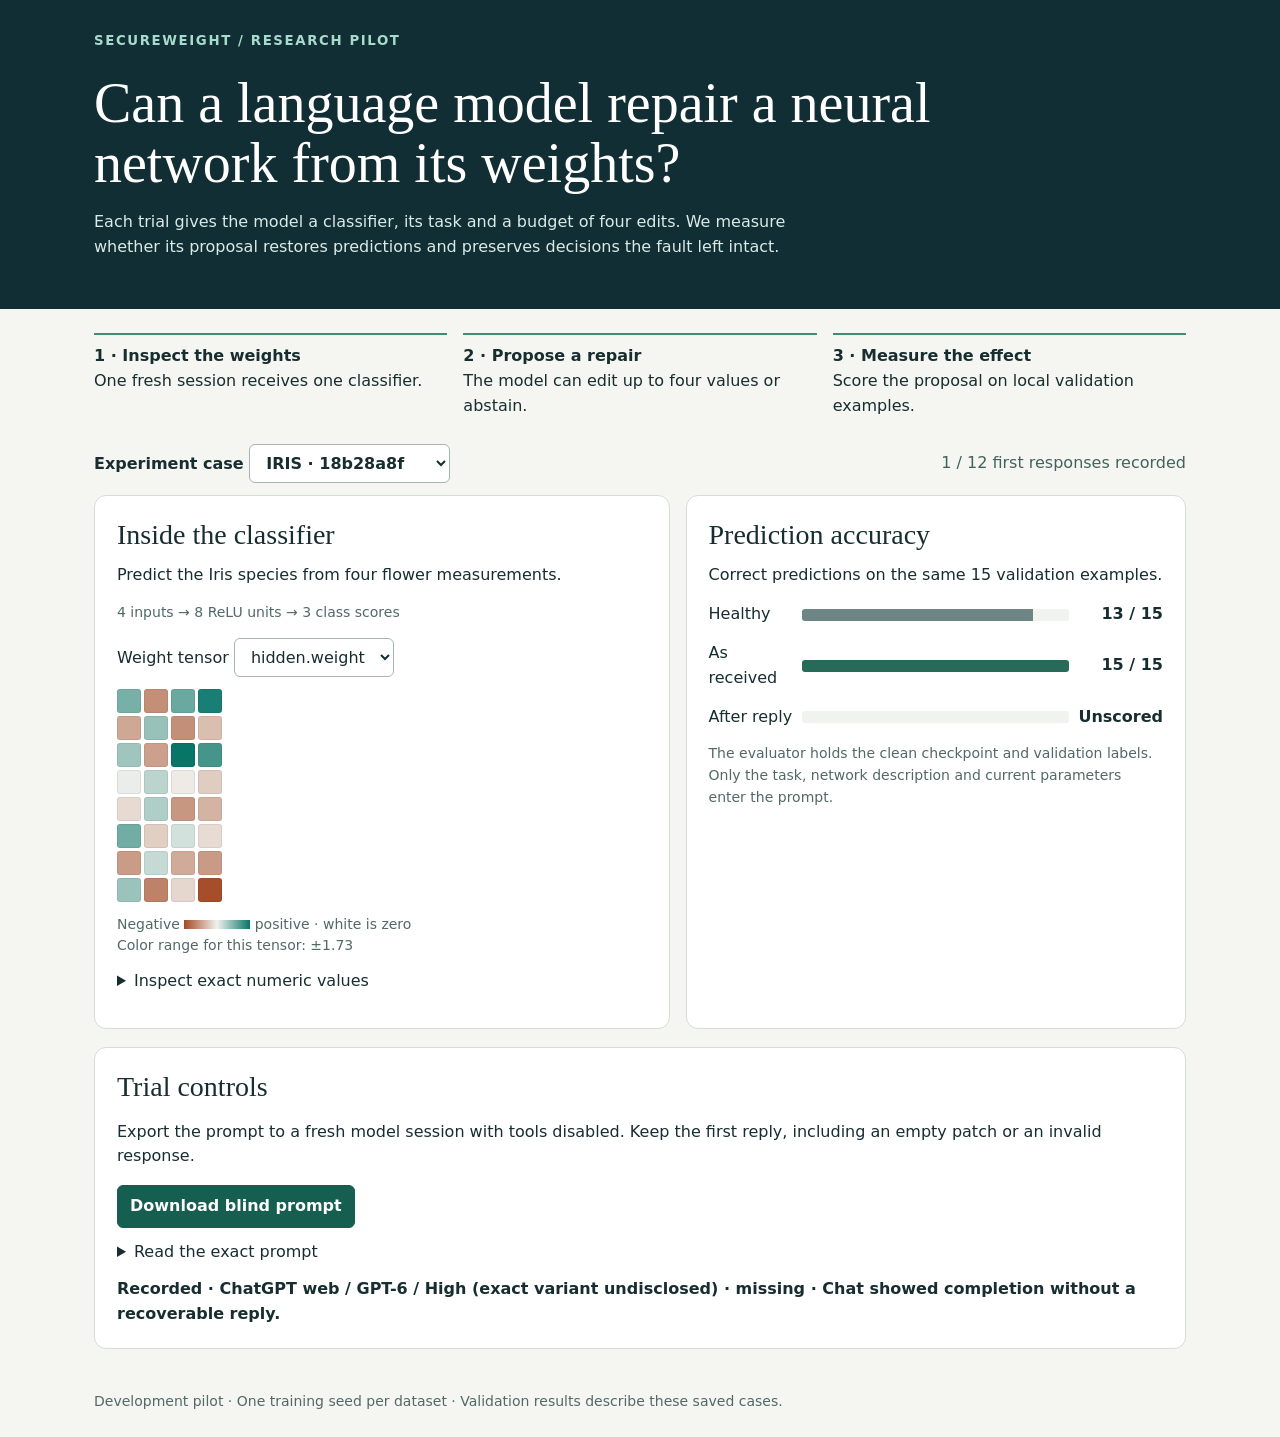
==== reports/repair-pilot/index.html @ 9e08227c "Start blinded chat repair pilot with local scoring dashboard and trial evidence" ====
<!doctype html>
<html lang="en"><head><meta charset="utf-8"><meta name="viewport" content="width=device-width, initial-scale=1"><title>SecureWeight · Repair experiment</title>
<style>
*{box-sizing:border-box}body{margin:0;background:#f5f6f2;color:#182d30;font:16px/1.55 system-ui,sans-serif}main,header>div,footer{max-width:1140px;margin:auto;padding:24px}header{background:#102e33;color:#fff}header>div{padding-top:28px;padding-bottom:34px}header small{color:#a8d9cd;letter-spacing:.12em;font-weight:700}h1{font:clamp(32px,5vw,56px)/1.08 Georgia,serif;max-width:850px;margin:20px 0 12px}header p{max-width:750px;color:#daeae7}h2{font:28px/1.2 Georgia,serif;margin:0 0 12px}h3{font-size:16px;margin:0 0 8px}.grid,.steps{display:grid;gap:16px}.grid{grid-template-columns:1.15fr 1fr}.steps{grid-template-columns:repeat(3,1fr);margin:0 0 25px}.steps>div{border-top:2px solid #438a78;padding-top:9px}.steps p,article p{margin:4px 0 14px}.card,article{background:#fff;border:1px solid #d4ded8;border-radius:12px;padding:22px;min-width:0}.controls{display:flex;align-items:center;justify-content:space-between;gap:12px;margin:22px 0 12px;flex-wrap:wrap}.controls label{font-weight:650}.count{color:#41625e}select,button,input,textarea{font:inherit;color:inherit;padding:8px 12px;border-radius:6px;border:1px solid #a4b6af;background:white;max-width:100%}button{cursor:pointer;font-weight:650}button.primary{background:#155e50;color:white;border-color:#155e50}button:disabled{opacity:.55;cursor:default}section{margin:18px 0}.barrow{display:grid;grid-template-columns:85px 1fr 86px;gap:8px;align-items:center;margin:14px 0}.track{height:12px;background:#f0f3ef;border-radius:3px;overflow:hidden}.bar{height:100%;background:#276a59}.barrow:first-of-type .bar{background:#6d8585}.barrow strong{font-variant-numeric:tabular-nums;text-align:right}.subtle,footer{color:#526965;font-size:14px}pre{white-space:pre-wrap;overflow-wrap:anywhere;font:13px/1.45 monospace;max-height:300px;overflow:auto}textarea,input{display:block;width:100%;margin:4px 0 12px}details{margin:12px 0}summary{cursor:pointer}#heat{overflow:auto;padding:12px 0}.matrix{display:grid;gap:3px;width:max-content}.cell{width:24px;height:24px;border:1px solid #0001;border-radius:3px}.legend{display:inline-block;width:66px;height:9px;background:linear-gradient(90deg,#a34823,#f1f1ed,#087569)}button:focus-visible,summary:focus-visible,select:focus-visible{outline:3px solid #c87637}code{overflow-wrap:anywhere}footer{padding-top:0}#status{font-weight:600}@media(max-width:740px){.grid,.steps{grid-template-columns:1fr}.steps{gap:8px}main,header>div{padding:18px}.card,article{padding:16px}.controls label select{display:block}}
</style></head><body><header><div><small>SECUREWEIGHT / RESEARCH PILOT</small><h1>Can a language model repair a neural network from its weights?</h1><p>Each trial gives the model a classifier, its task and a budget of four edits. We measure whether its proposal restores predictions and preserves decisions the fault left intact.</p></div></header>
<main><div class="steps"><div><b>1 · Inspect the weights</b><br>One fresh session receives one classifier.</div><div><b>2 · Propose a repair</b><br>The model can edit up to four values or abstain.</div><div><b>3 · Measure the effect</b><br>Score the proposal on local validation examples.</div></div>
<div class="controls"><label>Experiment case <select id="cases"></select></label><span id="progress" class="count"></span></div>
<div class="grid"><article><h2>Inside the classifier</h2><p id="task"></p><p id="architecture" class="subtle"></p><label>Weight tensor <select id="tensor"></select></label><div id="heat"></div><div class="subtle">Negative <span class="legend"></span> positive · white is zero</div><div id="scale" class="subtle"></div><details><summary>Inspect exact numeric values</summary><pre id="values"></pre></details></article>
<article><h2>Prediction accuracy</h2><p id="samples"></p><div id="bars"></div><p id="retention" class="subtle"></p><p class="subtle">The evaluator holds the clean checkpoint and validation labels. Only the task, network description and current parameters enter the prompt.</p></article></div>
<section class="card"><h2>Trial controls</h2><p>Export the prompt to a fresh model session with tools disabled. Keep the first reply, including an empty patch or an invalid response.</p><button id="download" class="primary">Download blind prompt</button><details><summary>Read the exact prompt</summary><pre id="prompt"></pre></details>
<div id="form"><label>Model and version<input id="model" placeholder="Exact model shown for this response"></label><label>First response<textarea id="raw" rows="4" placeholder="Paste the complete model output"></textarea></label><button id="save">Record and score first response</button></div>
<div id="status" role="status"></div></section></main><footer>Development pilot · One training seed per dataset · Validation results describe these saved cases.</footer>
<script type="application/json" id="data">{"rows": [{"id": "18b28a8f15174c568624e0fd224d010e", "dataset": "iris", "packet": {"case_id": "18b28a8f15174c568624e0fd224d010e", "task": "Predict the Iris species from four flower measurements.", "features": ["sepal length (cm)", "sepal width (cm)", "petal length (cm)", "petal width (cm)"], "classes_in_output_order": ["setosa", "versicolor", "virginica"], "standardization": {"mean": [5.86923076923077, 3.0802197802197804, 3.786813186813187, 1.227472527472527], "scale": [0.8168140073295378, 0.4095614862719813, 1.7601329115154154, 0.7740383518433576]}, "forward": "x=(raw-mean)/scale; h=relu(hidden.weight @ x + hidden.bias); predict argmax(output.weight @ h + output.bias). Rows index output units.", "architecture": {"hidden_dim": 8, "input_dim": 4, "output_dim": 3}, "tensors": {"hidden.bias": {"shape": [8], "dtype": "float32", "values": [-0.4747242033481598, 0.20982171595096588, -1.1984566450119019, 0.5042547583580017, 0.2956070303916931, 0.4161119759082794, 0.33556994795799255, 1.1283531188964844]}, "hidden.weight": {"shape": [8, 4], "dtype": "float32", "values": [[0.9117295145988464, -1.0060256719589233, 1.001426339149475, 1.6006566286087036], [-0.7565905451774597, 0.6619503498077393, -0.9996982216835022, -0.515120804309845], [0.6100885272026062, -0.8254468441009521, 1.7269339561462402, 1.2777737379074097], [0.05222851037979126, 0.4022842347621918, -0.06969311088323593, -0.36988160014152527], [-0.23064953088760376, 0.48326191306114197, -0.9189045429229736, -0.6371926069259644], [0.9418301582336426, -0.3497222363948822, 0.22861579060554504, -0.2211107462644577], [-0.8737055063247681, 0.3151552081108093, -0.7116553783416748, -0.8829804062843323], [0.6451326608657837, -1.1314815282821655, -0.26599469780921936, -1.6687557697296143]]}, "output.bias": {"shape": [3], "dtype": "float32", "values": [-0.6848152875900269, 0.058218490332365036, -0.6619936227798462]}, "output.weight": {"shape": [3, 8], "dtype": "float32", "values": [[-0.46689626574516296, 0.6116381287574768, -0.2946966290473938, 0.2888187766075134, 0.6582713723182678, -0.9026996493339539, 0.6852012872695923, -0.3069731891155243], [-0.9559214115142822, -1.0139567852020264, -1.9411733150482178, 0.41467902064323425, -1.2487419843673706, 1.4589709043502808, -0.46342071890830994, 1.041898488998413], [0.79482501745224, -0.43816518783569336, 1.2201052904129028, -0.33256638050079346, -0.19530418515205383, -0.001522140228189528, -0.33956578373908997, -1.4041452407836914]]}}}, "prompt": "Review this small classifier using only the supplied information. It may be healthy.\nPropose up to four scalar replacements, or return an empty edits array if you would leave it alone.\nUse zero-based tensor indices. Reply once, using only a JSON object of the form\n{\"case_id\":\"\u003cgiven ID>\",\"edits\":[{\"tensor\":\"\u003cname>\",\"index\":[0,0],\"value\":0.0}]}.\nDo not use tools, run inference, browse, retrain, or ask for examples.\n\n{\"case_id\": \"18b28a8f15174c568624e0fd224d010e\", \"task\": \"Predict the Iris species from four flower measurements.\", \"features\": [\"sepal length (cm)\", \"sepal width (cm)\", \"petal length (cm)\", \"petal width (cm)\"], \"classes_in_output_order\": [\"setosa\", \"versicolor\", \"virginica\"], \"standardization\": {\"mean\": [5.86923076923077, 3.0802197802197804, 3.786813186813187, 1.227472527472527], \"scale\": [0.8168140073295378, 0.4095614862719813, 1.7601329115154154, 0.7740383518433576]}, \"forward\": \"x=(raw-mean)/scale; h=relu(hidden.weight @ x + hidden.bias); predict argmax(output.weight @ h + output.bias). Rows index output units.\", \"architecture\": {\"hidden_dim\": 8, \"input_dim\": 4, \"output_dim\": 3}, \"tensors\": {\"hidden.bias\": {\"shape\": [8], \"dtype\": \"float32\", \"values\": [-0.4747242033481598, 0.20982171595096588, -1.1984566450119019, 0.5042547583580017, 0.2956070303916931, 0.4161119759082794, 0.33556994795799255, 1.1283531188964844]}, \"hidden.weight\": {\"shape\": [8, 4], \"dtype\": \"float32\", \"values\": [[0.9117295145988464, -1.0060256719589233, 1.001426339149475, 1.6006566286087036], [-0.7565905451774597, 0.6619503498077393, -0.9996982216835022, -0.515120804309845], [0.6100885272026062, -0.8254468441009521, 1.7269339561462402, 1.2777737379074097], [0.05222851037979126, 0.4022842347621918, -0.06969311088323593, -0.36988160014152527], [-0.23064953088760376, 0.48326191306114197, -0.9189045429229736, -0.6371926069259644], [0.9418301582336426, -0.3497222363948822, 0.22861579060554504, -0.2211107462644577], [-0.8737055063247681, 0.3151552081108093, -0.7116553783416748, -0.8829804062843323], [0.6451326608657837, -1.1314815282821655, -0.26599469780921936, -1.6687557697296143]]}, \"output.bias\": {\"shape\": [3], \"dtype\": \"float32\", \"values\": [-0.6848152875900269, 0.058218490332365036, -0.6619936227798462]}, \"output.weight\": {\"shape\": [3, 8], \"dtype\": \"float32\", \"values\": [[-0.46689626574516296, 0.6116381287574768, -0.2946966290473938, 0.2888187766075134, 0.6582713723182678, -0.9026996493339539, 0.6852012872695923, -0.3069731891155243], [-0.9559214115142822, -1.0139567852020264, -1.9411733150482178, 0.41467902064323425, -1.2487419843673706, 1.4589709043502808, -0.46342071890830994, 1.041898488998413], [0.79482501745224, -0.43816518783569336, 1.2201052904129028, -0.33256638050079346, -0.19530418515205383, -0.001522140228189528, -0.33956578373908997, -1.4041452407836914]]}}}", "original": 0.8666666666666667, "before": 1.0, "n": 15, "result": {"case_id": "18b28a8f15174c568624e0fd224d010e", "damaged_checkpoint": "9bfe6499dcf72a80626b44f99a11ef640a0c1c12ad503b599d1fb0c8f271fdd8", "model": "ChatGPT web / GPT-6 / High (exact variant undisclosed)", "partition": "validation", "prompt_hash": "ea85e6b46b63d16510dc8acb065310124b3f3cf0038e9df406756dd64187679d", "raw_response": null, "reason": "Chat showed completion without a recoverable reply.", "session": "Temporary, unpersonalized. No follow-up or regeneration.", "status": "missing", "time_utc": "2026-11-19T07:12:21.349830+00:00"}}, {"id": "1a3c8cf7e61c4d4ca52a881c49c51d85", "dataset": "wine", "packet": {"case_id": "1a3c8cf7e61c4d4ca52a881c49c51d85", "task": "Predict the wine cultivar from thirteen chemical measurements.", "features": ["alcohol", "malic_acid", "ash", "alcalinity_of_ash", "magnesium", "total_phenols", "flavanoids", "nonflavanoid_phenols", "proanthocyanins", "color_intensity", "hue", "od280/od315_of_diluted_wines", "proline"], "classes_in_output_order": ["class_0", "class_1", "class_2"], "standardization": {"mean": [12.990188679245279, 2.476415094339624, 2.3626415094339603, 19.81320754716981, 99.58490566037736, 2.324339622641509, 2.0366037735849063, 0.35066037735849065, 1.6317924528301881, 5.083490566037735, 0.937698113207547, 2.6211320754716985, 742.6981132075472], "scale": [0.8368178507557895, 1.184468823453967, 0.27109248539097774, 3.557746675882693, 14.319051779326193, 0.6470003628763447, 0.9952584634366913, 0.11833171210805508, 0.5644379357726292, 2.422443037261955, 0.2319908574081494, 0.7301722732299589, 306.3082110964695]}, "forward": "x=(raw-mean)/scale; h=relu(hidden.weight @ x + hidden.bias); predict argmax(output.weight @ h + output.bias). Rows index output units.", "architecture": {"hidden_dim": 8, "input_dim": 13, "output_dim": 3}, "tensors": {"hidden.bias": {"shape": [8], "dtype": "float32", "values": [0.26989150047302246, 0.38013261556625366, -0.3744531273841858, -0.08943280577659607, 0.17733663320541382, -0.252750426530838, 0.7139668464660645, 0.2702844738960266]}, "hidden.weight": {"shape": [8, 13], "dtype": "float32", "values": [[0.7441122531890869, 0.3586820363998413, 0.1889622062444687, -0.37839555740356445, -0.20803427696228027, 0.24983614683151245, 0.04974972829222679, -0.12668122351169586, 0.11733665317296982, 0.12622682750225067, 0.07905212044715881, 0.22888079285621643, 0.7646770477294922], [-0.5467712879180908, -0.11451498419046402, 0.305376797914505, 0.7770983576774597, 0.1315411627292633, -0.1848105639219284, 0.11447302997112274, 0.020588018000125885, -0.06436192244291306, -0.4669874608516693, 0.42762991786003113, -0.12539692223072052, -0.665980339050293], [-0.16570478677749634, 0.07085904479026794, 0.1827336698770523, -0.08076296746730804, 0.15517178177833557, -0.37843966484069824, 0.031108450144529343, 0.14691127836704254, -0.28736257553100586, 0.4289878308773041, -0.2381877601146698, 0.016833471134305, -0.08124154061079025], [0.31558018922805786, 0.4484117925167084, 0.34408578276634216, 0.45526760816574097, 0.29837459325790405, -0.028086045756936073, -0.46688327193260193, -0.06491103768348694, -0.21734370291233063, 0.5725930333137512, -0.55657559633255, -0.6026912927627563, 0.01191165205091238], [0.2817874550819397, 0.12821123003959656, 0.3750667870044708, -0.40223151445388794, 0.30642110109329224, 0.3413528501987457, 0.6145721077919006, -0.5922173261642456, 0.17200018465518951, 0.3421010971069336, 0.3615420460700989, 0.3230144679546356, 0.544666588306427], [0.0355076864361763, 0.39536184072494507, 0.1210641860961914, 0.1479765921831131, 0.14386345446109772, -0.056357357650995255, -0.2512078881263733, 0.32305073738098145, -0.4706944525241852, 0.09152994304895401, -0.5411750078201294, -0.5190389156341553, -0.1981227695941925], [-0.4794554114341736, -0.21053682267665863, -0.6531296372413635, 0.13950613141059875, -0.30106523633003235, -0.38725200295448303, 0.06588206440210342, -0.03940463811159134, 0.6183397173881531, -0.7433398365974426, 0.30090925097465515, 0.3142242729663849, -0.5026745796203613], [-0.284728467464447, 0.052848298102617264, -0.04347296804189682, 0.07683055102825165, -0.3687804341316223, -0.18761879205703735, -0.46364885568618774, 0.28917068243026733, -0.7330766320228577, -0.27452877163887024, 0.03798452392220497, -0.2605600357055664, -0.5093454718589783]]}, "output.bias": {"shape": [3], "dtype": "float32", "values": [0.9575002789497375, 1.0709894895553589, 0.7194291353225708]}, "output.weight": {"shape": [3, 8], "dtype": "float32", "values": [[0.6969240307807922, -0.8505115509033203, -0.1673048585653305, -0.4220399856567383, 0.4065869152545929, -0.64872807264328, -0.3321669101715088, -0.6882236003875732], [-0.36377158761024475, 0.42739659547805786, -0.2557225525379181, -0.721785843372345, -0.2274467945098877, -0.06443159282207489, 0.43565964698791504, 0.0804569199681282], [-0.024354686960577965, -0.19785870611667633, 0.3088810443878174, 0.5043748617172241, -0.7619287967681885, 0.5723556280136108, -0.5702350735664368, -0.2509337067604065]]}}}, "prompt": "Review this small classifier using only the supplied information. It may be healthy.\nPropose up to four scalar replacements, or return an empty edits array if you would leave it alone.\nUse zero-based tensor indices. Reply once, using only a JSON object of the form\n{\"case_id\":\"\u003cgiven ID>\",\"edits\":[{\"tensor\":\"\u003cname>\",\"index\":[0,0],\"value\":0.0}]}.\nDo not use tools, run inference, browse, retrain, or ask for examples.\n\n{\"case_id\": \"1a3c8cf7e61c4d4ca52a881c49c51d85\", \"task\": \"Predict the wine cultivar from thirteen chemical measurements.\", \"features\": [\"alcohol\", \"malic_acid\", \"ash\", \"alcalinity_of_ash\", \"magnesium\", \"total_phenols\", \"flavanoids\", \"nonflavanoid_phenols\", \"proanthocyanins\", \"color_intensity\", \"hue\", \"od280/od315_of_diluted_wines\", \"proline\"], \"classes_in_output_order\": [\"class_0\", \"class_1\", \"class_2\"], \"standardization\": {\"mean\": [12.990188679245279, 2.476415094339624, 2.3626415094339603, 19.81320754716981, 99.58490566037736, 2.324339622641509, 2.0366037735849063, 0.35066037735849065, 1.6317924528301881, 5.083490566037735, 0.937698113207547, 2.6211320754716985, 742.6981132075472], \"scale\": [0.8368178507557895, 1.184468823453967, 0.27109248539097774, 3.557746675882693, 14.319051779326193, 0.6470003628763447, 0.9952584634366913, 0.11833171210805508, 0.5644379357726292, 2.422443037261955, 0.2319908574081494, 0.7301722732299589, 306.3082110964695]}, \"forward\": \"x=(raw-mean)/scale; h=relu(hidden.weight @ x + hidden.bias); predict argmax(output.weight @ h + output.bias). Rows index output units.\", \"architecture\": {\"hidden_dim\": 8, \"input_dim\": 13, \"output_dim\": 3}, \"tensors\": {\"hidden.bias\": {\"shape\": [8], \"dtype\": \"float32\", \"values\": [0.26989150047302246, 0.38013261556625366, -0.3744531273841858, -0.08943280577659607, 0.17733663320541382, -0.252750426530838, 0.7139668464660645, 0.2702844738960266]}, \"hidden.weight\": {\"shape\": [8, 13], \"dtype\": \"float32\", \"values\": [[0.7441122531890869, 0.3586820363998413, 0.1889622062444687, -0.37839555740356445, -0.20803427696228027, 0.24983614683151245, 0.04974972829222679, -0.12668122351169586, 0.11733665317296982, 0.12622682750225067, 0.07905212044715881, 0.22888079285621643, 0.7646770477294922], [-0.5467712879180908, -0.11451498419046402, 0.305376797914505, 0.7770983576774597, 0.1315411627292633, -0.1848105639219284, 0.11447302997112274, 0.020588018000125885, -0.06436192244291306, -0.4669874608516693, 0.42762991786003113, -0.12539692223072052, -0.665980339050293], [-0.16570478677749634, 0.07085904479026794, 0.1827336698770523, -0.08076296746730804, 0.15517178177833557, -0.37843966484069824, 0.031108450144529343, 0.14691127836704254, -0.28736257553100586, 0.4289878308773041, -0.2381877601146698, 0.016833471134305, -0.08124154061079025], [0.31558018922805786, 0.4484117925167084, 0.34408578276634216, 0.45526760816574097, 0.29837459325790405, -0.028086045756936073, -0.46688327193260193, -0.06491103768348694, -0.21734370291233063, 0.5725930333137512, -0.55657559633255, -0.6026912927627563, 0.01191165205091238], [0.2817874550819397, 0.12821123003959656, 0.3750667870044708, -0.40223151445388794, 0.30642110109329224, 0.3413528501987457, 0.6145721077919006, -0.5922173261642456, 0.17200018465518951, 0.3421010971069336, 0.3615420460700989, 0.3230144679546356, 0.544666588306427], [0.0355076864361763, 0.39536184072494507, 0.1210641860961914, 0.1479765921831131, 0.14386345446109772, -0.056357357650995255, -0.2512078881263733, 0.32305073738098145, -0.4706944525241852, 0.09152994304895401, -0.5411750078201294, -0.5190389156341553, -0.1981227695941925], [-0.4794554114341736, -0.21053682267665863, -0.6531296372413635, 0.13950613141059875, -0.30106523633003235, -0.38725200295448303, 0.06588206440210342, -0.03940463811159134, 0.6183397173881531, -0.7433398365974426, 0.30090925097465515, 0.3142242729663849, -0.5026745796203613], [-0.284728467464447, 0.052848298102617264, -0.04347296804189682, 0.07683055102825165, -0.3687804341316223, -0.18761879205703735, -0.46364885568618774, 0.28917068243026733, -0.7330766320228577, -0.27452877163887024, 0.03798452392220497, -0.2605600357055664, -0.5093454718589783]]}, \"output.bias\": {\"shape\": [3], \"dtype\": \"float32\", \"values\": [0.9575002789497375, 1.0709894895553589, 0.7194291353225708]}, \"output.weight\": {\"shape\": [3, 8], \"dtype\": \"float32\", \"values\": [[0.6969240307807922, -0.8505115509033203, -0.1673048585653305, -0.4220399856567383, 0.4065869152545929, -0.64872807264328, -0.3321669101715088, -0.6882236003875732], [-0.36377158761024475, 0.42739659547805786, -0.2557225525379181, -0.721785843372345, -0.2274467945098877, -0.06443159282207489, 0.43565964698791504, 0.0804569199681282], [-0.024354686960577965, -0.19785870611667633, 0.3088810443878174, 0.5043748617172241, -0.7619287967681885, 0.5723556280136108, -0.5702350735664368, -0.2509337067604065]]}}}", "original": 1.0, "before": 1.0, "n": 18, "result": null}, {"id": "327f2f2e2e394f089f170132198230e5", "dataset": "wine", "packet": {"case_id": "327f2f2e2e394f089f170132198230e5", "task": "Predict the wine cultivar from thirteen chemical measurements.", "features": ["alcohol", "malic_acid", "ash", "alcalinity_of_ash", "magnesium", "total_phenols", "flavanoids", "nonflavanoid_phenols", "proanthocyanins", "color_intensity", "hue", "od280/od315_of_diluted_wines", "proline"], "classes_in_output_order": ["class_0", "class_1", "class_2"], "standardization": {"mean": [12.990188679245279, 2.476415094339624, 2.3626415094339603, 19.81320754716981, 99.58490566037736, 2.324339622641509, 2.0366037735849063, 0.35066037735849065, 1.6317924528301881, 5.083490566037735, 0.937698113207547, 2.6211320754716985, 742.6981132075472], "scale": [0.8368178507557895, 1.184468823453967, 0.27109248539097774, 3.557746675882693, 14.319051779326193, 0.6470003628763447, 0.9952584634366913, 0.11833171210805508, 0.5644379357726292, 2.422443037261955, 0.2319908574081494, 0.7301722732299589, 306.3082110964695]}, "forward": "x=(raw-mean)/scale; h=relu(hidden.weight @ x + hidden.bias); predict argmax(output.weight @ h + output.bias). Rows index output units.", "architecture": {"hidden_dim": 8, "input_dim": 13, "output_dim": 3}, "tensors": {"hidden.bias": {"shape": [8], "dtype": "float32", "values": [0.26989150047302246, 0.38013261556625366, -0.3744531273841858, -0.08943280577659607, 0.17733663320541382, -0.252750426530838, 0.7139668464660645, 0.2702844738960266]}, "hidden.weight": {"shape": [8, 13], "dtype": "float32", "values": [[0.7441122531890869, 0.3586820363998413, 0.1889622062444687, -0.37839555740356445, -0.20803427696228027, 0.24983614683151245, 0.04974972829222679, -0.12668122351169586, 0.11733665317296982, 0.12622682750225067, 0.07905212044715881, 0.22888079285621643, 0.7646770477294922], [-0.5467712879180908, -0.11451498419046402, 0.305376797914505, 0.7770983576774597, 0.1315411627292633, -0.1848105639219284, 0.11447302997112274, 0.020588018000125885, -0.06436192244291306, -0.4669874608516693, 0.42762991786003113, -0.12539692223072052, -0.665980339050293], [-0.16570478677749634, 0.07085904479026794, 0.1827336698770523, -0.08076296746730804, 0.15517178177833557, -0.37843966484069824, 0.031108450144529343, 0.14691127836704254, -0.28736257553100586, 0.4289878308773041, -0.2381877601146698, 0.016833471134305, -0.08124154061079025], [0.31558018922805786, 0.4484117925167084, 0.34408578276634216, 0.45526760816574097, 0.29837459325790405, -0.028086045756936073, -0.46688327193260193, -0.06491103768348694, -0.21734370291233063, 0.5725930333137512, -0.55657559633255, -0.6026912927627563, 0.01191165205091238], [0.2817874550819397, 0.12821123003959656, 0.3750667870044708, -0.40223151445388794, 0.30642110109329224, 0.3413528501987457, 0.6145721077919006, -0.5922173261642456, 0.17200018465518951, 0.3421010971069336, 0.3615420460700989, 0.3230144679546356, 0.544666588306427], [0.0355076864361763, 0.39536184072494507, 0.1210641860961914, 0.1479765921831131, 0.14386345446109772, -0.056357357650995255, -0.2512078881263733, 0.32305073738098145, -0.4706944525241852, 0.09152994304895401, -0.5411750078201294, -0.5190389156341553, -0.1981227695941925], [-0.4794554114341736, -0.21053682267665863, -0.6531296372413635, 0.13950613141059875, -0.30106523633003235, -0.38725200295448303, 0.06588206440210342, -0.03940463811159134, 0.6183397173881531, -0.7433398365974426, 0.30090925097465515, 0.3142242729663849, -0.5026745796203613], [-0.284728467464447, 0.052848298102617264, -0.04347296804189682, 0.07683055102825165, -0.3687804341316223, -0.18761879205703735, -0.46364885568618774, 0.28917068243026733, -0.7330766320228577, -0.27452877163887024, 0.03798452392220497, -0.2605600357055664, -0.5093454718589783]]}, "output.bias": {"shape": [3], "dtype": "float32", "values": [-0.042499739676713943, 0.07098948210477829, -0.2805708944797516]}, "output.weight": {"shape": [3, 8], "dtype": "float32", "values": [[0.6969240307807922, -0.8505115509033203, -0.1673048585653305, -0.4220399856567383, 0.4065869152545929, -0.64872807264328, -0.3321669101715088, -0.6882236003875732], [-0.36377158761024475, 0.42739659547805786, -0.2557225525379181, -0.721785843372345, -0.2274467945098877, -0.06443159282207489, 0.43565964698791504, 0.0804569199681282], [-0.024354686960577965, -0.19785870611667633, 0.3088810443878174, 0.5043748617172241, -0.7619287967681885, 0.5723556280136108, -0.5702350735664368, -0.2509337067604065]]}}}, "prompt": "Review this small classifier using only the supplied information. It may be healthy.\nPropose up to four scalar replacements, or return an empty edits array if you would leave it alone.\nUse zero-based tensor indices. Reply once, using only a JSON object of the form\n{\"case_id\":\"\u003cgiven ID>\",\"edits\":[{\"tensor\":\"\u003cname>\",\"index\":[0,0],\"value\":0.0}]}.\nDo not use tools, run inference, browse, retrain, or ask for examples.\n\n{\"case_id\": \"327f2f2e2e394f089f170132198230e5\", \"task\": \"Predict the wine cultivar from thirteen chemical measurements.\", \"features\": [\"alcohol\", \"malic_acid\", \"ash\", \"alcalinity_of_ash\", \"magnesium\", \"total_phenols\", \"flavanoids\", \"nonflavanoid_phenols\", \"proanthocyanins\", \"color_intensity\", \"hue\", \"od280/od315_of_diluted_wines\", \"proline\"], \"classes_in_output_order\": [\"class_0\", \"class_1\", \"class_2\"], \"standardization\": {\"mean\": [12.990188679245279, 2.476415094339624, 2.3626415094339603, 19.81320754716981, 99.58490566037736, 2.324339622641509, 2.0366037735849063, 0.35066037735849065, 1.6317924528301881, 5.083490566037735, 0.937698113207547, 2.6211320754716985, 742.6981132075472], \"scale\": [0.8368178507557895, 1.184468823453967, 0.27109248539097774, 3.557746675882693, 14.319051779326193, 0.6470003628763447, 0.9952584634366913, 0.11833171210805508, 0.5644379357726292, 2.422443037261955, 0.2319908574081494, 0.7301722732299589, 306.3082110964695]}, \"forward\": \"x=(raw-mean)/scale; h=relu(hidden.weight @ x + hidden.bias); predict argmax(output.weight @ h + output.bias). Rows index output units.\", \"architecture\": {\"hidden_dim\": 8, \"input_dim\": 13, \"output_dim\": 3}, \"tensors\": {\"hidden.bias\": {\"shape\": [8], \"dtype\": \"float32\", \"values\": [0.26989150047302246, 0.38013261556625366, -0.3744531273841858, -0.08943280577659607, 0.17733663320541382, -0.252750426530838, 0.7139668464660645, 0.2702844738960266]}, \"hidden.weight\": {\"shape\": [8, 13], \"dtype\": \"float32\", \"values\": [[0.7441122531890869, 0.3586820363998413, 0.1889622062444687, -0.37839555740356445, -0.20803427696228027, 0.24983614683151245, 0.04974972829222679, -0.12668122351169586, 0.11733665317296982, 0.12622682750225067, 0.07905212044715881, 0.22888079285621643, 0.7646770477294922], [-0.5467712879180908, -0.11451498419046402, 0.305376797914505, 0.7770983576774597, 0.1315411627292633, -0.1848105639219284, 0.11447302997112274, 0.020588018000125885, -0.06436192244291306, -0.4669874608516693, 0.42762991786003113, -0.12539692223072052, -0.665980339050293], [-0.16570478677749634, 0.07085904479026794, 0.1827336698770523, -0.08076296746730804, 0.15517178177833557, -0.37843966484069824, 0.031108450144529343, 0.14691127836704254, -0.28736257553100586, 0.4289878308773041, -0.2381877601146698, 0.016833471134305, -0.08124154061079025], [0.31558018922805786, 0.4484117925167084, 0.34408578276634216, 0.45526760816574097, 0.29837459325790405, -0.028086045756936073, -0.46688327193260193, -0.06491103768348694, -0.21734370291233063, 0.5725930333137512, -0.55657559633255, -0.6026912927627563, 0.01191165205091238], [0.2817874550819397, 0.12821123003959656, 0.3750667870044708, -0.40223151445388794, 0.30642110109329224, 0.3413528501987457, 0.6145721077919006, -0.5922173261642456, 0.17200018465518951, 0.3421010971069336, 0.3615420460700989, 0.3230144679546356, 0.544666588306427], [0.0355076864361763, 0.39536184072494507, 0.1210641860961914, 0.1479765921831131, 0.14386345446109772, -0.056357357650995255, -0.2512078881263733, 0.32305073738098145, -0.4706944525241852, 0.09152994304895401, -0.5411750078201294, -0.5190389156341553, -0.1981227695941925], [-0.4794554114341736, -0.21053682267665863, -0.6531296372413635, 0.13950613141059875, -0.30106523633003235, -0.38725200295448303, 0.06588206440210342, -0.03940463811159134, 0.6183397173881531, -0.7433398365974426, 0.30090925097465515, 0.3142242729663849, -0.5026745796203613], [-0.284728467464447, 0.052848298102617264, -0.04347296804189682, 0.07683055102825165, -0.3687804341316223, -0.18761879205703735, -0.46364885568618774, 0.28917068243026733, -0.7330766320228577, -0.27452877163887024, 0.03798452392220497, -0.2605600357055664, -0.5093454718589783]]}, \"output.bias\": {\"shape\": [3], \"dtype\": \"float32\", \"values\": [-0.042499739676713943, 0.07098948210477829, -0.2805708944797516]}, \"output.weight\": {\"shape\": [3, 8], \"dtype\": \"float32\", \"values\": [[0.6969240307807922, -0.8505115509033203, -0.1673048585653305, -0.4220399856567383, 0.4065869152545929, -0.64872807264328, -0.3321669101715088, -0.6882236003875732], [-0.36377158761024475, 0.42739659547805786, -0.2557225525379181, -0.721785843372345, -0.2274467945098877, -0.06443159282207489, 0.43565964698791504, 0.0804569199681282], [-0.024354686960577965, -0.19785870611667633, 0.3088810443878174, 0.5043748617172241, -0.7619287967681885, 0.5723556280136108, -0.5702350735664368, -0.2509337067604065]]}}}", "original": 1.0, "before": 1.0, "n": 18, "result": null}, {"id": "575335427c5949629d45c86d1d0d38e2", "dataset": "wine", "packet": {"case_id": "575335427c5949629d45c86d1d0d38e2", "task": "Predict the wine cultivar from thirteen chemical measurements.", "features": ["alcohol", "malic_acid", "ash", "alcalinity_of_ash", "magnesium", "total_phenols", "flavanoids", "nonflavanoid_phenols", "proanthocyanins", "color_intensity", "hue", "od280/od315_of_diluted_wines", "proline"], "classes_in_output_order": ["class_0", "class_1", "class_2"], "standardization": {"mean": [12.990188679245279, 2.476415094339624, 2.3626415094339603, 19.81320754716981, 99.58490566037736, 2.324339622641509, 2.0366037735849063, 0.35066037735849065, 1.6317924528301881, 5.083490566037735, 0.937698113207547, 2.6211320754716985, 742.6981132075472], "scale": [0.8368178507557895, 1.184468823453967, 0.27109248539097774, 3.557746675882693, 14.319051779326193, 0.6470003628763447, 0.9952584634366913, 0.11833171210805508, 0.5644379357726292, 2.422443037261955, 0.2319908574081494, 0.7301722732299589, 306.3082110964695]}, "forward": "x=(raw-mean)/scale; h=relu(hidden.weight @ x + hidden.bias); predict argmax(output.weight @ h + output.bias). Rows index output units.", "architecture": {"hidden_dim": 8, "input_dim": 13, "output_dim": 3}, "tensors": {"hidden.bias": {"shape": [8], "dtype": "float32", "values": [0.26989150047302246, 0.38013261556625366, -0.3744531273841858, -0.08943280577659607, 0.17733663320541382, -0.252750426530838, 0.7139668464660645, 0.2702844738960266]}, "hidden.weight": {"shape": [8, 13], "dtype": "float32", "values": [[0.7441122531890869, 0.3586820363998413, 0.1889622062444687, -0.14464089274406433, -0.6376805305480957, 0.24983614683151245, 0.04974972829222679, -0.12668122351169586, 0.11733665317296982, 0.12622682750225067, 0.07905212044715881, 0.22888079285621643, 0.7646770477294922], [-0.5467712879180908, -0.11451498419046402, 0.305376797914505, 0.7770983576774597, 0.1315411627292633, -0.0004351718816906214, 0.11447302997112274, 0.020588018000125885, -0.06436192244291306, -0.4669874608516693, 0.42762991786003113, -0.12539692223072052, -0.665980339050293], [-0.16570478677749634, 0.07085904479026794, 0.1827336698770523, -0.08076296746730804, 0.15517178177833557, -0.37843966484069824, 0.031108450144529343, 0.14691127836704254, -0.28736257553100586, 0.4289878308773041, -0.2381877601146698, 0.016833471134305, -0.08124154061079025], [0.31558018922805786, 0.4484117925167084, 0.34408578276634216, 0.45526760816574097, 0.29837459325790405, -0.028086045756936073, -0.46688327193260193, -0.06491103768348694, -0.21734370291233063, 0.09315173327922821, -0.55657559633255, -0.6026912927627563, 0.01191165205091238], [0.2817874550819397, 0.12821123003959656, 0.3750667870044708, -0.40223151445388794, 0.30642110109329224, 0.3413528501987457, 0.6145721077919006, -0.5922173261642456, 0.17200018465518951, 0.3421010971069336, 0.3615420460700989, 0.7622396349906921, 0.544666588306427], [0.0355076864361763, 0.39536184072494507, 0.1210641860961914, 0.1479765921831131, 0.14386345446109772, -0.056357357650995255, -0.2512078881263733, 0.32305073738098145, -0.4706944525241852, 0.09152994304895401, -0.566137969493866, -0.5190389156341553, -0.1981227695941925], [-0.4794554114341736, -0.21053682267665863, -0.6531296372413635, 0.13950613141059875, -0.30106523633003235, -0.38725200295448303, -0.026549117639660835, -0.03940463811159134, 0.6183397173881531, -0.7433398365974426, 0.30090925097465515, 0.3142242729663849, -0.8431393504142761], [-0.284728467464447, 0.052848298102617264, 0.5677977204322815, 0.07683055102825165, -0.3687804341316223, -0.18761879205703735, -0.5409135818481445, 0.28917068243026733, -0.7330766320228577, -0.27452877163887024, 0.03798452392220497, -0.2605600357055664, -0.5093454718589783]]}, "output.bias": {"shape": [3], "dtype": "float32", "values": [-0.25666365027427673, 0.07098948210477829, -0.2805708944797516]}, "output.weight": {"shape": [3, 8], "dtype": "float32", "values": [[0.6969240307807922, -0.8505115509033203, -0.1673048585653305, -0.4220399856567383, 0.4065869152545929, -0.64872807264328, -0.3321669101715088, -0.6882236003875732], [-0.36377158761024475, 0.42739659547805786, -0.2557225525379181, -0.721785843372345, -0.2274467945098877, -0.06443159282207489, 0.25959286093711853, 0.0804569199681282], [0.24179990589618683, -0.19785870611667633, 0.4916030764579773, 0.5043748617172241, -0.7619287967681885, 0.5723556280136108, -0.5702350735664368, -0.2509337067604065]]}}}, "prompt": "Review this small classifier using only the supplied information. It may be healthy.\nPropose up to four scalar replacements, or return an empty edits array if you would leave it alone.\nUse zero-based tensor indices. Reply once, using only a JSON object of the form\n{\"case_id\":\"\u003cgiven ID>\",\"edits\":[{\"tensor\":\"\u003cname>\",\"index\":[0,0],\"value\":0.0}]}.\nDo not use tools, run inference, browse, retrain, or ask for examples.\n\n{\"case_id\": \"575335427c5949629d45c86d1d0d38e2\", \"task\": \"Predict the wine cultivar from thirteen chemical measurements.\", \"features\": [\"alcohol\", \"malic_acid\", \"ash\", \"alcalinity_of_ash\", \"magnesium\", \"total_phenols\", \"flavanoids\", \"nonflavanoid_phenols\", \"proanthocyanins\", \"color_intensity\", \"hue\", \"od280/od315_of_diluted_wines\", \"proline\"], \"classes_in_output_order\": [\"class_0\", \"class_1\", \"class_2\"], \"standardization\": {\"mean\": [12.990188679245279, 2.476415094339624, 2.3626415094339603, 19.81320754716981, 99.58490566037736, 2.324339622641509, 2.0366037735849063, 0.35066037735849065, 1.6317924528301881, 5.083490566037735, 0.937698113207547, 2.6211320754716985, 742.6981132075472], \"scale\": [0.8368178507557895, 1.184468823453967, 0.27109248539097774, 3.557746675882693, 14.319051779326193, 0.6470003628763447, 0.9952584634366913, 0.11833171210805508, 0.5644379357726292, 2.422443037261955, 0.2319908574081494, 0.7301722732299589, 306.3082110964695]}, \"forward\": \"x=(raw-mean)/scale; h=relu(hidden.weight @ x + hidden.bias); predict argmax(output.weight @ h + output.bias). Rows index output units.\", \"architecture\": {\"hidden_dim\": 8, \"input_dim\": 13, \"output_dim\": 3}, \"tensors\": {\"hidden.bias\": {\"shape\": [8], \"dtype\": \"float32\", \"values\": [0.26989150047302246, 0.38013261556625366, -0.3744531273841858, -0.08943280577659607, 0.17733663320541382, -0.252750426530838, 0.7139668464660645, 0.2702844738960266]}, \"hidden.weight\": {\"shape\": [8, 13], \"dtype\": \"float32\", \"values\": [[0.7441122531890869, 0.3586820363998413, 0.1889622062444687, -0.14464089274406433, -0.6376805305480957, 0.24983614683151245, 0.04974972829222679, -0.12668122351169586, 0.11733665317296982, 0.12622682750225067, 0.07905212044715881, 0.22888079285621643, 0.7646770477294922], [-0.5467712879180908, -0.11451498419046402, 0.305376797914505, 0.7770983576774597, 0.1315411627292633, -0.0004351718816906214, 0.11447302997112274, 0.020588018000125885, -0.06436192244291306, -0.4669874608516693, 0.42762991786003113, -0.12539692223072052, -0.665980339050293], [-0.16570478677749634, 0.07085904479026794, 0.1827336698770523, -0.08076296746730804, 0.15517178177833557, -0.37843966484069824, 0.031108450144529343, 0.14691127836704254, -0.28736257553100586, 0.4289878308773041, -0.2381877601146698, 0.016833471134305, -0.08124154061079025], [0.31558018922805786, 0.4484117925167084, 0.34408578276634216, 0.45526760816574097, 0.29837459325790405, -0.028086045756936073, -0.46688327193260193, -0.06491103768348694, -0.21734370291233063, 0.09315173327922821, -0.55657559633255, -0.6026912927627563, 0.01191165205091238], [0.2817874550819397, 0.12821123003959656, 0.3750667870044708, -0.40223151445388794, 0.30642110109329224, 0.3413528501987457, 0.6145721077919006, -0.5922173261642456, 0.17200018465518951, 0.3421010971069336, 0.3615420460700989, 0.7622396349906921, 0.544666588306427], [0.0355076864361763, 0.39536184072494507, 0.1210641860961914, 0.1479765921831131, 0.14386345446109772, -0.056357357650995255, -0.2512078881263733, 0.32305073738098145, -0.4706944525241852, 0.09152994304895401, -0.566137969493866, -0.5190389156341553, -0.1981227695941925], [-0.4794554114341736, -0.21053682267665863, -0.6531296372413635, 0.13950613141059875, -0.30106523633003235, -0.38725200295448303, -0.026549117639660835, -0.03940463811159134, 0.6183397173881531, -0.7433398365974426, 0.30090925097465515, 0.3142242729663849, -0.8431393504142761], [-0.284728467464447, 0.052848298102617264, 0.5677977204322815, 0.07683055102825165, -0.3687804341316223, -0.18761879205703735, -0.5409135818481445, 0.28917068243026733, -0.7330766320228577, -0.27452877163887024, 0.03798452392220497, -0.2605600357055664, -0.5093454718589783]]}, \"output.bias\": {\"shape\": [3], \"dtype\": \"float32\", \"values\": [-0.25666365027427673, 0.07098948210477829, -0.2805708944797516]}, \"output.weight\": {\"shape\": [3, 8], \"dtype\": \"float32\", \"values\": [[0.6969240307807922, -0.8505115509033203, -0.1673048585653305, -0.4220399856567383, 0.4065869152545929, -0.64872807264328, -0.3321669101715088, -0.6882236003875732], [-0.36377158761024475, 0.42739659547805786, -0.2557225525379181, -0.721785843372345, -0.2274467945098877, -0.06443159282207489, 0.25959286093711853, 0.0804569199681282], [0.24179990589618683, -0.19785870611667633, 0.4916030764579773, 0.5043748617172241, -0.7619287967681885, 0.5723556280136108, -0.5702350735664368, -0.2509337067604065]]}}}", "original": 1.0, "before": 1.0, "n": 18, "result": null}, {"id": "6736f21f3d844bab9d780ddfcbd713c1", "dataset": "wine", "packet": {"case_id": "6736f21f3d844bab9d780ddfcbd713c1", "task": "Predict the wine cultivar from thirteen chemical measurements.", "features": ["alcohol", "malic_acid", "ash", "alcalinity_of_ash", "magnesium", "total_phenols", "flavanoids", "nonflavanoid_phenols", "proanthocyanins", "color_intensity", "hue", "od280/od315_of_diluted_wines", "proline"], "classes_in_output_order": ["class_0", "class_1", "class_2"], "standardization": {"mean": [12.990188679245279, 2.476415094339624, 2.3626415094339603, 19.81320754716981, 99.58490566037736, 2.324339622641509, 2.0366037735849063, 0.35066037735849065, 1.6317924528301881, 5.083490566037735, 0.937698113207547, 2.6211320754716985, 742.6981132075472], "scale": [0.8368178507557895, 1.184468823453967, 0.27109248539097774, 3.557746675882693, 14.319051779326193, 0.6470003628763447, 0.9952584634366913, 0.11833171210805508, 0.5644379357726292, 2.422443037261955, 0.2319908574081494, 0.7301722732299589, 306.3082110964695]}, "forward": "x=(raw-mean)/scale; h=relu(hidden.weight @ x + hidden.bias); predict argmax(output.weight @ h + output.bias). Rows index output units.", "architecture": {"hidden_dim": 8, "input_dim": 13, "output_dim": 3}, "tensors": {"hidden.bias": {"shape": [8], "dtype": "float32", "values": [-0.26989150047302246, 0.38013261556625366, -0.3744531273841858, -0.08943280577659607, 0.17733663320541382, -0.252750426530838, 0.7139668464660645, 0.2702844738960266]}, "hidden.weight": {"shape": [8, 13], "dtype": "float32", "values": [[-0.7441122531890869, -0.3586820363998413, -0.1889622062444687, 0.37839555740356445, 0.20803427696228027, -0.24983614683151245, -0.04974972829222679, 0.12668122351169586, -0.11733665317296982, -0.12622682750225067, -0.07905212044715881, -0.22888079285621643, -0.7646770477294922], [-0.5467712879180908, -0.11451498419046402, 0.305376797914505, 0.7770983576774597, 0.1315411627292633, -0.1848105639219284, 0.11447302997112274, 0.020588018000125885, -0.06436192244291306, -0.4669874608516693, 0.42762991786003113, -0.12539692223072052, -0.665980339050293], [-0.16570478677749634, 0.07085904479026794, 0.1827336698770523, -0.08076296746730804, 0.15517178177833557, -0.37843966484069824, 0.031108450144529343, 0.14691127836704254, -0.28736257553100586, 0.4289878308773041, -0.2381877601146698, 0.016833471134305, -0.08124154061079025], [0.31558018922805786, 0.4484117925167084, 0.34408578276634216, 0.45526760816574097, 0.29837459325790405, -0.028086045756936073, -0.46688327193260193, -0.06491103768348694, -0.21734370291233063, 0.5725930333137512, -0.55657559633255, -0.6026912927627563, 0.01191165205091238], [0.2817874550819397, 0.12821123003959656, 0.3750667870044708, -0.40223151445388794, 0.30642110109329224, 0.3413528501987457, 0.6145721077919006, -0.5922173261642456, 0.17200018465518951, 0.3421010971069336, 0.3615420460700989, 0.3230144679546356, 0.544666588306427], [0.0355076864361763, 0.39536184072494507, 0.1210641860961914, 0.1479765921831131, 0.14386345446109772, -0.056357357650995255, -0.2512078881263733, 0.32305073738098145, -0.4706944525241852, 0.09152994304895401, -0.5411750078201294, -0.5190389156341553, -0.1981227695941925], [-0.4794554114341736, -0.21053682267665863, -0.6531296372413635, 0.13950613141059875, -0.30106523633003235, -0.38725200295448303, 0.06588206440210342, -0.03940463811159134, 0.6183397173881531, -0.7433398365974426, 0.30090925097465515, 0.3142242729663849, -0.5026745796203613], [-0.284728467464447, 0.052848298102617264, -0.04347296804189682, 0.07683055102825165, -0.3687804341316223, -0.18761879205703735, -0.46364885568618774, 0.28917068243026733, -0.7330766320228577, -0.27452877163887024, 0.03798452392220497, -0.2605600357055664, -0.5093454718589783]]}, "output.bias": {"shape": [3], "dtype": "float32", "values": [-0.042499739676713943, 0.07098948210477829, -0.2805708944797516]}, "output.weight": {"shape": [3, 8], "dtype": "float32", "values": [[-0.6969240307807922, -0.8505115509033203, -0.1673048585653305, -0.4220399856567383, 0.4065869152545929, -0.64872807264328, -0.3321669101715088, -0.6882236003875732], [0.36377158761024475, 0.42739659547805786, -0.2557225525379181, -0.721785843372345, -0.2274467945098877, -0.06443159282207489, 0.43565964698791504, 0.0804569199681282], [0.024354686960577965, -0.19785870611667633, 0.3088810443878174, 0.5043748617172241, -0.7619287967681885, 0.5723556280136108, -0.5702350735664368, -0.2509337067604065]]}}}, "prompt": "Review this small classifier using only the supplied information. It may be healthy.\nPropose up to four scalar replacements, or return an empty edits array if you would leave it alone.\nUse zero-based tensor indices. Reply once, using only a JSON object of the form\n{\"case_id\":\"\u003cgiven ID>\",\"edits\":[{\"tensor\":\"\u003cname>\",\"index\":[0,0],\"value\":0.0}]}.\nDo not use tools, run inference, browse, retrain, or ask for examples.\n\n{\"case_id\": \"6736f21f3d844bab9d780ddfcbd713c1\", \"task\": \"Predict the wine cultivar from thirteen chemical measurements.\", \"features\": [\"alcohol\", \"malic_acid\", \"ash\", \"alcalinity_of_ash\", \"magnesium\", \"total_phenols\", \"flavanoids\", \"nonflavanoid_phenols\", \"proanthocyanins\", \"color_intensity\", \"hue\", \"od280/od315_of_diluted_wines\", \"proline\"], \"classes_in_output_order\": [\"class_0\", \"class_1\", \"class_2\"], \"standardization\": {\"mean\": [12.990188679245279, 2.476415094339624, 2.3626415094339603, 19.81320754716981, 99.58490566037736, 2.324339622641509, 2.0366037735849063, 0.35066037735849065, 1.6317924528301881, 5.083490566037735, 0.937698113207547, 2.6211320754716985, 742.6981132075472], \"scale\": [0.8368178507557895, 1.184468823453967, 0.27109248539097774, 3.557746675882693, 14.319051779326193, 0.6470003628763447, 0.9952584634366913, 0.11833171210805508, 0.5644379357726292, 2.422443037261955, 0.2319908574081494, 0.7301722732299589, 306.3082110964695]}, \"forward\": \"x=(raw-mean)/scale; h=relu(hidden.weight @ x + hidden.bias); predict argmax(output.weight @ h + output.bias). Rows index output units.\", \"architecture\": {\"hidden_dim\": 8, \"input_dim\": 13, \"output_dim\": 3}, \"tensors\": {\"hidden.bias\": {\"shape\": [8], \"dtype\": \"float32\", \"values\": [-0.26989150047302246, 0.38013261556625366, -0.3744531273841858, -0.08943280577659607, 0.17733663320541382, -0.252750426530838, 0.7139668464660645, 0.2702844738960266]}, \"hidden.weight\": {\"shape\": [8, 13], \"dtype\": \"float32\", \"values\": [[-0.7441122531890869, -0.3586820363998413, -0.1889622062444687, 0.37839555740356445, 0.20803427696228027, -0.24983614683151245, -0.04974972829222679, 0.12668122351169586, -0.11733665317296982, -0.12622682750225067, -0.07905212044715881, -0.22888079285621643, -0.7646770477294922], [-0.5467712879180908, -0.11451498419046402, 0.305376797914505, 0.7770983576774597, 0.1315411627292633, -0.1848105639219284, 0.11447302997112274, 0.020588018000125885, -0.06436192244291306, -0.4669874608516693, 0.42762991786003113, -0.12539692223072052, -0.665980339050293], [-0.16570478677749634, 0.07085904479026794, 0.1827336698770523, -0.08076296746730804, 0.15517178177833557, -0.37843966484069824, 0.031108450144529343, 0.14691127836704254, -0.28736257553100586, 0.4289878308773041, -0.2381877601146698, 0.016833471134305, -0.08124154061079025], [0.31558018922805786, 0.4484117925167084, 0.34408578276634216, 0.45526760816574097, 0.29837459325790405, -0.028086045756936073, -0.46688327193260193, -0.06491103768348694, -0.21734370291233063, 0.5725930333137512, -0.55657559633255, -0.6026912927627563, 0.01191165205091238], [0.2817874550819397, 0.12821123003959656, 0.3750667870044708, -0.40223151445388794, 0.30642110109329224, 0.3413528501987457, 0.6145721077919006, -0.5922173261642456, 0.17200018465518951, 0.3421010971069336, 0.3615420460700989, 0.3230144679546356, 0.544666588306427], [0.0355076864361763, 0.39536184072494507, 0.1210641860961914, 0.1479765921831131, 0.14386345446109772, -0.056357357650995255, -0.2512078881263733, 0.32305073738098145, -0.4706944525241852, 0.09152994304895401, -0.5411750078201294, -0.5190389156341553, -0.1981227695941925], [-0.4794554114341736, -0.21053682267665863, -0.6531296372413635, 0.13950613141059875, -0.30106523633003235, -0.38725200295448303, 0.06588206440210342, -0.03940463811159134, 0.6183397173881531, -0.7433398365974426, 0.30090925097465515, 0.3142242729663849, -0.5026745796203613], [-0.284728467464447, 0.052848298102617264, -0.04347296804189682, 0.07683055102825165, -0.3687804341316223, -0.18761879205703735, -0.46364885568618774, 0.28917068243026733, -0.7330766320228577, -0.27452877163887024, 0.03798452392220497, -0.2605600357055664, -0.5093454718589783]]}, \"output.bias\": {\"shape\": [3], \"dtype\": \"float32\", \"values\": [-0.042499739676713943, 0.07098948210477829, -0.2805708944797516]}, \"output.weight\": {\"shape\": [3, 8], \"dtype\": \"float32\", \"values\": [[-0.6969240307807922, -0.8505115509033203, -0.1673048585653305, -0.4220399856567383, 0.4065869152545929, -0.64872807264328, -0.3321669101715088, -0.6882236003875732], [0.36377158761024475, 0.42739659547805786, -0.2557225525379181, -0.721785843372345, -0.2274467945098877, -0.06443159282207489, 0.43565964698791504, 0.0804569199681282], [0.024354686960577965, -0.19785870611667633, 0.3088810443878174, 0.5043748617172241, -0.7619287967681885, 0.5723556280136108, -0.5702350735664368, -0.2509337067604065]]}}}", "original": 1.0, "before": 0.9444444444444444, "n": 18, "result": null}, {"id": "6ea6ed51407b457db74a00a5df73a86c", "dataset": "iris", "packet": {"case_id": "6ea6ed51407b457db74a00a5df73a86c", "task": "Predict the Iris species from four flower measurements.", "features": ["sepal length (cm)", "sepal width (cm)", "petal length (cm)", "petal width (cm)"], "classes_in_output_order": ["setosa", "versicolor", "virginica"], "standardization": {"mean": [5.86923076923077, 3.0802197802197804, 3.786813186813187, 1.227472527472527], "scale": [0.8168140073295378, 0.4095614862719813, 1.7601329115154154, 0.7740383518433576]}, "forward": "x=(raw-mean)/scale; h=relu(hidden.weight @ x + hidden.bias); predict argmax(output.weight @ h + output.bias). Rows index output units.", "architecture": {"hidden_dim": 8, "input_dim": 4, "output_dim": 3}, "tensors": {"hidden.bias": {"shape": [8], "dtype": "float32", "values": [-0.4747242033481598, 0.20982171595096588, -1.1984566450119019, 0.5042547583580017, 0.2956070303916931, 1.5063265562057495, 0.33556994795799255, 1.1283531188964844]}, "hidden.weight": {"shape": [8, 4], "dtype": "float32", "values": [[0.9117295145988464, -1.0060256719589233, 1.001426339149475, 1.6006566286087036], [-0.7565905451774597, 0.6619503498077393, -0.9996982216835022, -0.515120804309845], [0.6100885272026062, -0.8254468441009521, 1.7269339561462402, 1.2777737379074097], [0.05222851037979126, 0.4022842347621918, -0.06969311088323593, -0.36988160014152527], [-0.23064953088760376, 0.48326191306114197, -0.9189045429229736, -0.6371926069259644], [0.6834295988082886, -0.3497222363948822, 0.22861579060554504, -0.2211107462644577], [-0.8737055063247681, 0.3151552081108093, -0.7116553783416748, -0.8829804062843323], [0.6451326608657837, -1.1314815282821655, -0.26599469780921936, -1.6687557697296143]]}, "output.bias": {"shape": [3], "dtype": "float32", "values": [-0.6848152875900269, 0.5049738883972168, -0.6619936227798462]}, "output.weight": {"shape": [3, 8], "dtype": "float32", "values": [[-0.46689626574516296, 0.6116381287574768, -0.2946966290473938, 0.2888187766075134, 1.1018766164779663, -0.9026996493339539, 0.6852012872695923, -0.3069731891155243], [-0.9559214115142822, -1.0139567852020264, -1.9411733150482178, 0.41467902064323425, -1.2487419843673706, 1.847868800163269, -0.46342071890830994, 1.041898488998413], [0.79482501745224, -0.43816518783569336, 1.2201052904129028, -0.33256638050079346, -0.19530418515205383, -0.35665255784988403, -0.33956578373908997, -0.8424777388572693]]}}}, "prompt": "Review this small classifier using only the supplied information. It may be healthy.\nPropose up to four scalar replacements, or return an empty edits array if you would leave it alone.\nUse zero-based tensor indices. Reply once, using only a JSON object of the form\n{\"case_id\":\"\u003cgiven ID>\",\"edits\":[{\"tensor\":\"\u003cname>\",\"index\":[0,0],\"value\":0.0}]}.\nDo not use tools, run inference, browse, retrain, or ask for examples.\n\n{\"case_id\": \"6ea6ed51407b457db74a00a5df73a86c\", \"task\": \"Predict the Iris species from four flower measurements.\", \"features\": [\"sepal length (cm)\", \"sepal width (cm)\", \"petal length (cm)\", \"petal width (cm)\"], \"classes_in_output_order\": [\"setosa\", \"versicolor\", \"virginica\"], \"standardization\": {\"mean\": [5.86923076923077, 3.0802197802197804, 3.786813186813187, 1.227472527472527], \"scale\": [0.8168140073295378, 0.4095614862719813, 1.7601329115154154, 0.7740383518433576]}, \"forward\": \"x=(raw-mean)/scale; h=relu(hidden.weight @ x + hidden.bias); predict argmax(output.weight @ h + output.bias). Rows index output units.\", \"architecture\": {\"hidden_dim\": 8, \"input_dim\": 4, \"output_dim\": 3}, \"tensors\": {\"hidden.bias\": {\"shape\": [8], \"dtype\": \"float32\", \"values\": [-0.4747242033481598, 0.20982171595096588, -1.1984566450119019, 0.5042547583580017, 0.2956070303916931, 1.5063265562057495, 0.33556994795799255, 1.1283531188964844]}, \"hidden.weight\": {\"shape\": [8, 4], \"dtype\": \"float32\", \"values\": [[0.9117295145988464, -1.0060256719589233, 1.001426339149475, 1.6006566286087036], [-0.7565905451774597, 0.6619503498077393, -0.9996982216835022, -0.515120804309845], [0.6100885272026062, -0.8254468441009521, 1.7269339561462402, 1.2777737379074097], [0.05222851037979126, 0.4022842347621918, -0.06969311088323593, -0.36988160014152527], [-0.23064953088760376, 0.48326191306114197, -0.9189045429229736, -0.6371926069259644], [0.6834295988082886, -0.3497222363948822, 0.22861579060554504, -0.2211107462644577], [-0.8737055063247681, 0.3151552081108093, -0.7116553783416748, -0.8829804062843323], [0.6451326608657837, -1.1314815282821655, -0.26599469780921936, -1.6687557697296143]]}, \"output.bias\": {\"shape\": [3], \"dtype\": \"float32\", \"values\": [-0.6848152875900269, 0.5049738883972168, -0.6619936227798462]}, \"output.weight\": {\"shape\": [3, 8], \"dtype\": \"float32\", \"values\": [[-0.46689626574516296, 0.6116381287574768, -0.2946966290473938, 0.2888187766075134, 1.1018766164779663, -0.9026996493339539, 0.6852012872695923, -0.3069731891155243], [-0.9559214115142822, -1.0139567852020264, -1.9411733150482178, 0.41467902064323425, -1.2487419843673706, 1.847868800163269, -0.46342071890830994, 1.041898488998413], [0.79482501745224, -0.43816518783569336, 1.2201052904129028, -0.33256638050079346, -0.19530418515205383, -0.35665255784988403, -0.33956578373908997, -0.8424777388572693]]}}}", "original": 0.8666666666666667, "before": 0.9333333333333333, "n": 15, "result": null}, {"id": "7309511fbfc0432ab61de29e6926b0f0", "dataset": "iris", "packet": {"case_id": "7309511fbfc0432ab61de29e6926b0f0", "task": "Predict the Iris species from four flower measurements.", "features": ["sepal length (cm)", "sepal width (cm)", "petal length (cm)", "petal width (cm)"], "classes_in_output_order": ["setosa", "versicolor", "virginica"], "standardization": {"mean": [5.86923076923077, 3.0802197802197804, 3.786813186813187, 1.227472527472527], "scale": [0.8168140073295378, 0.4095614862719813, 1.7601329115154154, 0.7740383518433576]}, "forward": "x=(raw-mean)/scale; h=relu(hidden.weight @ x + hidden.bias); predict argmax(output.weight @ h + output.bias). Rows index output units.", "architecture": {"hidden_dim": 8, "input_dim": 4, "output_dim": 3}, "tensors": {"hidden.bias": {"shape": [8], "dtype": "float32", "values": [-0.4747242033481598, 0.20982171595096588, -1.1984566450119019, 0.5042547583580017, 0.2956070303916931, 1.6644479036331177, 0.33556994795799255, 1.1283531188964844]}, "hidden.weight": {"shape": [8, 4], "dtype": "float32", "values": [[0.9117295145988464, -1.0060256719589233, 1.001426339149475, 1.6006566286087036], [-0.7565905451774597, 0.6619503498077393, -0.9996982216835022, -0.515120804309845], [0.6100885272026062, -0.8254468441009521, 1.7269339561462402, 1.2777737379074097], [0.05222851037979126, 0.4022842347621918, -0.06969311088323593, -0.36988160014152527], [-0.23064953088760376, 0.48326191306114197, -0.9189045429229736, -0.6371926069259644], [0.6918301582336426, -0.3497222363948822, 0.22861579060554504, -0.2211107462644577], [-0.8737055063247681, 0.3151552081108093, -0.7116553783416748, -0.8829804062843323], [0.6451326608657837, -1.1314815282821655, -0.26599469780921936, -1.6687557697296143]]}, "output.bias": {"shape": [3], "dtype": "float32", "values": [-0.6848152875900269, 0.9314958453178406, -0.6619936227798462]}, "output.weight": {"shape": [3, 8], "dtype": "float32", "values": [[-0.46689626574516296, 0.6116381287574768, -0.2946966290473938, 0.2888187766075134, 0.6621776223182678, -0.9026996493339539, 0.6852012872695923, -0.3069731891155243], [-0.9559214115142822, -1.0139567852020264, -1.9411733150482178, 0.41467902064323425, -1.2487419843673706, 1.4589728116989136, -0.46342071890830994, 1.041898488998413], [0.79482501745224, -0.43816518783569336, 1.2201052904129028, -0.33256638050079346, -0.19530418515205383, -0.38966789841651917, -0.33956578373908997, -1.4060983657836914]]}}}, "prompt": "Review this small classifier using only the supplied information. It may be healthy.\nPropose up to four scalar replacements, or return an empty edits array if you would leave it alone.\nUse zero-based tensor indices. Reply once, using only a JSON object of the form\n{\"case_id\":\"\u003cgiven ID>\",\"edits\":[{\"tensor\":\"\u003cname>\",\"index\":[0,0],\"value\":0.0}]}.\nDo not use tools, run inference, browse, retrain, or ask for examples.\n\n{\"case_id\": \"7309511fbfc0432ab61de29e6926b0f0\", \"task\": \"Predict the Iris species from four flower measurements.\", \"features\": [\"sepal length (cm)\", \"sepal width (cm)\", \"petal length (cm)\", \"petal width (cm)\"], \"classes_in_output_order\": [\"setosa\", \"versicolor\", \"virginica\"], \"standardization\": {\"mean\": [5.86923076923077, 3.0802197802197804, 3.786813186813187, 1.227472527472527], \"scale\": [0.8168140073295378, 0.4095614862719813, 1.7601329115154154, 0.7740383518433576]}, \"forward\": \"x=(raw-mean)/scale; h=relu(hidden.weight @ x + hidden.bias); predict argmax(output.weight @ h + output.bias). Rows index output units.\", \"architecture\": {\"hidden_dim\": 8, \"input_dim\": 4, \"output_dim\": 3}, \"tensors\": {\"hidden.bias\": {\"shape\": [8], \"dtype\": \"float32\", \"values\": [-0.4747242033481598, 0.20982171595096588, -1.1984566450119019, 0.5042547583580017, 0.2956070303916931, 1.6644479036331177, 0.33556994795799255, 1.1283531188964844]}, \"hidden.weight\": {\"shape\": [8, 4], \"dtype\": \"float32\", \"values\": [[0.9117295145988464, -1.0060256719589233, 1.001426339149475, 1.6006566286087036], [-0.7565905451774597, 0.6619503498077393, -0.9996982216835022, -0.515120804309845], [0.6100885272026062, -0.8254468441009521, 1.7269339561462402, 1.2777737379074097], [0.05222851037979126, 0.4022842347621918, -0.06969311088323593, -0.36988160014152527], [-0.23064953088760376, 0.48326191306114197, -0.9189045429229736, -0.6371926069259644], [0.6918301582336426, -0.3497222363948822, 0.22861579060554504, -0.2211107462644577], [-0.8737055063247681, 0.3151552081108093, -0.7116553783416748, -0.8829804062843323], [0.6451326608657837, -1.1314815282821655, -0.26599469780921936, -1.6687557697296143]]}, \"output.bias\": {\"shape\": [3], \"dtype\": \"float32\", \"values\": [-0.6848152875900269, 0.9314958453178406, -0.6619936227798462]}, \"output.weight\": {\"shape\": [3, 8], \"dtype\": \"float32\", \"values\": [[-0.46689626574516296, 0.6116381287574768, -0.2946966290473938, 0.2888187766075134, 0.6621776223182678, -0.9026996493339539, 0.6852012872695923, -0.3069731891155243], [-0.9559214115142822, -1.0139567852020264, -1.9411733150482178, 0.41467902064323425, -1.2487419843673706, 1.4589728116989136, -0.46342071890830994, 1.041898488998413], [0.79482501745224, -0.43816518783569336, 1.2201052904129028, -0.33256638050079346, -0.19530418515205383, -0.38966789841651917, -0.33956578373908997, -1.4060983657836914]]}}}", "original": 0.8666666666666667, "before": 0.8666666666666667, "n": 15, "result": null}, {"id": "7a0091ff9a1d4630b359d8f5b4acd632", "dataset": "wine", "packet": {"case_id": "7a0091ff9a1d4630b359d8f5b4acd632", "task": "Predict the wine cultivar from thirteen chemical measurements.", "features": ["alcohol", "malic_acid", "ash", "alcalinity_of_ash", "magnesium", "total_phenols", "flavanoids", "nonflavanoid_phenols", "proanthocyanins", "color_intensity", "hue", "od280/od315_of_diluted_wines", "proline"], "classes_in_output_order": ["class_0", "class_1", "class_2"], "standardization": {"mean": [12.990188679245279, 2.476415094339624, 2.3626415094339603, 19.81320754716981, 99.58490566037736, 2.324339622641509, 2.0366037735849063, 0.35066037735849065, 1.6317924528301881, 5.083490566037735, 0.937698113207547, 2.6211320754716985, 742.6981132075472], "scale": [0.8368178507557895, 1.184468823453967, 0.27109248539097774, 3.557746675882693, 14.319051779326193, 0.6470003628763447, 0.9952584634366913, 0.11833171210805508, 0.5644379357726292, 2.422443037261955, 0.2319908574081494, 0.7301722732299589, 306.3082110964695]}, "forward": "x=(raw-mean)/scale; h=relu(hidden.weight @ x + hidden.bias); predict argmax(output.weight @ h + output.bias). Rows index output units.", "architecture": {"hidden_dim": 8, "input_dim": 13, "output_dim": 3}, "tensors": {"hidden.bias": {"shape": [8], "dtype": "float32", "values": [0.0, 0.0, -0.0, -0.0, 0.0, -0.0, 0.0, 0.0]}, "hidden.weight": {"shape": [8, 13], "dtype": "float32", "values": [[0.0, 0.0, 0.0, -0.0, -0.0, 0.0, 0.0, -0.0, 0.0, 0.0, 0.0, 0.0, 0.0], [-0.0, -0.0, 0.0, 0.0, 0.0, -0.0, 0.0, 0.0, -0.0, -0.0, 0.0, -0.0, -0.0], [-0.0, 0.0, 0.0, -0.0, 0.0, -0.0, 0.0, 0.0, -0.0, 0.0, -0.0, 0.0, -0.0], [0.0, 0.0, 0.0, 0.0, 0.0, -0.0, -0.0, -0.0, -0.0, 0.0, -0.0, -0.0, 0.0], [0.0, 0.0, 0.0, -0.0, 0.0, 0.0, 0.0, -0.0, 0.0, 0.0, 0.0, 0.0, 0.0], [0.0, 0.0, 0.0, 0.0, 0.0, -0.0, -0.0, 0.0, -0.0, 0.0, -0.0, -0.0, -0.0], [-0.0, -0.0, -0.0, 0.0, -0.0, -0.0, 0.0, -0.0, 0.0, -0.0, 0.0, 0.0, -0.0], [-0.0, 0.0, -0.0, 0.0, -0.0, -0.0, -0.0, 0.0, -0.0, -0.0, 0.0, -0.0, -0.0]]}, "output.bias": {"shape": [3], "dtype": "float32", "values": [-0.042499739676713943, 0.07098948210477829, -0.2805708944797516]}, "output.weight": {"shape": [3, 8], "dtype": "float32", "values": [[0.6969240307807922, -0.8505115509033203, -0.1673048585653305, -0.4220399856567383, 0.4065869152545929, -0.64872807264328, -0.3321669101715088, -0.6882236003875732], [-0.36377158761024475, 0.42739659547805786, -0.2557225525379181, -0.721785843372345, -0.2274467945098877, -0.06443159282207489, 0.43565964698791504, 0.0804569199681282], [-0.024354686960577965, -0.19785870611667633, 0.3088810443878174, 0.5043748617172241, -0.7619287967681885, 0.5723556280136108, -0.5702350735664368, -0.2509337067604065]]}}}, "prompt": "Review this small classifier using only the supplied information. It may be healthy.\nPropose up to four scalar replacements, or return an empty edits array if you would leave it alone.\nUse zero-based tensor indices. Reply once, using only a JSON object of the form\n{\"case_id\":\"\u003cgiven ID>\",\"edits\":[{\"tensor\":\"\u003cname>\",\"index\":[0,0],\"value\":0.0}]}.\nDo not use tools, run inference, browse, retrain, or ask for examples.\n\n{\"case_id\": \"7a0091ff9a1d4630b359d8f5b4acd632\", \"task\": \"Predict the wine cultivar from thirteen chemical measurements.\", \"features\": [\"alcohol\", \"malic_acid\", \"ash\", \"alcalinity_of_ash\", \"magnesium\", \"total_phenols\", \"flavanoids\", \"nonflavanoid_phenols\", \"proanthocyanins\", \"color_intensity\", \"hue\", \"od280/od315_of_diluted_wines\", \"proline\"], \"classes_in_output_order\": [\"class_0\", \"class_1\", \"class_2\"], \"standardization\": {\"mean\": [12.990188679245279, 2.476415094339624, 2.3626415094339603, 19.81320754716981, 99.58490566037736, 2.324339622641509, 2.0366037735849063, 0.35066037735849065, 1.6317924528301881, 5.083490566037735, 0.937698113207547, 2.6211320754716985, 742.6981132075472], \"scale\": [0.8368178507557895, 1.184468823453967, 0.27109248539097774, 3.557746675882693, 14.319051779326193, 0.6470003628763447, 0.9952584634366913, 0.11833171210805508, 0.5644379357726292, 2.422443037261955, 0.2319908574081494, 0.7301722732299589, 306.3082110964695]}, \"forward\": \"x=(raw-mean)/scale; h=relu(hidden.weight @ x + hidden.bias); predict argmax(output.weight @ h + output.bias). Rows index output units.\", \"architecture\": {\"hidden_dim\": 8, \"input_dim\": 13, \"output_dim\": 3}, \"tensors\": {\"hidden.bias\": {\"shape\": [8], \"dtype\": \"float32\", \"values\": [0.0, 0.0, -0.0, -0.0, 0.0, -0.0, 0.0, 0.0]}, \"hidden.weight\": {\"shape\": [8, 13], \"dtype\": \"float32\", \"values\": [[0.0, 0.0, 0.0, -0.0, -0.0, 0.0, 0.0, -0.0, 0.0, 0.0, 0.0, 0.0, 0.0], [-0.0, -0.0, 0.0, 0.0, 0.0, -0.0, 0.0, 0.0, -0.0, -0.0, 0.0, -0.0, -0.0], [-0.0, 0.0, 0.0, -0.0, 0.0, -0.0, 0.0, 0.0, -0.0, 0.0, -0.0, 0.0, -0.0], [0.0, 0.0, 0.0, 0.0, 0.0, -0.0, -0.0, -0.0, -0.0, 0.0, -0.0, -0.0, 0.0], [0.0, 0.0, 0.0, -0.0, 0.0, 0.0, 0.0, -0.0, 0.0, 0.0, 0.0, 0.0, 0.0], [0.0, 0.0, 0.0, 0.0, 0.0, -0.0, -0.0, 0.0, -0.0, 0.0, -0.0, -0.0, -0.0], [-0.0, -0.0, -0.0, 0.0, -0.0, -0.0, 0.0, -0.0, 0.0, -0.0, 0.0, 0.0, -0.0], [-0.0, 0.0, -0.0, 0.0, -0.0, -0.0, -0.0, 0.0, -0.0, -0.0, 0.0, -0.0, -0.0]]}, \"output.bias\": {\"shape\": [3], \"dtype\": \"float32\", \"values\": [-0.042499739676713943, 0.07098948210477829, -0.2805708944797516]}, \"output.weight\": {\"shape\": [3, 8], \"dtype\": \"float32\", \"values\": [[0.6969240307807922, -0.8505115509033203, -0.1673048585653305, -0.4220399856567383, 0.4065869152545929, -0.64872807264328, -0.3321669101715088, -0.6882236003875732], [-0.36377158761024475, 0.42739659547805786, -0.2557225525379181, -0.721785843372345, -0.2274467945098877, -0.06443159282207489, 0.43565964698791504, 0.0804569199681282], [-0.024354686960577965, -0.19785870611667633, 0.3088810443878174, 0.5043748617172241, -0.7619287967681885, 0.5723556280136108, -0.5702350735664368, -0.2509337067604065]]}}}", "original": 1.0, "before": 0.3888888888888889, "n": 18, "result": null}, {"id": "c5fb1ee45b214b7a82f23e7ca1bc222f", "dataset": "iris", "packet": {"case_id": "c5fb1ee45b214b7a82f23e7ca1bc222f", "task": "Predict the Iris species from four flower measurements.", "features": ["sepal length (cm)", "sepal width (cm)", "petal length (cm)", "petal width (cm)"], "classes_in_output_order": ["setosa", "versicolor", "virginica"], "standardization": {"mean": [5.86923076923077, 3.0802197802197804, 3.786813186813187, 1.227472527472527], "scale": [0.8168140073295378, 0.4095614862719813, 1.7601329115154154, 0.7740383518433576]}, "forward": "x=(raw-mean)/scale; h=relu(hidden.weight @ x + hidden.bias); predict argmax(output.weight @ h + output.bias). Rows index output units.", "architecture": {"hidden_dim": 8, "input_dim": 4, "output_dim": 3}, "tensors": {"hidden.bias": {"shape": [8], "dtype": "float32", "values": [0.4747242033481598, 0.20982171595096588, -1.1984566450119019, 0.5042547583580017, 0.2956070303916931, 1.6644479036331177, 0.33556994795799255, 1.1283531188964844]}, "hidden.weight": {"shape": [8, 4], "dtype": "float32", "values": [[-0.9117295145988464, 1.0060256719589233, -1.001426339149475, -1.6006566286087036], [-0.7565905451774597, 0.6619503498077393, -0.9996982216835022, -0.515120804309845], [0.6100885272026062, -0.8254468441009521, 1.7269339561462402, 1.2777737379074097], [0.05222851037979126, 0.4022842347621918, -0.06969311088323593, -0.36988160014152527], [-0.23064953088760376, 0.48326191306114197, -0.9189045429229736, -0.6371926069259644], [0.6918301582336426, -0.3497222363948822, 0.22861579060554504, -0.2211107462644577], [-0.8737055063247681, 0.3151552081108093, -0.7116553783416748, -0.8829804062843323], [0.6451326608657837, -1.1314815282821655, -0.26599469780921936, -1.6687557697296143]]}, "output.bias": {"shape": [3], "dtype": "float32", "values": [-0.6848152875900269, 0.9314958453178406, -0.6619936227798462]}, "output.weight": {"shape": [3, 8], "dtype": "float32", "values": [[0.46689626574516296, 0.6116381287574768, -0.2946966290473938, 0.2888187766075134, 0.6621776223182678, -0.9026996493339539, 0.6852012872695923, -0.3069731891155243], [0.9559214115142822, -1.0139567852020264, -1.9411733150482178, 0.41467902064323425, -1.2487419843673706, 1.4589728116989136, -0.46342071890830994, 1.041898488998413], [-0.79482501745224, -0.43816518783569336, 1.2201052904129028, -0.33256638050079346, -0.19530418515205383, -0.38966789841651917, -0.33956578373908997, -1.4060983657836914]]}}}, "prompt": "Review this small classifier using only the supplied information. It may be healthy.\nPropose up to four scalar replacements, or return an empty edits array if you would leave it alone.\nUse zero-based tensor indices. Reply once, using only a JSON object of the form\n{\"case_id\":\"\u003cgiven ID>\",\"edits\":[{\"tensor\":\"\u003cname>\",\"index\":[0,0],\"value\":0.0}]}.\nDo not use tools, run inference, browse, retrain, or ask for examples.\n\n{\"case_id\": \"c5fb1ee45b214b7a82f23e7ca1bc222f\", \"task\": \"Predict the Iris species from four flower measurements.\", \"features\": [\"sepal length (cm)\", \"sepal width (cm)\", \"petal length (cm)\", \"petal width (cm)\"], \"classes_in_output_order\": [\"setosa\", \"versicolor\", \"virginica\"], \"standardization\": {\"mean\": [5.86923076923077, 3.0802197802197804, 3.786813186813187, 1.227472527472527], \"scale\": [0.8168140073295378, 0.4095614862719813, 1.7601329115154154, 0.7740383518433576]}, \"forward\": \"x=(raw-mean)/scale; h=relu(hidden.weight @ x + hidden.bias); predict argmax(output.weight @ h + output.bias). Rows index output units.\", \"architecture\": {\"hidden_dim\": 8, \"input_dim\": 4, \"output_dim\": 3}, \"tensors\": {\"hidden.bias\": {\"shape\": [8], \"dtype\": \"float32\", \"values\": [0.4747242033481598, 0.20982171595096588, -1.1984566450119019, 0.5042547583580017, 0.2956070303916931, 1.6644479036331177, 0.33556994795799255, 1.1283531188964844]}, \"hidden.weight\": {\"shape\": [8, 4], \"dtype\": \"float32\", \"values\": [[-0.9117295145988464, 1.0060256719589233, -1.001426339149475, -1.6006566286087036], [-0.7565905451774597, 0.6619503498077393, -0.9996982216835022, -0.515120804309845], [0.6100885272026062, -0.8254468441009521, 1.7269339561462402, 1.2777737379074097], [0.05222851037979126, 0.4022842347621918, -0.06969311088323593, -0.36988160014152527], [-0.23064953088760376, 0.48326191306114197, -0.9189045429229736, -0.6371926069259644], [0.6918301582336426, -0.3497222363948822, 0.22861579060554504, -0.2211107462644577], [-0.8737055063247681, 0.3151552081108093, -0.7116553783416748, -0.8829804062843323], [0.6451326608657837, -1.1314815282821655, -0.26599469780921936, -1.6687557697296143]]}, \"output.bias\": {\"shape\": [3], \"dtype\": \"float32\", \"values\": [-0.6848152875900269, 0.9314958453178406, -0.6619936227798462]}, \"output.weight\": {\"shape\": [3, 8], \"dtype\": \"float32\", \"values\": [[0.46689626574516296, 0.6116381287574768, -0.2946966290473938, 0.2888187766075134, 0.6621776223182678, -0.9026996493339539, 0.6852012872695923, -0.3069731891155243], [0.9559214115142822, -1.0139567852020264, -1.9411733150482178, 0.41467902064323425, -1.2487419843673706, 1.4589728116989136, -0.46342071890830994, 1.041898488998413], [-0.79482501745224, -0.43816518783569336, 1.2201052904129028, -0.33256638050079346, -0.19530418515205383, -0.38966789841651917, -0.33956578373908997, -1.4060983657836914]]}}}", "original": 0.8666666666666667, "before": 0.6666666666666666, "n": 15, "result": null}, {"id": "cbf1a3c20cad4f8db1b393bcbb3c4376", "dataset": "wine", "packet": {"case_id": "cbf1a3c20cad4f8db1b393bcbb3c4376", "task": "Predict the wine cultivar from thirteen chemical measurements.", "features": ["alcohol", "malic_acid", "ash", "alcalinity_of_ash", "magnesium", "total_phenols", "flavanoids", "nonflavanoid_phenols", "proanthocyanins", "color_intensity", "hue", "od280/od315_of_diluted_wines", "proline"], "classes_in_output_order": ["class_0", "class_1", "class_2"], "standardization": {"mean": [12.990188679245279, 2.476415094339624, 2.3626415094339603, 19.81320754716981, 99.58490566037736, 2.324339622641509, 2.0366037735849063, 0.35066037735849065, 1.6317924528301881, 5.083490566037735, 0.937698113207547, 2.6211320754716985, 742.6981132075472], "scale": [0.8368178507557895, 1.184468823453967, 0.27109248539097774, 3.557746675882693, 14.319051779326193, 0.6470003628763447, 0.9952584634366913, 0.11833171210805508, 0.5644379357726292, 2.422443037261955, 0.2319908574081494, 0.7301722732299589, 306.3082110964695]}, "forward": "x=(raw-mean)/scale; h=relu(hidden.weight @ x + hidden.bias); predict argmax(output.weight @ h + output.bias). Rows index output units.", "architecture": {"hidden_dim": 8, "input_dim": 13, "output_dim": 3}, "tensors": {"hidden.bias": {"shape": [8], "dtype": "float32", "values": [0.26989150047302246, 0.38013261556625366, -0.3744531273841858, -0.08943280577659607, 0.17733663320541382, -0.252750426530838, 0.7139668464660645, 0.2702844738960266]}, "hidden.weight": {"shape": [8, 13], "dtype": "float32", "values": [[0.7441122531890869, 0.3586820363998413, 0.1889622062444687, -0.0014781076461076736, -0.20998740196228027, 0.24983614683151245, 0.04974972829222679, -0.12668122351169586, 0.11733665317296982, 0.12622682750225067, 0.07905212044715881, 0.22888079285621643, 0.7646770477294922], [-0.5467712879180908, -0.11451498419046402, 0.305376797914505, 0.7770983576774597, 0.1315411627292633, -0.1850547045469284, 0.11447302997112274, 0.020588018000125885, -0.06436192244291306, -0.4669874608516693, 0.42762991786003113, -0.12539692223072052, -0.665980339050293], [-0.16570478677749634, 0.07085904479026794, 0.1827336698770523, -0.08076296746730804, 0.15517178177833557, -0.37843966484069824, 0.031108450144529343, 0.14691127836704254, -0.28736257553100586, 0.4289878308773041, -0.2381877601146698, 0.016833471134305, -0.08124154061079025], [0.31558018922805786, 0.4484117925167084, 0.34408578276634216, 0.45526760816574097, 0.29837459325790405, -0.028086045756936073, -0.46688327193260193, -0.06491103768348694, -0.21734370291233063, 0.5735695958137512, -0.55657559633255, -0.6026912927627563, 0.01191165205091238], [0.2817874550819397, 0.12821123003959656, 0.3750667870044708, -0.40223151445388794, 0.30642110109329224, 0.3413528501987457, 0.6145721077919006, -0.5922173261642456, 0.17200018465518951, 0.3421010971069336, 0.3615420460700989, 0.32301828265190125, 0.544666588306427], [0.0355076864361763, 0.39536184072494507, 0.1210641860961914, 0.1479765921831131, 0.14386345446109772, -0.056357357650995255, -0.2512078881263733, 0.32305073738098145, -0.4706944525241852, 0.09152994304895401, -0.5411752462387085, -0.5190389156341553, -0.1981227695941925], [-0.4794554114341736, -0.21053682267665863, -0.6531296372413635, 0.13950613141059875, -0.30106523633003235, -0.38725200295448303, 0.06490550190210342, -0.03940463811159134, 0.6183397173881531, -0.7433398365974426, 0.30090925097465515, 0.3142242729663849, -1.1703804592144706e-10], [-0.284728467464447, 0.052848298102617264, -0.043472953140735626, 0.07683055102825165, -0.3687804341316223, -0.18761879205703735, -7.0747200879850425e-06, 0.28917068243026733, -0.7330766320228577, -0.27452877163887024, 0.03798452392220497, -0.2605600357055664, -0.5093454718589783]]}, "output.bias": {"shape": [3], "dtype": "float32", "values": [-0.00016601460811216384, 0.07098948210477829, -0.2805708944797516]}, "output.weight": {"shape": [3, 8], "dtype": "float32", "values": [[0.6969240307807922, -0.8505115509033203, -0.1673048585653305, -0.4220399856567383, 0.4065869152545929, -0.64872807264328, -0.3321669101715088, -0.6882236003875732], [-0.36377158761024475, 0.42739659547805786, -0.2557225525379181, -0.721785843372345, -0.2274467945098877, -0.06443159282207489, 0.4356672763824463, 0.0804569199681282], [-0.026307811960577965, -0.19785870611667633, 0.308880090713501, 0.5043748617172241, -0.7619287967681885, 0.5723556280136108, -0.5702350735664368, -0.2509337067604065]]}}}, "prompt": "Review this small classifier using only the supplied information. It may be healthy.\nPropose up to four scalar replacements, or return an empty edits array if you would leave it alone.\nUse zero-based tensor indices. Reply once, using only a JSON object of the form\n{\"case_id\":\"\u003cgiven ID>\",\"edits\":[{\"tensor\":\"\u003cname>\",\"index\":[0,0],\"value\":0.0}]}.\nDo not use tools, run inference, browse, retrain, or ask for examples.\n\n{\"case_id\": \"cbf1a3c20cad4f8db1b393bcbb3c4376\", \"task\": \"Predict the wine cultivar from thirteen chemical measurements.\", \"features\": [\"alcohol\", \"malic_acid\", \"ash\", \"alcalinity_of_ash\", \"magnesium\", \"total_phenols\", \"flavanoids\", \"nonflavanoid_phenols\", \"proanthocyanins\", \"color_intensity\", \"hue\", \"od280/od315_of_diluted_wines\", \"proline\"], \"classes_in_output_order\": [\"class_0\", \"class_1\", \"class_2\"], \"standardization\": {\"mean\": [12.990188679245279, 2.476415094339624, 2.3626415094339603, 19.81320754716981, 99.58490566037736, 2.324339622641509, 2.0366037735849063, 0.35066037735849065, 1.6317924528301881, 5.083490566037735, 0.937698113207547, 2.6211320754716985, 742.6981132075472], \"scale\": [0.8368178507557895, 1.184468823453967, 0.27109248539097774, 3.557746675882693, 14.319051779326193, 0.6470003628763447, 0.9952584634366913, 0.11833171210805508, 0.5644379357726292, 2.422443037261955, 0.2319908574081494, 0.7301722732299589, 306.3082110964695]}, \"forward\": \"x=(raw-mean)/scale; h=relu(hidden.weight @ x + hidden.bias); predict argmax(output.weight @ h + output.bias). Rows index output units.\", \"architecture\": {\"hidden_dim\": 8, \"input_dim\": 13, \"output_dim\": 3}, \"tensors\": {\"hidden.bias\": {\"shape\": [8], \"dtype\": \"float32\", \"values\": [0.26989150047302246, 0.38013261556625366, -0.3744531273841858, -0.08943280577659607, 0.17733663320541382, -0.252750426530838, 0.7139668464660645, 0.2702844738960266]}, \"hidden.weight\": {\"shape\": [8, 13], \"dtype\": \"float32\", \"values\": [[0.7441122531890869, 0.3586820363998413, 0.1889622062444687, -0.0014781076461076736, -0.20998740196228027, 0.24983614683151245, 0.04974972829222679, -0.12668122351169586, 0.11733665317296982, 0.12622682750225067, 0.07905212044715881, 0.22888079285621643, 0.7646770477294922], [-0.5467712879180908, -0.11451498419046402, 0.305376797914505, 0.7770983576774597, 0.1315411627292633, -0.1850547045469284, 0.11447302997112274, 0.020588018000125885, -0.06436192244291306, -0.4669874608516693, 0.42762991786003113, -0.12539692223072052, -0.665980339050293], [-0.16570478677749634, 0.07085904479026794, 0.1827336698770523, -0.08076296746730804, 0.15517178177833557, -0.37843966484069824, 0.031108450144529343, 0.14691127836704254, -0.28736257553100586, 0.4289878308773041, -0.2381877601146698, 0.016833471134305, -0.08124154061079025], [0.31558018922805786, 0.4484117925167084, 0.34408578276634216, 0.45526760816574097, 0.29837459325790405, -0.028086045756936073, -0.46688327193260193, -0.06491103768348694, -0.21734370291233063, 0.5735695958137512, -0.55657559633255, -0.6026912927627563, 0.01191165205091238], [0.2817874550819397, 0.12821123003959656, 0.3750667870044708, -0.40223151445388794, 0.30642110109329224, 0.3413528501987457, 0.6145721077919006, -0.5922173261642456, 0.17200018465518951, 0.3421010971069336, 0.3615420460700989, 0.32301828265190125, 0.544666588306427], [0.0355076864361763, 0.39536184072494507, 0.1210641860961914, 0.1479765921831131, 0.14386345446109772, -0.056357357650995255, -0.2512078881263733, 0.32305073738098145, -0.4706944525241852, 0.09152994304895401, -0.5411752462387085, -0.5190389156341553, -0.1981227695941925], [-0.4794554114341736, -0.21053682267665863, -0.6531296372413635, 0.13950613141059875, -0.30106523633003235, -0.38725200295448303, 0.06490550190210342, -0.03940463811159134, 0.6183397173881531, -0.7433398365974426, 0.30090925097465515, 0.3142242729663849, -1.1703804592144706e-10], [-0.284728467464447, 0.052848298102617264, -0.043472953140735626, 0.07683055102825165, -0.3687804341316223, -0.18761879205703735, -7.0747200879850425e-06, 0.28917068243026733, -0.7330766320228577, -0.27452877163887024, 0.03798452392220497, -0.2605600357055664, -0.5093454718589783]]}, \"output.bias\": {\"shape\": [3], \"dtype\": \"float32\", \"values\": [-0.00016601460811216384, 0.07098948210477829, -0.2805708944797516]}, \"output.weight\": {\"shape\": [3, 8], \"dtype\": \"float32\", \"values\": [[0.6969240307807922, -0.8505115509033203, -0.1673048585653305, -0.4220399856567383, 0.4065869152545929, -0.64872807264328, -0.3321669101715088, -0.6882236003875732], [-0.36377158761024475, 0.42739659547805786, -0.2557225525379181, -0.721785843372345, -0.2274467945098877, -0.06443159282207489, 0.4356672763824463, 0.0804569199681282], [-0.026307811960577965, -0.19785870611667633, 0.308880090713501, 0.5043748617172241, -0.7619287967681885, 0.5723556280136108, -0.5702350735664368, -0.2509337067604065]]}}}", "original": 1.0, "before": 1.0, "n": 18, "result": null}, {"id": "ebc73fca4d58431da0eccfe25404907e", "dataset": "iris", "packet": {"case_id": "ebc73fca4d58431da0eccfe25404907e", "task": "Predict the Iris species from four flower measurements.", "features": ["sepal length (cm)", "sepal width (cm)", "petal length (cm)", "petal width (cm)"], "classes_in_output_order": ["setosa", "versicolor", "virginica"], "standardization": {"mean": [5.86923076923077, 3.0802197802197804, 3.786813186813187, 1.227472527472527], "scale": [0.8168140073295378, 0.4095614862719813, 1.7601329115154154, 0.7740383518433576]}, "forward": "x=(raw-mean)/scale; h=relu(hidden.weight @ x + hidden.bias); predict argmax(output.weight @ h + output.bias). Rows index output units.", "architecture": {"hidden_dim": 8, "input_dim": 4, "output_dim": 3}, "tensors": {"hidden.bias": {"shape": [8], "dtype": "float32", "values": [-0.0, 0.0, -0.0, 0.0, 0.0, 0.0, 0.0, 0.0]}, "hidden.weight": {"shape": [8, 4], "dtype": "float32", "values": [[0.0, -0.0, 0.0, 0.0], [-0.0, 0.0, -0.0, -0.0], [0.0, -0.0, 0.0, 0.0], [0.0, 0.0, -0.0, -0.0], [-0.0, 0.0, -0.0, -0.0], [0.0, -0.0, 0.0, -0.0], [-0.0, 0.0, -0.0, -0.0], [0.0, -0.0, -0.0, -0.0]]}, "output.bias": {"shape": [3], "dtype": "float32", "values": [-0.6848152875900269, 0.9314958453178406, -0.6619936227798462]}, "output.weight": {"shape": [3, 8], "dtype": "float32", "values": [[-0.46689626574516296, 0.6116381287574768, -0.2946966290473938, 0.2888187766075134, 0.6621776223182678, -0.9026996493339539, 0.6852012872695923, -0.3069731891155243], [-0.9559214115142822, -1.0139567852020264, -1.9411733150482178, 0.41467902064323425, -1.2487419843673706, 1.4589728116989136, -0.46342071890830994, 1.041898488998413], [0.79482501745224, -0.43816518783569336, 1.2201052904129028, -0.33256638050079346, -0.19530418515205383, -0.38966789841651917, -0.33956578373908997, -1.4060983657836914]]}}}, "prompt": "Review this small classifier using only the supplied information. It may be healthy.\nPropose up to four scalar replacements, or return an empty edits array if you would leave it alone.\nUse zero-based tensor indices. Reply once, using only a JSON object of the form\n{\"case_id\":\"\u003cgiven ID>\",\"edits\":[{\"tensor\":\"\u003cname>\",\"index\":[0,0],\"value\":0.0}]}.\nDo not use tools, run inference, browse, retrain, or ask for examples.\n\n{\"case_id\": \"ebc73fca4d58431da0eccfe25404907e\", \"task\": \"Predict the Iris species from four flower measurements.\", \"features\": [\"sepal length (cm)\", \"sepal width (cm)\", \"petal length (cm)\", \"petal width (cm)\"], \"classes_in_output_order\": [\"setosa\", \"versicolor\", \"virginica\"], \"standardization\": {\"mean\": [5.86923076923077, 3.0802197802197804, 3.786813186813187, 1.227472527472527], \"scale\": [0.8168140073295378, 0.4095614862719813, 1.7601329115154154, 0.7740383518433576]}, \"forward\": \"x=(raw-mean)/scale; h=relu(hidden.weight @ x + hidden.bias); predict argmax(output.weight @ h + output.bias). Rows index output units.\", \"architecture\": {\"hidden_dim\": 8, \"input_dim\": 4, \"output_dim\": 3}, \"tensors\": {\"hidden.bias\": {\"shape\": [8], \"dtype\": \"float32\", \"values\": [-0.0, 0.0, -0.0, 0.0, 0.0, 0.0, 0.0, 0.0]}, \"hidden.weight\": {\"shape\": [8, 4], \"dtype\": \"float32\", \"values\": [[0.0, -0.0, 0.0, 0.0], [-0.0, 0.0, -0.0, -0.0], [0.0, -0.0, 0.0, 0.0], [0.0, 0.0, -0.0, -0.0], [-0.0, 0.0, -0.0, -0.0], [0.0, -0.0, 0.0, -0.0], [-0.0, 0.0, -0.0, -0.0], [0.0, -0.0, -0.0, -0.0]]}, \"output.bias\": {\"shape\": [3], \"dtype\": \"float32\", \"values\": [-0.6848152875900269, 0.9314958453178406, -0.6619936227798462]}, \"output.weight\": {\"shape\": [3, 8], \"dtype\": \"float32\", \"values\": [[-0.46689626574516296, 0.6116381287574768, -0.2946966290473938, 0.2888187766075134, 0.6621776223182678, -0.9026996493339539, 0.6852012872695923, -0.3069731891155243], [-0.9559214115142822, -1.0139567852020264, -1.9411733150482178, 0.41467902064323425, -1.2487419843673706, 1.4589728116989136, -0.46342071890830994, 1.041898488998413], [0.79482501745224, -0.43816518783569336, 1.2201052904129028, -0.33256638050079346, -0.19530418515205383, -0.38966789841651917, -0.33956578373908997, -1.4060983657836914]]}}}", "original": 0.8666666666666667, "before": 0.3333333333333333, "n": 15, "result": null}, {"id": "f10318dccaeb4cc1a1cb57d3e9bce014", "dataset": "iris", "packet": {"case_id": "f10318dccaeb4cc1a1cb57d3e9bce014", "task": "Predict the Iris species from four flower measurements.", "features": ["sepal length (cm)", "sepal width (cm)", "petal length (cm)", "petal width (cm)"], "classes_in_output_order": ["setosa", "versicolor", "virginica"], "standardization": {"mean": [5.86923076923077, 3.0802197802197804, 3.786813186813187, 1.227472527472527], "scale": [0.8168140073295378, 0.4095614862719813, 1.7601329115154154, 0.7740383518433576]}, "forward": "x=(raw-mean)/scale; h=relu(hidden.weight @ x + hidden.bias); predict argmax(output.weight @ h + output.bias). Rows index output units.", "architecture": {"hidden_dim": 8, "input_dim": 4, "output_dim": 3}, "tensors": {"hidden.bias": {"shape": [8], "dtype": "float32", "values": [-0.4747242033481598, 0.20982171595096588, -1.1984566450119019, 0.5042547583580017, 0.2956070303916931, 1.6644479036331177, 0.33556994795799255, 1.1283531188964844]}, "hidden.weight": {"shape": [8, 4], "dtype": "float32", "values": [[0.9117295145988464, -1.0060256719589233, 1.001426339149475, 1.6006566286087036], [-0.7565905451774597, 0.6619503498077393, -0.9996982216835022, -0.515120804309845], [0.6100885272026062, -0.8254468441009521, 1.7269339561462402, 1.2777737379074097], [0.05222851037979126, 0.4022842347621918, -0.06969311088323593, -0.36988160014152527], [-0.23064953088760376, 0.48326191306114197, -0.9189045429229736, -0.6371926069259644], [0.6918301582336426, -0.3497222363948822, 0.22861579060554504, -0.2211107462644577], [-0.8737055063247681, 0.3151552081108093, -0.7116553783416748, -0.8829804062843323], [0.6451326608657837, -1.1314815282821655, -0.26599469780921936, -1.6687557697296143]]}, "output.bias": {"shape": [3], "dtype": "float32", "values": [0.31518471240997314, 1.9314959049224854, 0.3380063772201538]}, "output.weight": {"shape": [3, 8], "dtype": "float32", "values": [[-0.46689626574516296, 0.6116381287574768, -0.2946966290473938, 0.2888187766075134, 0.6621776223182678, -0.9026996493339539, 0.6852012872695923, -0.3069731891155243], [-0.9559214115142822, -1.0139567852020264, -1.9411733150482178, 0.41467902064323425, -1.2487419843673706, 1.4589728116989136, -0.46342071890830994, 1.041898488998413], [0.79482501745224, -0.43816518783569336, 1.2201052904129028, -0.33256638050079346, -0.19530418515205383, -0.38966789841651917, -0.33956578373908997, -1.4060983657836914]]}}}, "prompt": "Review this small classifier using only the supplied information. It may be healthy.\nPropose up to four scalar replacements, or return an empty edits array if you would leave it alone.\nUse zero-based tensor indices. Reply once, using only a JSON object of the form\n{\"case_id\":\"\u003cgiven ID>\",\"edits\":[{\"tensor\":\"\u003cname>\",\"index\":[0,0],\"value\":0.0}]}.\nDo not use tools, run inference, browse, retrain, or ask for examples.\n\n{\"case_id\": \"f10318dccaeb4cc1a1cb57d3e9bce014\", \"task\": \"Predict the Iris species from four flower measurements.\", \"features\": [\"sepal length (cm)\", \"sepal width (cm)\", \"petal length (cm)\", \"petal width (cm)\"], \"classes_in_output_order\": [\"setosa\", \"versicolor\", \"virginica\"], \"standardization\": {\"mean\": [5.86923076923077, 3.0802197802197804, 3.786813186813187, 1.227472527472527], \"scale\": [0.8168140073295378, 0.4095614862719813, 1.7601329115154154, 0.7740383518433576]}, \"forward\": \"x=(raw-mean)/scale; h=relu(hidden.weight @ x + hidden.bias); predict argmax(output.weight @ h + output.bias). Rows index output units.\", \"architecture\": {\"hidden_dim\": 8, \"input_dim\": 4, \"output_dim\": 3}, \"tensors\": {\"hidden.bias\": {\"shape\": [8], \"dtype\": \"float32\", \"values\": [-0.4747242033481598, 0.20982171595096588, -1.1984566450119019, 0.5042547583580017, 0.2956070303916931, 1.6644479036331177, 0.33556994795799255, 1.1283531188964844]}, \"hidden.weight\": {\"shape\": [8, 4], \"dtype\": \"float32\", \"values\": [[0.9117295145988464, -1.0060256719589233, 1.001426339149475, 1.6006566286087036], [-0.7565905451774597, 0.6619503498077393, -0.9996982216835022, -0.515120804309845], [0.6100885272026062, -0.8254468441009521, 1.7269339561462402, 1.2777737379074097], [0.05222851037979126, 0.4022842347621918, -0.06969311088323593, -0.36988160014152527], [-0.23064953088760376, 0.48326191306114197, -0.9189045429229736, -0.6371926069259644], [0.6918301582336426, -0.3497222363948822, 0.22861579060554504, -0.2211107462644577], [-0.8737055063247681, 0.3151552081108093, -0.7116553783416748, -0.8829804062843323], [0.6451326608657837, -1.1314815282821655, -0.26599469780921936, -1.6687557697296143]]}, \"output.bias\": {\"shape\": [3], \"dtype\": \"float32\", \"values\": [0.31518471240997314, 1.9314959049224854, 0.3380063772201538]}, \"output.weight\": {\"shape\": [3, 8], \"dtype\": \"float32\", \"values\": [[-0.46689626574516296, 0.6116381287574768, -0.2946966290473938, 0.2888187766075134, 0.6621776223182678, -0.9026996493339539, 0.6852012872695923, -0.3069731891155243], [-0.9559214115142822, -1.0139567852020264, -1.9411733150482178, 0.41467902064323425, -1.2487419843673706, 1.4589728116989136, -0.46342071890830994, 1.041898488998413], [0.79482501745224, -0.43816518783569336, 1.2201052904129028, -0.33256638050079346, -0.19530418515205383, -0.38966789841651917, -0.33956578373908997, -1.4060983657836914]]}}}", "original": 0.8666666666666667, "before": 0.8666666666666667, "n": 15, "result": null}], "token": ""}</script>
<script>
const {rows,token}=JSON.parse(document.getElementById('data').textContent);
const el=id=>document.getElementById(id);
const current=()=>rows[Number(el('cases').value)];
const option=(label,value)=>new Option(label,value);
rows.forEach((r,i)=>el('cases').add(option(r.dataset.toUpperCase()+' · '+r.id.slice(0,8),i)));
el('progress').textContent=rows.filter(r=>r.result).length+' / '+rows.length+' first responses recorded';
function matrix(){
 const tensor=current().packet.tensors[el('tensor').value];
 const values=tensor.values.flat();const limit=Math.max(...values.map(Math.abs));
 const grid=document.createElement('div');grid.className='matrix';
 grid.style.gridTemplateColumns='repeat('+tensor.shape.at(-1)+',24px)';
 values.forEach((v,i)=>{const cell=document.createElement('div');cell.className='cell';
 const t=limit?Math.abs(v)/limit:0;const hue=v<0?[163,72,35]:[8,117,105];
 cell.style.background='rgb('+hue.map((x,j)=>Math.round([241,241,237][j]*(1-t)+x*t)).join(',')+')';
 cell.title='['+(tensor.shape.length===2?Math.floor(i/tensor.shape[1])+', '+i%tensor.shape[1]:i)+'] = '+v;grid.append(cell)});
 el('heat').replaceChildren(grid);el('scale').textContent='Color range for this tensor: ±'+limit.toPrecision(3);
 el('values').textContent=JSON.stringify(tensor.values,null,2);
}
function draw(){
 const r=current(),a=r.packet.architecture,res=r.result;
 el('task').textContent=r.packet.task;el('architecture').textContent=a.input_dim+' inputs → '+a.hidden_dim+' ReLU units → '+a.output_dim+' class scores';
 el('tensor').replaceChildren(...Object.keys(r.packet.tensors).sort().reverse().map(k=>option(k,k)));
 el('tensor').value='hidden.weight';matrix();el('prompt').textContent=r.prompt;
 el('samples').textContent='Correct predictions on the same '+r.n+' validation examples.';
 el('bars').replaceChildren();
 for(const [label,value] of [['Healthy',r.original],['As received',r.before],['After reply',res?.after]]){
 const line=document.createElement('div');line.className='barrow';const name=document.createElement('span');name.textContent=label;
 const track=document.createElement('div');track.className='track';const bar=document.createElement('div');bar.className='bar';bar.style.width=((value??0)*100)+'%';track.append(bar);
 const num=document.createElement('strong');num.textContent=value==null?(res||label!=='After reply'?'Unscored':'Pending'):Math.round(value*r.n)+' / '+r.n;line.append(name,track,num);el('bars').append(line)}
 el('retention').textContent=res?.status==='scored'?res.edits+' edits proposed · '+res.preserved+' of '+res.unaffected+' previously unchanged decisions preserved.':'';
 el('form').hidden=!token||Boolean(res);el('raw').value='';
 el('status').textContent=res?'Recorded · '+res.model+' · '+res.status+(res.reason?' · '+res.reason:''):token?'Awaiting first response.':'Portable view. Open the local control dashboard to record a response.';
}
el('cases').onchange=draw;el('tensor').onchange=matrix;
el('download').onclick=()=>{const r=current(),a=document.createElement('a');a.href=URL.createObjectURL(new Blob([r.prompt],{type:'text/plain'}));a.download=r.id+'.txt';a.click();setTimeout(()=>URL.revokeObjectURL(a.href),1000)};
el('save').onclick=async()=>{const model=el('model').value.trim(),response=el('raw').value;
 if(!model||!response.trim()){el('status').textContent='Enter the model name and first response.';return}
 el('save').disabled=true;
 try{const reply=await fetch('/response',{method:'POST',headers:{'Content-Type':'application/json','X-Pilot-Token':token},body:JSON.stringify({case_id:current().id,model,response})});
 if(!reply.ok)throw Error('Submission returned '+reply.status);sessionStorage.setItem('pilotCase',current().id);location.reload()}
 catch(e){el('status').textContent=e.message;el('save').disabled=false}};
if(token){const saved=rows.findIndex(r=>r.id===sessionStorage.getItem('pilotCase'));if(saved>=0)el('cases').value=saved}draw();
</script></body></html>
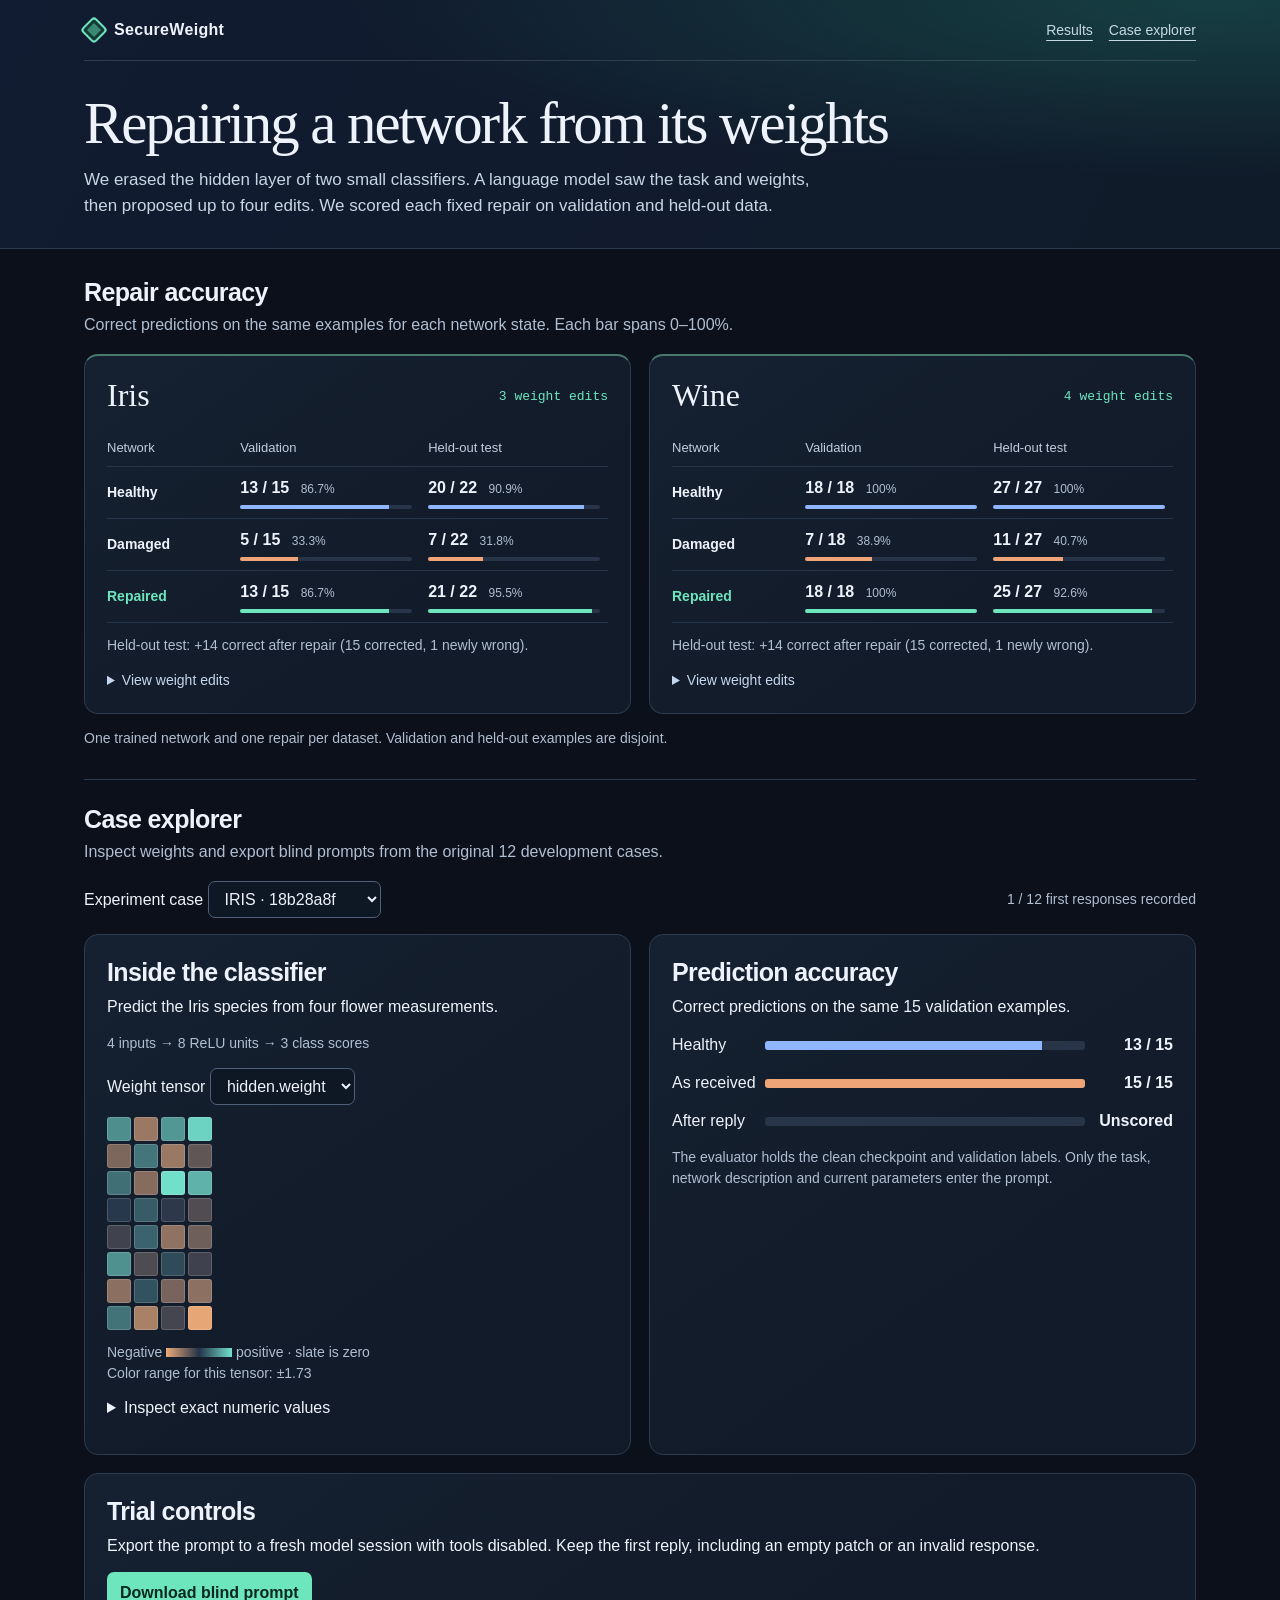
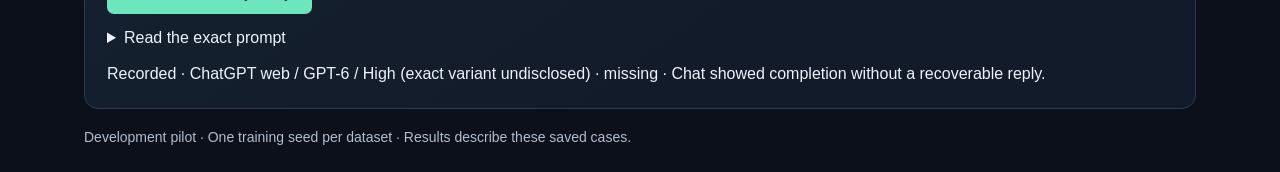
==== commit 6e2e4685: "Compare validated Iris and Wine repairs in the dark pilot dashboard" ====
--- a/reports/repair-pilot/index.html
+++ b/reports/repair-pilot/index.html
@@ -1,21 +1,58 @@
 <!doctype html>
 <html lang="en"><head><meta charset="utf-8"><meta name="viewport" content="width=device-width, initial-scale=1"><title>SecureWeight · Repair experiment</title>
+<meta name="color-scheme" content="dark">
 <style>
-*{box-sizing:border-box}body{margin:0;background:#f5f6f2;color:#182d30;font:16px/1.55 system-ui,sans-serif}main,header>div,footer{max-width:1140px;margin:auto;padding:24px}header{background:#102e33;color:#fff}header>div{padding-top:28px;padding-bottom:34px}header small{color:#a8d9cd;letter-spacing:.12em;font-weight:700}h1{font:clamp(32px,5vw,56px)/1.08 Georgia,serif;max-width:850px;margin:20px 0 12px}header p{max-width:750px;color:#daeae7}h2{font:28px/1.2 Georgia,serif;margin:0 0 12px}h3{font-size:16px;margin:0 0 8px}.grid,.steps{display:grid;gap:16px}.grid{grid-template-columns:1.15fr 1fr}.steps{grid-template-columns:repeat(3,1fr);margin:0 0 25px}.steps>div{border-top:2px solid #438a78;padding-top:9px}.steps p,article p{margin:4px 0 14px}.card,article{background:#fff;border:1px solid #d4ded8;border-radius:12px;padding:22px;min-width:0}.controls{display:flex;align-items:center;justify-content:space-between;gap:12px;margin:22px 0 12px;flex-wrap:wrap}.controls label{font-weight:650}.count{color:#41625e}select,button,input,textarea{font:inherit;color:inherit;padding:8px 12px;border-radius:6px;border:1px solid #a4b6af;background:white;max-width:100%}button{cursor:pointer;font-weight:650}button.primary{background:#155e50;color:white;border-color:#155e50}button:disabled{opacity:.55;cursor:default}section{margin:18px 0}.barrow{display:grid;grid-template-columns:85px 1fr 86px;gap:8px;align-items:center;margin:14px 0}.track{height:12px;background:#f0f3ef;border-radius:3px;overflow:hidden}.bar{height:100%;background:#276a59}.barrow:first-of-type .bar{background:#6d8585}.barrow strong{font-variant-numeric:tabular-nums;text-align:right}.subtle,footer{color:#526965;font-size:14px}pre{white-space:pre-wrap;overflow-wrap:anywhere;font:13px/1.45 monospace;max-height:300px;overflow:auto}textarea,input{display:block;width:100%;margin:4px 0 12px}details{margin:12px 0}summary{cursor:pointer}#heat{overflow:auto;padding:12px 0}.matrix{display:grid;gap:3px;width:max-content}.cell{width:24px;height:24px;border:1px solid #0001;border-radius:3px}.legend{display:inline-block;width:66px;height:9px;background:linear-gradient(90deg,#a34823,#f1f1ed,#087569)}button:focus-visible,summary:focus-visible,select:focus-visible{outline:3px solid #c87637}code{overflow-wrap:anywhere}footer{padding-top:0}#status{font-weight:600}@media(max-width:740px){.grid,.steps{grid-template-columns:1fr}.steps{gap:8px}main,header>div{padding:18px}.card,article{padding:16px}.controls label select{display:block}}
-</style></head><body><header><div><small>SECUREWEIGHT / RESEARCH PILOT</small><h1>Can a language model repair a neural network from its weights?</h1><p>Each trial gives the model a classifier, its task and a budget of four edits. We measure whether its proposal restores predictions and preserves decisions the fault left intact.</p></div></header>
-<main><div class="steps"><div><b>1 · Inspect the weights</b><br>One fresh session receives one classifier.</div><div><b>2 · Propose a repair</b><br>The model can edit up to four values or abstain.</div><div><b>3 · Measure the effect</b><br>Score the proposal on local validation examples.</div></div>
-<div class="controls"><label>Experiment case <select id="cases"></select></label><span id="progress" class="count"></span></div>
-<div class="grid"><article><h2>Inside the classifier</h2><p id="task"></p><p id="architecture" class="subtle"></p><label>Weight tensor <select id="tensor"></select></label><div id="heat"></div><div class="subtle">Negative <span class="legend"></span> positive · white is zero</div><div id="scale" class="subtle"></div><details><summary>Inspect exact numeric values</summary><pre id="values"></pre></details></article>
+:root{color-scheme:dark;--bg:#0b101a;--panel:#121b29;--border:#2d3b50;--ink:#eef3fb;--muted:#afbed1;--green:#6de6be;--orange:#f0a579;--blue:#90b6ff}
+*{box-sizing:border-box}body{margin:0;background:var(--bg);color:var(--ink);font:16px/1.5 Inter,"Segoe UI",sans-serif}
+.wrap,main,footer{max-width:1168px;margin:auto;padding:0 28px}header{background:radial-gradient(ellipse at 95% 0%,#163f42 0,transparent 50%),linear-gradient(115deg,#111b31,#101b29);border-bottom:1px solid var(--border)}
+nav{display:flex;justify-content:space-between;align-items:center;gap:18px;padding:18px 0;border-bottom:1px solid #ffffff22}nav b{display:flex;align-items:center;gap:10px;letter-spacing:.02em}nav b:before{content:"";width:16px;height:16px;border:2px solid var(--green);border-radius:4px;transform:rotate(45deg);box-shadow:inset 0 0 0 3px #153835;background:#398872}nav a{color:#c6d8e3;font-size:14px;margin-left:16px;text-underline-offset:5px}
+h1,h2,h3,p{margin:0}h1{font:500 clamp(34px,4.6vw,62px)/1.06 Georgia,serif;letter-spacing:-.035em;padding-top:32px}header p{color:#c7d7e2;font-size:17px;max-width:78ch;padding:12px 0 30px}main{padding-top:28px}h2{font-size:25px;line-height:1.2;letter-spacing:-.025em}h3{font:500 32px/1.1 Georgia,serif}
+.grid,.results{display:grid;grid-template-columns:repeat(2,minmax(0,1fr));gap:18px}.card,article,.result{background:linear-gradient(145deg,#152131,var(--panel) 62%);border:1px solid var(--border);border-radius:14px;padding:22px;min-width:0}.result{border-top:2px solid #4a786f}.intro{color:var(--muted);margin:6px 0 17px}.result-head,.controls{display:flex;align-items:center;justify-content:space-between;gap:12px;flex-wrap:wrap}.edits{font:13px ui-monospace,monospace;color:var(--green)}
+table{width:100%;border-collapse:collapse;margin:15px 0 12px;table-layout:fixed;font-variant-numeric:tabular-nums}th,td{text-align:left;padding:9px 8px;vertical-align:middle;border-bottom:1px solid #26364a}th:first-child{padding-left:0;width:25%}thead th{font-size:13px;color:#c0cede;font-weight:500}tbody th{font-size:14px}td b{font-size:16px}td small{color:var(--muted);font-size:12px;margin-left:7px;white-space:nowrap}.meter,.track{overflow:hidden;background:#283447;border-radius:3px}.meter{margin-top:5px;height:4px}.meter i,.bar{display:block;height:100%;background:var(--blue)}.damaged .meter i{background:var(--orange)}.repaired .meter i,.bar{background:var(--green)}.repaired th{color:var(--green)}
+.result details{margin:14px 0 0}.result summary{color:#c6d7ed;font-size:14px}.paired{font-size:14px;color:var(--muted)}.paired strong{color:var(--ink)}.scope,.subtle,footer,.count{font-size:14px;color:var(--muted)}.scope{margin:14px 0 30px}.lab{border-top:1px solid var(--border);padding-top:24px}.controls{margin:16px 0}.grid article p,.card p{margin:8px 0 14px}section.card{margin:18px 0}
+select,button,input,textarea{font:inherit;color:inherit;background:#0e1724;border:1px solid #506078;border-radius:7px;padding:8px 12px;max-width:100%}button,summary,select{cursor:pointer}button.primary{background:var(--green);color:#09281f;border-color:transparent;font-weight:700}button:disabled{opacity:.55;cursor:default}:focus-visible{outline:3px solid var(--blue);outline-offset:3px}
+.barrow{display:grid;grid-template-columns:85px 1fr 80px;align-items:center;gap:8px;margin:14px 0}.track{height:9px}.barrow strong{text-align:right}.barrow:first-child .bar{background:var(--blue)}.barrow:nth-child(2) .bar{background:var(--orange)}pre{white-space:pre-wrap;overflow-wrap:anywhere;font:13px/1.5 ui-monospace,monospace;max-height:300px;overflow:auto;color:#d7e2ef;background:#0c1421;padding:12px;border-radius:6px}textarea,input{display:block;width:100%;margin:4px 0 12px}details{margin:12px 0}#heat{overflow:auto;padding:12px 0}.matrix{display:grid;gap:3px;width:max-content}.cell{width:24px;height:24px;border:1px solid #ffffff28;border-radius:3px}.legend{display:inline-block;width:66px;height:9px;background:linear-gradient(90deg,#eeaa78,#253348,#72dfcb)}footer{padding-bottom:24px}
+@media(max-width:800px){.grid,.results{grid-template-columns:1fr}}@media(max-width:480px){main,.wrap,footer{padding-left:16px;padding-right:16px}.card,article,.result{padding:15px}td small{display:block;margin:0}nav a{margin-left:8px}h1{padding-top:22px}.count{font-size:13px}}
+</style></head><body><header><div class="wrap"><nav aria-label="Dashboard navigation"><b>SecureWeight</b><span><a href="#results">Results</a><a href="#explorer">Case explorer</a></span></nav><h1>Repairing a network from its weights</h1><p>We erased the hidden layer of two small classifiers. A language model saw the task and weights, then proposed up to four edits. We scored each fixed repair on validation and held-out data.</p></div></header>
+<main><section id="results" aria-labelledby="result-title"><h2 id="result-title">Repair accuracy</h2><p class="intro">Correct predictions on the same examples for each network state. Each bar spans 0–100%.</p><div class="results" id="comparisons"></div><p class="scope">One trained network and one repair per dataset. Validation and held-out examples are disjoint.</p></section>
+<section id="explorer" class="lab"><h2>Case explorer</h2><p class="intro">Inspect weights and export blind prompts from the original 12 development cases.</p><div class="controls"><label>Experiment case <select id="cases"></select></label><span id="progress" class="count"></span></div>
+<div class="grid"><article><h2>Inside the classifier</h2><p id="task"></p><p id="architecture" class="subtle"></p><label>Weight tensor <select id="tensor"></select></label><div id="heat"></div><div class="subtle">Negative <span class="legend"></span> positive · slate is zero</div><div id="scale" class="subtle"></div><details><summary>Inspect exact numeric values</summary><pre id="values"></pre></details></article>
 <article><h2>Prediction accuracy</h2><p id="samples"></p><div id="bars"></div><p id="retention" class="subtle"></p><p class="subtle">The evaluator holds the clean checkpoint and validation labels. Only the task, network description and current parameters enter the prompt.</p></article></div>
 <section class="card"><h2>Trial controls</h2><p>Export the prompt to a fresh model session with tools disabled. Keep the first reply, including an empty patch or an invalid response.</p><button id="download" class="primary">Download blind prompt</button><details><summary>Read the exact prompt</summary><pre id="prompt"></pre></details>
 <div id="form"><label>Model and version<input id="model" placeholder="Exact model shown for this response"></label><label>First response<textarea id="raw" rows="4" placeholder="Paste the complete model output"></textarea></label><button id="save">Record and score first response</button></div>
-<div id="status" role="status"></div></section></main><footer>Development pilot · One training seed per dataset · Validation results describe these saved cases.</footer>
-<script type="application/json" id="data">{"rows": [{"id": "18b28a8f15174c568624e0fd224d010e", "dataset": "iris", "packet": {"case_id": "18b28a8f15174c568624e0fd224d010e", "task": "Predict the Iris species from four flower measurements.", "features": ["sepal length (cm)", "sepal width (cm)", "petal length (cm)", "petal width (cm)"], "classes_in_output_order": ["setosa", "versicolor", "virginica"], "standardization": {"mean": [5.86923076923077, 3.0802197802197804, 3.786813186813187, 1.227472527472527], "scale": [0.8168140073295378, 0.4095614862719813, 1.7601329115154154, 0.7740383518433576]}, "forward": "x=(raw-mean)/scale; h=relu(hidden.weight @ x + hidden.bias); predict argmax(output.weight @ h + output.bias). Rows index output units.", "architecture": {"hidden_dim": 8, "input_dim": 4, "output_dim": 3}, "tensors": {"hidden.bias": {"shape": [8], "dtype": "float32", "values": [-0.4747242033481598, 0.20982171595096588, -1.1984566450119019, 0.5042547583580017, 0.2956070303916931, 0.4161119759082794, 0.33556994795799255, 1.1283531188964844]}, "hidden.weight": {"shape": [8, 4], "dtype": "float32", "values": [[0.9117295145988464, -1.0060256719589233, 1.001426339149475, 1.6006566286087036], [-0.7565905451774597, 0.6619503498077393, -0.9996982216835022, -0.515120804309845], [0.6100885272026062, -0.8254468441009521, 1.7269339561462402, 1.2777737379074097], [0.05222851037979126, 0.4022842347621918, -0.06969311088323593, -0.36988160014152527], [-0.23064953088760376, 0.48326191306114197, -0.9189045429229736, -0.6371926069259644], [0.9418301582336426, -0.3497222363948822, 0.22861579060554504, -0.2211107462644577], [-0.8737055063247681, 0.3151552081108093, -0.7116553783416748, -0.8829804062843323], [0.6451326608657837, -1.1314815282821655, -0.26599469780921936, -1.6687557697296143]]}, "output.bias": {"shape": [3], "dtype": "float32", "values": [-0.6848152875900269, 0.058218490332365036, -0.6619936227798462]}, "output.weight": {"shape": [3, 8], "dtype": "float32", "values": [[-0.46689626574516296, 0.6116381287574768, -0.2946966290473938, 0.2888187766075134, 0.6582713723182678, -0.9026996493339539, 0.6852012872695923, -0.3069731891155243], [-0.9559214115142822, -1.0139567852020264, -1.9411733150482178, 0.41467902064323425, -1.2487419843673706, 1.4589709043502808, -0.46342071890830994, 1.041898488998413], [0.79482501745224, -0.43816518783569336, 1.2201052904129028, -0.33256638050079346, -0.19530418515205383, -0.001522140228189528, -0.33956578373908997, -1.4041452407836914]]}}}, "prompt": "Review this small classifier using only the supplied information. It may be healthy.\nPropose up to four scalar replacements, or return an empty edits array if you would leave it alone.\nUse zero-based tensor indices. Reply once, using only a JSON object of the form\n{\"case_id\":\"\u003cgiven ID>\",\"edits\":[{\"tensor\":\"\u003cname>\",\"index\":[0,0],\"value\":0.0}]}.\nDo not use tools, run inference, browse, retrain, or ask for examples.\n\n{\"case_id\": \"18b28a8f15174c568624e0fd224d010e\", \"task\": \"Predict the Iris species from four flower measurements.\", \"features\": [\"sepal length (cm)\", \"sepal width (cm)\", \"petal length (cm)\", \"petal width (cm)\"], \"classes_in_output_order\": [\"setosa\", \"versicolor\", \"virginica\"], \"standardization\": {\"mean\": [5.86923076923077, 3.0802197802197804, 3.786813186813187, 1.227472527472527], \"scale\": [0.8168140073295378, 0.4095614862719813, 1.7601329115154154, 0.7740383518433576]}, \"forward\": \"x=(raw-mean)/scale; h=relu(hidden.weight @ x + hidden.bias); predict argmax(output.weight @ h + output.bias). Rows index output units.\", \"architecture\": {\"hidden_dim\": 8, \"input_dim\": 4, \"output_dim\": 3}, \"tensors\": {\"hidden.bias\": {\"shape\": [8], \"dtype\": \"float32\", \"values\": [-0.4747242033481598, 0.20982171595096588, -1.1984566450119019, 0.5042547583580017, 0.2956070303916931, 0.4161119759082794, 0.33556994795799255, 1.1283531188964844]}, \"hidden.weight\": {\"shape\": [8, 4], \"dtype\": \"float32\", \"values\": [[0.9117295145988464, -1.0060256719589233, 1.001426339149475, 1.6006566286087036], [-0.7565905451774597, 0.6619503498077393, -0.9996982216835022, -0.515120804309845], [0.6100885272026062, -0.8254468441009521, 1.7269339561462402, 1.2777737379074097], [0.05222851037979126, 0.4022842347621918, -0.06969311088323593, -0.36988160014152527], [-0.23064953088760376, 0.48326191306114197, -0.9189045429229736, -0.6371926069259644], [0.9418301582336426, -0.3497222363948822, 0.22861579060554504, -0.2211107462644577], [-0.8737055063247681, 0.3151552081108093, -0.7116553783416748, -0.8829804062843323], [0.6451326608657837, -1.1314815282821655, -0.26599469780921936, -1.6687557697296143]]}, \"output.bias\": {\"shape\": [3], \"dtype\": \"float32\", \"values\": [-0.6848152875900269, 0.058218490332365036, -0.6619936227798462]}, \"output.weight\": {\"shape\": [3, 8], \"dtype\": \"float32\", \"values\": [[-0.46689626574516296, 0.6116381287574768, -0.2946966290473938, 0.2888187766075134, 0.6582713723182678, -0.9026996493339539, 0.6852012872695923, -0.3069731891155243], [-0.9559214115142822, -1.0139567852020264, -1.9411733150482178, 0.41467902064323425, -1.2487419843673706, 1.4589709043502808, -0.46342071890830994, 1.041898488998413], [0.79482501745224, -0.43816518783569336, 1.2201052904129028, -0.33256638050079346, -0.19530418515205383, -0.001522140228189528, -0.33956578373908997, -1.4041452407836914]]}}}", "original": 0.8666666666666667, "before": 1.0, "n": 15, "result": {"case_id": "18b28a8f15174c568624e0fd224d010e", "damaged_checkpoint": "9bfe6499dcf72a80626b44f99a11ef640a0c1c12ad503b599d1fb0c8f271fdd8", "model": "ChatGPT web / GPT-6 / High (exact variant undisclosed)", "partition": "validation", "prompt_hash": "ea85e6b46b63d16510dc8acb065310124b3f3cf0038e9df406756dd64187679d", "raw_response": null, "reason": "Chat showed completion without a recoverable reply.", "session": "Temporary, unpersonalized. No follow-up or regeneration.", "status": "missing", "time_utc": "2026-11-19T07:12:21.349830+00:00"}}, {"id": "1a3c8cf7e61c4d4ca52a881c49c51d85", "dataset": "wine", "packet": {"case_id": "1a3c8cf7e61c4d4ca52a881c49c51d85", "task": "Predict the wine cultivar from thirteen chemical measurements.", "features": ["alcohol", "malic_acid", "ash", "alcalinity_of_ash", "magnesium", "total_phenols", "flavanoids", "nonflavanoid_phenols", "proanthocyanins", "color_intensity", "hue", "od280/od315_of_diluted_wines", "proline"], "classes_in_output_order": ["class_0", "class_1", "class_2"], "standardization": {"mean": [12.990188679245279, 2.476415094339624, 2.3626415094339603, 19.81320754716981, 99.58490566037736, 2.324339622641509, 2.0366037735849063, 0.35066037735849065, 1.6317924528301881, 5.083490566037735, 0.937698113207547, 2.6211320754716985, 742.6981132075472], "scale": [0.8368178507557895, 1.184468823453967, 0.27109248539097774, 3.557746675882693, 14.319051779326193, 0.6470003628763447, 0.9952584634366913, 0.11833171210805508, 0.5644379357726292, 2.422443037261955, 0.2319908574081494, 0.7301722732299589, 306.3082110964695]}, "forward": "x=(raw-mean)/scale; h=relu(hidden.weight @ x + hidden.bias); predict argmax(output.weight @ h + output.bias). Rows index output units.", "architecture": {"hidden_dim": 8, "input_dim": 13, "output_dim": 3}, "tensors": {"hidden.bias": {"shape": [8], "dtype": "float32", "values": [0.26989150047302246, 0.38013261556625366, -0.3744531273841858, -0.08943280577659607, 0.17733663320541382, -0.252750426530838, 0.7139668464660645, 0.2702844738960266]}, "hidden.weight": {"shape": [8, 13], "dtype": "float32", "values": [[0.7441122531890869, 0.3586820363998413, 0.1889622062444687, -0.37839555740356445, -0.20803427696228027, 0.24983614683151245, 0.04974972829222679, -0.12668122351169586, 0.11733665317296982, 0.12622682750225067, 0.07905212044715881, 0.22888079285621643, 0.7646770477294922], [-0.5467712879180908, -0.11451498419046402, 0.305376797914505, 0.7770983576774597, 0.1315411627292633, -0.1848105639219284, 0.11447302997112274, 0.020588018000125885, -0.06436192244291306, -0.4669874608516693, 0.42762991786003113, -0.12539692223072052, -0.665980339050293], [-0.16570478677749634, 0.07085904479026794, 0.1827336698770523, -0.08076296746730804, 0.15517178177833557, -0.37843966484069824, 0.031108450144529343, 0.14691127836704254, -0.28736257553100586, 0.4289878308773041, -0.2381877601146698, 0.016833471134305, -0.08124154061079025], [0.31558018922805786, 0.4484117925167084, 0.34408578276634216, 0.45526760816574097, 0.29837459325790405, -0.028086045756936073, -0.46688327193260193, -0.06491103768348694, -0.21734370291233063, 0.5725930333137512, -0.55657559633255, -0.6026912927627563, 0.01191165205091238], [0.2817874550819397, 0.12821123003959656, 0.3750667870044708, -0.40223151445388794, 0.30642110109329224, 0.3413528501987457, 0.6145721077919006, -0.5922173261642456, 0.17200018465518951, 0.3421010971069336, 0.3615420460700989, 0.3230144679546356, 0.544666588306427], [0.0355076864361763, 0.39536184072494507, 0.1210641860961914, 0.1479765921831131, 0.14386345446109772, -0.056357357650995255, -0.2512078881263733, 0.32305073738098145, -0.4706944525241852, 0.09152994304895401, -0.5411750078201294, -0.5190389156341553, -0.1981227695941925], [-0.4794554114341736, -0.21053682267665863, -0.6531296372413635, 0.13950613141059875, -0.30106523633003235, -0.38725200295448303, 0.06588206440210342, -0.03940463811159134, 0.6183397173881531, -0.7433398365974426, 0.30090925097465515, 0.3142242729663849, -0.5026745796203613], [-0.284728467464447, 0.052848298102617264, -0.04347296804189682, 0.07683055102825165, -0.3687804341316223, -0.18761879205703735, -0.46364885568618774, 0.28917068243026733, -0.7330766320228577, -0.27452877163887024, 0.03798452392220497, -0.2605600357055664, -0.5093454718589783]]}, "output.bias": {"shape": [3], "dtype": "float32", "values": [0.9575002789497375, 1.0709894895553589, 0.7194291353225708]}, "output.weight": {"shape": [3, 8], "dtype": "float32", "values": [[0.6969240307807922, -0.8505115509033203, -0.1673048585653305, -0.4220399856567383, 0.4065869152545929, -0.64872807264328, -0.3321669101715088, -0.6882236003875732], [-0.36377158761024475, 0.42739659547805786, -0.2557225525379181, -0.721785843372345, -0.2274467945098877, -0.06443159282207489, 0.43565964698791504, 0.0804569199681282], [-0.024354686960577965, -0.19785870611667633, 0.3088810443878174, 0.5043748617172241, -0.7619287967681885, 0.5723556280136108, -0.5702350735664368, -0.2509337067604065]]}}}, "prompt": "Review this small classifier using only the supplied information. It may be healthy.\nPropose up to four scalar replacements, or return an empty edits array if you would leave it alone.\nUse zero-based tensor indices. Reply once, using only a JSON object of the form\n{\"case_id\":\"\u003cgiven ID>\",\"edits\":[{\"tensor\":\"\u003cname>\",\"index\":[0,0],\"value\":0.0}]}.\nDo not use tools, run inference, browse, retrain, or ask for examples.\n\n{\"case_id\": \"1a3c8cf7e61c4d4ca52a881c49c51d85\", \"task\": \"Predict the wine cultivar from thirteen chemical measurements.\", \"features\": [\"alcohol\", \"malic_acid\", \"ash\", \"alcalinity_of_ash\", \"magnesium\", \"total_phenols\", \"flavanoids\", \"nonflavanoid_phenols\", \"proanthocyanins\", \"color_intensity\", \"hue\", \"od280/od315_of_diluted_wines\", \"proline\"], \"classes_in_output_order\": [\"class_0\", \"class_1\", \"class_2\"], \"standardization\": {\"mean\": [12.990188679245279, 2.476415094339624, 2.3626415094339603, 19.81320754716981, 99.58490566037736, 2.324339622641509, 2.0366037735849063, 0.35066037735849065, 1.6317924528301881, 5.083490566037735, 0.937698113207547, 2.6211320754716985, 742.6981132075472], \"scale\": [0.8368178507557895, 1.184468823453967, 0.27109248539097774, 3.557746675882693, 14.319051779326193, 0.6470003628763447, 0.9952584634366913, 0.11833171210805508, 0.5644379357726292, 2.422443037261955, 0.2319908574081494, 0.7301722732299589, 306.3082110964695]}, \"forward\": \"x=(raw-mean)/scale; h=relu(hidden.weight @ x + hidden.bias); predict argmax(output.weight @ h + output.bias). Rows index output units.\", \"architecture\": {\"hidden_dim\": 8, \"input_dim\": 13, \"output_dim\": 3}, \"tensors\": {\"hidden.bias\": {\"shape\": [8], \"dtype\": \"float32\", \"values\": [0.26989150047302246, 0.38013261556625366, -0.3744531273841858, -0.08943280577659607, 0.17733663320541382, -0.252750426530838, 0.7139668464660645, 0.2702844738960266]}, \"hidden.weight\": {\"shape\": [8, 13], \"dtype\": \"float32\", \"values\": [[0.7441122531890869, 0.3586820363998413, 0.1889622062444687, -0.37839555740356445, -0.20803427696228027, 0.24983614683151245, 0.04974972829222679, -0.12668122351169586, 0.11733665317296982, 0.12622682750225067, 0.07905212044715881, 0.22888079285621643, 0.7646770477294922], [-0.5467712879180908, -0.11451498419046402, 0.305376797914505, 0.7770983576774597, 0.1315411627292633, -0.1848105639219284, 0.11447302997112274, 0.020588018000125885, -0.06436192244291306, -0.4669874608516693, 0.42762991786003113, -0.12539692223072052, -0.665980339050293], [-0.16570478677749634, 0.07085904479026794, 0.1827336698770523, -0.08076296746730804, 0.15517178177833557, -0.37843966484069824, 0.031108450144529343, 0.14691127836704254, -0.28736257553100586, 0.4289878308773041, -0.2381877601146698, 0.016833471134305, -0.08124154061079025], [0.31558018922805786, 0.4484117925167084, 0.34408578276634216, 0.45526760816574097, 0.29837459325790405, -0.028086045756936073, -0.46688327193260193, -0.06491103768348694, -0.21734370291233063, 0.5725930333137512, -0.55657559633255, -0.6026912927627563, 0.01191165205091238], [0.2817874550819397, 0.12821123003959656, 0.3750667870044708, -0.40223151445388794, 0.30642110109329224, 0.3413528501987457, 0.6145721077919006, -0.5922173261642456, 0.17200018465518951, 0.3421010971069336, 0.3615420460700989, 0.3230144679546356, 0.544666588306427], [0.0355076864361763, 0.39536184072494507, 0.1210641860961914, 0.1479765921831131, 0.14386345446109772, -0.056357357650995255, -0.2512078881263733, 0.32305073738098145, -0.4706944525241852, 0.09152994304895401, -0.5411750078201294, -0.5190389156341553, -0.1981227695941925], [-0.4794554114341736, -0.21053682267665863, -0.6531296372413635, 0.13950613141059875, -0.30106523633003235, -0.38725200295448303, 0.06588206440210342, -0.03940463811159134, 0.6183397173881531, -0.7433398365974426, 0.30090925097465515, 0.3142242729663849, -0.5026745796203613], [-0.284728467464447, 0.052848298102617264, -0.04347296804189682, 0.07683055102825165, -0.3687804341316223, -0.18761879205703735, -0.46364885568618774, 0.28917068243026733, -0.7330766320228577, -0.27452877163887024, 0.03798452392220497, -0.2605600357055664, -0.5093454718589783]]}, \"output.bias\": {\"shape\": [3], \"dtype\": \"float32\", \"values\": [0.9575002789497375, 1.0709894895553589, 0.7194291353225708]}, \"output.weight\": {\"shape\": [3, 8], \"dtype\": \"float32\", \"values\": [[0.6969240307807922, -0.8505115509033203, -0.1673048585653305, -0.4220399856567383, 0.4065869152545929, -0.64872807264328, -0.3321669101715088, -0.6882236003875732], [-0.36377158761024475, 0.42739659547805786, -0.2557225525379181, -0.721785843372345, -0.2274467945098877, -0.06443159282207489, 0.43565964698791504, 0.0804569199681282], [-0.024354686960577965, -0.19785870611667633, 0.3088810443878174, 0.5043748617172241, -0.7619287967681885, 0.5723556280136108, -0.5702350735664368, -0.2509337067604065]]}}}", "original": 1.0, "before": 1.0, "n": 18, "result": null}, {"id": "327f2f2e2e394f089f170132198230e5", "dataset": "wine", "packet": {"case_id": "327f2f2e2e394f089f170132198230e5", "task": "Predict the wine cultivar from thirteen chemical measurements.", "features": ["alcohol", "malic_acid", "ash", "alcalinity_of_ash", "magnesium", "total_phenols", "flavanoids", "nonflavanoid_phenols", "proanthocyanins", "color_intensity", "hue", "od280/od315_of_diluted_wines", "proline"], "classes_in_output_order": ["class_0", "class_1", "class_2"], "standardization": {"mean": [12.990188679245279, 2.476415094339624, 2.3626415094339603, 19.81320754716981, 99.58490566037736, 2.324339622641509, 2.0366037735849063, 0.35066037735849065, 1.6317924528301881, 5.083490566037735, 0.937698113207547, 2.6211320754716985, 742.6981132075472], "scale": [0.8368178507557895, 1.184468823453967, 0.27109248539097774, 3.557746675882693, 14.319051779326193, 0.6470003628763447, 0.9952584634366913, 0.11833171210805508, 0.5644379357726292, 2.422443037261955, 0.2319908574081494, 0.7301722732299589, 306.3082110964695]}, "forward": "x=(raw-mean)/scale; h=relu(hidden.weight @ x + hidden.bias); predict argmax(output.weight @ h + output.bias). Rows index output units.", "architecture": {"hidden_dim": 8, "input_dim": 13, "output_dim": 3}, "tensors": {"hidden.bias": {"shape": [8], "dtype": "float32", "values": [0.26989150047302246, 0.38013261556625366, -0.3744531273841858, -0.08943280577659607, 0.17733663320541382, -0.252750426530838, 0.7139668464660645, 0.2702844738960266]}, "hidden.weight": {"shape": [8, 13], "dtype": "float32", "values": [[0.7441122531890869, 0.3586820363998413, 0.1889622062444687, -0.37839555740356445, -0.20803427696228027, 0.24983614683151245, 0.04974972829222679, -0.12668122351169586, 0.11733665317296982, 0.12622682750225067, 0.07905212044715881, 0.22888079285621643, 0.7646770477294922], [-0.5467712879180908, -0.11451498419046402, 0.305376797914505, 0.7770983576774597, 0.1315411627292633, -0.1848105639219284, 0.11447302997112274, 0.020588018000125885, -0.06436192244291306, -0.4669874608516693, 0.42762991786003113, -0.12539692223072052, -0.665980339050293], [-0.16570478677749634, 0.07085904479026794, 0.1827336698770523, -0.08076296746730804, 0.15517178177833557, -0.37843966484069824, 0.031108450144529343, 0.14691127836704254, -0.28736257553100586, 0.4289878308773041, -0.2381877601146698, 0.016833471134305, -0.08124154061079025], [0.31558018922805786, 0.4484117925167084, 0.34408578276634216, 0.45526760816574097, 0.29837459325790405, -0.028086045756936073, -0.46688327193260193, -0.06491103768348694, -0.21734370291233063, 0.5725930333137512, -0.55657559633255, -0.6026912927627563, 0.01191165205091238], [0.2817874550819397, 0.12821123003959656, 0.3750667870044708, -0.40223151445388794, 0.30642110109329224, 0.3413528501987457, 0.6145721077919006, -0.5922173261642456, 0.17200018465518951, 0.3421010971069336, 0.3615420460700989, 0.3230144679546356, 0.544666588306427], [0.0355076864361763, 0.39536184072494507, 0.1210641860961914, 0.1479765921831131, 0.14386345446109772, -0.056357357650995255, -0.2512078881263733, 0.32305073738098145, -0.4706944525241852, 0.09152994304895401, -0.5411750078201294, -0.5190389156341553, -0.1981227695941925], [-0.4794554114341736, -0.21053682267665863, -0.6531296372413635, 0.13950613141059875, -0.30106523633003235, -0.38725200295448303, 0.06588206440210342, -0.03940463811159134, 0.6183397173881531, -0.7433398365974426, 0.30090925097465515, 0.3142242729663849, -0.5026745796203613], [-0.284728467464447, 0.052848298102617264, -0.04347296804189682, 0.07683055102825165, -0.3687804341316223, -0.18761879205703735, -0.46364885568618774, 0.28917068243026733, -0.7330766320228577, -0.27452877163887024, 0.03798452392220497, -0.2605600357055664, -0.5093454718589783]]}, "output.bias": {"shape": [3], "dtype": "float32", "values": [-0.042499739676713943, 0.07098948210477829, -0.2805708944797516]}, "output.weight": {"shape": [3, 8], "dtype": "float32", "values": [[0.6969240307807922, -0.8505115509033203, -0.1673048585653305, -0.4220399856567383, 0.4065869152545929, -0.64872807264328, -0.3321669101715088, -0.6882236003875732], [-0.36377158761024475, 0.42739659547805786, -0.2557225525379181, -0.721785843372345, -0.2274467945098877, -0.06443159282207489, 0.43565964698791504, 0.0804569199681282], [-0.024354686960577965, -0.19785870611667633, 0.3088810443878174, 0.5043748617172241, -0.7619287967681885, 0.5723556280136108, -0.5702350735664368, -0.2509337067604065]]}}}, "prompt": "Review this small classifier using only the supplied information. It may be healthy.\nPropose up to four scalar replacements, or return an empty edits array if you would leave it alone.\nUse zero-based tensor indices. Reply once, using only a JSON object of the form\n{\"case_id\":\"\u003cgiven ID>\",\"edits\":[{\"tensor\":\"\u003cname>\",\"index\":[0,0],\"value\":0.0}]}.\nDo not use tools, run inference, browse, retrain, or ask for examples.\n\n{\"case_id\": \"327f2f2e2e394f089f170132198230e5\", \"task\": \"Predict the wine cultivar from thirteen chemical measurements.\", \"features\": [\"alcohol\", \"malic_acid\", \"ash\", \"alcalinity_of_ash\", \"magnesium\", \"total_phenols\", \"flavanoids\", \"nonflavanoid_phenols\", \"proanthocyanins\", \"color_intensity\", \"hue\", \"od280/od315_of_diluted_wines\", \"proline\"], \"classes_in_output_order\": [\"class_0\", \"class_1\", \"class_2\"], \"standardization\": {\"mean\": [12.990188679245279, 2.476415094339624, 2.3626415094339603, 19.81320754716981, 99.58490566037736, 2.324339622641509, 2.0366037735849063, 0.35066037735849065, 1.6317924528301881, 5.083490566037735, 0.937698113207547, 2.6211320754716985, 742.6981132075472], \"scale\": [0.8368178507557895, 1.184468823453967, 0.27109248539097774, 3.557746675882693, 14.319051779326193, 0.6470003628763447, 0.9952584634366913, 0.11833171210805508, 0.5644379357726292, 2.422443037261955, 0.2319908574081494, 0.7301722732299589, 306.3082110964695]}, \"forward\": \"x=(raw-mean)/scale; h=relu(hidden.weight @ x + hidden.bias); predict argmax(output.weight @ h + output.bias). Rows index output units.\", \"architecture\": {\"hidden_dim\": 8, \"input_dim\": 13, \"output_dim\": 3}, \"tensors\": {\"hidden.bias\": {\"shape\": [8], \"dtype\": \"float32\", \"values\": [0.26989150047302246, 0.38013261556625366, -0.3744531273841858, -0.08943280577659607, 0.17733663320541382, -0.252750426530838, 0.7139668464660645, 0.2702844738960266]}, \"hidden.weight\": {\"shape\": [8, 13], \"dtype\": \"float32\", \"values\": [[0.7441122531890869, 0.3586820363998413, 0.1889622062444687, -0.37839555740356445, -0.20803427696228027, 0.24983614683151245, 0.04974972829222679, -0.12668122351169586, 0.11733665317296982, 0.12622682750225067, 0.07905212044715881, 0.22888079285621643, 0.7646770477294922], [-0.5467712879180908, -0.11451498419046402, 0.305376797914505, 0.7770983576774597, 0.1315411627292633, -0.1848105639219284, 0.11447302997112274, 0.020588018000125885, -0.06436192244291306, -0.4669874608516693, 0.42762991786003113, -0.12539692223072052, -0.665980339050293], [-0.16570478677749634, 0.07085904479026794, 0.1827336698770523, -0.08076296746730804, 0.15517178177833557, -0.37843966484069824, 0.031108450144529343, 0.14691127836704254, -0.28736257553100586, 0.4289878308773041, -0.2381877601146698, 0.016833471134305, -0.08124154061079025], [0.31558018922805786, 0.4484117925167084, 0.34408578276634216, 0.45526760816574097, 0.29837459325790405, -0.028086045756936073, -0.46688327193260193, -0.06491103768348694, -0.21734370291233063, 0.5725930333137512, -0.55657559633255, -0.6026912927627563, 0.01191165205091238], [0.2817874550819397, 0.12821123003959656, 0.3750667870044708, -0.40223151445388794, 0.30642110109329224, 0.3413528501987457, 0.6145721077919006, -0.5922173261642456, 0.17200018465518951, 0.3421010971069336, 0.3615420460700989, 0.3230144679546356, 0.544666588306427], [0.0355076864361763, 0.39536184072494507, 0.1210641860961914, 0.1479765921831131, 0.14386345446109772, -0.056357357650995255, -0.2512078881263733, 0.32305073738098145, -0.4706944525241852, 0.09152994304895401, -0.5411750078201294, -0.5190389156341553, -0.1981227695941925], [-0.4794554114341736, -0.21053682267665863, -0.6531296372413635, 0.13950613141059875, -0.30106523633003235, -0.38725200295448303, 0.06588206440210342, -0.03940463811159134, 0.6183397173881531, -0.7433398365974426, 0.30090925097465515, 0.3142242729663849, -0.5026745796203613], [-0.284728467464447, 0.052848298102617264, -0.04347296804189682, 0.07683055102825165, -0.3687804341316223, -0.18761879205703735, -0.46364885568618774, 0.28917068243026733, -0.7330766320228577, -0.27452877163887024, 0.03798452392220497, -0.2605600357055664, -0.5093454718589783]]}, \"output.bias\": {\"shape\": [3], \"dtype\": \"float32\", \"values\": [-0.042499739676713943, 0.07098948210477829, -0.2805708944797516]}, \"output.weight\": {\"shape\": [3, 8], \"dtype\": \"float32\", \"values\": [[0.6969240307807922, -0.8505115509033203, -0.1673048585653305, -0.4220399856567383, 0.4065869152545929, -0.64872807264328, -0.3321669101715088, -0.6882236003875732], [-0.36377158761024475, 0.42739659547805786, -0.2557225525379181, -0.721785843372345, -0.2274467945098877, -0.06443159282207489, 0.43565964698791504, 0.0804569199681282], [-0.024354686960577965, -0.19785870611667633, 0.3088810443878174, 0.5043748617172241, -0.7619287967681885, 0.5723556280136108, -0.5702350735664368, -0.2509337067604065]]}}}", "original": 1.0, "before": 1.0, "n": 18, "result": null}, {"id": "575335427c5949629d45c86d1d0d38e2", "dataset": "wine", "packet": {"case_id": "575335427c5949629d45c86d1d0d38e2", "task": "Predict the wine cultivar from thirteen chemical measurements.", "features": ["alcohol", "malic_acid", "ash", "alcalinity_of_ash", "magnesium", "total_phenols", "flavanoids", "nonflavanoid_phenols", "proanthocyanins", "color_intensity", "hue", "od280/od315_of_diluted_wines", "proline"], "classes_in_output_order": ["class_0", "class_1", "class_2"], "standardization": {"mean": [12.990188679245279, 2.476415094339624, 2.3626415094339603, 19.81320754716981, 99.58490566037736, 2.324339622641509, 2.0366037735849063, 0.35066037735849065, 1.6317924528301881, 5.083490566037735, 0.937698113207547, 2.6211320754716985, 742.6981132075472], "scale": [0.8368178507557895, 1.184468823453967, 0.27109248539097774, 3.557746675882693, 14.319051779326193, 0.6470003628763447, 0.9952584634366913, 0.11833171210805508, 0.5644379357726292, 2.422443037261955, 0.2319908574081494, 0.7301722732299589, 306.3082110964695]}, "forward": "x=(raw-mean)/scale; h=relu(hidden.weight @ x + hidden.bias); predict argmax(output.weight @ h + output.bias). Rows index output units.", "architecture": {"hidden_dim": 8, "input_dim": 13, "output_dim": 3}, "tensors": {"hidden.bias": {"shape": [8], "dtype": "float32", "values": [0.26989150047302246, 0.38013261556625366, -0.3744531273841858, -0.08943280577659607, 0.17733663320541382, -0.252750426530838, 0.7139668464660645, 0.2702844738960266]}, "hidden.weight": {"shape": [8, 13], "dtype": "float32", "values": [[0.7441122531890869, 0.3586820363998413, 0.1889622062444687, -0.14464089274406433, -0.6376805305480957, 0.24983614683151245, 0.04974972829222679, -0.12668122351169586, 0.11733665317296982, 0.12622682750225067, 0.07905212044715881, 0.22888079285621643, 0.7646770477294922], [-0.5467712879180908, -0.11451498419046402, 0.305376797914505, 0.7770983576774597, 0.1315411627292633, -0.0004351718816906214, 0.11447302997112274, 0.020588018000125885, -0.06436192244291306, -0.4669874608516693, 0.42762991786003113, -0.12539692223072052, -0.665980339050293], [-0.16570478677749634, 0.07085904479026794, 0.1827336698770523, -0.08076296746730804, 0.15517178177833557, -0.37843966484069824, 0.031108450144529343, 0.14691127836704254, -0.28736257553100586, 0.4289878308773041, -0.2381877601146698, 0.016833471134305, -0.08124154061079025], [0.31558018922805786, 0.4484117925167084, 0.34408578276634216, 0.45526760816574097, 0.29837459325790405, -0.028086045756936073, -0.46688327193260193, -0.06491103768348694, -0.21734370291233063, 0.09315173327922821, -0.55657559633255, -0.6026912927627563, 0.01191165205091238], [0.2817874550819397, 0.12821123003959656, 0.3750667870044708, -0.40223151445388794, 0.30642110109329224, 0.3413528501987457, 0.6145721077919006, -0.5922173261642456, 0.17200018465518951, 0.3421010971069336, 0.3615420460700989, 0.7622396349906921, 0.544666588306427], [0.0355076864361763, 0.39536184072494507, 0.1210641860961914, 0.1479765921831131, 0.14386345446109772, -0.056357357650995255, -0.2512078881263733, 0.32305073738098145, -0.4706944525241852, 0.09152994304895401, -0.566137969493866, -0.5190389156341553, -0.1981227695941925], [-0.4794554114341736, -0.21053682267665863, -0.6531296372413635, 0.13950613141059875, -0.30106523633003235, -0.38725200295448303, -0.026549117639660835, -0.03940463811159134, 0.6183397173881531, -0.7433398365974426, 0.30090925097465515, 0.3142242729663849, -0.8431393504142761], [-0.284728467464447, 0.052848298102617264, 0.5677977204322815, 0.07683055102825165, -0.3687804341316223, -0.18761879205703735, -0.5409135818481445, 0.28917068243026733, -0.7330766320228577, -0.27452877163887024, 0.03798452392220497, -0.2605600357055664, -0.5093454718589783]]}, "output.bias": {"shape": [3], "dtype": "float32", "values": [-0.25666365027427673, 0.07098948210477829, -0.2805708944797516]}, "output.weight": {"shape": [3, 8], "dtype": "float32", "values": [[0.6969240307807922, -0.8505115509033203, -0.1673048585653305, -0.4220399856567383, 0.4065869152545929, -0.64872807264328, -0.3321669101715088, -0.6882236003875732], [-0.36377158761024475, 0.42739659547805786, -0.2557225525379181, -0.721785843372345, -0.2274467945098877, -0.06443159282207489, 0.25959286093711853, 0.0804569199681282], [0.24179990589618683, -0.19785870611667633, 0.4916030764579773, 0.5043748617172241, -0.7619287967681885, 0.5723556280136108, -0.5702350735664368, -0.2509337067604065]]}}}, "prompt": "Review this small classifier using only the supplied information. It may be healthy.\nPropose up to four scalar replacements, or return an empty edits array if you would leave it alone.\nUse zero-based tensor indices. Reply once, using only a JSON object of the form\n{\"case_id\":\"\u003cgiven ID>\",\"edits\":[{\"tensor\":\"\u003cname>\",\"index\":[0,0],\"value\":0.0}]}.\nDo not use tools, run inference, browse, retrain, or ask for examples.\n\n{\"case_id\": \"575335427c5949629d45c86d1d0d38e2\", \"task\": \"Predict the wine cultivar from thirteen chemical measurements.\", \"features\": [\"alcohol\", \"malic_acid\", \"ash\", \"alcalinity_of_ash\", \"magnesium\", \"total_phenols\", \"flavanoids\", \"nonflavanoid_phenols\", \"proanthocyanins\", \"color_intensity\", \"hue\", \"od280/od315_of_diluted_wines\", \"proline\"], \"classes_in_output_order\": [\"class_0\", \"class_1\", \"class_2\"], \"standardization\": {\"mean\": [12.990188679245279, 2.476415094339624, 2.3626415094339603, 19.81320754716981, 99.58490566037736, 2.324339622641509, 2.0366037735849063, 0.35066037735849065, 1.6317924528301881, 5.083490566037735, 0.937698113207547, 2.6211320754716985, 742.6981132075472], \"scale\": [0.8368178507557895, 1.184468823453967, 0.27109248539097774, 3.557746675882693, 14.319051779326193, 0.6470003628763447, 0.9952584634366913, 0.11833171210805508, 0.5644379357726292, 2.422443037261955, 0.2319908574081494, 0.7301722732299589, 306.3082110964695]}, \"forward\": \"x=(raw-mean)/scale; h=relu(hidden.weight @ x + hidden.bias); predict argmax(output.weight @ h + output.bias). Rows index output units.\", \"architecture\": {\"hidden_dim\": 8, \"input_dim\": 13, \"output_dim\": 3}, \"tensors\": {\"hidden.bias\": {\"shape\": [8], \"dtype\": \"float32\", \"values\": [0.26989150047302246, 0.38013261556625366, -0.3744531273841858, -0.08943280577659607, 0.17733663320541382, -0.252750426530838, 0.7139668464660645, 0.2702844738960266]}, \"hidden.weight\": {\"shape\": [8, 13], \"dtype\": \"float32\", \"values\": [[0.7441122531890869, 0.3586820363998413, 0.1889622062444687, -0.14464089274406433, -0.6376805305480957, 0.24983614683151245, 0.04974972829222679, -0.12668122351169586, 0.11733665317296982, 0.12622682750225067, 0.07905212044715881, 0.22888079285621643, 0.7646770477294922], [-0.5467712879180908, -0.11451498419046402, 0.305376797914505, 0.7770983576774597, 0.1315411627292633, -0.0004351718816906214, 0.11447302997112274, 0.020588018000125885, -0.06436192244291306, -0.4669874608516693, 0.42762991786003113, -0.12539692223072052, -0.665980339050293], [-0.16570478677749634, 0.07085904479026794, 0.1827336698770523, -0.08076296746730804, 0.15517178177833557, -0.37843966484069824, 0.031108450144529343, 0.14691127836704254, -0.28736257553100586, 0.4289878308773041, -0.2381877601146698, 0.016833471134305, -0.08124154061079025], [0.31558018922805786, 0.4484117925167084, 0.34408578276634216, 0.45526760816574097, 0.29837459325790405, -0.028086045756936073, -0.46688327193260193, -0.06491103768348694, -0.21734370291233063, 0.09315173327922821, -0.55657559633255, -0.6026912927627563, 0.01191165205091238], [0.2817874550819397, 0.12821123003959656, 0.3750667870044708, -0.40223151445388794, 0.30642110109329224, 0.3413528501987457, 0.6145721077919006, -0.5922173261642456, 0.17200018465518951, 0.3421010971069336, 0.3615420460700989, 0.7622396349906921, 0.544666588306427], [0.0355076864361763, 0.39536184072494507, 0.1210641860961914, 0.1479765921831131, 0.14386345446109772, -0.056357357650995255, -0.2512078881263733, 0.32305073738098145, -0.4706944525241852, 0.09152994304895401, -0.566137969493866, -0.5190389156341553, -0.1981227695941925], [-0.4794554114341736, -0.21053682267665863, -0.6531296372413635, 0.13950613141059875, -0.30106523633003235, -0.38725200295448303, -0.026549117639660835, -0.03940463811159134, 0.6183397173881531, -0.7433398365974426, 0.30090925097465515, 0.3142242729663849, -0.8431393504142761], [-0.284728467464447, 0.052848298102617264, 0.5677977204322815, 0.07683055102825165, -0.3687804341316223, -0.18761879205703735, -0.5409135818481445, 0.28917068243026733, -0.7330766320228577, -0.27452877163887024, 0.03798452392220497, -0.2605600357055664, -0.5093454718589783]]}, \"output.bias\": {\"shape\": [3], \"dtype\": \"float32\", \"values\": [-0.25666365027427673, 0.07098948210477829, -0.2805708944797516]}, \"output.weight\": {\"shape\": [3, 8], \"dtype\": \"float32\", \"values\": [[0.6969240307807922, -0.8505115509033203, -0.1673048585653305, -0.4220399856567383, 0.4065869152545929, -0.64872807264328, -0.3321669101715088, -0.6882236003875732], [-0.36377158761024475, 0.42739659547805786, -0.2557225525379181, -0.721785843372345, -0.2274467945098877, -0.06443159282207489, 0.25959286093711853, 0.0804569199681282], [0.24179990589618683, -0.19785870611667633, 0.4916030764579773, 0.5043748617172241, -0.7619287967681885, 0.5723556280136108, -0.5702350735664368, -0.2509337067604065]]}}}", "original": 1.0, "before": 1.0, "n": 18, "result": null}, {"id": "6736f21f3d844bab9d780ddfcbd713c1", "dataset": "wine", "packet": {"case_id": "6736f21f3d844bab9d780ddfcbd713c1", "task": "Predict the wine cultivar from thirteen chemical measurements.", "features": ["alcohol", "malic_acid", "ash", "alcalinity_of_ash", "magnesium", "total_phenols", "flavanoids", "nonflavanoid_phenols", "proanthocyanins", "color_intensity", "hue", "od280/od315_of_diluted_wines", "proline"], "classes_in_output_order": ["class_0", "class_1", "class_2"], "standardization": {"mean": [12.990188679245279, 2.476415094339624, 2.3626415094339603, 19.81320754716981, 99.58490566037736, 2.324339622641509, 2.0366037735849063, 0.35066037735849065, 1.6317924528301881, 5.083490566037735, 0.937698113207547, 2.6211320754716985, 742.6981132075472], "scale": [0.8368178507557895, 1.184468823453967, 0.27109248539097774, 3.557746675882693, 14.319051779326193, 0.6470003628763447, 0.9952584634366913, 0.11833171210805508, 0.5644379357726292, 2.422443037261955, 0.2319908574081494, 0.7301722732299589, 306.3082110964695]}, "forward": "x=(raw-mean)/scale; h=relu(hidden.weight @ x + hidden.bias); predict argmax(output.weight @ h + output.bias). Rows index output units.", "architecture": {"hidden_dim": 8, "input_dim": 13, "output_dim": 3}, "tensors": {"hidden.bias": {"shape": [8], "dtype": "float32", "values": [-0.26989150047302246, 0.38013261556625366, -0.3744531273841858, -0.08943280577659607, 0.17733663320541382, -0.252750426530838, 0.7139668464660645, 0.2702844738960266]}, "hidden.weight": {"shape": [8, 13], "dtype": "float32", "values": [[-0.7441122531890869, -0.3586820363998413, -0.1889622062444687, 0.37839555740356445, 0.20803427696228027, -0.24983614683151245, -0.04974972829222679, 0.12668122351169586, -0.11733665317296982, -0.12622682750225067, -0.07905212044715881, -0.22888079285621643, -0.7646770477294922], [-0.5467712879180908, -0.11451498419046402, 0.305376797914505, 0.7770983576774597, 0.1315411627292633, -0.1848105639219284, 0.11447302997112274, 0.020588018000125885, -0.06436192244291306, -0.4669874608516693, 0.42762991786003113, -0.12539692223072052, -0.665980339050293], [-0.16570478677749634, 0.07085904479026794, 0.1827336698770523, -0.08076296746730804, 0.15517178177833557, -0.37843966484069824, 0.031108450144529343, 0.14691127836704254, -0.28736257553100586, 0.4289878308773041, -0.2381877601146698, 0.016833471134305, -0.08124154061079025], [0.31558018922805786, 0.4484117925167084, 0.34408578276634216, 0.45526760816574097, 0.29837459325790405, -0.028086045756936073, -0.46688327193260193, -0.06491103768348694, -0.21734370291233063, 0.5725930333137512, -0.55657559633255, -0.6026912927627563, 0.01191165205091238], [0.2817874550819397, 0.12821123003959656, 0.3750667870044708, -0.40223151445388794, 0.30642110109329224, 0.3413528501987457, 0.6145721077919006, -0.5922173261642456, 0.17200018465518951, 0.3421010971069336, 0.3615420460700989, 0.3230144679546356, 0.544666588306427], [0.0355076864361763, 0.39536184072494507, 0.1210641860961914, 0.1479765921831131, 0.14386345446109772, -0.056357357650995255, -0.2512078881263733, 0.32305073738098145, -0.4706944525241852, 0.09152994304895401, -0.5411750078201294, -0.5190389156341553, -0.1981227695941925], [-0.4794554114341736, -0.21053682267665863, -0.6531296372413635, 0.13950613141059875, -0.30106523633003235, -0.38725200295448303, 0.06588206440210342, -0.03940463811159134, 0.6183397173881531, -0.7433398365974426, 0.30090925097465515, 0.3142242729663849, -0.5026745796203613], [-0.284728467464447, 0.052848298102617264, -0.04347296804189682, 0.07683055102825165, -0.3687804341316223, -0.18761879205703735, -0.46364885568618774, 0.28917068243026733, -0.7330766320228577, -0.27452877163887024, 0.03798452392220497, -0.2605600357055664, -0.5093454718589783]]}, "output.bias": {"shape": [3], "dtype": "float32", "values": [-0.042499739676713943, 0.07098948210477829, -0.2805708944797516]}, "output.weight": {"shape": [3, 8], "dtype": "float32", "values": [[-0.6969240307807922, -0.8505115509033203, -0.1673048585653305, -0.4220399856567383, 0.4065869152545929, -0.64872807264328, -0.3321669101715088, -0.6882236003875732], [0.36377158761024475, 0.42739659547805786, -0.2557225525379181, -0.721785843372345, -0.2274467945098877, -0.06443159282207489, 0.43565964698791504, 0.0804569199681282], [0.024354686960577965, -0.19785870611667633, 0.3088810443878174, 0.5043748617172241, -0.7619287967681885, 0.5723556280136108, -0.5702350735664368, -0.2509337067604065]]}}}, "prompt": "Review this small classifier using only the supplied information. It may be healthy.\nPropose up to four scalar replacements, or return an empty edits array if you would leave it alone.\nUse zero-based tensor indices. Reply once, using only a JSON object of the form\n{\"case_id\":\"\u003cgiven ID>\",\"edits\":[{\"tensor\":\"\u003cname>\",\"index\":[0,0],\"value\":0.0}]}.\nDo not use tools, run inference, browse, retrain, or ask for examples.\n\n{\"case_id\": \"6736f21f3d844bab9d780ddfcbd713c1\", \"task\": \"Predict the wine cultivar from thirteen chemical measurements.\", \"features\": [\"alcohol\", \"malic_acid\", \"ash\", \"alcalinity_of_ash\", \"magnesium\", \"total_phenols\", \"flavanoids\", \"nonflavanoid_phenols\", \"proanthocyanins\", \"color_intensity\", \"hue\", \"od280/od315_of_diluted_wines\", \"proline\"], \"classes_in_output_order\": [\"class_0\", \"class_1\", \"class_2\"], \"standardization\": {\"mean\": [12.990188679245279, 2.476415094339624, 2.3626415094339603, 19.81320754716981, 99.58490566037736, 2.324339622641509, 2.0366037735849063, 0.35066037735849065, 1.6317924528301881, 5.083490566037735, 0.937698113207547, 2.6211320754716985, 742.6981132075472], \"scale\": [0.8368178507557895, 1.184468823453967, 0.27109248539097774, 3.557746675882693, 14.319051779326193, 0.6470003628763447, 0.9952584634366913, 0.11833171210805508, 0.5644379357726292, 2.422443037261955, 0.2319908574081494, 0.7301722732299589, 306.3082110964695]}, \"forward\": \"x=(raw-mean)/scale; h=relu(hidden.weight @ x + hidden.bias); predict argmax(output.weight @ h + output.bias). Rows index output units.\", \"architecture\": {\"hidden_dim\": 8, \"input_dim\": 13, \"output_dim\": 3}, \"tensors\": {\"hidden.bias\": {\"shape\": [8], \"dtype\": \"float32\", \"values\": [-0.26989150047302246, 0.38013261556625366, -0.3744531273841858, -0.08943280577659607, 0.17733663320541382, -0.252750426530838, 0.7139668464660645, 0.2702844738960266]}, \"hidden.weight\": {\"shape\": [8, 13], \"dtype\": \"float32\", \"values\": [[-0.7441122531890869, -0.3586820363998413, -0.1889622062444687, 0.37839555740356445, 0.20803427696228027, -0.24983614683151245, -0.04974972829222679, 0.12668122351169586, -0.11733665317296982, -0.12622682750225067, -0.07905212044715881, -0.22888079285621643, -0.7646770477294922], [-0.5467712879180908, -0.11451498419046402, 0.305376797914505, 0.7770983576774597, 0.1315411627292633, -0.1848105639219284, 0.11447302997112274, 0.020588018000125885, -0.06436192244291306, -0.4669874608516693, 0.42762991786003113, -0.12539692223072052, -0.665980339050293], [-0.16570478677749634, 0.07085904479026794, 0.1827336698770523, -0.08076296746730804, 0.15517178177833557, -0.37843966484069824, 0.031108450144529343, 0.14691127836704254, -0.28736257553100586, 0.4289878308773041, -0.2381877601146698, 0.016833471134305, -0.08124154061079025], [0.31558018922805786, 0.4484117925167084, 0.34408578276634216, 0.45526760816574097, 0.29837459325790405, -0.028086045756936073, -0.46688327193260193, -0.06491103768348694, -0.21734370291233063, 0.5725930333137512, -0.55657559633255, -0.6026912927627563, 0.01191165205091238], [0.2817874550819397, 0.12821123003959656, 0.3750667870044708, -0.40223151445388794, 0.30642110109329224, 0.3413528501987457, 0.6145721077919006, -0.5922173261642456, 0.17200018465518951, 0.3421010971069336, 0.3615420460700989, 0.3230144679546356, 0.544666588306427], [0.0355076864361763, 0.39536184072494507, 0.1210641860961914, 0.1479765921831131, 0.14386345446109772, -0.056357357650995255, -0.2512078881263733, 0.32305073738098145, -0.4706944525241852, 0.09152994304895401, -0.5411750078201294, -0.5190389156341553, -0.1981227695941925], [-0.4794554114341736, -0.21053682267665863, -0.6531296372413635, 0.13950613141059875, -0.30106523633003235, -0.38725200295448303, 0.06588206440210342, -0.03940463811159134, 0.6183397173881531, -0.7433398365974426, 0.30090925097465515, 0.3142242729663849, -0.5026745796203613], [-0.284728467464447, 0.052848298102617264, -0.04347296804189682, 0.07683055102825165, -0.3687804341316223, -0.18761879205703735, -0.46364885568618774, 0.28917068243026733, -0.7330766320228577, -0.27452877163887024, 0.03798452392220497, -0.2605600357055664, -0.5093454718589783]]}, \"output.bias\": {\"shape\": [3], \"dtype\": \"float32\", \"values\": [-0.042499739676713943, 0.07098948210477829, -0.2805708944797516]}, \"output.weight\": {\"shape\": [3, 8], \"dtype\": \"float32\", \"values\": [[-0.6969240307807922, -0.8505115509033203, -0.1673048585653305, -0.4220399856567383, 0.4065869152545929, -0.64872807264328, -0.3321669101715088, -0.6882236003875732], [0.36377158761024475, 0.42739659547805786, -0.2557225525379181, -0.721785843372345, -0.2274467945098877, -0.06443159282207489, 0.43565964698791504, 0.0804569199681282], [0.024354686960577965, -0.19785870611667633, 0.3088810443878174, 0.5043748617172241, -0.7619287967681885, 0.5723556280136108, -0.5702350735664368, -0.2509337067604065]]}}}", "original": 1.0, "before": 0.9444444444444444, "n": 18, "result": null}, {"id": "6ea6ed51407b457db74a00a5df73a86c", "dataset": "iris", "packet": {"case_id": "6ea6ed51407b457db74a00a5df73a86c", "task": "Predict the Iris species from four flower measurements.", "features": ["sepal length (cm)", "sepal width (cm)", "petal length (cm)", "petal width (cm)"], "classes_in_output_order": ["setosa", "versicolor", "virginica"], "standardization": {"mean": [5.86923076923077, 3.0802197802197804, 3.786813186813187, 1.227472527472527], "scale": [0.8168140073295378, 0.4095614862719813, 1.7601329115154154, 0.7740383518433576]}, "forward": "x=(raw-mean)/scale; h=relu(hidden.weight @ x + hidden.bias); predict argmax(output.weight @ h + output.bias). Rows index output units.", "architecture": {"hidden_dim": 8, "input_dim": 4, "output_dim": 3}, "tensors": {"hidden.bias": {"shape": [8], "dtype": "float32", "values": [-0.4747242033481598, 0.20982171595096588, -1.1984566450119019, 0.5042547583580017, 0.2956070303916931, 1.5063265562057495, 0.33556994795799255, 1.1283531188964844]}, "hidden.weight": {"shape": [8, 4], "dtype": "float32", "values": [[0.9117295145988464, -1.0060256719589233, 1.001426339149475, 1.6006566286087036], [-0.7565905451774597, 0.6619503498077393, -0.9996982216835022, -0.515120804309845], [0.6100885272026062, -0.8254468441009521, 1.7269339561462402, 1.2777737379074097], [0.05222851037979126, 0.4022842347621918, -0.06969311088323593, -0.36988160014152527], [-0.23064953088760376, 0.48326191306114197, -0.9189045429229736, -0.6371926069259644], [0.6834295988082886, -0.3497222363948822, 0.22861579060554504, -0.2211107462644577], [-0.8737055063247681, 0.3151552081108093, -0.7116553783416748, -0.8829804062843323], [0.6451326608657837, -1.1314815282821655, -0.26599469780921936, -1.6687557697296143]]}, "output.bias": {"shape": [3], "dtype": "float32", "values": [-0.6848152875900269, 0.5049738883972168, -0.6619936227798462]}, "output.weight": {"shape": [3, 8], "dtype": "float32", "values": [[-0.46689626574516296, 0.6116381287574768, -0.2946966290473938, 0.2888187766075134, 1.1018766164779663, -0.9026996493339539, 0.6852012872695923, -0.3069731891155243], [-0.9559214115142822, -1.0139567852020264, -1.9411733150482178, 0.41467902064323425, -1.2487419843673706, 1.847868800163269, -0.46342071890830994, 1.041898488998413], [0.79482501745224, -0.43816518783569336, 1.2201052904129028, -0.33256638050079346, -0.19530418515205383, -0.35665255784988403, -0.33956578373908997, -0.8424777388572693]]}}}, "prompt": "Review this small classifier using only the supplied information. It may be healthy.\nPropose up to four scalar replacements, or return an empty edits array if you would leave it alone.\nUse zero-based tensor indices. Reply once, using only a JSON object of the form\n{\"case_id\":\"\u003cgiven ID>\",\"edits\":[{\"tensor\":\"\u003cname>\",\"index\":[0,0],\"value\":0.0}]}.\nDo not use tools, run inference, browse, retrain, or ask for examples.\n\n{\"case_id\": \"6ea6ed51407b457db74a00a5df73a86c\", \"task\": \"Predict the Iris species from four flower measurements.\", \"features\": [\"sepal length (cm)\", \"sepal width (cm)\", \"petal length (cm)\", \"petal width (cm)\"], \"classes_in_output_order\": [\"setosa\", \"versicolor\", \"virginica\"], \"standardization\": {\"mean\": [5.86923076923077, 3.0802197802197804, 3.786813186813187, 1.227472527472527], \"scale\": [0.8168140073295378, 0.4095614862719813, 1.7601329115154154, 0.7740383518433576]}, \"forward\": \"x=(raw-mean)/scale; h=relu(hidden.weight @ x + hidden.bias); predict argmax(output.weight @ h + output.bias). Rows index output units.\", \"architecture\": {\"hidden_dim\": 8, \"input_dim\": 4, \"output_dim\": 3}, \"tensors\": {\"hidden.bias\": {\"shape\": [8], \"dtype\": \"float32\", \"values\": [-0.4747242033481598, 0.20982171595096588, -1.1984566450119019, 0.5042547583580017, 0.2956070303916931, 1.5063265562057495, 0.33556994795799255, 1.1283531188964844]}, \"hidden.weight\": {\"shape\": [8, 4], \"dtype\": \"float32\", \"values\": [[0.9117295145988464, -1.0060256719589233, 1.001426339149475, 1.6006566286087036], [-0.7565905451774597, 0.6619503498077393, -0.9996982216835022, -0.515120804309845], [0.6100885272026062, -0.8254468441009521, 1.7269339561462402, 1.2777737379074097], [0.05222851037979126, 0.4022842347621918, -0.06969311088323593, -0.36988160014152527], [-0.23064953088760376, 0.48326191306114197, -0.9189045429229736, -0.6371926069259644], [0.6834295988082886, -0.3497222363948822, 0.22861579060554504, -0.2211107462644577], [-0.8737055063247681, 0.3151552081108093, -0.7116553783416748, -0.8829804062843323], [0.6451326608657837, -1.1314815282821655, -0.26599469780921936, -1.6687557697296143]]}, \"output.bias\": {\"shape\": [3], \"dtype\": \"float32\", \"values\": [-0.6848152875900269, 0.5049738883972168, -0.6619936227798462]}, \"output.weight\": {\"shape\": [3, 8], \"dtype\": \"float32\", \"values\": [[-0.46689626574516296, 0.6116381287574768, -0.2946966290473938, 0.2888187766075134, 1.1018766164779663, -0.9026996493339539, 0.6852012872695923, -0.3069731891155243], [-0.9559214115142822, -1.0139567852020264, -1.9411733150482178, 0.41467902064323425, -1.2487419843673706, 1.847868800163269, -0.46342071890830994, 1.041898488998413], [0.79482501745224, -0.43816518783569336, 1.2201052904129028, -0.33256638050079346, -0.19530418515205383, -0.35665255784988403, -0.33956578373908997, -0.8424777388572693]]}}}", "original": 0.8666666666666667, "before": 0.9333333333333333, "n": 15, "result": null}, {"id": "7309511fbfc0432ab61de29e6926b0f0", "dataset": "iris", "packet": {"case_id": "7309511fbfc0432ab61de29e6926b0f0", "task": "Predict the Iris species from four flower measurements.", "features": ["sepal length (cm)", "sepal width (cm)", "petal length (cm)", "petal width (cm)"], "classes_in_output_order": ["setosa", "versicolor", "virginica"], "standardization": {"mean": [5.86923076923077, 3.0802197802197804, 3.786813186813187, 1.227472527472527], "scale": [0.8168140073295378, 0.4095614862719813, 1.7601329115154154, 0.7740383518433576]}, "forward": "x=(raw-mean)/scale; h=relu(hidden.weight @ x + hidden.bias); predict argmax(output.weight @ h + output.bias). Rows index output units.", "architecture": {"hidden_dim": 8, "input_dim": 4, "output_dim": 3}, "tensors": {"hidden.bias": {"shape": [8], "dtype": "float32", "values": [-0.4747242033481598, 0.20982171595096588, -1.1984566450119019, 0.5042547583580017, 0.2956070303916931, 1.6644479036331177, 0.33556994795799255, 1.1283531188964844]}, "hidden.weight": {"shape": [8, 4], "dtype": "float32", "values": [[0.9117295145988464, -1.0060256719589233, 1.001426339149475, 1.6006566286087036], [-0.7565905451774597, 0.6619503498077393, -0.9996982216835022, -0.515120804309845], [0.6100885272026062, -0.8254468441009521, 1.7269339561462402, 1.2777737379074097], [0.05222851037979126, 0.4022842347621918, -0.06969311088323593, -0.36988160014152527], [-0.23064953088760376, 0.48326191306114197, -0.9189045429229736, -0.6371926069259644], [0.6918301582336426, -0.3497222363948822, 0.22861579060554504, -0.2211107462644577], [-0.8737055063247681, 0.3151552081108093, -0.7116553783416748, -0.8829804062843323], [0.6451326608657837, -1.1314815282821655, -0.26599469780921936, -1.6687557697296143]]}, "output.bias": {"shape": [3], "dtype": "float32", "values": [-0.6848152875900269, 0.9314958453178406, -0.6619936227798462]}, "output.weight": {"shape": [3, 8], "dtype": "float32", "values": [[-0.46689626574516296, 0.6116381287574768, -0.2946966290473938, 0.2888187766075134, 0.6621776223182678, -0.9026996493339539, 0.6852012872695923, -0.3069731891155243], [-0.9559214115142822, -1.0139567852020264, -1.9411733150482178, 0.41467902064323425, -1.2487419843673706, 1.4589728116989136, -0.46342071890830994, 1.041898488998413], [0.79482501745224, -0.43816518783569336, 1.2201052904129028, -0.33256638050079346, -0.19530418515205383, -0.38966789841651917, -0.33956578373908997, -1.4060983657836914]]}}}, "prompt": "Review this small classifier using only the supplied information. It may be healthy.\nPropose up to four scalar replacements, or return an empty edits array if you would leave it alone.\nUse zero-based tensor indices. Reply once, using only a JSON object of the form\n{\"case_id\":\"\u003cgiven ID>\",\"edits\":[{\"tensor\":\"\u003cname>\",\"index\":[0,0],\"value\":0.0}]}.\nDo not use tools, run inference, browse, retrain, or ask for examples.\n\n{\"case_id\": \"7309511fbfc0432ab61de29e6926b0f0\", \"task\": \"Predict the Iris species from four flower measurements.\", \"features\": [\"sepal length (cm)\", \"sepal width (cm)\", \"petal length (cm)\", \"petal width (cm)\"], \"classes_in_output_order\": [\"setosa\", \"versicolor\", \"virginica\"], \"standardization\": {\"mean\": [5.86923076923077, 3.0802197802197804, 3.786813186813187, 1.227472527472527], \"scale\": [0.8168140073295378, 0.4095614862719813, 1.7601329115154154, 0.7740383518433576]}, \"forward\": \"x=(raw-mean)/scale; h=relu(hidden.weight @ x + hidden.bias); predict argmax(output.weight @ h + output.bias). Rows index output units.\", \"architecture\": {\"hidden_dim\": 8, \"input_dim\": 4, \"output_dim\": 3}, \"tensors\": {\"hidden.bias\": {\"shape\": [8], \"dtype\": \"float32\", \"values\": [-0.4747242033481598, 0.20982171595096588, -1.1984566450119019, 0.5042547583580017, 0.2956070303916931, 1.6644479036331177, 0.33556994795799255, 1.1283531188964844]}, \"hidden.weight\": {\"shape\": [8, 4], \"dtype\": \"float32\", \"values\": [[0.9117295145988464, -1.0060256719589233, 1.001426339149475, 1.6006566286087036], [-0.7565905451774597, 0.6619503498077393, -0.9996982216835022, -0.515120804309845], [0.6100885272026062, -0.8254468441009521, 1.7269339561462402, 1.2777737379074097], [0.05222851037979126, 0.4022842347621918, -0.06969311088323593, -0.36988160014152527], [-0.23064953088760376, 0.48326191306114197, -0.9189045429229736, -0.6371926069259644], [0.6918301582336426, -0.3497222363948822, 0.22861579060554504, -0.2211107462644577], [-0.8737055063247681, 0.3151552081108093, -0.7116553783416748, -0.8829804062843323], [0.6451326608657837, -1.1314815282821655, -0.26599469780921936, -1.6687557697296143]]}, \"output.bias\": {\"shape\": [3], \"dtype\": \"float32\", \"values\": [-0.6848152875900269, 0.9314958453178406, -0.6619936227798462]}, \"output.weight\": {\"shape\": [3, 8], \"dtype\": \"float32\", \"values\": [[-0.46689626574516296, 0.6116381287574768, -0.2946966290473938, 0.2888187766075134, 0.6621776223182678, -0.9026996493339539, 0.6852012872695923, -0.3069731891155243], [-0.9559214115142822, -1.0139567852020264, -1.9411733150482178, 0.41467902064323425, -1.2487419843673706, 1.4589728116989136, -0.46342071890830994, 1.041898488998413], [0.79482501745224, -0.43816518783569336, 1.2201052904129028, -0.33256638050079346, -0.19530418515205383, -0.38966789841651917, -0.33956578373908997, -1.4060983657836914]]}}}", "original": 0.8666666666666667, "before": 0.8666666666666667, "n": 15, "result": null}, {"id": "7a0091ff9a1d4630b359d8f5b4acd632", "dataset": "wine", "packet": {"case_id": "7a0091ff9a1d4630b359d8f5b4acd632", "task": "Predict the wine cultivar from thirteen chemical measurements.", "features": ["alcohol", "malic_acid", "ash", "alcalinity_of_ash", "magnesium", "total_phenols", "flavanoids", "nonflavanoid_phenols", "proanthocyanins", "color_intensity", "hue", "od280/od315_of_diluted_wines", "proline"], "classes_in_output_order": ["class_0", "class_1", "class_2"], "standardization": {"mean": [12.990188679245279, 2.476415094339624, 2.3626415094339603, 19.81320754716981, 99.58490566037736, 2.324339622641509, 2.0366037735849063, 0.35066037735849065, 1.6317924528301881, 5.083490566037735, 0.937698113207547, 2.6211320754716985, 742.6981132075472], "scale": [0.8368178507557895, 1.184468823453967, 0.27109248539097774, 3.557746675882693, 14.319051779326193, 0.6470003628763447, 0.9952584634366913, 0.11833171210805508, 0.5644379357726292, 2.422443037261955, 0.2319908574081494, 0.7301722732299589, 306.3082110964695]}, "forward": "x=(raw-mean)/scale; h=relu(hidden.weight @ x + hidden.bias); predict argmax(output.weight @ h + output.bias). Rows index output units.", "architecture": {"hidden_dim": 8, "input_dim": 13, "output_dim": 3}, "tensors": {"hidden.bias": {"shape": [8], "dtype": "float32", "values": [0.0, 0.0, -0.0, -0.0, 0.0, -0.0, 0.0, 0.0]}, "hidden.weight": {"shape": [8, 13], "dtype": "float32", "values": [[0.0, 0.0, 0.0, -0.0, -0.0, 0.0, 0.0, -0.0, 0.0, 0.0, 0.0, 0.0, 0.0], [-0.0, -0.0, 0.0, 0.0, 0.0, -0.0, 0.0, 0.0, -0.0, -0.0, 0.0, -0.0, -0.0], [-0.0, 0.0, 0.0, -0.0, 0.0, -0.0, 0.0, 0.0, -0.0, 0.0, -0.0, 0.0, -0.0], [0.0, 0.0, 0.0, 0.0, 0.0, -0.0, -0.0, -0.0, -0.0, 0.0, -0.0, -0.0, 0.0], [0.0, 0.0, 0.0, -0.0, 0.0, 0.0, 0.0, -0.0, 0.0, 0.0, 0.0, 0.0, 0.0], [0.0, 0.0, 0.0, 0.0, 0.0, -0.0, -0.0, 0.0, -0.0, 0.0, -0.0, -0.0, -0.0], [-0.0, -0.0, -0.0, 0.0, -0.0, -0.0, 0.0, -0.0, 0.0, -0.0, 0.0, 0.0, -0.0], [-0.0, 0.0, -0.0, 0.0, -0.0, -0.0, -0.0, 0.0, -0.0, -0.0, 0.0, -0.0, -0.0]]}, "output.bias": {"shape": [3], "dtype": "float32", "values": [-0.042499739676713943, 0.07098948210477829, -0.2805708944797516]}, "output.weight": {"shape": [3, 8], "dtype": "float32", "values": [[0.6969240307807922, -0.8505115509033203, -0.1673048585653305, -0.4220399856567383, 0.4065869152545929, -0.64872807264328, -0.3321669101715088, -0.6882236003875732], [-0.36377158761024475, 0.42739659547805786, -0.2557225525379181, -0.721785843372345, -0.2274467945098877, -0.06443159282207489, 0.43565964698791504, 0.0804569199681282], [-0.024354686960577965, -0.19785870611667633, 0.3088810443878174, 0.5043748617172241, -0.7619287967681885, 0.5723556280136108, -0.5702350735664368, -0.2509337067604065]]}}}, "prompt": "Review this small classifier using only the supplied information. It may be healthy.\nPropose up to four scalar replacements, or return an empty edits array if you would leave it alone.\nUse zero-based tensor indices. Reply once, using only a JSON object of the form\n{\"case_id\":\"\u003cgiven ID>\",\"edits\":[{\"tensor\":\"\u003cname>\",\"index\":[0,0],\"value\":0.0}]}.\nDo not use tools, run inference, browse, retrain, or ask for examples.\n\n{\"case_id\": \"7a0091ff9a1d4630b359d8f5b4acd632\", \"task\": \"Predict the wine cultivar from thirteen chemical measurements.\", \"features\": [\"alcohol\", \"malic_acid\", \"ash\", \"alcalinity_of_ash\", \"magnesium\", \"total_phenols\", \"flavanoids\", \"nonflavanoid_phenols\", \"proanthocyanins\", \"color_intensity\", \"hue\", \"od280/od315_of_diluted_wines\", \"proline\"], \"classes_in_output_order\": [\"class_0\", \"class_1\", \"class_2\"], \"standardization\": {\"mean\": [12.990188679245279, 2.476415094339624, 2.3626415094339603, 19.81320754716981, 99.58490566037736, 2.324339622641509, 2.0366037735849063, 0.35066037735849065, 1.6317924528301881, 5.083490566037735, 0.937698113207547, 2.6211320754716985, 742.6981132075472], \"scale\": [0.8368178507557895, 1.184468823453967, 0.27109248539097774, 3.557746675882693, 14.319051779326193, 0.6470003628763447, 0.9952584634366913, 0.11833171210805508, 0.5644379357726292, 2.422443037261955, 0.2319908574081494, 0.7301722732299589, 306.3082110964695]}, \"forward\": \"x=(raw-mean)/scale; h=relu(hidden.weight @ x + hidden.bias); predict argmax(output.weight @ h + output.bias). Rows index output units.\", \"architecture\": {\"hidden_dim\": 8, \"input_dim\": 13, \"output_dim\": 3}, \"tensors\": {\"hidden.bias\": {\"shape\": [8], \"dtype\": \"float32\", \"values\": [0.0, 0.0, -0.0, -0.0, 0.0, -0.0, 0.0, 0.0]}, \"hidden.weight\": {\"shape\": [8, 13], \"dtype\": \"float32\", \"values\": [[0.0, 0.0, 0.0, -0.0, -0.0, 0.0, 0.0, -0.0, 0.0, 0.0, 0.0, 0.0, 0.0], [-0.0, -0.0, 0.0, 0.0, 0.0, -0.0, 0.0, 0.0, -0.0, -0.0, 0.0, -0.0, -0.0], [-0.0, 0.0, 0.0, -0.0, 0.0, -0.0, 0.0, 0.0, -0.0, 0.0, -0.0, 0.0, -0.0], [0.0, 0.0, 0.0, 0.0, 0.0, -0.0, -0.0, -0.0, -0.0, 0.0, -0.0, -0.0, 0.0], [0.0, 0.0, 0.0, -0.0, 0.0, 0.0, 0.0, -0.0, 0.0, 0.0, 0.0, 0.0, 0.0], [0.0, 0.0, 0.0, 0.0, 0.0, -0.0, -0.0, 0.0, -0.0, 0.0, -0.0, -0.0, -0.0], [-0.0, -0.0, -0.0, 0.0, -0.0, -0.0, 0.0, -0.0, 0.0, -0.0, 0.0, 0.0, -0.0], [-0.0, 0.0, -0.0, 0.0, -0.0, -0.0, -0.0, 0.0, -0.0, -0.0, 0.0, -0.0, -0.0]]}, \"output.bias\": {\"shape\": [3], \"dtype\": \"float32\", \"values\": [-0.042499739676713943, 0.07098948210477829, -0.2805708944797516]}, \"output.weight\": {\"shape\": [3, 8], \"dtype\": \"float32\", \"values\": [[0.6969240307807922, -0.8505115509033203, -0.1673048585653305, -0.4220399856567383, 0.4065869152545929, -0.64872807264328, -0.3321669101715088, -0.6882236003875732], [-0.36377158761024475, 0.42739659547805786, -0.2557225525379181, -0.721785843372345, -0.2274467945098877, -0.06443159282207489, 0.43565964698791504, 0.0804569199681282], [-0.024354686960577965, -0.19785870611667633, 0.3088810443878174, 0.5043748617172241, -0.7619287967681885, 0.5723556280136108, -0.5702350735664368, -0.2509337067604065]]}}}", "original": 1.0, "before": 0.3888888888888889, "n": 18, "result": null}, {"id": "c5fb1ee45b214b7a82f23e7ca1bc222f", "dataset": "iris", "packet": {"case_id": "c5fb1ee45b214b7a82f23e7ca1bc222f", "task": "Predict the Iris species from four flower measurements.", "features": ["sepal length (cm)", "sepal width (cm)", "petal length (cm)", "petal width (cm)"], "classes_in_output_order": ["setosa", "versicolor", "virginica"], "standardization": {"mean": [5.86923076923077, 3.0802197802197804, 3.786813186813187, 1.227472527472527], "scale": [0.8168140073295378, 0.4095614862719813, 1.7601329115154154, 0.7740383518433576]}, "forward": "x=(raw-mean)/scale; h=relu(hidden.weight @ x + hidden.bias); predict argmax(output.weight @ h + output.bias). Rows index output units.", "architecture": {"hidden_dim": 8, "input_dim": 4, "output_dim": 3}, "tensors": {"hidden.bias": {"shape": [8], "dtype": "float32", "values": [0.4747242033481598, 0.20982171595096588, -1.1984566450119019, 0.5042547583580017, 0.2956070303916931, 1.6644479036331177, 0.33556994795799255, 1.1283531188964844]}, "hidden.weight": {"shape": [8, 4], "dtype": "float32", "values": [[-0.9117295145988464, 1.0060256719589233, -1.001426339149475, -1.6006566286087036], [-0.7565905451774597, 0.6619503498077393, -0.9996982216835022, -0.515120804309845], [0.6100885272026062, -0.8254468441009521, 1.7269339561462402, 1.2777737379074097], [0.05222851037979126, 0.4022842347621918, -0.06969311088323593, -0.36988160014152527], [-0.23064953088760376, 0.48326191306114197, -0.9189045429229736, -0.6371926069259644], [0.6918301582336426, -0.3497222363948822, 0.22861579060554504, -0.2211107462644577], [-0.8737055063247681, 0.3151552081108093, -0.7116553783416748, -0.8829804062843323], [0.6451326608657837, -1.1314815282821655, -0.26599469780921936, -1.6687557697296143]]}, "output.bias": {"shape": [3], "dtype": "float32", "values": [-0.6848152875900269, 0.9314958453178406, -0.6619936227798462]}, "output.weight": {"shape": [3, 8], "dtype": "float32", "values": [[0.46689626574516296, 0.6116381287574768, -0.2946966290473938, 0.2888187766075134, 0.6621776223182678, -0.9026996493339539, 0.6852012872695923, -0.3069731891155243], [0.9559214115142822, -1.0139567852020264, -1.9411733150482178, 0.41467902064323425, -1.2487419843673706, 1.4589728116989136, -0.46342071890830994, 1.041898488998413], [-0.79482501745224, -0.43816518783569336, 1.2201052904129028, -0.33256638050079346, -0.19530418515205383, -0.38966789841651917, -0.33956578373908997, -1.4060983657836914]]}}}, "prompt": "Review this small classifier using only the supplied information. It may be healthy.\nPropose up to four scalar replacements, or return an empty edits array if you would leave it alone.\nUse zero-based tensor indices. Reply once, using only a JSON object of the form\n{\"case_id\":\"\u003cgiven ID>\",\"edits\":[{\"tensor\":\"\u003cname>\",\"index\":[0,0],\"value\":0.0}]}.\nDo not use tools, run inference, browse, retrain, or ask for examples.\n\n{\"case_id\": \"c5fb1ee45b214b7a82f23e7ca1bc222f\", \"task\": \"Predict the Iris species from four flower measurements.\", \"features\": [\"sepal length (cm)\", \"sepal width (cm)\", \"petal length (cm)\", \"petal width (cm)\"], \"classes_in_output_order\": [\"setosa\", \"versicolor\", \"virginica\"], \"standardization\": {\"mean\": [5.86923076923077, 3.0802197802197804, 3.786813186813187, 1.227472527472527], \"scale\": [0.8168140073295378, 0.4095614862719813, 1.7601329115154154, 0.7740383518433576]}, \"forward\": \"x=(raw-mean)/scale; h=relu(hidden.weight @ x + hidden.bias); predict argmax(output.weight @ h + output.bias). Rows index output units.\", \"architecture\": {\"hidden_dim\": 8, \"input_dim\": 4, \"output_dim\": 3}, \"tensors\": {\"hidden.bias\": {\"shape\": [8], \"dtype\": \"float32\", \"values\": [0.4747242033481598, 0.20982171595096588, -1.1984566450119019, 0.5042547583580017, 0.2956070303916931, 1.6644479036331177, 0.33556994795799255, 1.1283531188964844]}, \"hidden.weight\": {\"shape\": [8, 4], \"dtype\": \"float32\", \"values\": [[-0.9117295145988464, 1.0060256719589233, -1.001426339149475, -1.6006566286087036], [-0.7565905451774597, 0.6619503498077393, -0.9996982216835022, -0.515120804309845], [0.6100885272026062, -0.8254468441009521, 1.7269339561462402, 1.2777737379074097], [0.05222851037979126, 0.4022842347621918, -0.06969311088323593, -0.36988160014152527], [-0.23064953088760376, 0.48326191306114197, -0.9189045429229736, -0.6371926069259644], [0.6918301582336426, -0.3497222363948822, 0.22861579060554504, -0.2211107462644577], [-0.8737055063247681, 0.3151552081108093, -0.7116553783416748, -0.8829804062843323], [0.6451326608657837, -1.1314815282821655, -0.26599469780921936, -1.6687557697296143]]}, \"output.bias\": {\"shape\": [3], \"dtype\": \"float32\", \"values\": [-0.6848152875900269, 0.9314958453178406, -0.6619936227798462]}, \"output.weight\": {\"shape\": [3, 8], \"dtype\": \"float32\", \"values\": [[0.46689626574516296, 0.6116381287574768, -0.2946966290473938, 0.2888187766075134, 0.6621776223182678, -0.9026996493339539, 0.6852012872695923, -0.3069731891155243], [0.9559214115142822, -1.0139567852020264, -1.9411733150482178, 0.41467902064323425, -1.2487419843673706, 1.4589728116989136, -0.46342071890830994, 1.041898488998413], [-0.79482501745224, -0.43816518783569336, 1.2201052904129028, -0.33256638050079346, -0.19530418515205383, -0.38966789841651917, -0.33956578373908997, -1.4060983657836914]]}}}", "original": 0.8666666666666667, "before": 0.6666666666666666, "n": 15, "result": null}, {"id": "cbf1a3c20cad4f8db1b393bcbb3c4376", "dataset": "wine", "packet": {"case_id": "cbf1a3c20cad4f8db1b393bcbb3c4376", "task": "Predict the wine cultivar from thirteen chemical measurements.", "features": ["alcohol", "malic_acid", "ash", "alcalinity_of_ash", "magnesium", "total_phenols", "flavanoids", "nonflavanoid_phenols", "proanthocyanins", "color_intensity", "hue", "od280/od315_of_diluted_wines", "proline"], "classes_in_output_order": ["class_0", "class_1", "class_2"], "standardization": {"mean": [12.990188679245279, 2.476415094339624, 2.3626415094339603, 19.81320754716981, 99.58490566037736, 2.324339622641509, 2.0366037735849063, 0.35066037735849065, 1.6317924528301881, 5.083490566037735, 0.937698113207547, 2.6211320754716985, 742.6981132075472], "scale": [0.8368178507557895, 1.184468823453967, 0.27109248539097774, 3.557746675882693, 14.319051779326193, 0.6470003628763447, 0.9952584634366913, 0.11833171210805508, 0.5644379357726292, 2.422443037261955, 0.2319908574081494, 0.7301722732299589, 306.3082110964695]}, "forward": "x=(raw-mean)/scale; h=relu(hidden.weight @ x + hidden.bias); predict argmax(output.weight @ h + output.bias). Rows index output units.", "architecture": {"hidden_dim": 8, "input_dim": 13, "output_dim": 3}, "tensors": {"hidden.bias": {"shape": [8], "dtype": "float32", "values": [0.26989150047302246, 0.38013261556625366, -0.3744531273841858, -0.08943280577659607, 0.17733663320541382, -0.252750426530838, 0.7139668464660645, 0.2702844738960266]}, "hidden.weight": {"shape": [8, 13], "dtype": "float32", "values": [[0.7441122531890869, 0.3586820363998413, 0.1889622062444687, -0.0014781076461076736, -0.20998740196228027, 0.24983614683151245, 0.04974972829222679, -0.12668122351169586, 0.11733665317296982, 0.12622682750225067, 0.07905212044715881, 0.22888079285621643, 0.7646770477294922], [-0.5467712879180908, -0.11451498419046402, 0.305376797914505, 0.7770983576774597, 0.1315411627292633, -0.1850547045469284, 0.11447302997112274, 0.020588018000125885, -0.06436192244291306, -0.4669874608516693, 0.42762991786003113, -0.12539692223072052, -0.665980339050293], [-0.16570478677749634, 0.07085904479026794, 0.1827336698770523, -0.08076296746730804, 0.15517178177833557, -0.37843966484069824, 0.031108450144529343, 0.14691127836704254, -0.28736257553100586, 0.4289878308773041, -0.2381877601146698, 0.016833471134305, -0.08124154061079025], [0.31558018922805786, 0.4484117925167084, 0.34408578276634216, 0.45526760816574097, 0.29837459325790405, -0.028086045756936073, -0.46688327193260193, -0.06491103768348694, -0.21734370291233063, 0.5735695958137512, -0.55657559633255, -0.6026912927627563, 0.01191165205091238], [0.2817874550819397, 0.12821123003959656, 0.3750667870044708, -0.40223151445388794, 0.30642110109329224, 0.3413528501987457, 0.6145721077919006, -0.5922173261642456, 0.17200018465518951, 0.3421010971069336, 0.3615420460700989, 0.32301828265190125, 0.544666588306427], [0.0355076864361763, 0.39536184072494507, 0.1210641860961914, 0.1479765921831131, 0.14386345446109772, -0.056357357650995255, -0.2512078881263733, 0.32305073738098145, -0.4706944525241852, 0.09152994304895401, -0.5411752462387085, -0.5190389156341553, -0.1981227695941925], [-0.4794554114341736, -0.21053682267665863, -0.6531296372413635, 0.13950613141059875, -0.30106523633003235, -0.38725200295448303, 0.06490550190210342, -0.03940463811159134, 0.6183397173881531, -0.7433398365974426, 0.30090925097465515, 0.3142242729663849, -1.1703804592144706e-10], [-0.284728467464447, 0.052848298102617264, -0.043472953140735626, 0.07683055102825165, -0.3687804341316223, -0.18761879205703735, -7.0747200879850425e-06, 0.28917068243026733, -0.7330766320228577, -0.27452877163887024, 0.03798452392220497, -0.2605600357055664, -0.5093454718589783]]}, "output.bias": {"shape": [3], "dtype": "float32", "values": [-0.00016601460811216384, 0.07098948210477829, -0.2805708944797516]}, "output.weight": {"shape": [3, 8], "dtype": "float32", "values": [[0.6969240307807922, -0.8505115509033203, -0.1673048585653305, -0.4220399856567383, 0.4065869152545929, -0.64872807264328, -0.3321669101715088, -0.6882236003875732], [-0.36377158761024475, 0.42739659547805786, -0.2557225525379181, -0.721785843372345, -0.2274467945098877, -0.06443159282207489, 0.4356672763824463, 0.0804569199681282], [-0.026307811960577965, -0.19785870611667633, 0.308880090713501, 0.5043748617172241, -0.7619287967681885, 0.5723556280136108, -0.5702350735664368, -0.2509337067604065]]}}}, "prompt": "Review this small classifier using only the supplied information. It may be healthy.\nPropose up to four scalar replacements, or return an empty edits array if you would leave it alone.\nUse zero-based tensor indices. Reply once, using only a JSON object of the form\n{\"case_id\":\"\u003cgiven ID>\",\"edits\":[{\"tensor\":\"\u003cname>\",\"index\":[0,0],\"value\":0.0}]}.\nDo not use tools, run inference, browse, retrain, or ask for examples.\n\n{\"case_id\": \"cbf1a3c20cad4f8db1b393bcbb3c4376\", \"task\": \"Predict the wine cultivar from thirteen chemical measurements.\", \"features\": [\"alcohol\", \"malic_acid\", \"ash\", \"alcalinity_of_ash\", \"magnesium\", \"total_phenols\", \"flavanoids\", \"nonflavanoid_phenols\", \"proanthocyanins\", \"color_intensity\", \"hue\", \"od280/od315_of_diluted_wines\", \"proline\"], \"classes_in_output_order\": [\"class_0\", \"class_1\", \"class_2\"], \"standardization\": {\"mean\": [12.990188679245279, 2.476415094339624, 2.3626415094339603, 19.81320754716981, 99.58490566037736, 2.324339622641509, 2.0366037735849063, 0.35066037735849065, 1.6317924528301881, 5.083490566037735, 0.937698113207547, 2.6211320754716985, 742.6981132075472], \"scale\": [0.8368178507557895, 1.184468823453967, 0.27109248539097774, 3.557746675882693, 14.319051779326193, 0.6470003628763447, 0.9952584634366913, 0.11833171210805508, 0.5644379357726292, 2.422443037261955, 0.2319908574081494, 0.7301722732299589, 306.3082110964695]}, \"forward\": \"x=(raw-mean)/scale; h=relu(hidden.weight @ x + hidden.bias); predict argmax(output.weight @ h + output.bias). Rows index output units.\", \"architecture\": {\"hidden_dim\": 8, \"input_dim\": 13, \"output_dim\": 3}, \"tensors\": {\"hidden.bias\": {\"shape\": [8], \"dtype\": \"float32\", \"values\": [0.26989150047302246, 0.38013261556625366, -0.3744531273841858, -0.08943280577659607, 0.17733663320541382, -0.252750426530838, 0.7139668464660645, 0.2702844738960266]}, \"hidden.weight\": {\"shape\": [8, 13], \"dtype\": \"float32\", \"values\": [[0.7441122531890869, 0.3586820363998413, 0.1889622062444687, -0.0014781076461076736, -0.20998740196228027, 0.24983614683151245, 0.04974972829222679, -0.12668122351169586, 0.11733665317296982, 0.12622682750225067, 0.07905212044715881, 0.22888079285621643, 0.7646770477294922], [-0.5467712879180908, -0.11451498419046402, 0.305376797914505, 0.7770983576774597, 0.1315411627292633, -0.1850547045469284, 0.11447302997112274, 0.020588018000125885, -0.06436192244291306, -0.4669874608516693, 0.42762991786003113, -0.12539692223072052, -0.665980339050293], [-0.16570478677749634, 0.07085904479026794, 0.1827336698770523, -0.08076296746730804, 0.15517178177833557, -0.37843966484069824, 0.031108450144529343, 0.14691127836704254, -0.28736257553100586, 0.4289878308773041, -0.2381877601146698, 0.016833471134305, -0.08124154061079025], [0.31558018922805786, 0.4484117925167084, 0.34408578276634216, 0.45526760816574097, 0.29837459325790405, -0.028086045756936073, -0.46688327193260193, -0.06491103768348694, -0.21734370291233063, 0.5735695958137512, -0.55657559633255, -0.6026912927627563, 0.01191165205091238], [0.2817874550819397, 0.12821123003959656, 0.3750667870044708, -0.40223151445388794, 0.30642110109329224, 0.3413528501987457, 0.6145721077919006, -0.5922173261642456, 0.17200018465518951, 0.3421010971069336, 0.3615420460700989, 0.32301828265190125, 0.544666588306427], [0.0355076864361763, 0.39536184072494507, 0.1210641860961914, 0.1479765921831131, 0.14386345446109772, -0.056357357650995255, -0.2512078881263733, 0.32305073738098145, -0.4706944525241852, 0.09152994304895401, -0.5411752462387085, -0.5190389156341553, -0.1981227695941925], [-0.4794554114341736, -0.21053682267665863, -0.6531296372413635, 0.13950613141059875, -0.30106523633003235, -0.38725200295448303, 0.06490550190210342, -0.03940463811159134, 0.6183397173881531, -0.7433398365974426, 0.30090925097465515, 0.3142242729663849, -1.1703804592144706e-10], [-0.284728467464447, 0.052848298102617264, -0.043472953140735626, 0.07683055102825165, -0.3687804341316223, -0.18761879205703735, -7.0747200879850425e-06, 0.28917068243026733, -0.7330766320228577, -0.27452877163887024, 0.03798452392220497, -0.2605600357055664, -0.5093454718589783]]}, \"output.bias\": {\"shape\": [3], \"dtype\": \"float32\", \"values\": [-0.00016601460811216384, 0.07098948210477829, -0.2805708944797516]}, \"output.weight\": {\"shape\": [3, 8], \"dtype\": \"float32\", \"values\": [[0.6969240307807922, -0.8505115509033203, -0.1673048585653305, -0.4220399856567383, 0.4065869152545929, -0.64872807264328, -0.3321669101715088, -0.6882236003875732], [-0.36377158761024475, 0.42739659547805786, -0.2557225525379181, -0.721785843372345, -0.2274467945098877, -0.06443159282207489, 0.4356672763824463, 0.0804569199681282], [-0.026307811960577965, -0.19785870611667633, 0.308880090713501, 0.5043748617172241, -0.7619287967681885, 0.5723556280136108, -0.5702350735664368, -0.2509337067604065]]}}}", "original": 1.0, "before": 1.0, "n": 18, "result": null}, {"id": "ebc73fca4d58431da0eccfe25404907e", "dataset": "iris", "packet": {"case_id": "ebc73fca4d58431da0eccfe25404907e", "task": "Predict the Iris species from four flower measurements.", "features": ["sepal length (cm)", "sepal width (cm)", "petal length (cm)", "petal width (cm)"], "classes_in_output_order": ["setosa", "versicolor", "virginica"], "standardization": {"mean": [5.86923076923077, 3.0802197802197804, 3.786813186813187, 1.227472527472527], "scale": [0.8168140073295378, 0.4095614862719813, 1.7601329115154154, 0.7740383518433576]}, "forward": "x=(raw-mean)/scale; h=relu(hidden.weight @ x + hidden.bias); predict argmax(output.weight @ h + output.bias). Rows index output units.", "architecture": {"hidden_dim": 8, "input_dim": 4, "output_dim": 3}, "tensors": {"hidden.bias": {"shape": [8], "dtype": "float32", "values": [-0.0, 0.0, -0.0, 0.0, 0.0, 0.0, 0.0, 0.0]}, "hidden.weight": {"shape": [8, 4], "dtype": "float32", "values": [[0.0, -0.0, 0.0, 0.0], [-0.0, 0.0, -0.0, -0.0], [0.0, -0.0, 0.0, 0.0], [0.0, 0.0, -0.0, -0.0], [-0.0, 0.0, -0.0, -0.0], [0.0, -0.0, 0.0, -0.0], [-0.0, 0.0, -0.0, -0.0], [0.0, -0.0, -0.0, -0.0]]}, "output.bias": {"shape": [3], "dtype": "float32", "values": [-0.6848152875900269, 0.9314958453178406, -0.6619936227798462]}, "output.weight": {"shape": [3, 8], "dtype": "float32", "values": [[-0.46689626574516296, 0.6116381287574768, -0.2946966290473938, 0.2888187766075134, 0.6621776223182678, -0.9026996493339539, 0.6852012872695923, -0.3069731891155243], [-0.9559214115142822, -1.0139567852020264, -1.9411733150482178, 0.41467902064323425, -1.2487419843673706, 1.4589728116989136, -0.46342071890830994, 1.041898488998413], [0.79482501745224, -0.43816518783569336, 1.2201052904129028, -0.33256638050079346, -0.19530418515205383, -0.38966789841651917, -0.33956578373908997, -1.4060983657836914]]}}}, "prompt": "Review this small classifier using only the supplied information. It may be healthy.\nPropose up to four scalar replacements, or return an empty edits array if you would leave it alone.\nUse zero-based tensor indices. Reply once, using only a JSON object of the form\n{\"case_id\":\"\u003cgiven ID>\",\"edits\":[{\"tensor\":\"\u003cname>\",\"index\":[0,0],\"value\":0.0}]}.\nDo not use tools, run inference, browse, retrain, or ask for examples.\n\n{\"case_id\": \"ebc73fca4d58431da0eccfe25404907e\", \"task\": \"Predict the Iris species from four flower measurements.\", \"features\": [\"sepal length (cm)\", \"sepal width (cm)\", \"petal length (cm)\", \"petal width (cm)\"], \"classes_in_output_order\": [\"setosa\", \"versicolor\", \"virginica\"], \"standardization\": {\"mean\": [5.86923076923077, 3.0802197802197804, 3.786813186813187, 1.227472527472527], \"scale\": [0.8168140073295378, 0.4095614862719813, 1.7601329115154154, 0.7740383518433576]}, \"forward\": \"x=(raw-mean)/scale; h=relu(hidden.weight @ x + hidden.bias); predict argmax(output.weight @ h + output.bias). Rows index output units.\", \"architecture\": {\"hidden_dim\": 8, \"input_dim\": 4, \"output_dim\": 3}, \"tensors\": {\"hidden.bias\": {\"shape\": [8], \"dtype\": \"float32\", \"values\": [-0.0, 0.0, -0.0, 0.0, 0.0, 0.0, 0.0, 0.0]}, \"hidden.weight\": {\"shape\": [8, 4], \"dtype\": \"float32\", \"values\": [[0.0, -0.0, 0.0, 0.0], [-0.0, 0.0, -0.0, -0.0], [0.0, -0.0, 0.0, 0.0], [0.0, 0.0, -0.0, -0.0], [-0.0, 0.0, -0.0, -0.0], [0.0, -0.0, 0.0, -0.0], [-0.0, 0.0, -0.0, -0.0], [0.0, -0.0, -0.0, -0.0]]}, \"output.bias\": {\"shape\": [3], \"dtype\": \"float32\", \"values\": [-0.6848152875900269, 0.9314958453178406, -0.6619936227798462]}, \"output.weight\": {\"shape\": [3, 8], \"dtype\": \"float32\", \"values\": [[-0.46689626574516296, 0.6116381287574768, -0.2946966290473938, 0.2888187766075134, 0.6621776223182678, -0.9026996493339539, 0.6852012872695923, -0.3069731891155243], [-0.9559214115142822, -1.0139567852020264, -1.9411733150482178, 0.41467902064323425, -1.2487419843673706, 1.4589728116989136, -0.46342071890830994, 1.041898488998413], [0.79482501745224, -0.43816518783569336, 1.2201052904129028, -0.33256638050079346, -0.19530418515205383, -0.38966789841651917, -0.33956578373908997, -1.4060983657836914]]}}}", "original": 0.8666666666666667, "before": 0.3333333333333333, "n": 15, "result": null}, {"id": "f10318dccaeb4cc1a1cb57d3e9bce014", "dataset": "iris", "packet": {"case_id": "f10318dccaeb4cc1a1cb57d3e9bce014", "task": "Predict the Iris species from four flower measurements.", "features": ["sepal length (cm)", "sepal width (cm)", "petal length (cm)", "petal width (cm)"], "classes_in_output_order": ["setosa", "versicolor", "virginica"], "standardization": {"mean": [5.86923076923077, 3.0802197802197804, 3.786813186813187, 1.227472527472527], "scale": [0.8168140073295378, 0.4095614862719813, 1.7601329115154154, 0.7740383518433576]}, "forward": "x=(raw-mean)/scale; h=relu(hidden.weight @ x + hidden.bias); predict argmax(output.weight @ h + output.bias). Rows index output units.", "architecture": {"hidden_dim": 8, "input_dim": 4, "output_dim": 3}, "tensors": {"hidden.bias": {"shape": [8], "dtype": "float32", "values": [-0.4747242033481598, 0.20982171595096588, -1.1984566450119019, 0.5042547583580017, 0.2956070303916931, 1.6644479036331177, 0.33556994795799255, 1.1283531188964844]}, "hidden.weight": {"shape": [8, 4], "dtype": "float32", "values": [[0.9117295145988464, -1.0060256719589233, 1.001426339149475, 1.6006566286087036], [-0.7565905451774597, 0.6619503498077393, -0.9996982216835022, -0.515120804309845], [0.6100885272026062, -0.8254468441009521, 1.7269339561462402, 1.2777737379074097], [0.05222851037979126, 0.4022842347621918, -0.06969311088323593, -0.36988160014152527], [-0.23064953088760376, 0.48326191306114197, -0.9189045429229736, -0.6371926069259644], [0.6918301582336426, -0.3497222363948822, 0.22861579060554504, -0.2211107462644577], [-0.8737055063247681, 0.3151552081108093, -0.7116553783416748, -0.8829804062843323], [0.6451326608657837, -1.1314815282821655, -0.26599469780921936, -1.6687557697296143]]}, "output.bias": {"shape": [3], "dtype": "float32", "values": [0.31518471240997314, 1.9314959049224854, 0.3380063772201538]}, "output.weight": {"shape": [3, 8], "dtype": "float32", "values": [[-0.46689626574516296, 0.6116381287574768, -0.2946966290473938, 0.2888187766075134, 0.6621776223182678, -0.9026996493339539, 0.6852012872695923, -0.3069731891155243], [-0.9559214115142822, -1.0139567852020264, -1.9411733150482178, 0.41467902064323425, -1.2487419843673706, 1.4589728116989136, -0.46342071890830994, 1.041898488998413], [0.79482501745224, -0.43816518783569336, 1.2201052904129028, -0.33256638050079346, -0.19530418515205383, -0.38966789841651917, -0.33956578373908997, -1.4060983657836914]]}}}, "prompt": "Review this small classifier using only the supplied information. It may be healthy.\nPropose up to four scalar replacements, or return an empty edits array if you would leave it alone.\nUse zero-based tensor indices. Reply once, using only a JSON object of the form\n{\"case_id\":\"\u003cgiven ID>\",\"edits\":[{\"tensor\":\"\u003cname>\",\"index\":[0,0],\"value\":0.0}]}.\nDo not use tools, run inference, browse, retrain, or ask for examples.\n\n{\"case_id\": \"f10318dccaeb4cc1a1cb57d3e9bce014\", \"task\": \"Predict the Iris species from four flower measurements.\", \"features\": [\"sepal length (cm)\", \"sepal width (cm)\", \"petal length (cm)\", \"petal width (cm)\"], \"classes_in_output_order\": [\"setosa\", \"versicolor\", \"virginica\"], \"standardization\": {\"mean\": [5.86923076923077, 3.0802197802197804, 3.786813186813187, 1.227472527472527], \"scale\": [0.8168140073295378, 0.4095614862719813, 1.7601329115154154, 0.7740383518433576]}, \"forward\": \"x=(raw-mean)/scale; h=relu(hidden.weight @ x + hidden.bias); predict argmax(output.weight @ h + output.bias). Rows index output units.\", \"architecture\": {\"hidden_dim\": 8, \"input_dim\": 4, \"output_dim\": 3}, \"tensors\": {\"hidden.bias\": {\"shape\": [8], \"dtype\": \"float32\", \"values\": [-0.4747242033481598, 0.20982171595096588, -1.1984566450119019, 0.5042547583580017, 0.2956070303916931, 1.6644479036331177, 0.33556994795799255, 1.1283531188964844]}, \"hidden.weight\": {\"shape\": [8, 4], \"dtype\": \"float32\", \"values\": [[0.9117295145988464, -1.0060256719589233, 1.001426339149475, 1.6006566286087036], [-0.7565905451774597, 0.6619503498077393, -0.9996982216835022, -0.515120804309845], [0.6100885272026062, -0.8254468441009521, 1.7269339561462402, 1.2777737379074097], [0.05222851037979126, 0.4022842347621918, -0.06969311088323593, -0.36988160014152527], [-0.23064953088760376, 0.48326191306114197, -0.9189045429229736, -0.6371926069259644], [0.6918301582336426, -0.3497222363948822, 0.22861579060554504, -0.2211107462644577], [-0.8737055063247681, 0.3151552081108093, -0.7116553783416748, -0.8829804062843323], [0.6451326608657837, -1.1314815282821655, -0.26599469780921936, -1.6687557697296143]]}, \"output.bias\": {\"shape\": [3], \"dtype\": \"float32\", \"values\": [0.31518471240997314, 1.9314959049224854, 0.3380063772201538]}, \"output.weight\": {\"shape\": [3, 8], \"dtype\": \"float32\", \"values\": [[-0.46689626574516296, 0.6116381287574768, -0.2946966290473938, 0.2888187766075134, 0.6621776223182678, -0.9026996493339539, 0.6852012872695923, -0.3069731891155243], [-0.9559214115142822, -1.0139567852020264, -1.9411733150482178, 0.41467902064323425, -1.2487419843673706, 1.4589728116989136, -0.46342071890830994, 1.041898488998413], [0.79482501745224, -0.43816518783569336, 1.2201052904129028, -0.33256638050079346, -0.19530418515205383, -0.38966789841651917, -0.33956578373908997, -1.4060983657836914]]}}}", "original": 0.8666666666666667, "before": 0.8666666666666667, "n": 15, "result": null}], "token": ""}</script>
+<div id="status" role="status"></div></section></section></main><footer>Development pilot · One training seed per dataset · Results describe these saved cases.</footer>
+<script type="application/json" id="data">{"rows": [{"id": "18b28a8f15174c568624e0fd224d010e", "dataset": "iris", "packet": {"case_id": "18b28a8f15174c568624e0fd224d010e", "task": "Predict the Iris species from four flower measurements.", "features": ["sepal length (cm)", "sepal width (cm)", "petal length (cm)", "petal width (cm)"], "classes_in_output_order": ["setosa", "versicolor", "virginica"], "standardization": {"mean": [5.86923076923077, 3.0802197802197804, 3.786813186813187, 1.227472527472527], "scale": [0.8168140073295378, 0.4095614862719813, 1.7601329115154154, 0.7740383518433576]}, "forward": "x=(raw-mean)/scale; h=relu(hidden.weight @ x + hidden.bias); predict argmax(output.weight @ h + output.bias). Rows index output units.", "architecture": {"hidden_dim": 8, "input_dim": 4, "output_dim": 3}, "tensors": {"hidden.bias": {"shape": [8], "dtype": "float32", "values": [-0.4747242033481598, 0.20982171595096588, -1.1984566450119019, 0.5042547583580017, 0.2956070303916931, 0.4161119759082794, 0.33556994795799255, 1.1283531188964844]}, "hidden.weight": {"shape": [8, 4], "dtype": "float32", "values": [[0.9117295145988464, -1.0060256719589233, 1.001426339149475, 1.6006566286087036], [-0.7565905451774597, 0.6619503498077393, -0.9996982216835022, -0.515120804309845], [0.6100885272026062, -0.8254468441009521, 1.7269339561462402, 1.2777737379074097], [0.05222851037979126, 0.4022842347621918, -0.06969311088323593, -0.36988160014152527], [-0.23064953088760376, 0.48326191306114197, -0.9189045429229736, -0.6371926069259644], [0.9418301582336426, -0.3497222363948822, 0.22861579060554504, -0.2211107462644577], [-0.8737055063247681, 0.3151552081108093, -0.7116553783416748, -0.8829804062843323], [0.6451326608657837, -1.1314815282821655, -0.26599469780921936, -1.6687557697296143]]}, "output.bias": {"shape": [3], "dtype": "float32", "values": [-0.6848152875900269, 0.058218490332365036, -0.6619936227798462]}, "output.weight": {"shape": [3, 8], "dtype": "float32", "values": [[-0.46689626574516296, 0.6116381287574768, -0.2946966290473938, 0.2888187766075134, 0.6582713723182678, -0.9026996493339539, 0.6852012872695923, -0.3069731891155243], [-0.9559214115142822, -1.0139567852020264, -1.9411733150482178, 0.41467902064323425, -1.2487419843673706, 1.4589709043502808, -0.46342071890830994, 1.041898488998413], [0.79482501745224, -0.43816518783569336, 1.2201052904129028, -0.33256638050079346, -0.19530418515205383, -0.001522140228189528, -0.33956578373908997, -1.4041452407836914]]}}}, "prompt": "Review this small classifier using only the supplied information. It may be healthy.\nPropose up to four scalar replacements, or return an empty edits array if you would leave it alone.\nUse zero-based tensor indices. Reply once, using only a JSON object of the form\n{\"case_id\":\"\u003cgiven ID>\",\"edits\":[{\"tensor\":\"\u003cname>\",\"index\":[0,0],\"value\":0.0}]}.\nDo not use tools, run inference, browse, retrain, or ask for examples.\n\n{\"case_id\": \"18b28a8f15174c568624e0fd224d010e\", \"task\": \"Predict the Iris species from four flower measurements.\", \"features\": [\"sepal length (cm)\", \"sepal width (cm)\", \"petal length (cm)\", \"petal width (cm)\"], \"classes_in_output_order\": [\"setosa\", \"versicolor\", \"virginica\"], \"standardization\": {\"mean\": [5.86923076923077, 3.0802197802197804, 3.786813186813187, 1.227472527472527], \"scale\": [0.8168140073295378, 0.4095614862719813, 1.7601329115154154, 0.7740383518433576]}, \"forward\": \"x=(raw-mean)/scale; h=relu(hidden.weight @ x + hidden.bias); predict argmax(output.weight @ h + output.bias). Rows index output units.\", \"architecture\": {\"hidden_dim\": 8, \"input_dim\": 4, \"output_dim\": 3}, \"tensors\": {\"hidden.bias\": {\"shape\": [8], \"dtype\": \"float32\", \"values\": [-0.4747242033481598, 0.20982171595096588, -1.1984566450119019, 0.5042547583580017, 0.2956070303916931, 0.4161119759082794, 0.33556994795799255, 1.1283531188964844]}, \"hidden.weight\": {\"shape\": [8, 4], \"dtype\": \"float32\", \"values\": [[0.9117295145988464, -1.0060256719589233, 1.001426339149475, 1.6006566286087036], [-0.7565905451774597, 0.6619503498077393, -0.9996982216835022, -0.515120804309845], [0.6100885272026062, -0.8254468441009521, 1.7269339561462402, 1.2777737379074097], [0.05222851037979126, 0.4022842347621918, -0.06969311088323593, -0.36988160014152527], [-0.23064953088760376, 0.48326191306114197, -0.9189045429229736, -0.6371926069259644], [0.9418301582336426, -0.3497222363948822, 0.22861579060554504, -0.2211107462644577], [-0.8737055063247681, 0.3151552081108093, -0.7116553783416748, -0.8829804062843323], [0.6451326608657837, -1.1314815282821655, -0.26599469780921936, -1.6687557697296143]]}, \"output.bias\": {\"shape\": [3], \"dtype\": \"float32\", \"values\": [-0.6848152875900269, 0.058218490332365036, -0.6619936227798462]}, \"output.weight\": {\"shape\": [3, 8], \"dtype\": \"float32\", \"values\": [[-0.46689626574516296, 0.6116381287574768, -0.2946966290473938, 0.2888187766075134, 0.6582713723182678, -0.9026996493339539, 0.6852012872695923, -0.3069731891155243], [-0.9559214115142822, -1.0139567852020264, -1.9411733150482178, 0.41467902064323425, -1.2487419843673706, 1.4589709043502808, -0.46342071890830994, 1.041898488998413], [0.79482501745224, -0.43816518783569336, 1.2201052904129028, -0.33256638050079346, -0.19530418515205383, -0.001522140228189528, -0.33956578373908997, -1.4041452407836914]]}}}", "original": 0.8666666666666667, "before": 1.0, "n": 15, "result": {"case_id": "18b28a8f15174c568624e0fd224d010e", "damaged_checkpoint": "9bfe6499dcf72a80626b44f99a11ef640a0c1c12ad503b599d1fb0c8f271fdd8", "model": "ChatGPT web / GPT-6 / High (exact variant undisclosed)", "partition": "validation", "prompt_hash": "ea85e6b46b63d16510dc8acb065310124b3f3cf0038e9df406756dd64187679d", "raw_response": null, "reason": "Chat showed completion without a recoverable reply.", "session": "Temporary, unpersonalized. No follow-up or regeneration.", "status": "missing", "time_utc": "2026-11-19T07:12:21.349830+00:00"}}, {"id": "1a3c8cf7e61c4d4ca52a881c49c51d85", "dataset": "wine", "packet": {"case_id": "1a3c8cf7e61c4d4ca52a881c49c51d85", "task": "Predict the wine cultivar from thirteen chemical measurements.", "features": ["alcohol", "malic_acid", "ash", "alcalinity_of_ash", "magnesium", "total_phenols", "flavanoids", "nonflavanoid_phenols", "proanthocyanins", "color_intensity", "hue", "od280/od315_of_diluted_wines", "proline"], "classes_in_output_order": ["class_0", "class_1", "class_2"], "standardization": {"mean": [12.990188679245279, 2.476415094339624, 2.3626415094339603, 19.81320754716981, 99.58490566037736, 2.324339622641509, 2.0366037735849063, 0.35066037735849065, 1.6317924528301881, 5.083490566037735, 0.937698113207547, 2.6211320754716985, 742.6981132075472], "scale": [0.8368178507557895, 1.184468823453967, 0.27109248539097774, 3.557746675882693, 14.319051779326193, 0.6470003628763447, 0.9952584634366913, 0.11833171210805508, 0.5644379357726292, 2.422443037261955, 0.2319908574081494, 0.7301722732299589, 306.3082110964695]}, "forward": "x=(raw-mean)/scale; h=relu(hidden.weight @ x + hidden.bias); predict argmax(output.weight @ h + output.bias). Rows index output units.", "architecture": {"hidden_dim": 8, "input_dim": 13, "output_dim": 3}, "tensors": {"hidden.bias": {"shape": [8], "dtype": "float32", "values": [0.26989150047302246, 0.38013261556625366, -0.3744531273841858, -0.08943280577659607, 0.17733663320541382, -0.252750426530838, 0.7139668464660645, 0.2702844738960266]}, "hidden.weight": {"shape": [8, 13], "dtype": "float32", "values": [[0.7441122531890869, 0.3586820363998413, 0.1889622062444687, -0.37839555740356445, -0.20803427696228027, 0.24983614683151245, 0.04974972829222679, -0.12668122351169586, 0.11733665317296982, 0.12622682750225067, 0.07905212044715881, 0.22888079285621643, 0.7646770477294922], [-0.5467712879180908, -0.11451498419046402, 0.305376797914505, 0.7770983576774597, 0.1315411627292633, -0.1848105639219284, 0.11447302997112274, 0.020588018000125885, -0.06436192244291306, -0.4669874608516693, 0.42762991786003113, -0.12539692223072052, -0.665980339050293], [-0.16570478677749634, 0.07085904479026794, 0.1827336698770523, -0.08076296746730804, 0.15517178177833557, -0.37843966484069824, 0.031108450144529343, 0.14691127836704254, -0.28736257553100586, 0.4289878308773041, -0.2381877601146698, 0.016833471134305, -0.08124154061079025], [0.31558018922805786, 0.4484117925167084, 0.34408578276634216, 0.45526760816574097, 0.29837459325790405, -0.028086045756936073, -0.46688327193260193, -0.06491103768348694, -0.21734370291233063, 0.5725930333137512, -0.55657559633255, -0.6026912927627563, 0.01191165205091238], [0.2817874550819397, 0.12821123003959656, 0.3750667870044708, -0.40223151445388794, 0.30642110109329224, 0.3413528501987457, 0.6145721077919006, -0.5922173261642456, 0.17200018465518951, 0.3421010971069336, 0.3615420460700989, 0.3230144679546356, 0.544666588306427], [0.0355076864361763, 0.39536184072494507, 0.1210641860961914, 0.1479765921831131, 0.14386345446109772, -0.056357357650995255, -0.2512078881263733, 0.32305073738098145, -0.4706944525241852, 0.09152994304895401, -0.5411750078201294, -0.5190389156341553, -0.1981227695941925], [-0.4794554114341736, -0.21053682267665863, -0.6531296372413635, 0.13950613141059875, -0.30106523633003235, -0.38725200295448303, 0.06588206440210342, -0.03940463811159134, 0.6183397173881531, -0.7433398365974426, 0.30090925097465515, 0.3142242729663849, -0.5026745796203613], [-0.284728467464447, 0.052848298102617264, -0.04347296804189682, 0.07683055102825165, -0.3687804341316223, -0.18761879205703735, -0.46364885568618774, 0.28917068243026733, -0.7330766320228577, -0.27452877163887024, 0.03798452392220497, -0.2605600357055664, -0.5093454718589783]]}, "output.bias": {"shape": [3], "dtype": "float32", "values": [0.9575002789497375, 1.0709894895553589, 0.7194291353225708]}, "output.weight": {"shape": [3, 8], "dtype": "float32", "values": [[0.6969240307807922, -0.8505115509033203, -0.1673048585653305, -0.4220399856567383, 0.4065869152545929, -0.64872807264328, -0.3321669101715088, -0.6882236003875732], [-0.36377158761024475, 0.42739659547805786, -0.2557225525379181, -0.721785843372345, -0.2274467945098877, -0.06443159282207489, 0.43565964698791504, 0.0804569199681282], [-0.024354686960577965, -0.19785870611667633, 0.3088810443878174, 0.5043748617172241, -0.7619287967681885, 0.5723556280136108, -0.5702350735664368, -0.2509337067604065]]}}}, "prompt": "Review this small classifier using only the supplied information. It may be healthy.\nPropose up to four scalar replacements, or return an empty edits array if you would leave it alone.\nUse zero-based tensor indices. Reply once, using only a JSON object of the form\n{\"case_id\":\"\u003cgiven ID>\",\"edits\":[{\"tensor\":\"\u003cname>\",\"index\":[0,0],\"value\":0.0}]}.\nDo not use tools, run inference, browse, retrain, or ask for examples.\n\n{\"case_id\": \"1a3c8cf7e61c4d4ca52a881c49c51d85\", \"task\": \"Predict the wine cultivar from thirteen chemical measurements.\", \"features\": [\"alcohol\", \"malic_acid\", \"ash\", \"alcalinity_of_ash\", \"magnesium\", \"total_phenols\", \"flavanoids\", \"nonflavanoid_phenols\", \"proanthocyanins\", \"color_intensity\", \"hue\", \"od280/od315_of_diluted_wines\", \"proline\"], \"classes_in_output_order\": [\"class_0\", \"class_1\", \"class_2\"], \"standardization\": {\"mean\": [12.990188679245279, 2.476415094339624, 2.3626415094339603, 19.81320754716981, 99.58490566037736, 2.324339622641509, 2.0366037735849063, 0.35066037735849065, 1.6317924528301881, 5.083490566037735, 0.937698113207547, 2.6211320754716985, 742.6981132075472], \"scale\": [0.8368178507557895, 1.184468823453967, 0.27109248539097774, 3.557746675882693, 14.319051779326193, 0.6470003628763447, 0.9952584634366913, 0.11833171210805508, 0.5644379357726292, 2.422443037261955, 0.2319908574081494, 0.7301722732299589, 306.3082110964695]}, \"forward\": \"x=(raw-mean)/scale; h=relu(hidden.weight @ x + hidden.bias); predict argmax(output.weight @ h + output.bias). Rows index output units.\", \"architecture\": {\"hidden_dim\": 8, \"input_dim\": 13, \"output_dim\": 3}, \"tensors\": {\"hidden.bias\": {\"shape\": [8], \"dtype\": \"float32\", \"values\": [0.26989150047302246, 0.38013261556625366, -0.3744531273841858, -0.08943280577659607, 0.17733663320541382, -0.252750426530838, 0.7139668464660645, 0.2702844738960266]}, \"hidden.weight\": {\"shape\": [8, 13], \"dtype\": \"float32\", \"values\": [[0.7441122531890869, 0.3586820363998413, 0.1889622062444687, -0.37839555740356445, -0.20803427696228027, 0.24983614683151245, 0.04974972829222679, -0.12668122351169586, 0.11733665317296982, 0.12622682750225067, 0.07905212044715881, 0.22888079285621643, 0.7646770477294922], [-0.5467712879180908, -0.11451498419046402, 0.305376797914505, 0.7770983576774597, 0.1315411627292633, -0.1848105639219284, 0.11447302997112274, 0.020588018000125885, -0.06436192244291306, -0.4669874608516693, 0.42762991786003113, -0.12539692223072052, -0.665980339050293], [-0.16570478677749634, 0.07085904479026794, 0.1827336698770523, -0.08076296746730804, 0.15517178177833557, -0.37843966484069824, 0.031108450144529343, 0.14691127836704254, -0.28736257553100586, 0.4289878308773041, -0.2381877601146698, 0.016833471134305, -0.08124154061079025], [0.31558018922805786, 0.4484117925167084, 0.34408578276634216, 0.45526760816574097, 0.29837459325790405, -0.028086045756936073, -0.46688327193260193, -0.06491103768348694, -0.21734370291233063, 0.5725930333137512, -0.55657559633255, -0.6026912927627563, 0.01191165205091238], [0.2817874550819397, 0.12821123003959656, 0.3750667870044708, -0.40223151445388794, 0.30642110109329224, 0.3413528501987457, 0.6145721077919006, -0.5922173261642456, 0.17200018465518951, 0.3421010971069336, 0.3615420460700989, 0.3230144679546356, 0.544666588306427], [0.0355076864361763, 0.39536184072494507, 0.1210641860961914, 0.1479765921831131, 0.14386345446109772, -0.056357357650995255, -0.2512078881263733, 0.32305073738098145, -0.4706944525241852, 0.09152994304895401, -0.5411750078201294, -0.5190389156341553, -0.1981227695941925], [-0.4794554114341736, -0.21053682267665863, -0.6531296372413635, 0.13950613141059875, -0.30106523633003235, -0.38725200295448303, 0.06588206440210342, -0.03940463811159134, 0.6183397173881531, -0.7433398365974426, 0.30090925097465515, 0.3142242729663849, -0.5026745796203613], [-0.284728467464447, 0.052848298102617264, -0.04347296804189682, 0.07683055102825165, -0.3687804341316223, -0.18761879205703735, -0.46364885568618774, 0.28917068243026733, -0.7330766320228577, -0.27452877163887024, 0.03798452392220497, -0.2605600357055664, -0.5093454718589783]]}, \"output.bias\": {\"shape\": [3], \"dtype\": \"float32\", \"values\": [0.9575002789497375, 1.0709894895553589, 0.7194291353225708]}, \"output.weight\": {\"shape\": [3, 8], \"dtype\": \"float32\", \"values\": [[0.6969240307807922, -0.8505115509033203, -0.1673048585653305, -0.4220399856567383, 0.4065869152545929, -0.64872807264328, -0.3321669101715088, -0.6882236003875732], [-0.36377158761024475, 0.42739659547805786, -0.2557225525379181, -0.721785843372345, -0.2274467945098877, -0.06443159282207489, 0.43565964698791504, 0.0804569199681282], [-0.024354686960577965, -0.19785870611667633, 0.3088810443878174, 0.5043748617172241, -0.7619287967681885, 0.5723556280136108, -0.5702350735664368, -0.2509337067604065]]}}}", "original": 1.0, "before": 1.0, "n": 18, "result": null}, {"id": "327f2f2e2e394f089f170132198230e5", "dataset": "wine", "packet": {"case_id": "327f2f2e2e394f089f170132198230e5", "task": "Predict the wine cultivar from thirteen chemical measurements.", "features": ["alcohol", "malic_acid", "ash", "alcalinity_of_ash", "magnesium", "total_phenols", "flavanoids", "nonflavanoid_phenols", "proanthocyanins", "color_intensity", "hue", "od280/od315_of_diluted_wines", "proline"], "classes_in_output_order": ["class_0", "class_1", "class_2"], "standardization": {"mean": [12.990188679245279, 2.476415094339624, 2.3626415094339603, 19.81320754716981, 99.58490566037736, 2.324339622641509, 2.0366037735849063, 0.35066037735849065, 1.6317924528301881, 5.083490566037735, 0.937698113207547, 2.6211320754716985, 742.6981132075472], "scale": [0.8368178507557895, 1.184468823453967, 0.27109248539097774, 3.557746675882693, 14.319051779326193, 0.6470003628763447, 0.9952584634366913, 0.11833171210805508, 0.5644379357726292, 2.422443037261955, 0.2319908574081494, 0.7301722732299589, 306.3082110964695]}, "forward": "x=(raw-mean)/scale; h=relu(hidden.weight @ x + hidden.bias); predict argmax(output.weight @ h + output.bias). Rows index output units.", "architecture": {"hidden_dim": 8, "input_dim": 13, "output_dim": 3}, "tensors": {"hidden.bias": {"shape": [8], "dtype": "float32", "values": [0.26989150047302246, 0.38013261556625366, -0.3744531273841858, -0.08943280577659607, 0.17733663320541382, -0.252750426530838, 0.7139668464660645, 0.2702844738960266]}, "hidden.weight": {"shape": [8, 13], "dtype": "float32", "values": [[0.7441122531890869, 0.3586820363998413, 0.1889622062444687, -0.37839555740356445, -0.20803427696228027, 0.24983614683151245, 0.04974972829222679, -0.12668122351169586, 0.11733665317296982, 0.12622682750225067, 0.07905212044715881, 0.22888079285621643, 0.7646770477294922], [-0.5467712879180908, -0.11451498419046402, 0.305376797914505, 0.7770983576774597, 0.1315411627292633, -0.1848105639219284, 0.11447302997112274, 0.020588018000125885, -0.06436192244291306, -0.4669874608516693, 0.42762991786003113, -0.12539692223072052, -0.665980339050293], [-0.16570478677749634, 0.07085904479026794, 0.1827336698770523, -0.08076296746730804, 0.15517178177833557, -0.37843966484069824, 0.031108450144529343, 0.14691127836704254, -0.28736257553100586, 0.4289878308773041, -0.2381877601146698, 0.016833471134305, -0.08124154061079025], [0.31558018922805786, 0.4484117925167084, 0.34408578276634216, 0.45526760816574097, 0.29837459325790405, -0.028086045756936073, -0.46688327193260193, -0.06491103768348694, -0.21734370291233063, 0.5725930333137512, -0.55657559633255, -0.6026912927627563, 0.01191165205091238], [0.2817874550819397, 0.12821123003959656, 0.3750667870044708, -0.40223151445388794, 0.30642110109329224, 0.3413528501987457, 0.6145721077919006, -0.5922173261642456, 0.17200018465518951, 0.3421010971069336, 0.3615420460700989, 0.3230144679546356, 0.544666588306427], [0.0355076864361763, 0.39536184072494507, 0.1210641860961914, 0.1479765921831131, 0.14386345446109772, -0.056357357650995255, -0.2512078881263733, 0.32305073738098145, -0.4706944525241852, 0.09152994304895401, -0.5411750078201294, -0.5190389156341553, -0.1981227695941925], [-0.4794554114341736, -0.21053682267665863, -0.6531296372413635, 0.13950613141059875, -0.30106523633003235, -0.38725200295448303, 0.06588206440210342, -0.03940463811159134, 0.6183397173881531, -0.7433398365974426, 0.30090925097465515, 0.3142242729663849, -0.5026745796203613], [-0.284728467464447, 0.052848298102617264, -0.04347296804189682, 0.07683055102825165, -0.3687804341316223, -0.18761879205703735, -0.46364885568618774, 0.28917068243026733, -0.7330766320228577, -0.27452877163887024, 0.03798452392220497, -0.2605600357055664, -0.5093454718589783]]}, "output.bias": {"shape": [3], "dtype": "float32", "values": [-0.042499739676713943, 0.07098948210477829, -0.2805708944797516]}, "output.weight": {"shape": [3, 8], "dtype": "float32", "values": [[0.6969240307807922, -0.8505115509033203, -0.1673048585653305, -0.4220399856567383, 0.4065869152545929, -0.64872807264328, -0.3321669101715088, -0.6882236003875732], [-0.36377158761024475, 0.42739659547805786, -0.2557225525379181, -0.721785843372345, -0.2274467945098877, -0.06443159282207489, 0.43565964698791504, 0.0804569199681282], [-0.024354686960577965, -0.19785870611667633, 0.3088810443878174, 0.5043748617172241, -0.7619287967681885, 0.5723556280136108, -0.5702350735664368, -0.2509337067604065]]}}}, "prompt": "Review this small classifier using only the supplied information. It may be healthy.\nPropose up to four scalar replacements, or return an empty edits array if you would leave it alone.\nUse zero-based tensor indices. Reply once, using only a JSON object of the form\n{\"case_id\":\"\u003cgiven ID>\",\"edits\":[{\"tensor\":\"\u003cname>\",\"index\":[0,0],\"value\":0.0}]}.\nDo not use tools, run inference, browse, retrain, or ask for examples.\n\n{\"case_id\": \"327f2f2e2e394f089f170132198230e5\", \"task\": \"Predict the wine cultivar from thirteen chemical measurements.\", \"features\": [\"alcohol\", \"malic_acid\", \"ash\", \"alcalinity_of_ash\", \"magnesium\", \"total_phenols\", \"flavanoids\", \"nonflavanoid_phenols\", \"proanthocyanins\", \"color_intensity\", \"hue\", \"od280/od315_of_diluted_wines\", \"proline\"], \"classes_in_output_order\": [\"class_0\", \"class_1\", \"class_2\"], \"standardization\": {\"mean\": [12.990188679245279, 2.476415094339624, 2.3626415094339603, 19.81320754716981, 99.58490566037736, 2.324339622641509, 2.0366037735849063, 0.35066037735849065, 1.6317924528301881, 5.083490566037735, 0.937698113207547, 2.6211320754716985, 742.6981132075472], \"scale\": [0.8368178507557895, 1.184468823453967, 0.27109248539097774, 3.557746675882693, 14.319051779326193, 0.6470003628763447, 0.9952584634366913, 0.11833171210805508, 0.5644379357726292, 2.422443037261955, 0.2319908574081494, 0.7301722732299589, 306.3082110964695]}, \"forward\": \"x=(raw-mean)/scale; h=relu(hidden.weight @ x + hidden.bias); predict argmax(output.weight @ h + output.bias). Rows index output units.\", \"architecture\": {\"hidden_dim\": 8, \"input_dim\": 13, \"output_dim\": 3}, \"tensors\": {\"hidden.bias\": {\"shape\": [8], \"dtype\": \"float32\", \"values\": [0.26989150047302246, 0.38013261556625366, -0.3744531273841858, -0.08943280577659607, 0.17733663320541382, -0.252750426530838, 0.7139668464660645, 0.2702844738960266]}, \"hidden.weight\": {\"shape\": [8, 13], \"dtype\": \"float32\", \"values\": [[0.7441122531890869, 0.3586820363998413, 0.1889622062444687, -0.37839555740356445, -0.20803427696228027, 0.24983614683151245, 0.04974972829222679, -0.12668122351169586, 0.11733665317296982, 0.12622682750225067, 0.07905212044715881, 0.22888079285621643, 0.7646770477294922], [-0.5467712879180908, -0.11451498419046402, 0.305376797914505, 0.7770983576774597, 0.1315411627292633, -0.1848105639219284, 0.11447302997112274, 0.020588018000125885, -0.06436192244291306, -0.4669874608516693, 0.42762991786003113, -0.12539692223072052, -0.665980339050293], [-0.16570478677749634, 0.07085904479026794, 0.1827336698770523, -0.08076296746730804, 0.15517178177833557, -0.37843966484069824, 0.031108450144529343, 0.14691127836704254, -0.28736257553100586, 0.4289878308773041, -0.2381877601146698, 0.016833471134305, -0.08124154061079025], [0.31558018922805786, 0.4484117925167084, 0.34408578276634216, 0.45526760816574097, 0.29837459325790405, -0.028086045756936073, -0.46688327193260193, -0.06491103768348694, -0.21734370291233063, 0.5725930333137512, -0.55657559633255, -0.6026912927627563, 0.01191165205091238], [0.2817874550819397, 0.12821123003959656, 0.3750667870044708, -0.40223151445388794, 0.30642110109329224, 0.3413528501987457, 0.6145721077919006, -0.5922173261642456, 0.17200018465518951, 0.3421010971069336, 0.3615420460700989, 0.3230144679546356, 0.544666588306427], [0.0355076864361763, 0.39536184072494507, 0.1210641860961914, 0.1479765921831131, 0.14386345446109772, -0.056357357650995255, -0.2512078881263733, 0.32305073738098145, -0.4706944525241852, 0.09152994304895401, -0.5411750078201294, -0.5190389156341553, -0.1981227695941925], [-0.4794554114341736, -0.21053682267665863, -0.6531296372413635, 0.13950613141059875, -0.30106523633003235, -0.38725200295448303, 0.06588206440210342, -0.03940463811159134, 0.6183397173881531, -0.7433398365974426, 0.30090925097465515, 0.3142242729663849, -0.5026745796203613], [-0.284728467464447, 0.052848298102617264, -0.04347296804189682, 0.07683055102825165, -0.3687804341316223, -0.18761879205703735, -0.46364885568618774, 0.28917068243026733, -0.7330766320228577, -0.27452877163887024, 0.03798452392220497, -0.2605600357055664, -0.5093454718589783]]}, \"output.bias\": {\"shape\": [3], \"dtype\": \"float32\", \"values\": [-0.042499739676713943, 0.07098948210477829, -0.2805708944797516]}, \"output.weight\": {\"shape\": [3, 8], \"dtype\": \"float32\", \"values\": [[0.6969240307807922, -0.8505115509033203, -0.1673048585653305, -0.4220399856567383, 0.4065869152545929, -0.64872807264328, -0.3321669101715088, -0.6882236003875732], [-0.36377158761024475, 0.42739659547805786, -0.2557225525379181, -0.721785843372345, -0.2274467945098877, -0.06443159282207489, 0.43565964698791504, 0.0804569199681282], [-0.024354686960577965, -0.19785870611667633, 0.3088810443878174, 0.5043748617172241, -0.7619287967681885, 0.5723556280136108, -0.5702350735664368, -0.2509337067604065]]}}}", "original": 1.0, "before": 1.0, "n": 18, "result": null}, {"id": "575335427c5949629d45c86d1d0d38e2", "dataset": "wine", "packet": {"case_id": "575335427c5949629d45c86d1d0d38e2", "task": "Predict the wine cultivar from thirteen chemical measurements.", "features": ["alcohol", "malic_acid", "ash", "alcalinity_of_ash", "magnesium", "total_phenols", "flavanoids", "nonflavanoid_phenols", "proanthocyanins", "color_intensity", "hue", "od280/od315_of_diluted_wines", "proline"], "classes_in_output_order": ["class_0", "class_1", "class_2"], "standardization": {"mean": [12.990188679245279, 2.476415094339624, 2.3626415094339603, 19.81320754716981, 99.58490566037736, 2.324339622641509, 2.0366037735849063, 0.35066037735849065, 1.6317924528301881, 5.083490566037735, 0.937698113207547, 2.6211320754716985, 742.6981132075472], "scale": [0.8368178507557895, 1.184468823453967, 0.27109248539097774, 3.557746675882693, 14.319051779326193, 0.6470003628763447, 0.9952584634366913, 0.11833171210805508, 0.5644379357726292, 2.422443037261955, 0.2319908574081494, 0.7301722732299589, 306.3082110964695]}, "forward": "x=(raw-mean)/scale; h=relu(hidden.weight @ x + hidden.bias); predict argmax(output.weight @ h + output.bias). Rows index output units.", "architecture": {"hidden_dim": 8, "input_dim": 13, "output_dim": 3}, "tensors": {"hidden.bias": {"shape": [8], "dtype": "float32", "values": [0.26989150047302246, 0.38013261556625366, -0.3744531273841858, -0.08943280577659607, 0.17733663320541382, -0.252750426530838, 0.7139668464660645, 0.2702844738960266]}, "hidden.weight": {"shape": [8, 13], "dtype": "float32", "values": [[0.7441122531890869, 0.3586820363998413, 0.1889622062444687, -0.14464089274406433, -0.6376805305480957, 0.24983614683151245, 0.04974972829222679, -0.12668122351169586, 0.11733665317296982, 0.12622682750225067, 0.07905212044715881, 0.22888079285621643, 0.7646770477294922], [-0.5467712879180908, -0.11451498419046402, 0.305376797914505, 0.7770983576774597, 0.1315411627292633, -0.0004351718816906214, 0.11447302997112274, 0.020588018000125885, -0.06436192244291306, -0.4669874608516693, 0.42762991786003113, -0.12539692223072052, -0.665980339050293], [-0.16570478677749634, 0.07085904479026794, 0.1827336698770523, -0.08076296746730804, 0.15517178177833557, -0.37843966484069824, 0.031108450144529343, 0.14691127836704254, -0.28736257553100586, 0.4289878308773041, -0.2381877601146698, 0.016833471134305, -0.08124154061079025], [0.31558018922805786, 0.4484117925167084, 0.34408578276634216, 0.45526760816574097, 0.29837459325790405, -0.028086045756936073, -0.46688327193260193, -0.06491103768348694, -0.21734370291233063, 0.09315173327922821, -0.55657559633255, -0.6026912927627563, 0.01191165205091238], [0.2817874550819397, 0.12821123003959656, 0.3750667870044708, -0.40223151445388794, 0.30642110109329224, 0.3413528501987457, 0.6145721077919006, -0.5922173261642456, 0.17200018465518951, 0.3421010971069336, 0.3615420460700989, 0.7622396349906921, 0.544666588306427], [0.0355076864361763, 0.39536184072494507, 0.1210641860961914, 0.1479765921831131, 0.14386345446109772, -0.056357357650995255, -0.2512078881263733, 0.32305073738098145, -0.4706944525241852, 0.09152994304895401, -0.566137969493866, -0.5190389156341553, -0.1981227695941925], [-0.4794554114341736, -0.21053682267665863, -0.6531296372413635, 0.13950613141059875, -0.30106523633003235, -0.38725200295448303, -0.026549117639660835, -0.03940463811159134, 0.6183397173881531, -0.7433398365974426, 0.30090925097465515, 0.3142242729663849, -0.8431393504142761], [-0.284728467464447, 0.052848298102617264, 0.5677977204322815, 0.07683055102825165, -0.3687804341316223, -0.18761879205703735, -0.5409135818481445, 0.28917068243026733, -0.7330766320228577, -0.27452877163887024, 0.03798452392220497, -0.2605600357055664, -0.5093454718589783]]}, "output.bias": {"shape": [3], "dtype": "float32", "values": [-0.25666365027427673, 0.07098948210477829, -0.2805708944797516]}, "output.weight": {"shape": [3, 8], "dtype": "float32", "values": [[0.6969240307807922, -0.8505115509033203, -0.1673048585653305, -0.4220399856567383, 0.4065869152545929, -0.64872807264328, -0.3321669101715088, -0.6882236003875732], [-0.36377158761024475, 0.42739659547805786, -0.2557225525379181, -0.721785843372345, -0.2274467945098877, -0.06443159282207489, 0.25959286093711853, 0.0804569199681282], [0.24179990589618683, -0.19785870611667633, 0.4916030764579773, 0.5043748617172241, -0.7619287967681885, 0.5723556280136108, -0.5702350735664368, -0.2509337067604065]]}}}, "prompt": "Review this small classifier using only the supplied information. It may be healthy.\nPropose up to four scalar replacements, or return an empty edits array if you would leave it alone.\nUse zero-based tensor indices. Reply once, using only a JSON object of the form\n{\"case_id\":\"\u003cgiven ID>\",\"edits\":[{\"tensor\":\"\u003cname>\",\"index\":[0,0],\"value\":0.0}]}.\nDo not use tools, run inference, browse, retrain, or ask for examples.\n\n{\"case_id\": \"575335427c5949629d45c86d1d0d38e2\", \"task\": \"Predict the wine cultivar from thirteen chemical measurements.\", \"features\": [\"alcohol\", \"malic_acid\", \"ash\", \"alcalinity_of_ash\", \"magnesium\", \"total_phenols\", \"flavanoids\", \"nonflavanoid_phenols\", \"proanthocyanins\", \"color_intensity\", \"hue\", \"od280/od315_of_diluted_wines\", \"proline\"], \"classes_in_output_order\": [\"class_0\", \"class_1\", \"class_2\"], \"standardization\": {\"mean\": [12.990188679245279, 2.476415094339624, 2.3626415094339603, 19.81320754716981, 99.58490566037736, 2.324339622641509, 2.0366037735849063, 0.35066037735849065, 1.6317924528301881, 5.083490566037735, 0.937698113207547, 2.6211320754716985, 742.6981132075472], \"scale\": [0.8368178507557895, 1.184468823453967, 0.27109248539097774, 3.557746675882693, 14.319051779326193, 0.6470003628763447, 0.9952584634366913, 0.11833171210805508, 0.5644379357726292, 2.422443037261955, 0.2319908574081494, 0.7301722732299589, 306.3082110964695]}, \"forward\": \"x=(raw-mean)/scale; h=relu(hidden.weight @ x + hidden.bias); predict argmax(output.weight @ h + output.bias). Rows index output units.\", \"architecture\": {\"hidden_dim\": 8, \"input_dim\": 13, \"output_dim\": 3}, \"tensors\": {\"hidden.bias\": {\"shape\": [8], \"dtype\": \"float32\", \"values\": [0.26989150047302246, 0.38013261556625366, -0.3744531273841858, -0.08943280577659607, 0.17733663320541382, -0.252750426530838, 0.7139668464660645, 0.2702844738960266]}, \"hidden.weight\": {\"shape\": [8, 13], \"dtype\": \"float32\", \"values\": [[0.7441122531890869, 0.3586820363998413, 0.1889622062444687, -0.14464089274406433, -0.6376805305480957, 0.24983614683151245, 0.04974972829222679, -0.12668122351169586, 0.11733665317296982, 0.12622682750225067, 0.07905212044715881, 0.22888079285621643, 0.7646770477294922], [-0.5467712879180908, -0.11451498419046402, 0.305376797914505, 0.7770983576774597, 0.1315411627292633, -0.0004351718816906214, 0.11447302997112274, 0.020588018000125885, -0.06436192244291306, -0.4669874608516693, 0.42762991786003113, -0.12539692223072052, -0.665980339050293], [-0.16570478677749634, 0.07085904479026794, 0.1827336698770523, -0.08076296746730804, 0.15517178177833557, -0.37843966484069824, 0.031108450144529343, 0.14691127836704254, -0.28736257553100586, 0.4289878308773041, -0.2381877601146698, 0.016833471134305, -0.08124154061079025], [0.31558018922805786, 0.4484117925167084, 0.34408578276634216, 0.45526760816574097, 0.29837459325790405, -0.028086045756936073, -0.46688327193260193, -0.06491103768348694, -0.21734370291233063, 0.09315173327922821, -0.55657559633255, -0.6026912927627563, 0.01191165205091238], [0.2817874550819397, 0.12821123003959656, 0.3750667870044708, -0.40223151445388794, 0.30642110109329224, 0.3413528501987457, 0.6145721077919006, -0.5922173261642456, 0.17200018465518951, 0.3421010971069336, 0.3615420460700989, 0.7622396349906921, 0.544666588306427], [0.0355076864361763, 0.39536184072494507, 0.1210641860961914, 0.1479765921831131, 0.14386345446109772, -0.056357357650995255, -0.2512078881263733, 0.32305073738098145, -0.4706944525241852, 0.09152994304895401, -0.566137969493866, -0.5190389156341553, -0.1981227695941925], [-0.4794554114341736, -0.21053682267665863, -0.6531296372413635, 0.13950613141059875, -0.30106523633003235, -0.38725200295448303, -0.026549117639660835, -0.03940463811159134, 0.6183397173881531, -0.7433398365974426, 0.30090925097465515, 0.3142242729663849, -0.8431393504142761], [-0.284728467464447, 0.052848298102617264, 0.5677977204322815, 0.07683055102825165, -0.3687804341316223, -0.18761879205703735, -0.5409135818481445, 0.28917068243026733, -0.7330766320228577, -0.27452877163887024, 0.03798452392220497, -0.2605600357055664, -0.5093454718589783]]}, \"output.bias\": {\"shape\": [3], \"dtype\": \"float32\", \"values\": [-0.25666365027427673, 0.07098948210477829, -0.2805708944797516]}, \"output.weight\": {\"shape\": [3, 8], \"dtype\": \"float32\", \"values\": [[0.6969240307807922, -0.8505115509033203, -0.1673048585653305, -0.4220399856567383, 0.4065869152545929, -0.64872807264328, -0.3321669101715088, -0.6882236003875732], [-0.36377158761024475, 0.42739659547805786, -0.2557225525379181, -0.721785843372345, -0.2274467945098877, -0.06443159282207489, 0.25959286093711853, 0.0804569199681282], [0.24179990589618683, -0.19785870611667633, 0.4916030764579773, 0.5043748617172241, -0.7619287967681885, 0.5723556280136108, -0.5702350735664368, -0.2509337067604065]]}}}", "original": 1.0, "before": 1.0, "n": 18, "result": null}, {"id": "6736f21f3d844bab9d780ddfcbd713c1", "dataset": "wine", "packet": {"case_id": "6736f21f3d844bab9d780ddfcbd713c1", "task": "Predict the wine cultivar from thirteen chemical measurements.", "features": ["alcohol", "malic_acid", "ash", "alcalinity_of_ash", "magnesium", "total_phenols", "flavanoids", "nonflavanoid_phenols", "proanthocyanins", "color_intensity", "hue", "od280/od315_of_diluted_wines", "proline"], "classes_in_output_order": ["class_0", "class_1", "class_2"], "standardization": {"mean": [12.990188679245279, 2.476415094339624, 2.3626415094339603, 19.81320754716981, 99.58490566037736, 2.324339622641509, 2.0366037735849063, 0.35066037735849065, 1.6317924528301881, 5.083490566037735, 0.937698113207547, 2.6211320754716985, 742.6981132075472], "scale": [0.8368178507557895, 1.184468823453967, 0.27109248539097774, 3.557746675882693, 14.319051779326193, 0.6470003628763447, 0.9952584634366913, 0.11833171210805508, 0.5644379357726292, 2.422443037261955, 0.2319908574081494, 0.7301722732299589, 306.3082110964695]}, "forward": "x=(raw-mean)/scale; h=relu(hidden.weight @ x + hidden.bias); predict argmax(output.weight @ h + output.bias). Rows index output units.", "architecture": {"hidden_dim": 8, "input_dim": 13, "output_dim": 3}, "tensors": {"hidden.bias": {"shape": [8], "dtype": "float32", "values": [-0.26989150047302246, 0.38013261556625366, -0.3744531273841858, -0.08943280577659607, 0.17733663320541382, -0.252750426530838, 0.7139668464660645, 0.2702844738960266]}, "hidden.weight": {"shape": [8, 13], "dtype": "float32", "values": [[-0.7441122531890869, -0.3586820363998413, -0.1889622062444687, 0.37839555740356445, 0.20803427696228027, -0.24983614683151245, -0.04974972829222679, 0.12668122351169586, -0.11733665317296982, -0.12622682750225067, -0.07905212044715881, -0.22888079285621643, -0.7646770477294922], [-0.5467712879180908, -0.11451498419046402, 0.305376797914505, 0.7770983576774597, 0.1315411627292633, -0.1848105639219284, 0.11447302997112274, 0.020588018000125885, -0.06436192244291306, -0.4669874608516693, 0.42762991786003113, -0.12539692223072052, -0.665980339050293], [-0.16570478677749634, 0.07085904479026794, 0.1827336698770523, -0.08076296746730804, 0.15517178177833557, -0.37843966484069824, 0.031108450144529343, 0.14691127836704254, -0.28736257553100586, 0.4289878308773041, -0.2381877601146698, 0.016833471134305, -0.08124154061079025], [0.31558018922805786, 0.4484117925167084, 0.34408578276634216, 0.45526760816574097, 0.29837459325790405, -0.028086045756936073, -0.46688327193260193, -0.06491103768348694, -0.21734370291233063, 0.5725930333137512, -0.55657559633255, -0.6026912927627563, 0.01191165205091238], [0.2817874550819397, 0.12821123003959656, 0.3750667870044708, -0.40223151445388794, 0.30642110109329224, 0.3413528501987457, 0.6145721077919006, -0.5922173261642456, 0.17200018465518951, 0.3421010971069336, 0.3615420460700989, 0.3230144679546356, 0.544666588306427], [0.0355076864361763, 0.39536184072494507, 0.1210641860961914, 0.1479765921831131, 0.14386345446109772, -0.056357357650995255, -0.2512078881263733, 0.32305073738098145, -0.4706944525241852, 0.09152994304895401, -0.5411750078201294, -0.5190389156341553, -0.1981227695941925], [-0.4794554114341736, -0.21053682267665863, -0.6531296372413635, 0.13950613141059875, -0.30106523633003235, -0.38725200295448303, 0.06588206440210342, -0.03940463811159134, 0.6183397173881531, -0.7433398365974426, 0.30090925097465515, 0.3142242729663849, -0.5026745796203613], [-0.284728467464447, 0.052848298102617264, -0.04347296804189682, 0.07683055102825165, -0.3687804341316223, -0.18761879205703735, -0.46364885568618774, 0.28917068243026733, -0.7330766320228577, -0.27452877163887024, 0.03798452392220497, -0.2605600357055664, -0.5093454718589783]]}, "output.bias": {"shape": [3], "dtype": "float32", "values": [-0.042499739676713943, 0.07098948210477829, -0.2805708944797516]}, "output.weight": {"shape": [3, 8], "dtype": "float32", "values": [[-0.6969240307807922, -0.8505115509033203, -0.1673048585653305, -0.4220399856567383, 0.4065869152545929, -0.64872807264328, -0.3321669101715088, -0.6882236003875732], [0.36377158761024475, 0.42739659547805786, -0.2557225525379181, -0.721785843372345, -0.2274467945098877, -0.06443159282207489, 0.43565964698791504, 0.0804569199681282], [0.024354686960577965, -0.19785870611667633, 0.3088810443878174, 0.5043748617172241, -0.7619287967681885, 0.5723556280136108, -0.5702350735664368, -0.2509337067604065]]}}}, "prompt": "Review this small classifier using only the supplied information. It may be healthy.\nPropose up to four scalar replacements, or return an empty edits array if you would leave it alone.\nUse zero-based tensor indices. Reply once, using only a JSON object of the form\n{\"case_id\":\"\u003cgiven ID>\",\"edits\":[{\"tensor\":\"\u003cname>\",\"index\":[0,0],\"value\":0.0}]}.\nDo not use tools, run inference, browse, retrain, or ask for examples.\n\n{\"case_id\": \"6736f21f3d844bab9d780ddfcbd713c1\", \"task\": \"Predict the wine cultivar from thirteen chemical measurements.\", \"features\": [\"alcohol\", \"malic_acid\", \"ash\", \"alcalinity_of_ash\", \"magnesium\", \"total_phenols\", \"flavanoids\", \"nonflavanoid_phenols\", \"proanthocyanins\", \"color_intensity\", \"hue\", \"od280/od315_of_diluted_wines\", \"proline\"], \"classes_in_output_order\": [\"class_0\", \"class_1\", \"class_2\"], \"standardization\": {\"mean\": [12.990188679245279, 2.476415094339624, 2.3626415094339603, 19.81320754716981, 99.58490566037736, 2.324339622641509, 2.0366037735849063, 0.35066037735849065, 1.6317924528301881, 5.083490566037735, 0.937698113207547, 2.6211320754716985, 742.6981132075472], \"scale\": [0.8368178507557895, 1.184468823453967, 0.27109248539097774, 3.557746675882693, 14.319051779326193, 0.6470003628763447, 0.9952584634366913, 0.11833171210805508, 0.5644379357726292, 2.422443037261955, 0.2319908574081494, 0.7301722732299589, 306.3082110964695]}, \"forward\": \"x=(raw-mean)/scale; h=relu(hidden.weight @ x + hidden.bias); predict argmax(output.weight @ h + output.bias). Rows index output units.\", \"architecture\": {\"hidden_dim\": 8, \"input_dim\": 13, \"output_dim\": 3}, \"tensors\": {\"hidden.bias\": {\"shape\": [8], \"dtype\": \"float32\", \"values\": [-0.26989150047302246, 0.38013261556625366, -0.3744531273841858, -0.08943280577659607, 0.17733663320541382, -0.252750426530838, 0.7139668464660645, 0.2702844738960266]}, \"hidden.weight\": {\"shape\": [8, 13], \"dtype\": \"float32\", \"values\": [[-0.7441122531890869, -0.3586820363998413, -0.1889622062444687, 0.37839555740356445, 0.20803427696228027, -0.24983614683151245, -0.04974972829222679, 0.12668122351169586, -0.11733665317296982, -0.12622682750225067, -0.07905212044715881, -0.22888079285621643, -0.7646770477294922], [-0.5467712879180908, -0.11451498419046402, 0.305376797914505, 0.7770983576774597, 0.1315411627292633, -0.1848105639219284, 0.11447302997112274, 0.020588018000125885, -0.06436192244291306, -0.4669874608516693, 0.42762991786003113, -0.12539692223072052, -0.665980339050293], [-0.16570478677749634, 0.07085904479026794, 0.1827336698770523, -0.08076296746730804, 0.15517178177833557, -0.37843966484069824, 0.031108450144529343, 0.14691127836704254, -0.28736257553100586, 0.4289878308773041, -0.2381877601146698, 0.016833471134305, -0.08124154061079025], [0.31558018922805786, 0.4484117925167084, 0.34408578276634216, 0.45526760816574097, 0.29837459325790405, -0.028086045756936073, -0.46688327193260193, -0.06491103768348694, -0.21734370291233063, 0.5725930333137512, -0.55657559633255, -0.6026912927627563, 0.01191165205091238], [0.2817874550819397, 0.12821123003959656, 0.3750667870044708, -0.40223151445388794, 0.30642110109329224, 0.3413528501987457, 0.6145721077919006, -0.5922173261642456, 0.17200018465518951, 0.3421010971069336, 0.3615420460700989, 0.3230144679546356, 0.544666588306427], [0.0355076864361763, 0.39536184072494507, 0.1210641860961914, 0.1479765921831131, 0.14386345446109772, -0.056357357650995255, -0.2512078881263733, 0.32305073738098145, -0.4706944525241852, 0.09152994304895401, -0.5411750078201294, -0.5190389156341553, -0.1981227695941925], [-0.4794554114341736, -0.21053682267665863, -0.6531296372413635, 0.13950613141059875, -0.30106523633003235, -0.38725200295448303, 0.06588206440210342, -0.03940463811159134, 0.6183397173881531, -0.7433398365974426, 0.30090925097465515, 0.3142242729663849, -0.5026745796203613], [-0.284728467464447, 0.052848298102617264, -0.04347296804189682, 0.07683055102825165, -0.3687804341316223, -0.18761879205703735, -0.46364885568618774, 0.28917068243026733, -0.7330766320228577, -0.27452877163887024, 0.03798452392220497, -0.2605600357055664, -0.5093454718589783]]}, \"output.bias\": {\"shape\": [3], \"dtype\": \"float32\", \"values\": [-0.042499739676713943, 0.07098948210477829, -0.2805708944797516]}, \"output.weight\": {\"shape\": [3, 8], \"dtype\": \"float32\", \"values\": [[-0.6969240307807922, -0.8505115509033203, -0.1673048585653305, -0.4220399856567383, 0.4065869152545929, -0.64872807264328, -0.3321669101715088, -0.6882236003875732], [0.36377158761024475, 0.42739659547805786, -0.2557225525379181, -0.721785843372345, -0.2274467945098877, -0.06443159282207489, 0.43565964698791504, 0.0804569199681282], [0.024354686960577965, -0.19785870611667633, 0.3088810443878174, 0.5043748617172241, -0.7619287967681885, 0.5723556280136108, -0.5702350735664368, -0.2509337067604065]]}}}", "original": 1.0, "before": 0.9444444444444444, "n": 18, "result": null}, {"id": "6ea6ed51407b457db74a00a5df73a86c", "dataset": "iris", "packet": {"case_id": "6ea6ed51407b457db74a00a5df73a86c", "task": "Predict the Iris species from four flower measurements.", "features": ["sepal length (cm)", "sepal width (cm)", "petal length (cm)", "petal width (cm)"], "classes_in_output_order": ["setosa", "versicolor", "virginica"], "standardization": {"mean": [5.86923076923077, 3.0802197802197804, 3.786813186813187, 1.227472527472527], "scale": [0.8168140073295378, 0.4095614862719813, 1.7601329115154154, 0.7740383518433576]}, "forward": "x=(raw-mean)/scale; h=relu(hidden.weight @ x + hidden.bias); predict argmax(output.weight @ h + output.bias). Rows index output units.", "architecture": {"hidden_dim": 8, "input_dim": 4, "output_dim": 3}, "tensors": {"hidden.bias": {"shape": [8], "dtype": "float32", "values": [-0.4747242033481598, 0.20982171595096588, -1.1984566450119019, 0.5042547583580017, 0.2956070303916931, 1.5063265562057495, 0.33556994795799255, 1.1283531188964844]}, "hidden.weight": {"shape": [8, 4], "dtype": "float32", "values": [[0.9117295145988464, -1.0060256719589233, 1.001426339149475, 1.6006566286087036], [-0.7565905451774597, 0.6619503498077393, -0.9996982216835022, -0.515120804309845], [0.6100885272026062, -0.8254468441009521, 1.7269339561462402, 1.2777737379074097], [0.05222851037979126, 0.4022842347621918, -0.06969311088323593, -0.36988160014152527], [-0.23064953088760376, 0.48326191306114197, -0.9189045429229736, -0.6371926069259644], [0.6834295988082886, -0.3497222363948822, 0.22861579060554504, -0.2211107462644577], [-0.8737055063247681, 0.3151552081108093, -0.7116553783416748, -0.8829804062843323], [0.6451326608657837, -1.1314815282821655, -0.26599469780921936, -1.6687557697296143]]}, "output.bias": {"shape": [3], "dtype": "float32", "values": [-0.6848152875900269, 0.5049738883972168, -0.6619936227798462]}, "output.weight": {"shape": [3, 8], "dtype": "float32", "values": [[-0.46689626574516296, 0.6116381287574768, -0.2946966290473938, 0.2888187766075134, 1.1018766164779663, -0.9026996493339539, 0.6852012872695923, -0.3069731891155243], [-0.9559214115142822, -1.0139567852020264, -1.9411733150482178, 0.41467902064323425, -1.2487419843673706, 1.847868800163269, -0.46342071890830994, 1.041898488998413], [0.79482501745224, -0.43816518783569336, 1.2201052904129028, -0.33256638050079346, -0.19530418515205383, -0.35665255784988403, -0.33956578373908997, -0.8424777388572693]]}}}, "prompt": "Review this small classifier using only the supplied information. It may be healthy.\nPropose up to four scalar replacements, or return an empty edits array if you would leave it alone.\nUse zero-based tensor indices. Reply once, using only a JSON object of the form\n{\"case_id\":\"\u003cgiven ID>\",\"edits\":[{\"tensor\":\"\u003cname>\",\"index\":[0,0],\"value\":0.0}]}.\nDo not use tools, run inference, browse, retrain, or ask for examples.\n\n{\"case_id\": \"6ea6ed51407b457db74a00a5df73a86c\", \"task\": \"Predict the Iris species from four flower measurements.\", \"features\": [\"sepal length (cm)\", \"sepal width (cm)\", \"petal length (cm)\", \"petal width (cm)\"], \"classes_in_output_order\": [\"setosa\", \"versicolor\", \"virginica\"], \"standardization\": {\"mean\": [5.86923076923077, 3.0802197802197804, 3.786813186813187, 1.227472527472527], \"scale\": [0.8168140073295378, 0.4095614862719813, 1.7601329115154154, 0.7740383518433576]}, \"forward\": \"x=(raw-mean)/scale; h=relu(hidden.weight @ x + hidden.bias); predict argmax(output.weight @ h + output.bias). Rows index output units.\", \"architecture\": {\"hidden_dim\": 8, \"input_dim\": 4, \"output_dim\": 3}, \"tensors\": {\"hidden.bias\": {\"shape\": [8], \"dtype\": \"float32\", \"values\": [-0.4747242033481598, 0.20982171595096588, -1.1984566450119019, 0.5042547583580017, 0.2956070303916931, 1.5063265562057495, 0.33556994795799255, 1.1283531188964844]}, \"hidden.weight\": {\"shape\": [8, 4], \"dtype\": \"float32\", \"values\": [[0.9117295145988464, -1.0060256719589233, 1.001426339149475, 1.6006566286087036], [-0.7565905451774597, 0.6619503498077393, -0.9996982216835022, -0.515120804309845], [0.6100885272026062, -0.8254468441009521, 1.7269339561462402, 1.2777737379074097], [0.05222851037979126, 0.4022842347621918, -0.06969311088323593, -0.36988160014152527], [-0.23064953088760376, 0.48326191306114197, -0.9189045429229736, -0.6371926069259644], [0.6834295988082886, -0.3497222363948822, 0.22861579060554504, -0.2211107462644577], [-0.8737055063247681, 0.3151552081108093, -0.7116553783416748, -0.8829804062843323], [0.6451326608657837, -1.1314815282821655, -0.26599469780921936, -1.6687557697296143]]}, \"output.bias\": {\"shape\": [3], \"dtype\": \"float32\", \"values\": [-0.6848152875900269, 0.5049738883972168, -0.6619936227798462]}, \"output.weight\": {\"shape\": [3, 8], \"dtype\": \"float32\", \"values\": [[-0.46689626574516296, 0.6116381287574768, -0.2946966290473938, 0.2888187766075134, 1.1018766164779663, -0.9026996493339539, 0.6852012872695923, -0.3069731891155243], [-0.9559214115142822, -1.0139567852020264, -1.9411733150482178, 0.41467902064323425, -1.2487419843673706, 1.847868800163269, -0.46342071890830994, 1.041898488998413], [0.79482501745224, -0.43816518783569336, 1.2201052904129028, -0.33256638050079346, -0.19530418515205383, -0.35665255784988403, -0.33956578373908997, -0.8424777388572693]]}}}", "original": 0.8666666666666667, "before": 0.9333333333333333, "n": 15, "result": null}, {"id": "7309511fbfc0432ab61de29e6926b0f0", "dataset": "iris", "packet": {"case_id": "7309511fbfc0432ab61de29e6926b0f0", "task": "Predict the Iris species from four flower measurements.", "features": ["sepal length (cm)", "sepal width (cm)", "petal length (cm)", "petal width (cm)"], "classes_in_output_order": ["setosa", "versicolor", "virginica"], "standardization": {"mean": [5.86923076923077, 3.0802197802197804, 3.786813186813187, 1.227472527472527], "scale": [0.8168140073295378, 0.4095614862719813, 1.7601329115154154, 0.7740383518433576]}, "forward": "x=(raw-mean)/scale; h=relu(hidden.weight @ x + hidden.bias); predict argmax(output.weight @ h + output.bias). Rows index output units.", "architecture": {"hidden_dim": 8, "input_dim": 4, "output_dim": 3}, "tensors": {"hidden.bias": {"shape": [8], "dtype": "float32", "values": [-0.4747242033481598, 0.20982171595096588, -1.1984566450119019, 0.5042547583580017, 0.2956070303916931, 1.6644479036331177, 0.33556994795799255, 1.1283531188964844]}, "hidden.weight": {"shape": [8, 4], "dtype": "float32", "values": [[0.9117295145988464, -1.0060256719589233, 1.001426339149475, 1.6006566286087036], [-0.7565905451774597, 0.6619503498077393, -0.9996982216835022, -0.515120804309845], [0.6100885272026062, -0.8254468441009521, 1.7269339561462402, 1.2777737379074097], [0.05222851037979126, 0.4022842347621918, -0.06969311088323593, -0.36988160014152527], [-0.23064953088760376, 0.48326191306114197, -0.9189045429229736, -0.6371926069259644], [0.6918301582336426, -0.3497222363948822, 0.22861579060554504, -0.2211107462644577], [-0.8737055063247681, 0.3151552081108093, -0.7116553783416748, -0.8829804062843323], [0.6451326608657837, -1.1314815282821655, -0.26599469780921936, -1.6687557697296143]]}, "output.bias": {"shape": [3], "dtype": "float32", "values": [-0.6848152875900269, 0.9314958453178406, -0.6619936227798462]}, "output.weight": {"shape": [3, 8], "dtype": "float32", "values": [[-0.46689626574516296, 0.6116381287574768, -0.2946966290473938, 0.2888187766075134, 0.6621776223182678, -0.9026996493339539, 0.6852012872695923, -0.3069731891155243], [-0.9559214115142822, -1.0139567852020264, -1.9411733150482178, 0.41467902064323425, -1.2487419843673706, 1.4589728116989136, -0.46342071890830994, 1.041898488998413], [0.79482501745224, -0.43816518783569336, 1.2201052904129028, -0.33256638050079346, -0.19530418515205383, -0.38966789841651917, -0.33956578373908997, -1.4060983657836914]]}}}, "prompt": "Review this small classifier using only the supplied information. It may be healthy.\nPropose up to four scalar replacements, or return an empty edits array if you would leave it alone.\nUse zero-based tensor indices. Reply once, using only a JSON object of the form\n{\"case_id\":\"\u003cgiven ID>\",\"edits\":[{\"tensor\":\"\u003cname>\",\"index\":[0,0],\"value\":0.0}]}.\nDo not use tools, run inference, browse, retrain, or ask for examples.\n\n{\"case_id\": \"7309511fbfc0432ab61de29e6926b0f0\", \"task\": \"Predict the Iris species from four flower measurements.\", \"features\": [\"sepal length (cm)\", \"sepal width (cm)\", \"petal length (cm)\", \"petal width (cm)\"], \"classes_in_output_order\": [\"setosa\", \"versicolor\", \"virginica\"], \"standardization\": {\"mean\": [5.86923076923077, 3.0802197802197804, 3.786813186813187, 1.227472527472527], \"scale\": [0.8168140073295378, 0.4095614862719813, 1.7601329115154154, 0.7740383518433576]}, \"forward\": \"x=(raw-mean)/scale; h=relu(hidden.weight @ x + hidden.bias); predict argmax(output.weight @ h + output.bias). Rows index output units.\", \"architecture\": {\"hidden_dim\": 8, \"input_dim\": 4, \"output_dim\": 3}, \"tensors\": {\"hidden.bias\": {\"shape\": [8], \"dtype\": \"float32\", \"values\": [-0.4747242033481598, 0.20982171595096588, -1.1984566450119019, 0.5042547583580017, 0.2956070303916931, 1.6644479036331177, 0.33556994795799255, 1.1283531188964844]}, \"hidden.weight\": {\"shape\": [8, 4], \"dtype\": \"float32\", \"values\": [[0.9117295145988464, -1.0060256719589233, 1.001426339149475, 1.6006566286087036], [-0.7565905451774597, 0.6619503498077393, -0.9996982216835022, -0.515120804309845], [0.6100885272026062, -0.8254468441009521, 1.7269339561462402, 1.2777737379074097], [0.05222851037979126, 0.4022842347621918, -0.06969311088323593, -0.36988160014152527], [-0.23064953088760376, 0.48326191306114197, -0.9189045429229736, -0.6371926069259644], [0.6918301582336426, -0.3497222363948822, 0.22861579060554504, -0.2211107462644577], [-0.8737055063247681, 0.3151552081108093, -0.7116553783416748, -0.8829804062843323], [0.6451326608657837, -1.1314815282821655, -0.26599469780921936, -1.6687557697296143]]}, \"output.bias\": {\"shape\": [3], \"dtype\": \"float32\", \"values\": [-0.6848152875900269, 0.9314958453178406, -0.6619936227798462]}, \"output.weight\": {\"shape\": [3, 8], \"dtype\": \"float32\", \"values\": [[-0.46689626574516296, 0.6116381287574768, -0.2946966290473938, 0.2888187766075134, 0.6621776223182678, -0.9026996493339539, 0.6852012872695923, -0.3069731891155243], [-0.9559214115142822, -1.0139567852020264, -1.9411733150482178, 0.41467902064323425, -1.2487419843673706, 1.4589728116989136, -0.46342071890830994, 1.041898488998413], [0.79482501745224, -0.43816518783569336, 1.2201052904129028, -0.33256638050079346, -0.19530418515205383, -0.38966789841651917, -0.33956578373908997, -1.4060983657836914]]}}}", "original": 0.8666666666666667, "before": 0.8666666666666667, "n": 15, "result": null}, {"id": "7a0091ff9a1d4630b359d8f5b4acd632", "dataset": "wine", "packet": {"case_id": "7a0091ff9a1d4630b359d8f5b4acd632", "task": "Predict the wine cultivar from thirteen chemical measurements.", "features": ["alcohol", "malic_acid", "ash", "alcalinity_of_ash", "magnesium", "total_phenols", "flavanoids", "nonflavanoid_phenols", "proanthocyanins", "color_intensity", "hue", "od280/od315_of_diluted_wines", "proline"], "classes_in_output_order": ["class_0", "class_1", "class_2"], "standardization": {"mean": [12.990188679245279, 2.476415094339624, 2.3626415094339603, 19.81320754716981, 99.58490566037736, 2.324339622641509, 2.0366037735849063, 0.35066037735849065, 1.6317924528301881, 5.083490566037735, 0.937698113207547, 2.6211320754716985, 742.6981132075472], "scale": [0.8368178507557895, 1.184468823453967, 0.27109248539097774, 3.557746675882693, 14.319051779326193, 0.6470003628763447, 0.9952584634366913, 0.11833171210805508, 0.5644379357726292, 2.422443037261955, 0.2319908574081494, 0.7301722732299589, 306.3082110964695]}, "forward": "x=(raw-mean)/scale; h=relu(hidden.weight @ x + hidden.bias); predict argmax(output.weight @ h + output.bias). Rows index output units.", "architecture": {"hidden_dim": 8, "input_dim": 13, "output_dim": 3}, "tensors": {"hidden.bias": {"shape": [8], "dtype": "float32", "values": [0.0, 0.0, -0.0, -0.0, 0.0, -0.0, 0.0, 0.0]}, "hidden.weight": {"shape": [8, 13], "dtype": "float32", "values": [[0.0, 0.0, 0.0, -0.0, -0.0, 0.0, 0.0, -0.0, 0.0, 0.0, 0.0, 0.0, 0.0], [-0.0, -0.0, 0.0, 0.0, 0.0, -0.0, 0.0, 0.0, -0.0, -0.0, 0.0, -0.0, -0.0], [-0.0, 0.0, 0.0, -0.0, 0.0, -0.0, 0.0, 0.0, -0.0, 0.0, -0.0, 0.0, -0.0], [0.0, 0.0, 0.0, 0.0, 0.0, -0.0, -0.0, -0.0, -0.0, 0.0, -0.0, -0.0, 0.0], [0.0, 0.0, 0.0, -0.0, 0.0, 0.0, 0.0, -0.0, 0.0, 0.0, 0.0, 0.0, 0.0], [0.0, 0.0, 0.0, 0.0, 0.0, -0.0, -0.0, 0.0, -0.0, 0.0, -0.0, -0.0, -0.0], [-0.0, -0.0, -0.0, 0.0, -0.0, -0.0, 0.0, -0.0, 0.0, -0.0, 0.0, 0.0, -0.0], [-0.0, 0.0, -0.0, 0.0, -0.0, -0.0, -0.0, 0.0, -0.0, -0.0, 0.0, -0.0, -0.0]]}, "output.bias": {"shape": [3], "dtype": "float32", "values": [-0.042499739676713943, 0.07098948210477829, -0.2805708944797516]}, "output.weight": {"shape": [3, 8], "dtype": "float32", "values": [[0.6969240307807922, -0.8505115509033203, -0.1673048585653305, -0.4220399856567383, 0.4065869152545929, -0.64872807264328, -0.3321669101715088, -0.6882236003875732], [-0.36377158761024475, 0.42739659547805786, -0.2557225525379181, -0.721785843372345, -0.2274467945098877, -0.06443159282207489, 0.43565964698791504, 0.0804569199681282], [-0.024354686960577965, -0.19785870611667633, 0.3088810443878174, 0.5043748617172241, -0.7619287967681885, 0.5723556280136108, -0.5702350735664368, -0.2509337067604065]]}}}, "prompt": "Review this small classifier using only the supplied information. It may be healthy.\nPropose up to four scalar replacements, or return an empty edits array if you would leave it alone.\nUse zero-based tensor indices. Reply once, using only a JSON object of the form\n{\"case_id\":\"\u003cgiven ID>\",\"edits\":[{\"tensor\":\"\u003cname>\",\"index\":[0,0],\"value\":0.0}]}.\nDo not use tools, run inference, browse, retrain, or ask for examples.\n\n{\"case_id\": \"7a0091ff9a1d4630b359d8f5b4acd632\", \"task\": \"Predict the wine cultivar from thirteen chemical measurements.\", \"features\": [\"alcohol\", \"malic_acid\", \"ash\", \"alcalinity_of_ash\", \"magnesium\", \"total_phenols\", \"flavanoids\", \"nonflavanoid_phenols\", \"proanthocyanins\", \"color_intensity\", \"hue\", \"od280/od315_of_diluted_wines\", \"proline\"], \"classes_in_output_order\": [\"class_0\", \"class_1\", \"class_2\"], \"standardization\": {\"mean\": [12.990188679245279, 2.476415094339624, 2.3626415094339603, 19.81320754716981, 99.58490566037736, 2.324339622641509, 2.0366037735849063, 0.35066037735849065, 1.6317924528301881, 5.083490566037735, 0.937698113207547, 2.6211320754716985, 742.6981132075472], \"scale\": [0.8368178507557895, 1.184468823453967, 0.27109248539097774, 3.557746675882693, 14.319051779326193, 0.6470003628763447, 0.9952584634366913, 0.11833171210805508, 0.5644379357726292, 2.422443037261955, 0.2319908574081494, 0.7301722732299589, 306.3082110964695]}, \"forward\": \"x=(raw-mean)/scale; h=relu(hidden.weight @ x + hidden.bias); predict argmax(output.weight @ h + output.bias). Rows index output units.\", \"architecture\": {\"hidden_dim\": 8, \"input_dim\": 13, \"output_dim\": 3}, \"tensors\": {\"hidden.bias\": {\"shape\": [8], \"dtype\": \"float32\", \"values\": [0.0, 0.0, -0.0, -0.0, 0.0, -0.0, 0.0, 0.0]}, \"hidden.weight\": {\"shape\": [8, 13], \"dtype\": \"float32\", \"values\": [[0.0, 0.0, 0.0, -0.0, -0.0, 0.0, 0.0, -0.0, 0.0, 0.0, 0.0, 0.0, 0.0], [-0.0, -0.0, 0.0, 0.0, 0.0, -0.0, 0.0, 0.0, -0.0, -0.0, 0.0, -0.0, -0.0], [-0.0, 0.0, 0.0, -0.0, 0.0, -0.0, 0.0, 0.0, -0.0, 0.0, -0.0, 0.0, -0.0], [0.0, 0.0, 0.0, 0.0, 0.0, -0.0, -0.0, -0.0, -0.0, 0.0, -0.0, -0.0, 0.0], [0.0, 0.0, 0.0, -0.0, 0.0, 0.0, 0.0, -0.0, 0.0, 0.0, 0.0, 0.0, 0.0], [0.0, 0.0, 0.0, 0.0, 0.0, -0.0, -0.0, 0.0, -0.0, 0.0, -0.0, -0.0, -0.0], [-0.0, -0.0, -0.0, 0.0, -0.0, -0.0, 0.0, -0.0, 0.0, -0.0, 0.0, 0.0, -0.0], [-0.0, 0.0, -0.0, 0.0, -0.0, -0.0, -0.0, 0.0, -0.0, -0.0, 0.0, -0.0, -0.0]]}, \"output.bias\": {\"shape\": [3], \"dtype\": \"float32\", \"values\": [-0.042499739676713943, 0.07098948210477829, -0.2805708944797516]}, \"output.weight\": {\"shape\": [3, 8], \"dtype\": \"float32\", \"values\": [[0.6969240307807922, -0.8505115509033203, -0.1673048585653305, -0.4220399856567383, 0.4065869152545929, -0.64872807264328, -0.3321669101715088, -0.6882236003875732], [-0.36377158761024475, 0.42739659547805786, -0.2557225525379181, -0.721785843372345, -0.2274467945098877, -0.06443159282207489, 0.43565964698791504, 0.0804569199681282], [-0.024354686960577965, -0.19785870611667633, 0.3088810443878174, 0.5043748617172241, -0.7619287967681885, 0.5723556280136108, -0.5702350735664368, -0.2509337067604065]]}}}", "original": 1.0, "before": 0.3888888888888889, "n": 18, "result": null}, {"id": "c5fb1ee45b214b7a82f23e7ca1bc222f", "dataset": "iris", "packet": {"case_id": "c5fb1ee45b214b7a82f23e7ca1bc222f", "task": "Predict the Iris species from four flower measurements.", "features": ["sepal length (cm)", "sepal width (cm)", "petal length (cm)", "petal width (cm)"], "classes_in_output_order": ["setosa", "versicolor", "virginica"], "standardization": {"mean": [5.86923076923077, 3.0802197802197804, 3.786813186813187, 1.227472527472527], "scale": [0.8168140073295378, 0.4095614862719813, 1.7601329115154154, 0.7740383518433576]}, "forward": "x=(raw-mean)/scale; h=relu(hidden.weight @ x + hidden.bias); predict argmax(output.weight @ h + output.bias). Rows index output units.", "architecture": {"hidden_dim": 8, "input_dim": 4, "output_dim": 3}, "tensors": {"hidden.bias": {"shape": [8], "dtype": "float32", "values": [0.4747242033481598, 0.20982171595096588, -1.1984566450119019, 0.5042547583580017, 0.2956070303916931, 1.6644479036331177, 0.33556994795799255, 1.1283531188964844]}, "hidden.weight": {"shape": [8, 4], "dtype": "float32", "values": [[-0.9117295145988464, 1.0060256719589233, -1.001426339149475, -1.6006566286087036], [-0.7565905451774597, 0.6619503498077393, -0.9996982216835022, -0.515120804309845], [0.6100885272026062, -0.8254468441009521, 1.7269339561462402, 1.2777737379074097], [0.05222851037979126, 0.4022842347621918, -0.06969311088323593, -0.36988160014152527], [-0.23064953088760376, 0.48326191306114197, -0.9189045429229736, -0.6371926069259644], [0.6918301582336426, -0.3497222363948822, 0.22861579060554504, -0.2211107462644577], [-0.8737055063247681, 0.3151552081108093, -0.7116553783416748, -0.8829804062843323], [0.6451326608657837, -1.1314815282821655, -0.26599469780921936, -1.6687557697296143]]}, "output.bias": {"shape": [3], "dtype": "float32", "values": [-0.6848152875900269, 0.9314958453178406, -0.6619936227798462]}, "output.weight": {"shape": [3, 8], "dtype": "float32", "values": [[0.46689626574516296, 0.6116381287574768, -0.2946966290473938, 0.2888187766075134, 0.6621776223182678, -0.9026996493339539, 0.6852012872695923, -0.3069731891155243], [0.9559214115142822, -1.0139567852020264, -1.9411733150482178, 0.41467902064323425, -1.2487419843673706, 1.4589728116989136, -0.46342071890830994, 1.041898488998413], [-0.79482501745224, -0.43816518783569336, 1.2201052904129028, -0.33256638050079346, -0.19530418515205383, -0.38966789841651917, -0.33956578373908997, -1.4060983657836914]]}}}, "prompt": "Review this small classifier using only the supplied information. It may be healthy.\nPropose up to four scalar replacements, or return an empty edits array if you would leave it alone.\nUse zero-based tensor indices. Reply once, using only a JSON object of the form\n{\"case_id\":\"\u003cgiven ID>\",\"edits\":[{\"tensor\":\"\u003cname>\",\"index\":[0,0],\"value\":0.0}]}.\nDo not use tools, run inference, browse, retrain, or ask for examples.\n\n{\"case_id\": \"c5fb1ee45b214b7a82f23e7ca1bc222f\", \"task\": \"Predict the Iris species from four flower measurements.\", \"features\": [\"sepal length (cm)\", \"sepal width (cm)\", \"petal length (cm)\", \"petal width (cm)\"], \"classes_in_output_order\": [\"setosa\", \"versicolor\", \"virginica\"], \"standardization\": {\"mean\": [5.86923076923077, 3.0802197802197804, 3.786813186813187, 1.227472527472527], \"scale\": [0.8168140073295378, 0.4095614862719813, 1.7601329115154154, 0.7740383518433576]}, \"forward\": \"x=(raw-mean)/scale; h=relu(hidden.weight @ x + hidden.bias); predict argmax(output.weight @ h + output.bias). Rows index output units.\", \"architecture\": {\"hidden_dim\": 8, \"input_dim\": 4, \"output_dim\": 3}, \"tensors\": {\"hidden.bias\": {\"shape\": [8], \"dtype\": \"float32\", \"values\": [0.4747242033481598, 0.20982171595096588, -1.1984566450119019, 0.5042547583580017, 0.2956070303916931, 1.6644479036331177, 0.33556994795799255, 1.1283531188964844]}, \"hidden.weight\": {\"shape\": [8, 4], \"dtype\": \"float32\", \"values\": [[-0.9117295145988464, 1.0060256719589233, -1.001426339149475, -1.6006566286087036], [-0.7565905451774597, 0.6619503498077393, -0.9996982216835022, -0.515120804309845], [0.6100885272026062, -0.8254468441009521, 1.7269339561462402, 1.2777737379074097], [0.05222851037979126, 0.4022842347621918, -0.06969311088323593, -0.36988160014152527], [-0.23064953088760376, 0.48326191306114197, -0.9189045429229736, -0.6371926069259644], [0.6918301582336426, -0.3497222363948822, 0.22861579060554504, -0.2211107462644577], [-0.8737055063247681, 0.3151552081108093, -0.7116553783416748, -0.8829804062843323], [0.6451326608657837, -1.1314815282821655, -0.26599469780921936, -1.6687557697296143]]}, \"output.bias\": {\"shape\": [3], \"dtype\": \"float32\", \"values\": [-0.6848152875900269, 0.9314958453178406, -0.6619936227798462]}, \"output.weight\": {\"shape\": [3, 8], \"dtype\": \"float32\", \"values\": [[0.46689626574516296, 0.6116381287574768, -0.2946966290473938, 0.2888187766075134, 0.6621776223182678, -0.9026996493339539, 0.6852012872695923, -0.3069731891155243], [0.9559214115142822, -1.0139567852020264, -1.9411733150482178, 0.41467902064323425, -1.2487419843673706, 1.4589728116989136, -0.46342071890830994, 1.041898488998413], [-0.79482501745224, -0.43816518783569336, 1.2201052904129028, -0.33256638050079346, -0.19530418515205383, -0.38966789841651917, -0.33956578373908997, -1.4060983657836914]]}}}", "original": 0.8666666666666667, "before": 0.6666666666666666, "n": 15, "result": null}, {"id": "cbf1a3c20cad4f8db1b393bcbb3c4376", "dataset": "wine", "packet": {"case_id": "cbf1a3c20cad4f8db1b393bcbb3c4376", "task": "Predict the wine cultivar from thirteen chemical measurements.", "features": ["alcohol", "malic_acid", "ash", "alcalinity_of_ash", "magnesium", "total_phenols", "flavanoids", "nonflavanoid_phenols", "proanthocyanins", "color_intensity", "hue", "od280/od315_of_diluted_wines", "proline"], "classes_in_output_order": ["class_0", "class_1", "class_2"], "standardization": {"mean": [12.990188679245279, 2.476415094339624, 2.3626415094339603, 19.81320754716981, 99.58490566037736, 2.324339622641509, 2.0366037735849063, 0.35066037735849065, 1.6317924528301881, 5.083490566037735, 0.937698113207547, 2.6211320754716985, 742.6981132075472], "scale": [0.8368178507557895, 1.184468823453967, 0.27109248539097774, 3.557746675882693, 14.319051779326193, 0.6470003628763447, 0.9952584634366913, 0.11833171210805508, 0.5644379357726292, 2.422443037261955, 0.2319908574081494, 0.7301722732299589, 306.3082110964695]}, "forward": "x=(raw-mean)/scale; h=relu(hidden.weight @ x + hidden.bias); predict argmax(output.weight @ h + output.bias). Rows index output units.", "architecture": {"hidden_dim": 8, "input_dim": 13, "output_dim": 3}, "tensors": {"hidden.bias": {"shape": [8], "dtype": "float32", "values": [0.26989150047302246, 0.38013261556625366, -0.3744531273841858, -0.08943280577659607, 0.17733663320541382, -0.252750426530838, 0.7139668464660645, 0.2702844738960266]}, "hidden.weight": {"shape": [8, 13], "dtype": "float32", "values": [[0.7441122531890869, 0.3586820363998413, 0.1889622062444687, -0.0014781076461076736, -0.20998740196228027, 0.24983614683151245, 0.04974972829222679, -0.12668122351169586, 0.11733665317296982, 0.12622682750225067, 0.07905212044715881, 0.22888079285621643, 0.7646770477294922], [-0.5467712879180908, -0.11451498419046402, 0.305376797914505, 0.7770983576774597, 0.1315411627292633, -0.1850547045469284, 0.11447302997112274, 0.020588018000125885, -0.06436192244291306, -0.4669874608516693, 0.42762991786003113, -0.12539692223072052, -0.665980339050293], [-0.16570478677749634, 0.07085904479026794, 0.1827336698770523, -0.08076296746730804, 0.15517178177833557, -0.37843966484069824, 0.031108450144529343, 0.14691127836704254, -0.28736257553100586, 0.4289878308773041, -0.2381877601146698, 0.016833471134305, -0.08124154061079025], [0.31558018922805786, 0.4484117925167084, 0.34408578276634216, 0.45526760816574097, 0.29837459325790405, -0.028086045756936073, -0.46688327193260193, -0.06491103768348694, -0.21734370291233063, 0.5735695958137512, -0.55657559633255, -0.6026912927627563, 0.01191165205091238], [0.2817874550819397, 0.12821123003959656, 0.3750667870044708, -0.40223151445388794, 0.30642110109329224, 0.3413528501987457, 0.6145721077919006, -0.5922173261642456, 0.17200018465518951, 0.3421010971069336, 0.3615420460700989, 0.32301828265190125, 0.544666588306427], [0.0355076864361763, 0.39536184072494507, 0.1210641860961914, 0.1479765921831131, 0.14386345446109772, -0.056357357650995255, -0.2512078881263733, 0.32305073738098145, -0.4706944525241852, 0.09152994304895401, -0.5411752462387085, -0.5190389156341553, -0.1981227695941925], [-0.4794554114341736, -0.21053682267665863, -0.6531296372413635, 0.13950613141059875, -0.30106523633003235, -0.38725200295448303, 0.06490550190210342, -0.03940463811159134, 0.6183397173881531, -0.7433398365974426, 0.30090925097465515, 0.3142242729663849, -1.1703804592144706e-10], [-0.284728467464447, 0.052848298102617264, -0.043472953140735626, 0.07683055102825165, -0.3687804341316223, -0.18761879205703735, -7.0747200879850425e-06, 0.28917068243026733, -0.7330766320228577, -0.27452877163887024, 0.03798452392220497, -0.2605600357055664, -0.5093454718589783]]}, "output.bias": {"shape": [3], "dtype": "float32", "values": [-0.00016601460811216384, 0.07098948210477829, -0.2805708944797516]}, "output.weight": {"shape": [3, 8], "dtype": "float32", "values": [[0.6969240307807922, -0.8505115509033203, -0.1673048585653305, -0.4220399856567383, 0.4065869152545929, -0.64872807264328, -0.3321669101715088, -0.6882236003875732], [-0.36377158761024475, 0.42739659547805786, -0.2557225525379181, -0.721785843372345, -0.2274467945098877, -0.06443159282207489, 0.4356672763824463, 0.0804569199681282], [-0.026307811960577965, -0.19785870611667633, 0.308880090713501, 0.5043748617172241, -0.7619287967681885, 0.5723556280136108, -0.5702350735664368, -0.2509337067604065]]}}}, "prompt": "Review this small classifier using only the supplied information. It may be healthy.\nPropose up to four scalar replacements, or return an empty edits array if you would leave it alone.\nUse zero-based tensor indices. Reply once, using only a JSON object of the form\n{\"case_id\":\"\u003cgiven ID>\",\"edits\":[{\"tensor\":\"\u003cname>\",\"index\":[0,0],\"value\":0.0}]}.\nDo not use tools, run inference, browse, retrain, or ask for examples.\n\n{\"case_id\": \"cbf1a3c20cad4f8db1b393bcbb3c4376\", \"task\": \"Predict the wine cultivar from thirteen chemical measurements.\", \"features\": [\"alcohol\", \"malic_acid\", \"ash\", \"alcalinity_of_ash\", \"magnesium\", \"total_phenols\", \"flavanoids\", \"nonflavanoid_phenols\", \"proanthocyanins\", \"color_intensity\", \"hue\", \"od280/od315_of_diluted_wines\", \"proline\"], \"classes_in_output_order\": [\"class_0\", \"class_1\", \"class_2\"], \"standardization\": {\"mean\": [12.990188679245279, 2.476415094339624, 2.3626415094339603, 19.81320754716981, 99.58490566037736, 2.324339622641509, 2.0366037735849063, 0.35066037735849065, 1.6317924528301881, 5.083490566037735, 0.937698113207547, 2.6211320754716985, 742.6981132075472], \"scale\": [0.8368178507557895, 1.184468823453967, 0.27109248539097774, 3.557746675882693, 14.319051779326193, 0.6470003628763447, 0.9952584634366913, 0.11833171210805508, 0.5644379357726292, 2.422443037261955, 0.2319908574081494, 0.7301722732299589, 306.3082110964695]}, \"forward\": \"x=(raw-mean)/scale; h=relu(hidden.weight @ x + hidden.bias); predict argmax(output.weight @ h + output.bias). Rows index output units.\", \"architecture\": {\"hidden_dim\": 8, \"input_dim\": 13, \"output_dim\": 3}, \"tensors\": {\"hidden.bias\": {\"shape\": [8], \"dtype\": \"float32\", \"values\": [0.26989150047302246, 0.38013261556625366, -0.3744531273841858, -0.08943280577659607, 0.17733663320541382, -0.252750426530838, 0.7139668464660645, 0.2702844738960266]}, \"hidden.weight\": {\"shape\": [8, 13], \"dtype\": \"float32\", \"values\": [[0.7441122531890869, 0.3586820363998413, 0.1889622062444687, -0.0014781076461076736, -0.20998740196228027, 0.24983614683151245, 0.04974972829222679, -0.12668122351169586, 0.11733665317296982, 0.12622682750225067, 0.07905212044715881, 0.22888079285621643, 0.7646770477294922], [-0.5467712879180908, -0.11451498419046402, 0.305376797914505, 0.7770983576774597, 0.1315411627292633, -0.1850547045469284, 0.11447302997112274, 0.020588018000125885, -0.06436192244291306, -0.4669874608516693, 0.42762991786003113, -0.12539692223072052, -0.665980339050293], [-0.16570478677749634, 0.07085904479026794, 0.1827336698770523, -0.08076296746730804, 0.15517178177833557, -0.37843966484069824, 0.031108450144529343, 0.14691127836704254, -0.28736257553100586, 0.4289878308773041, -0.2381877601146698, 0.016833471134305, -0.08124154061079025], [0.31558018922805786, 0.4484117925167084, 0.34408578276634216, 0.45526760816574097, 0.29837459325790405, -0.028086045756936073, -0.46688327193260193, -0.06491103768348694, -0.21734370291233063, 0.5735695958137512, -0.55657559633255, -0.6026912927627563, 0.01191165205091238], [0.2817874550819397, 0.12821123003959656, 0.3750667870044708, -0.40223151445388794, 0.30642110109329224, 0.3413528501987457, 0.6145721077919006, -0.5922173261642456, 0.17200018465518951, 0.3421010971069336, 0.3615420460700989, 0.32301828265190125, 0.544666588306427], [0.0355076864361763, 0.39536184072494507, 0.1210641860961914, 0.1479765921831131, 0.14386345446109772, -0.056357357650995255, -0.2512078881263733, 0.32305073738098145, -0.4706944525241852, 0.09152994304895401, -0.5411752462387085, -0.5190389156341553, -0.1981227695941925], [-0.4794554114341736, -0.21053682267665863, -0.6531296372413635, 0.13950613141059875, -0.30106523633003235, -0.38725200295448303, 0.06490550190210342, -0.03940463811159134, 0.6183397173881531, -0.7433398365974426, 0.30090925097465515, 0.3142242729663849, -1.1703804592144706e-10], [-0.284728467464447, 0.052848298102617264, -0.043472953140735626, 0.07683055102825165, -0.3687804341316223, -0.18761879205703735, -7.0747200879850425e-06, 0.28917068243026733, -0.7330766320228577, -0.27452877163887024, 0.03798452392220497, -0.2605600357055664, -0.5093454718589783]]}, \"output.bias\": {\"shape\": [3], \"dtype\": \"float32\", \"values\": [-0.00016601460811216384, 0.07098948210477829, -0.2805708944797516]}, \"output.weight\": {\"shape\": [3, 8], \"dtype\": \"float32\", \"values\": [[0.6969240307807922, -0.8505115509033203, -0.1673048585653305, -0.4220399856567383, 0.4065869152545929, -0.64872807264328, -0.3321669101715088, -0.6882236003875732], [-0.36377158761024475, 0.42739659547805786, -0.2557225525379181, -0.721785843372345, -0.2274467945098877, -0.06443159282207489, 0.4356672763824463, 0.0804569199681282], [-0.026307811960577965, -0.19785870611667633, 0.308880090713501, 0.5043748617172241, -0.7619287967681885, 0.5723556280136108, -0.5702350735664368, -0.2509337067604065]]}}}", "original": 1.0, "before": 1.0, "n": 18, "result": null}, {"id": "ebc73fca4d58431da0eccfe25404907e", "dataset": "iris", "packet": {"case_id": "ebc73fca4d58431da0eccfe25404907e", "task": "Predict the Iris species from four flower measurements.", "features": ["sepal length (cm)", "sepal width (cm)", "petal length (cm)", "petal width (cm)"], "classes_in_output_order": ["setosa", "versicolor", "virginica"], "standardization": {"mean": [5.86923076923077, 3.0802197802197804, 3.786813186813187, 1.227472527472527], "scale": [0.8168140073295378, 0.4095614862719813, 1.7601329115154154, 0.7740383518433576]}, "forward": "x=(raw-mean)/scale; h=relu(hidden.weight @ x + hidden.bias); predict argmax(output.weight @ h + output.bias). Rows index output units.", "architecture": {"hidden_dim": 8, "input_dim": 4, "output_dim": 3}, "tensors": {"hidden.bias": {"shape": [8], "dtype": "float32", "values": [-0.0, 0.0, -0.0, 0.0, 0.0, 0.0, 0.0, 0.0]}, "hidden.weight": {"shape": [8, 4], "dtype": "float32", "values": [[0.0, -0.0, 0.0, 0.0], [-0.0, 0.0, -0.0, -0.0], [0.0, -0.0, 0.0, 0.0], [0.0, 0.0, -0.0, -0.0], [-0.0, 0.0, -0.0, -0.0], [0.0, -0.0, 0.0, -0.0], [-0.0, 0.0, -0.0, -0.0], [0.0, -0.0, -0.0, -0.0]]}, "output.bias": {"shape": [3], "dtype": "float32", "values": [-0.6848152875900269, 0.9314958453178406, -0.6619936227798462]}, "output.weight": {"shape": [3, 8], "dtype": "float32", "values": [[-0.46689626574516296, 0.6116381287574768, -0.2946966290473938, 0.2888187766075134, 0.6621776223182678, -0.9026996493339539, 0.6852012872695923, -0.3069731891155243], [-0.9559214115142822, -1.0139567852020264, -1.9411733150482178, 0.41467902064323425, -1.2487419843673706, 1.4589728116989136, -0.46342071890830994, 1.041898488998413], [0.79482501745224, -0.43816518783569336, 1.2201052904129028, -0.33256638050079346, -0.19530418515205383, -0.38966789841651917, -0.33956578373908997, -1.4060983657836914]]}}}, "prompt": "Review this small classifier using only the supplied information. It may be healthy.\nPropose up to four scalar replacements, or return an empty edits array if you would leave it alone.\nUse zero-based tensor indices. Reply once, using only a JSON object of the form\n{\"case_id\":\"\u003cgiven ID>\",\"edits\":[{\"tensor\":\"\u003cname>\",\"index\":[0,0],\"value\":0.0}]}.\nDo not use tools, run inference, browse, retrain, or ask for examples.\n\n{\"case_id\": \"ebc73fca4d58431da0eccfe25404907e\", \"task\": \"Predict the Iris species from four flower measurements.\", \"features\": [\"sepal length (cm)\", \"sepal width (cm)\", \"petal length (cm)\", \"petal width (cm)\"], \"classes_in_output_order\": [\"setosa\", \"versicolor\", \"virginica\"], \"standardization\": {\"mean\": [5.86923076923077, 3.0802197802197804, 3.786813186813187, 1.227472527472527], \"scale\": [0.8168140073295378, 0.4095614862719813, 1.7601329115154154, 0.7740383518433576]}, \"forward\": \"x=(raw-mean)/scale; h=relu(hidden.weight @ x + hidden.bias); predict argmax(output.weight @ h + output.bias). Rows index output units.\", \"architecture\": {\"hidden_dim\": 8, \"input_dim\": 4, \"output_dim\": 3}, \"tensors\": {\"hidden.bias\": {\"shape\": [8], \"dtype\": \"float32\", \"values\": [-0.0, 0.0, -0.0, 0.0, 0.0, 0.0, 0.0, 0.0]}, \"hidden.weight\": {\"shape\": [8, 4], \"dtype\": \"float32\", \"values\": [[0.0, -0.0, 0.0, 0.0], [-0.0, 0.0, -0.0, -0.0], [0.0, -0.0, 0.0, 0.0], [0.0, 0.0, -0.0, -0.0], [-0.0, 0.0, -0.0, -0.0], [0.0, -0.0, 0.0, -0.0], [-0.0, 0.0, -0.0, -0.0], [0.0, -0.0, -0.0, -0.0]]}, \"output.bias\": {\"shape\": [3], \"dtype\": \"float32\", \"values\": [-0.6848152875900269, 0.9314958453178406, -0.6619936227798462]}, \"output.weight\": {\"shape\": [3, 8], \"dtype\": \"float32\", \"values\": [[-0.46689626574516296, 0.6116381287574768, -0.2946966290473938, 0.2888187766075134, 0.6621776223182678, -0.9026996493339539, 0.6852012872695923, -0.3069731891155243], [-0.9559214115142822, -1.0139567852020264, -1.9411733150482178, 0.41467902064323425, -1.2487419843673706, 1.4589728116989136, -0.46342071890830994, 1.041898488998413], [0.79482501745224, -0.43816518783569336, 1.2201052904129028, -0.33256638050079346, -0.19530418515205383, -0.38966789841651917, -0.33956578373908997, -1.4060983657836914]]}}}", "original": 0.8666666666666667, "before": 0.3333333333333333, "n": 15, "result": null}, {"id": "f10318dccaeb4cc1a1cb57d3e9bce014", "dataset": "iris", "packet": {"case_id": "f10318dccaeb4cc1a1cb57d3e9bce014", "task": "Predict the Iris species from four flower measurements.", "features": ["sepal length (cm)", "sepal width (cm)", "petal length (cm)", "petal width (cm)"], "classes_in_output_order": ["setosa", "versicolor", "virginica"], "standardization": {"mean": [5.86923076923077, 3.0802197802197804, 3.786813186813187, 1.227472527472527], "scale": [0.8168140073295378, 0.4095614862719813, 1.7601329115154154, 0.7740383518433576]}, "forward": "x=(raw-mean)/scale; h=relu(hidden.weight @ x + hidden.bias); predict argmax(output.weight @ h + output.bias). Rows index output units.", "architecture": {"hidden_dim": 8, "input_dim": 4, "output_dim": 3}, "tensors": {"hidden.bias": {"shape": [8], "dtype": "float32", "values": [-0.4747242033481598, 0.20982171595096588, -1.1984566450119019, 0.5042547583580017, 0.2956070303916931, 1.6644479036331177, 0.33556994795799255, 1.1283531188964844]}, "hidden.weight": {"shape": [8, 4], "dtype": "float32", "values": [[0.9117295145988464, -1.0060256719589233, 1.001426339149475, 1.6006566286087036], [-0.7565905451774597, 0.6619503498077393, -0.9996982216835022, -0.515120804309845], [0.6100885272026062, -0.8254468441009521, 1.7269339561462402, 1.2777737379074097], [0.05222851037979126, 0.4022842347621918, -0.06969311088323593, -0.36988160014152527], [-0.23064953088760376, 0.48326191306114197, -0.9189045429229736, -0.6371926069259644], [0.6918301582336426, -0.3497222363948822, 0.22861579060554504, -0.2211107462644577], [-0.8737055063247681, 0.3151552081108093, -0.7116553783416748, -0.8829804062843323], [0.6451326608657837, -1.1314815282821655, -0.26599469780921936, -1.6687557697296143]]}, "output.bias": {"shape": [3], "dtype": "float32", "values": [0.31518471240997314, 1.9314959049224854, 0.3380063772201538]}, "output.weight": {"shape": [3, 8], "dtype": "float32", "values": [[-0.46689626574516296, 0.6116381287574768, -0.2946966290473938, 0.2888187766075134, 0.6621776223182678, -0.9026996493339539, 0.6852012872695923, -0.3069731891155243], [-0.9559214115142822, -1.0139567852020264, -1.9411733150482178, 0.41467902064323425, -1.2487419843673706, 1.4589728116989136, -0.46342071890830994, 1.041898488998413], [0.79482501745224, -0.43816518783569336, 1.2201052904129028, -0.33256638050079346, -0.19530418515205383, -0.38966789841651917, -0.33956578373908997, -1.4060983657836914]]}}}, "prompt": "Review this small classifier using only the supplied information. It may be healthy.\nPropose up to four scalar replacements, or return an empty edits array if you would leave it alone.\nUse zero-based tensor indices. Reply once, using only a JSON object of the form\n{\"case_id\":\"\u003cgiven ID>\",\"edits\":[{\"tensor\":\"\u003cname>\",\"index\":[0,0],\"value\":0.0}]}.\nDo not use tools, run inference, browse, retrain, or ask for examples.\n\n{\"case_id\": \"f10318dccaeb4cc1a1cb57d3e9bce014\", \"task\": \"Predict the Iris species from four flower measurements.\", \"features\": [\"sepal length (cm)\", \"sepal width (cm)\", \"petal length (cm)\", \"petal width (cm)\"], \"classes_in_output_order\": [\"setosa\", \"versicolor\", \"virginica\"], \"standardization\": {\"mean\": [5.86923076923077, 3.0802197802197804, 3.786813186813187, 1.227472527472527], \"scale\": [0.8168140073295378, 0.4095614862719813, 1.7601329115154154, 0.7740383518433576]}, \"forward\": \"x=(raw-mean)/scale; h=relu(hidden.weight @ x + hidden.bias); predict argmax(output.weight @ h + output.bias). Rows index output units.\", \"architecture\": {\"hidden_dim\": 8, \"input_dim\": 4, \"output_dim\": 3}, \"tensors\": {\"hidden.bias\": {\"shape\": [8], \"dtype\": \"float32\", \"values\": [-0.4747242033481598, 0.20982171595096588, -1.1984566450119019, 0.5042547583580017, 0.2956070303916931, 1.6644479036331177, 0.33556994795799255, 1.1283531188964844]}, \"hidden.weight\": {\"shape\": [8, 4], \"dtype\": \"float32\", \"values\": [[0.9117295145988464, -1.0060256719589233, 1.001426339149475, 1.6006566286087036], [-0.7565905451774597, 0.6619503498077393, -0.9996982216835022, -0.515120804309845], [0.6100885272026062, -0.8254468441009521, 1.7269339561462402, 1.2777737379074097], [0.05222851037979126, 0.4022842347621918, -0.06969311088323593, -0.36988160014152527], [-0.23064953088760376, 0.48326191306114197, -0.9189045429229736, -0.6371926069259644], [0.6918301582336426, -0.3497222363948822, 0.22861579060554504, -0.2211107462644577], [-0.8737055063247681, 0.3151552081108093, -0.7116553783416748, -0.8829804062843323], [0.6451326608657837, -1.1314815282821655, -0.26599469780921936, -1.6687557697296143]]}, \"output.bias\": {\"shape\": [3], \"dtype\": \"float32\", \"values\": [0.31518471240997314, 1.9314959049224854, 0.3380063772201538]}, \"output.weight\": {\"shape\": [3, 8], \"dtype\": \"float32\", \"values\": [[-0.46689626574516296, 0.6116381287574768, -0.2946966290473938, 0.2888187766075134, 0.6621776223182678, -0.9026996493339539, 0.6852012872695923, -0.3069731891155243], [-0.9559214115142822, -1.0139567852020264, -1.9411733150482178, 0.41467902064323425, -1.2487419843673706, 1.4589728116989136, -0.46342071890830994, 1.041898488998413], [0.79482501745224, -0.43816518783569336, 1.2201052904129028, -0.33256638050079346, -0.19530418515205383, -0.38966789841651917, -0.33956578373908997, -1.4060983657836914]]}}}", "original": 0.8666666666666667, "before": 0.8666666666666667, "n": 15, "result": null}], "token": "", "repairs": [{"dataset": "Iris", "case": "8e781ea7b5ab4ae3b118d676939638a4", "edits": [{"index": [4, 2], "tensor": "hidden.weight", "value": -1.15}, {"index": [2, 2], "tensor": "hidden.weight", "value": 0.4}, {"index": [2, 3], "tensor": "hidden.weight", "value": 0.42}], "validation": {"n": 15, "healthy": 13, "damaged": 5, "repaired": 13}, "test": {"n": 22, "damaged": 7, "healthy": 20, "repaired": 21}, "paired": {"healthy_only_correct_vs_repaired": 0, "healthy_repaired_agreement": 21, "newly_correct_vs_damaged": 15, "newly_wrong_vs_damaged": 1, "repaired_only_correct_vs_healthy": 1}}, {"dataset": "Wine", "case": "3cfe64a549a14afb9c0cd1b481ce7baf", "edits": [{"index": [0, 0], "tensor": "hidden.weight", "value": 0.75}, {"index": [0, 12], "tensor": "hidden.weight", "value": 1.0}, {"index": [5, 6], "tensor": "hidden.weight", "value": -1.0}, {"index": [5, 9], "tensor": "hidden.weight", "value": 0.75}], "validation": {"n": 18, "healthy": 18, "damaged": 7, "repaired": 18}, "test": {"n": 27, "damaged": 11, "healthy": 27, "repaired": 25}, "paired": {"healthy_only_correct_vs_repaired": 2, "healthy_repaired_agreement": 25, "newly_correct_vs_damaged": 15, "newly_wrong_vs_damaged": 1, "repaired_only_correct_vs_healthy": 0}}]}</script>
 <script>
-const {rows,token}=JSON.parse(document.getElementById('data').textContent);
+const {rows,token,repairs}=JSON.parse(document.getElementById('data').textContent);
 const el=id=>document.getElementById(id);
 const current=()=>rows[Number(el('cases').value)];
 const option=(label,value)=>new Option(label,value);
+function showRepair(result){
+ const card=document.createElement('article');
+ card.className='result';
+ card.innerHTML='<div class="result-head"><h3></h3><span class="edits"></span></div><table><thead><tr><th scope="col">Network</th><th scope="col">Validation</th><th scope="col">Held-out test</th></tr></thead><tbody></tbody></table><p class="paired"></p><details><summary>View weight edits</summary><pre></pre></details>';
+ card.querySelector('h3').textContent=result.dataset;
+ card.querySelector('.edits').textContent=result.edits.length+' weight edits';
+ card.querySelector('table').setAttribute('aria-label',result.dataset+' correct predictions and accuracy');
+ for(const state of ['healthy','damaged','repaired']){
+   const row=card.querySelector('tbody').insertRow();
+   row.className=state;
+   const name=document.createElement('th');
+   name.scope='row';name.textContent=state[0].toUpperCase()+state.slice(1);row.append(name);
+   for(const split of [result.validation,result.test]){
+     const cell=row.insertCell(), count=split[state], pct=count*100/split.n;
+     cell.innerHTML='<b></b> <small></small><div class="meter" aria-hidden="true"><i></i></div>';
+     cell.querySelector('b').textContent=count+' / '+split.n;
+     cell.querySelector('small').textContent=Number(pct.toFixed(1))+'%';
+     cell.querySelector('i').style.width=pct+'%';
+   }
+ }
+ const delta=result.test.repaired-result.test.damaged;
+ card.querySelector('.paired').textContent='Held-out test: '+(delta>0?'+':'')+delta+' correct after repair ('+result.paired.newly_correct_vs_damaged+' corrected, '+result.paired.newly_wrong_vs_damaged+' newly wrong).';
+ card.querySelector('pre').textContent=result.edits.map(e=>e.tensor+'['+e.index.join(', ')+'] = '+e.value).join('\n');
+ return card;
+}
+el('comparisons').replaceChildren(...repairs.map(showRepair));
 rows.forEach((r,i)=>el('cases').add(option(r.dataset.toUpperCase()+' · '+r.id.slice(0,8),i)));
 el('progress').textContent=rows.filter(r=>r.result).length+' / '+rows.length+' first responses recorded';
 function matrix(){
@@ -24,8 +61,8 @@
  const grid=document.createElement('div');grid.className='matrix';
  grid.style.gridTemplateColumns='repeat('+tensor.shape.at(-1)+',24px)';
  values.forEach((v,i)=>{const cell=document.createElement('div');cell.className='cell';
- const t=limit?Math.abs(v)/limit:0;const hue=v<0?[163,72,35]:[8,117,105];
- cell.style.background='rgb('+hue.map((x,j)=>Math.round([241,241,237][j]*(1-t)+x*t)).join(',')+')';
+ const t=limit?Math.abs(v)/limit:0;const hue=v<0?[238,170,120]:[114,223,203];
+ cell.style.background='rgb('+hue.map((x,j)=>Math.round([37,51,72][j]*(1-t)+x*t)).join(',')+')';
  cell.title='['+(tensor.shape.length===2?Math.floor(i/tensor.shape[1])+', '+i%tensor.shape[1]:i)+'] = '+v;grid.append(cell)});
  el('heat').replaceChildren(grid);el('scale').textContent='Color range for this tensor: ±'+limit.toPrecision(3);
  el('values').textContent=JSON.stringify(tensor.values,null,2);
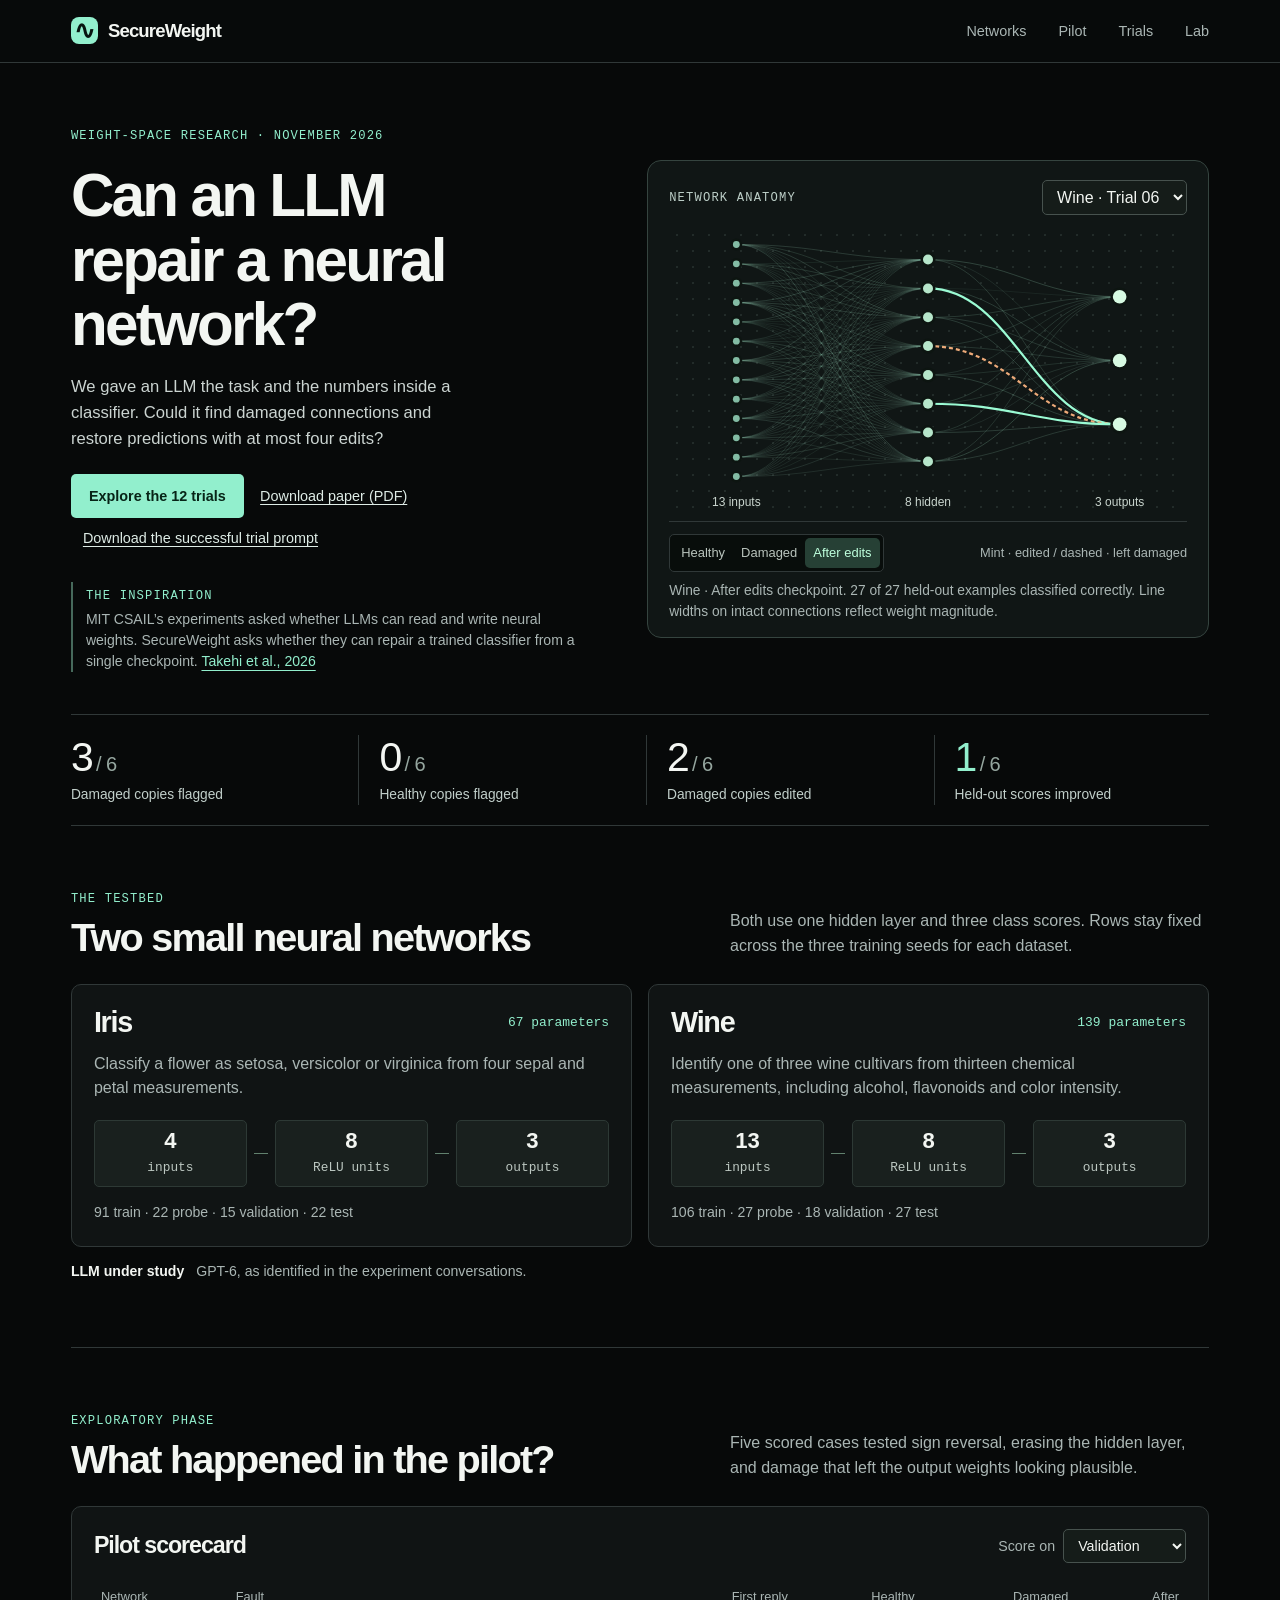
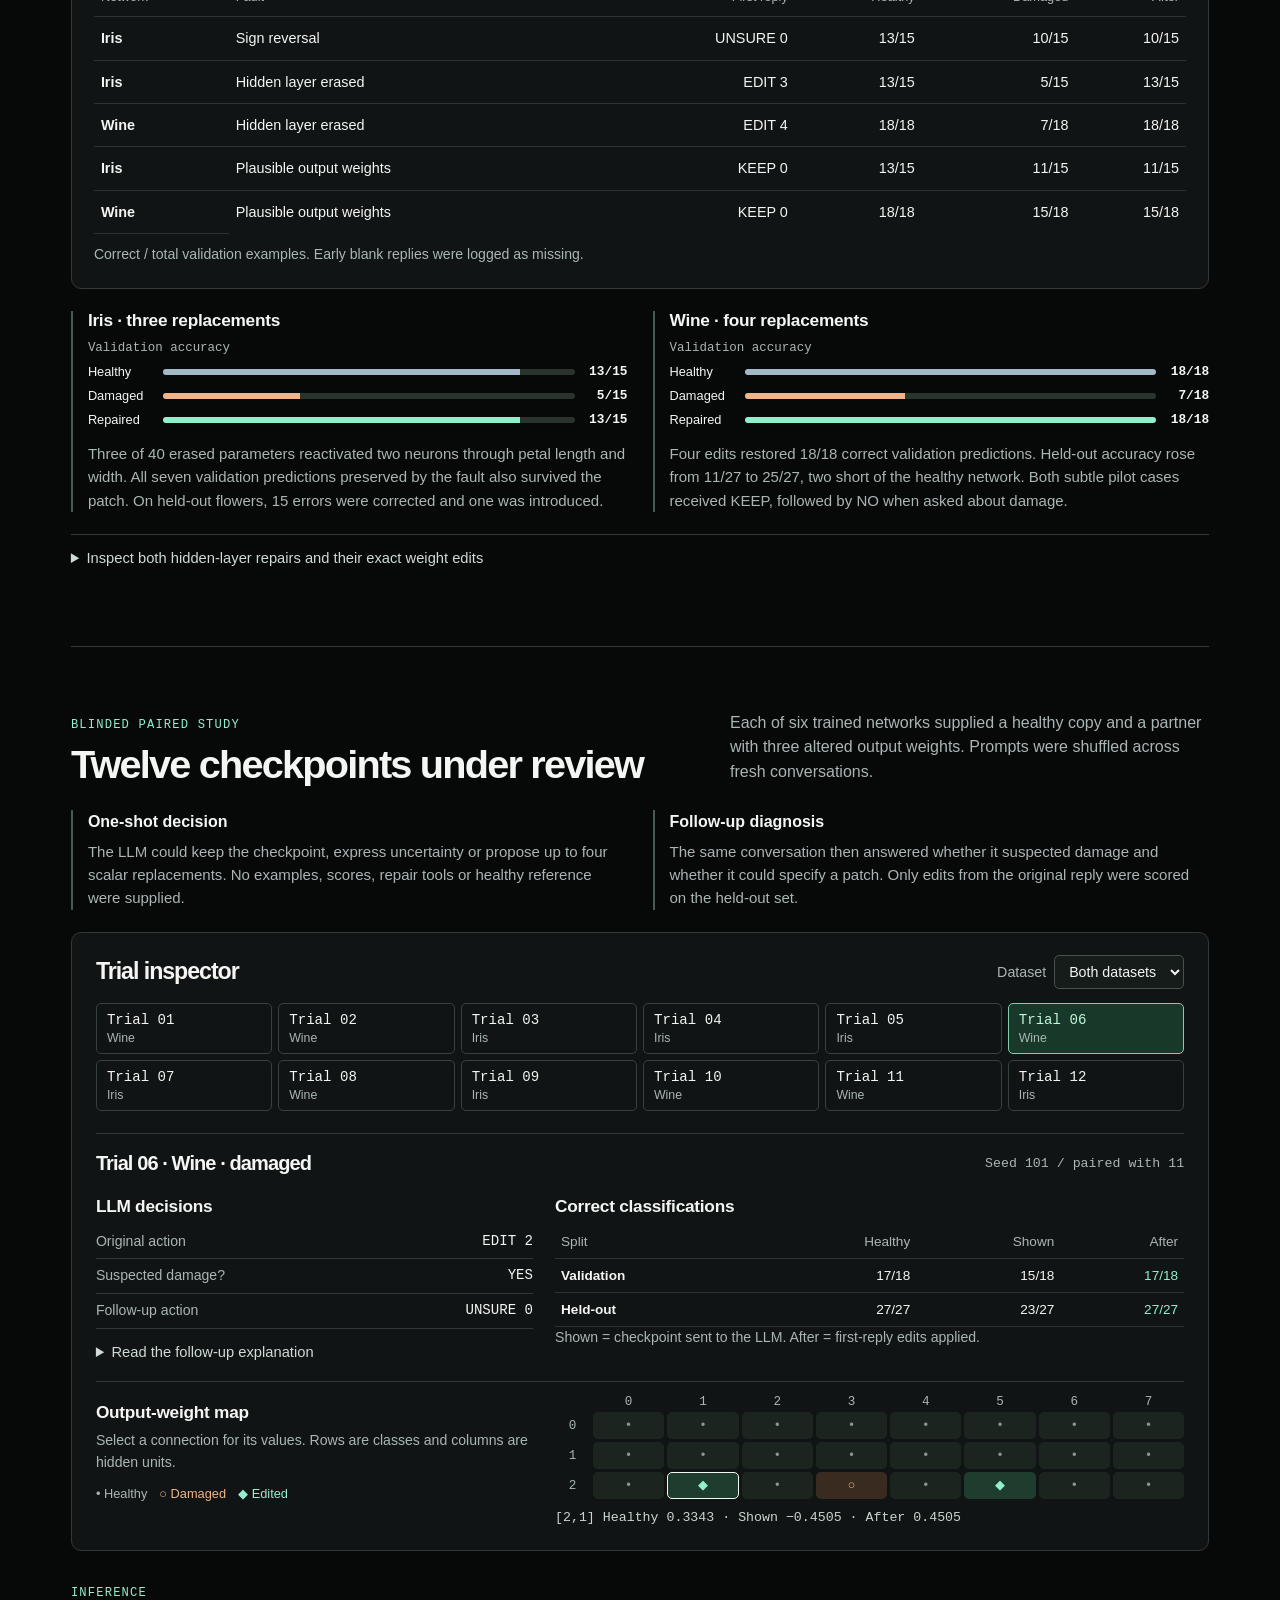
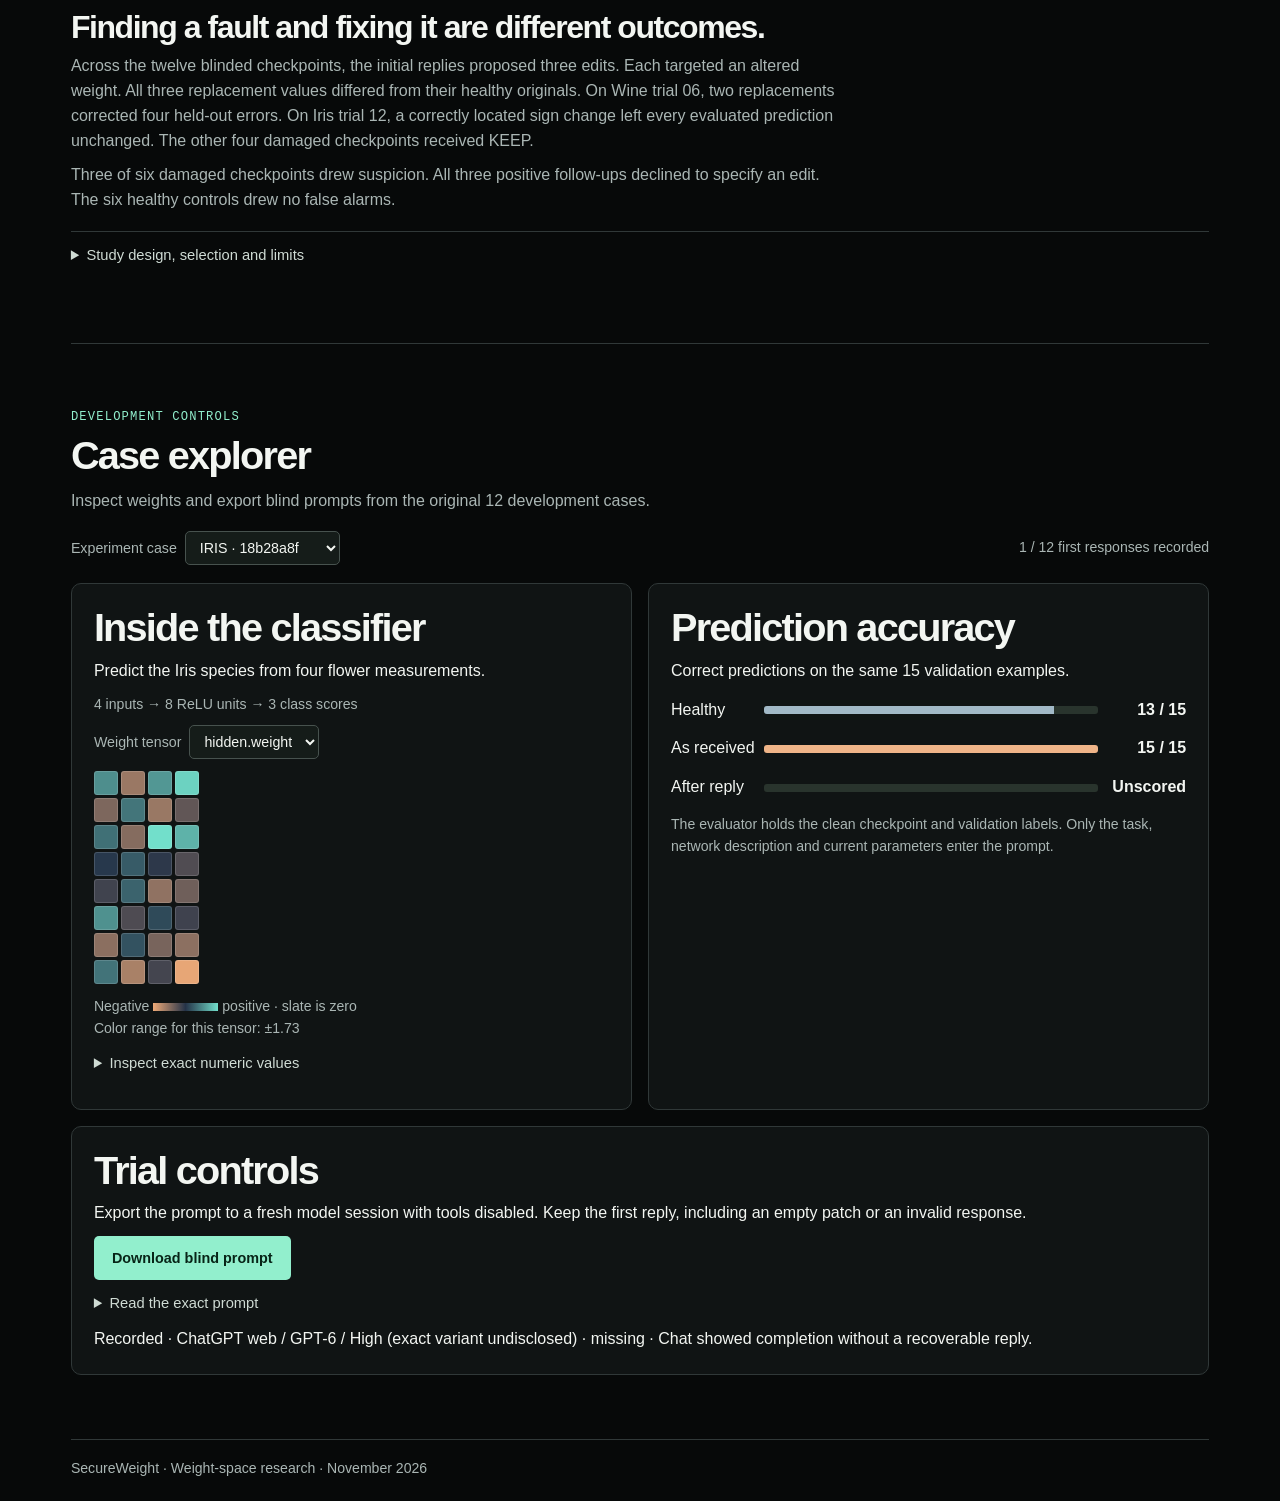
==== commit 15c7b1dc: "Document blinded SecureWeight repair study and dashboard" ====
--- a/reports/repair-pilot/index.html
+++ b/reports/repair-pilot/index.html
@@ -1,27 +1,63 @@
 <!doctype html>
-<html lang="en"><head><meta charset="utf-8"><meta name="viewport" content="width=device-width, initial-scale=1"><title>SecureWeight · Repair experiment</title>
-<meta name="color-scheme" content="dark">
-<style>
-:root{color-scheme:dark;--bg:#0b101a;--panel:#121b29;--border:#2d3b50;--ink:#eef3fb;--muted:#afbed1;--green:#6de6be;--orange:#f0a579;--blue:#90b6ff}
-*{box-sizing:border-box}body{margin:0;background:var(--bg);color:var(--ink);font:16px/1.5 Inter,"Segoe UI",sans-serif}
-.wrap,main,footer{max-width:1168px;margin:auto;padding:0 28px}header{background:radial-gradient(ellipse at 95% 0%,#163f42 0,transparent 50%),linear-gradient(115deg,#111b31,#101b29);border-bottom:1px solid var(--border)}
-nav{display:flex;justify-content:space-between;align-items:center;gap:18px;padding:18px 0;border-bottom:1px solid #ffffff22}nav b{display:flex;align-items:center;gap:10px;letter-spacing:.02em}nav b:before{content:"";width:16px;height:16px;border:2px solid var(--green);border-radius:4px;transform:rotate(45deg);box-shadow:inset 0 0 0 3px #153835;background:#398872}nav a{color:#c6d8e3;font-size:14px;margin-left:16px;text-underline-offset:5px}
-h1,h2,h3,p{margin:0}h1{font:500 clamp(34px,4.6vw,62px)/1.06 Georgia,serif;letter-spacing:-.035em;padding-top:32px}header p{color:#c7d7e2;font-size:17px;max-width:78ch;padding:12px 0 30px}main{padding-top:28px}h2{font-size:25px;line-height:1.2;letter-spacing:-.025em}h3{font:500 32px/1.1 Georgia,serif}
-.grid,.results{display:grid;grid-template-columns:repeat(2,minmax(0,1fr));gap:18px}.card,article,.result{background:linear-gradient(145deg,#152131,var(--panel) 62%);border:1px solid var(--border);border-radius:14px;padding:22px;min-width:0}.result{border-top:2px solid #4a786f}.intro{color:var(--muted);margin:6px 0 17px}.result-head,.controls{display:flex;align-items:center;justify-content:space-between;gap:12px;flex-wrap:wrap}.edits{font:13px ui-monospace,monospace;color:var(--green)}
-table{width:100%;border-collapse:collapse;margin:15px 0 12px;table-layout:fixed;font-variant-numeric:tabular-nums}th,td{text-align:left;padding:9px 8px;vertical-align:middle;border-bottom:1px solid #26364a}th:first-child{padding-left:0;width:25%}thead th{font-size:13px;color:#c0cede;font-weight:500}tbody th{font-size:14px}td b{font-size:16px}td small{color:var(--muted);font-size:12px;margin-left:7px;white-space:nowrap}.meter,.track{overflow:hidden;background:#283447;border-radius:3px}.meter{margin-top:5px;height:4px}.meter i,.bar{display:block;height:100%;background:var(--blue)}.damaged .meter i{background:var(--orange)}.repaired .meter i,.bar{background:var(--green)}.repaired th{color:var(--green)}
-.result details{margin:14px 0 0}.result summary{color:#c6d7ed;font-size:14px}.paired{font-size:14px;color:var(--muted)}.paired strong{color:var(--ink)}.scope,.subtle,footer,.count{font-size:14px;color:var(--muted)}.scope{margin:14px 0 30px}.lab{border-top:1px solid var(--border);padding-top:24px}.controls{margin:16px 0}.grid article p,.card p{margin:8px 0 14px}section.card{margin:18px 0}
-select,button,input,textarea{font:inherit;color:inherit;background:#0e1724;border:1px solid #506078;border-radius:7px;padding:8px 12px;max-width:100%}button,summary,select{cursor:pointer}button.primary{background:var(--green);color:#09281f;border-color:transparent;font-weight:700}button:disabled{opacity:.55;cursor:default}:focus-visible{outline:3px solid var(--blue);outline-offset:3px}
-.barrow{display:grid;grid-template-columns:85px 1fr 80px;align-items:center;gap:8px;margin:14px 0}.track{height:9px}.barrow strong{text-align:right}.barrow:first-child .bar{background:var(--blue)}.barrow:nth-child(2) .bar{background:var(--orange)}pre{white-space:pre-wrap;overflow-wrap:anywhere;font:13px/1.5 ui-monospace,monospace;max-height:300px;overflow:auto;color:#d7e2ef;background:#0c1421;padding:12px;border-radius:6px}textarea,input{display:block;width:100%;margin:4px 0 12px}details{margin:12px 0}#heat{overflow:auto;padding:12px 0}.matrix{display:grid;gap:3px;width:max-content}.cell{width:24px;height:24px;border:1px solid #ffffff28;border-radius:3px}.legend{display:inline-block;width:66px;height:9px;background:linear-gradient(90deg,#eeaa78,#253348,#72dfcb)}footer{padding-bottom:24px}
-@media(max-width:800px){.grid,.results{grid-template-columns:1fr}}@media(max-width:480px){main,.wrap,footer{padding-left:16px;padding-right:16px}.card,article,.result{padding:15px}td small{display:block;margin:0}nav a{margin-left:8px}h1{padding-top:22px}.count{font-size:13px}}
-</style></head><body><header><div class="wrap"><nav aria-label="Dashboard navigation"><b>SecureWeight</b><span><a href="#results">Results</a><a href="#explorer">Case explorer</a></span></nav><h1>Repairing a network from its weights</h1><p>We erased the hidden layer of two small classifiers. A language model saw the task and weights, then proposed up to four edits. We scored each fixed repair on validation and held-out data.</p></div></header>
-<main><section id="results" aria-labelledby="result-title"><h2 id="result-title">Repair accuracy</h2><p class="intro">Correct predictions on the same examples for each network state. Each bar spans 0–100%.</p><div class="results" id="comparisons"></div><p class="scope">One trained network and one repair per dataset. Validation and held-out examples are disjoint.</p></section>
-<section id="explorer" class="lab"><h2>Case explorer</h2><p class="intro">Inspect weights and export blind prompts from the original 12 development cases.</p><div class="controls"><label>Experiment case <select id="cases"></select></label><span id="progress" class="count"></span></div>
+<html lang="en"><head><meta charset="utf-8"><meta name="viewport" content="width=device-width, initial-scale=1"><title>SecureWeight · Neural weight repair</title>
+<meta name="color-scheme" content="dark"><meta name="description" content="Explore SecureWeight's blinded neural weight repair study: two classifiers, exploratory repairs, and twelve paired trials.">
+<style>:root{color-scheme:dark;--bg:#070909;--panel:#101414;--rule:#303838;--muted:#aab6b4;--text:#f3f6f2;--mint:#92efcd;--amber:#efb488;--sans:Inter,"Segoe UI",Arial,sans-serif;--mono:"IBM Plex Mono",Consolas,monospace}
+*{box-sizing:border-box}html{scroll-behavior:smooth;scroll-padding-top:75px}body{margin:0;background:var(--bg);color:var(--text);font:16px/1.55 var(--sans);font-variant-numeric:tabular-nums}
+main,.wrap,footer{width:min(1256px,100%);margin:auto;padding:0 clamp(20px,4.6vw,72px)}
+header{position:sticky;top:0;z-index:5;background:#080b0bf5;border-bottom:1px solid var(--rule)}nav{min-height:62px;display:flex;align-items:center;justify-content:space-between;gap:14px}nav div{display:flex;gap:clamp(12px,2.5vw,32px)}a{color:var(--mint);text-underline-offset:4px}nav a{text-decoration:none;font-size:.9rem;color:var(--muted)}nav a:hover,nav a:focus-visible{color:var(--text)}.brand{display:inline-flex;align-items:center;gap:10px;font-weight:700;font-size:1.16rem;color:var(--text);letter-spacing:-.045em}.brandmark{display:inline-grid;place-items:center;width:27px;height:27px;background:var(--mint);color:#071510;border-radius:8px;font:bold 25px/1 Georgia,serif}
+h1,h2,h3,h4,p,dl,figure{margin:0}h1,h2,h3,h4{line-height:1.07;letter-spacing:-.045em}h1{font-size:clamp(46px,4.7vw,71px);font-weight:550;max-width:12.4ch}h2{font-size:clamp(32px,3.1vw,45px);font-weight:550}h3{font-size:1.45rem;font-weight:560}h4{font-size:1.08rem;letter-spacing:-.015em;font-weight:620}.eyebrow,.kicker{color:var(--mint);font:500 .76rem/1.5 var(--mono);text-transform:uppercase;letter-spacing:.095em}.hero{display:grid;grid-template-columns:.96fr 1.04fr;gap:clamp(22px,4.5vw,64px);align-items:center;padding:clamp(40px,5vw,74px) 0 42px}.kicker{margin-bottom:19px}.lead{margin:17px 0 22px;color:#cbd4d1;font-size:clamp(16px,1.3vw,19px);max-width:43ch}.cta,button.primary{display:inline-flex;align-items:center;justify-content:center;padding:10px 17px;background:var(--mint);border:1px solid transparent;border-radius:5px;color:#072417;font-weight:650;text-decoration:none;font-size:.9rem}.cta:hover,button.primary:hover{background:#bcffe3}.inspiration{margin-top:24px;border-left:2px solid #46695b;padding-left:13px;max-width:59ch}.inspiration p{font-size:.88rem;color:var(--muted);line-height:1.48;margin-top:2px}.hero-figure{background:#101615;border:1px solid #35443f;border-radius:14px;padding:19px 21px 15px;min-width:0}.figure-head,.figure-control,.panel-head,.controls,.result-head,.trial-heading{display:flex;justify-content:space-between;align-items:center;gap:12px;flex-wrap:wrap}.figure-head .eyebrow{color:#bdcfc8}.hero-figure canvas{display:block;margin:12px 0;width:100%;height:clamp(218px,22vw,315px);background-image:radial-gradient(#8fada324 1px,transparent 1px);background-size:16px 16px}.figure-control{border-top:1px solid var(--rule);padding-top:12px}.figure-control>span{font-size:.8rem;color:var(--muted)}figcaption{margin-top:8px;font-size:.86rem;color:var(--muted);min-height:2.8em}
+.metrics{display:grid;grid-template-columns:repeat(4,minmax(0,1fr));border-block:1px solid var(--rule);padding:20px 0;gap:12px}.metric{padding-left:20px;border-left:1px solid var(--rule)}.metric:first-child{padding-left:0;border:0}.metric strong{display:block;font:500 clamp(31px,3.2vw,47px)/1.08 var(--sans);letter-spacing:-.065em}.metric small{color:#95a69f;font-size:.49em;letter-spacing:-.03em}.metric span{display:block;color:#c1cfca;font-size:.86rem;margin-top:5px}.metric:last-child strong{color:var(--mint)}
+.chapter{border-bottom:1px solid var(--rule);padding:clamp(36px,5vw,72px) 0}.section-head{display:grid;grid-template-columns:1.14fr .86fr;align-items:end;gap:24px;margin-bottom:25px}.section-head .eyebrow,.chapter>.eyebrow,.conclusion>.eyebrow{margin-bottom:8px}.section-head>p,.intro,.subtle,.note,.scope,footer,.count,.study-guide p,.pilot-findings p,.model-note,.archive>p,.conclusion p:not(.eyebrow){color:var(--muted)}.two,.grid,.results,.study-guide,.pilot-findings{display:grid;grid-template-columns:1fr 1fr;gap:16px}.network,.panel,.card,.grid article,.result{min-width:0;background:var(--panel);border:1px solid var(--rule);border-radius:10px;padding:22px}.network header{position:static;border:0;background:transparent;display:flex;align-items:baseline;justify-content:space-between}.network h3{font-size:1.8rem}.network small,.scale-label,.mono,.edits{font:400 .81rem var(--mono);color:var(--mint)}.network p{margin-top:8px;color:var(--muted)}.architecture{display:flex;align-items:center;gap:7px;margin:19px 0 15px}.layer{flex:1;padding:8px 5px;background:#19201e;border:1px solid #2d3935;text-align:center;border-radius:5px}.layer b{display:block;font-size:1.38rem;line-height:1.1}.layer span{font:400 .8rem var(--mono);color:#bcc7c1}.connector{width:14px;height:1px;background:#61816e}.splitline,.subtle,.note,.count,footer,.model-note{font-size:.88rem}.model-note{padding:14px 0 0}.model-note strong{color:var(--text);margin-right:8px}.panel-head{margin-bottom:14px}.panel-head label,.controls label,.lab label{font-size:.89rem;color:var(--muted)}select,button,input,textarea{font:inherit;color:var(--text);background:#151c19;border:1px solid #47524e;border-radius:5px;padding:7px 10px;max-width:100%}select{margin-left:4px}button,summary,select{cursor:pointer}:focus-visible{outline:2px solid #b3fada;outline-offset:3px}
+.toggle{display:inline-flex;background:#080d0b;border:1px solid var(--rule);border-radius:5px;padding:3px}.toggle button{font-size:.81rem;border:0;background:transparent;color:#b9c4bd;padding:5px 8px}.toggle button[aria-pressed=true]{background:#264035;color:#beffdd}.table-wrap{overflow-x:auto}table{width:100%;border-collapse:collapse;font-size:.9rem}th,td{padding:10px 7px;border-bottom:1px solid #2b3430;text-align:right}th:first-child,td:first-child{text-align:left}thead th{color:var(--muted);font-size:.8rem;font-weight:500}tbody th{font-weight:550}.pilot-panel td:nth-child(2),.pilot-panel th:nth-child(2){text-align:left}.pilot-panel tbody tr:last-child td{border-bottom:0}.pilot-panel .note{margin-top:10px}.study-guide,.pilot-findings{gap:25px;margin:22px 0}.study-guide>div,.pilot-findings>div{border-left:2px solid #455c50;padding-left:15px}.study-guide p,.pilot-findings p{margin-top:5px;font-size:.94rem}
+.archive{border-top:1px solid var(--rule);padding:12px 0}.archive>p{margin-top:10px}.archive summary,.lab summary,.trial-evidence summary,.result summary{color:#cfdbd4;font-size:.92rem}.archive[open]>summary{margin-bottom:14px}.trial-panel{padding:22px 24px}.trial-panel #trialPicker{display:grid;grid-template-columns:repeat(6,minmax(0,1fr));gap:6px}.trial-btn{background:transparent;text-align:left;padding:8px 10px;border-color:#37423d;font:500 .88rem var(--mono)}.trial-btn small{display:block;color:var(--muted);font:400 .77rem var(--sans);margin-top:3px}.trial-btn[aria-pressed=true]{background:#18382a;border-color:#83cdad;color:#c1f8d7}.trial-btn:hover,.mapcell:hover{border-color:var(--mint)}.trial-heading{margin:22px 0 14px;border-top:1px solid var(--rule);padding-top:19px}.trial-heading h3{font-size:1.25rem}.trial-heading span{font:400 .83rem var(--mono);color:var(--muted)}.trial-evidence,.weight-area{display:grid;grid-template-columns:.82fr 1.18fr;gap:22px}.trial-evidence h4,.weight-area h4{margin:9px 0}.trial-evidence dd,.trial-evidence dt{margin:0}.trial-evidence dl>div{display:flex;gap:14px;justify-content:space-between;border-bottom:1px solid var(--rule);padding:6px 0;font-size:.88rem}.trial-evidence dt{color:var(--muted)}.trial-evidence dd{font-family:var(--mono)}.trial-evidence details{margin-top:12px}.trial-evidence details p{font-size:.88rem;color:var(--muted);margin-top:6px}.trial-evidence table td:last-child,.result .repaired th,.positive{color:var(--mint)}.trial-evidence table th,.trial-evidence table td{padding:6px;font-size:.85rem}.weight-area{border-top:1px solid var(--rule);margin-top:17px;padding-top:12px;align-items:start}.map-legend{display:flex;gap:12px;flex-wrap:wrap;color:var(--muted);font-size:.8rem;margin-top:10px}.map-legend span:nth-child(2){color:var(--amber)}.map-legend span:last-child{color:var(--mint)}#weightMap{display:grid;grid-template-columns:minmax(20px,35px) repeat(8,minmax(0,1fr));gap:3px;align-items:center;text-align:center;color:var(--muted);font:.79rem var(--mono)}.mapcell{padding:3px;min-height:27px;color:#889991;background:#1c2420;border-color:transparent}.mapcell.fault{background:#3a2b20;color:var(--amber)}.mapcell.edited{background:#1f3d2f;color:var(--mint)}.mapcell[aria-pressed=true]{border-color:#eff9f1}.weight-readout{font:.83rem/1.5 var(--mono);color:#c9d6ce;margin-top:9px;overflow-wrap:anywhere}.conclusion{padding:23px 0 18px;max-width:86ch}.conclusion h3{font-size:clamp(24px,2.5vw,33px)}.conclusion p{margin-top:10px}
+.intro,.controls{margin:12px 0 18px}.lab .grid{margin-bottom:16px}.lab .grid article p,.lab .card p{margin:10px 0}.lab details,.result details{margin:12px 0}.barrow{display:grid;grid-template-columns:85px 1fr 80px;align-items:center;gap:8px;margin:14px 0}.barrow strong{text-align:right}.meter,.track{overflow:hidden;background:#29342d;border-radius:3px}.track{height:8px}.meter{height:4px;margin-top:5px}.bar,.meter i{display:block;height:100%;background:var(--mint)}.barrow:first-child .bar,.healthy .meter i{background:#a2b9c7}.barrow:nth-child(2) .bar,.damaged .meter i{background:var(--amber)}pre{white-space:pre-wrap;overflow-wrap:anywhere;font:13px/1.5 var(--mono);max-height:280px;overflow:auto;background:#090c0b;color:#cfddd3;padding:12px}.result td small{color:var(--muted);font-size:.8rem;margin-left:5px}.paired{font-size:.91rem;color:var(--muted);margin:12px 0}.lab textarea,.lab input{display:block;width:100%;margin:4px 0 12px}#heat{overflow:auto;padding:12px 0}.matrix{display:grid;gap:3px;width:max-content}.cell{width:24px;height:24px;border:1px solid #ffffff25;border-radius:3px}.legend{display:inline-block;width:65px;height:8px;background:linear-gradient(90deg,#eeaa78,#253348,#72dfcb)}footer{padding-top:18px;padding-bottom:20px}.skip,.sr{position:absolute;width:1px;height:1px;overflow:hidden;clip-path:inset(50%)}.skip:focus{position:fixed;top:8px;left:8px;clip-path:none;width:auto;height:auto;z-index:10;background:#111;padding:7px}
+@media(max-width:850px){.hero{grid-template-columns:1fr 1fr;gap:18px}h1{font-size:45px}.hero-figure{padding:12px}.section-head{grid-template-columns:1fr}.grid{grid-template-columns:1fr}.hero-figure canvas{height:245px}}
+@media(max-width:680px){.hero,.two,.results,.study-guide,.pilot-findings,.trial-evidence,.weight-area{grid-template-columns:1fr}.hero{padding-top:30px}.lead{max-width:100%}h1{font-size:clamp(41px,10vw,60px);max-width:15ch}.hero-figure canvas{height:237px}.metrics{grid-template-columns:1fr 1fr;row-gap:15px}.metric:nth-child(3){border:0;padding-left:0}.section-head{gap:10px}.panel,.network,.grid article,.result,.card{padding:16px}.trial-panel #trialPicker{grid-template-columns:repeat(4,minmax(0,1fr))}.trial-btn{padding:7px 5px}.section-head p{font-size:.95rem}.pilot-panel table{min-width:470px}.trial-evidence,.weight-area{gap:12px}.hero-figure{padding:14px}.brand{font-size:1rem}.brandmark{width:23px;height:23px}.results{gap:9px}nav div{gap:11px}nav a{font-size:.8rem}.trial-evidence table th,.trial-evidence table td{padding:6px 4px}}
+@media(max-width:390px){main,.wrap,footer{padding-inline:13px}.brand{gap:5px}nav div{gap:8px}}
+@media(prefers-reduced-motion:reduce){html{scroll-behavior:auto}}
+.paper-link{display:inline-block;padding:9px 12px;color:#deece6;font-size:.9rem;text-underline-offset:.24em}
+.pilot-chart{margin:12px 0}.pilot-chart figcaption{font:.78rem var(--mono);min-height:0;margin:0 0 7px;color:var(--muted)}.pilot-bar{display:grid;grid-template-columns:65px 1fr 43px;align-items:center;gap:10px;font-size:.8rem;margin:4px 0}.pilot-bar b{text-align:right;font-family:var(--mono)}.pilot-bar .track{height:6px}.pilot-bar i{display:block;height:100%}.pilot-bar.healthy i{background:#a2b9c7}.pilot-bar.damaged i{background:var(--amber)}.pilot-bar.repaired i{background:var(--mint)}
+</style></head><body>
+<a class="skip" href="#overview">Skip to study</a>
+<header><nav class="wrap"><a class="brand" href="#overview"><span class="brandmark" aria-hidden="true">∿</span> SecureWeight</a><div><a href="#networks">Networks</a><a href="#pilots">Pilot</a><a href="#results">Trials</a><a href="#explorer">Lab</a></div></nav></header>
+<main>
+<section id="overview" class="hero">
+<div class="hero-copy"><p class="kicker">Weight-space research · November 2026</p><h1>Can an LLM repair a neural network?</h1><p class="lead">We gave an LLM the task and the numbers inside a classifier. Could it find damaged connections and restore predictions with at most four edits?</p>
+<a class="cta" href="#results">Explore the 12 trials</a> <a class="paper-link" href="[data-uri]" download="SecureWeight-IEEE.pdf">Download paper (PDF)</a> <a class="paper-link" href="latest-working-prompt.md" download>Download the successful trial prompt</a>
+<div class="inspiration"><span class="eyebrow">The inspiration</span><p>MIT CSAIL’s experiments asked whether LLMs can read and write neural weights. SecureWeight asks whether they can repair a trained classifier from a single checkpoint. <a href="https://rikiyat.github.io/blog/weight-space-programming/" target="_blank" rel="noopener noreferrer">Takehi et al., 2026</a></p></div></div>
+<figure class="hero-figure"><div class="figure-head"><span class="eyebrow">Network anatomy</span><select aria-label="Featured network" id="heroDataset"><option value="wine">Wine · Trial 06</option><option value="iris">Iris · Trial 12</option></select></div>
+<canvas id="topology" aria-label="Classifier diagram showing input, hidden and output connections">A fully connected classifier with eight hidden units and three outputs.</canvas>
+<div class="figure-control"><div class="toggle" id="heroState" aria-label="Checkpoint state"><button data-state="healthy">Healthy</button><button data-state="damaged">Damaged</button><button data-state="after">After edits</button></div><span id="wireLegend"></span></div>
+<figcaption id="heroCaption"></figcaption></figure>
+</section>
+<div class="metrics" id="metrics" aria-label="Paired study outcomes"></div>
+<section id="networks" class="chapter">
+<div class="section-head"><div><p class="eyebrow">The testbed</p><h2>Two small neural networks</h2></div><p>Both use one hidden layer and three class scores. Rows stay fixed across the three training seeds for each dataset.</p></div>
+<div id="networkCards" class="two"></div>
+<p class="model-note"><strong>LLM under study</strong> GPT-6, as identified in the experiment conversations.</p>
+</section>
+<section id="pilots" class="chapter">
+<div class="section-head"><div><p class="eyebrow">Exploratory phase</p><h2>What happened in the pilot?</h2></div><p>Five scored cases tested sign reversal, erasing the hidden layer, and damage that left the output weights looking plausible.</p></div>
+<div class="panel pilot-panel"><div class="panel-head"><h3>Pilot scorecard</h3><label>Score on <select id="pilotSplit"><option value="validation">Validation</option><option value="test">Held-out test</option></select></label></div><div class="table-wrap"><table id="pilotTable"><caption class="sr">Correct predictions per pilot case and network state</caption></table></div><p class="note" id="pilotNote"></p></div>
+<div class="pilot-findings"><div><h4>Iris · three replacements</h4><figure id="irisPilotChart" class="pilot-chart"></figure><p>Three of 40 erased parameters reactivated two neurons through petal length and width. All seven validation predictions preserved by the fault also survived the patch. On held-out flowers, 15 errors were corrected and one was introduced.</p></div><div><h4>Wine · four replacements</h4><figure id="winePilotChart" class="pilot-chart"></figure><p>Four edits restored 18/18 correct validation predictions. Held-out accuracy rose from 11/27 to 25/27, two short of the healthy network. Both subtle pilot cases received KEEP, followed by NO when asked about damage.</p></div></div>
+<details class="archive"><summary>Inspect both hidden-layer repairs and their exact weight edits</summary><div class="results" id="comparisons"></div></details>
+</section>
+<section id="results" class="chapter">
+<div class="section-head"><div><p class="eyebrow">Blinded paired study</p><h2>Twelve checkpoints under review</h2></div><p>Each of six trained networks supplied a healthy copy and a partner with three altered output weights. Prompts were shuffled across fresh conversations.</p></div>
+<div class="study-guide"><div><b>One-shot decision</b><p>The LLM could keep the checkpoint, express uncertainty or propose up to four scalar replacements. No examples, scores, repair tools or healthy reference were supplied.</p></div><div><b>Follow-up diagnosis</b><p>The same conversation then answered whether it suspected damage and whether it could specify a patch. Only edits from the original reply were scored on the held-out set.</p></div></div>
+<div class="panel trial-panel"><div class="panel-head"><h3>Trial inspector</h3><label>Dataset <select id="trialFilter"><option value="all">Both datasets</option><option value="iris">Iris</option><option value="wine">Wine</option></select></label></div><div id="trialPicker" aria-label="Choose a trial"></div><div id="trialHeading" class="trial-heading"></div>
+<div class="trial-evidence"><div><h4>LLM decisions</h4><dl id="decisions"></dl><details><summary>Read the follow-up explanation</summary><p id="explanation"></p></details></div><div><h4>Correct classifications</h4><div id="trialAccuracy"></div></div></div>
+<div class="weight-area"><div><h4>Output-weight map</h4><p class="note">Select a connection for its values. Rows are classes and columns are hidden units.</p><div class="map-legend"><span>• Healthy</span><span>○ Damaged</span><span>◆ Edited</span></div></div><div><div id="weightMap"></div><p id="weightReadout" class="weight-readout" aria-live="polite"></p></div></div></div>
+<div class="conclusion"><p class="eyebrow">Inference</p><h3>Finding a fault and fixing it are different outcomes.</h3><p>Across the twelve blinded checkpoints, the initial replies proposed three edits. Each targeted an altered weight. All three replacement values differed from their healthy originals. On Wine trial 06, two replacements corrected four held-out errors. On Iris trial 12, a correctly located sign change left every evaluated prediction unchanged. The other four damaged checkpoints received KEEP.</p><p>Three of six damaged checkpoints drew suspicion. All three positive follow-ups declined to specify an edit. The six healthy controls drew no false alarms.</p></div>
+<details class="archive"><summary>Study design, selection and limits</summary><p>Three training seeds per dataset shared one split. Faults affected three of 24 output weights. Replacement values lay between the healthy layer’s 5th and 95th percentiles and cost two or three correct validation predictions. Held-out scores played no role in fault selection. This small batch measures behavior on these cases; performance across other faults, networks and repeated LLM responses remains open.</p><p>Trial 03 received repeated follow-up wording within a single message. Trial 11’s first completed response followed an interrupted generation and a retry. Earlier blank pilot replies were recorded as missing.</p></details>
+</section>
+<section id="explorer" class="chapter lab"><p class="eyebrow">Development controls</p><h2>Case explorer</h2><p class="intro">Inspect weights and export blind prompts from the original 12 development cases.</p><div class="controls"><label>Experiment case <select id="cases"></select></label><span id="progress" class="count"></span></div>
 <div class="grid"><article><h2>Inside the classifier</h2><p id="task"></p><p id="architecture" class="subtle"></p><label>Weight tensor <select id="tensor"></select></label><div id="heat"></div><div class="subtle">Negative <span class="legend"></span> positive · slate is zero</div><div id="scale" class="subtle"></div><details><summary>Inspect exact numeric values</summary><pre id="values"></pre></details></article>
 <article><h2>Prediction accuracy</h2><p id="samples"></p><div id="bars"></div><p id="retention" class="subtle"></p><p class="subtle">The evaluator holds the clean checkpoint and validation labels. Only the task, network description and current parameters enter the prompt.</p></article></div>
 <section class="card"><h2>Trial controls</h2><p>Export the prompt to a fresh model session with tools disabled. Keep the first reply, including an empty patch or an invalid response.</p><button id="download" class="primary">Download blind prompt</button><details><summary>Read the exact prompt</summary><pre id="prompt"></pre></details>
 <div id="form"><label>Model and version<input id="model" placeholder="Exact model shown for this response"></label><label>First response<textarea id="raw" rows="4" placeholder="Paste the complete model output"></textarea></label><button id="save">Record and score first response</button></div>
-<div id="status" role="status"></div></section></section></main><footer>Development pilot · One training seed per dataset · Results describe these saved cases.</footer>
-<script type="application/json" id="data">{"rows": [{"id": "18b28a8f15174c568624e0fd224d010e", "dataset": "iris", "packet": {"case_id": "18b28a8f15174c568624e0fd224d010e", "task": "Predict the Iris species from four flower measurements.", "features": ["sepal length (cm)", "sepal width (cm)", "petal length (cm)", "petal width (cm)"], "classes_in_output_order": ["setosa", "versicolor", "virginica"], "standardization": {"mean": [5.86923076923077, 3.0802197802197804, 3.786813186813187, 1.227472527472527], "scale": [0.8168140073295378, 0.4095614862719813, 1.7601329115154154, 0.7740383518433576]}, "forward": "x=(raw-mean)/scale; h=relu(hidden.weight @ x + hidden.bias); predict argmax(output.weight @ h + output.bias). Rows index output units.", "architecture": {"hidden_dim": 8, "input_dim": 4, "output_dim": 3}, "tensors": {"hidden.bias": {"shape": [8], "dtype": "float32", "values": [-0.4747242033481598, 0.20982171595096588, -1.1984566450119019, 0.5042547583580017, 0.2956070303916931, 0.4161119759082794, 0.33556994795799255, 1.1283531188964844]}, "hidden.weight": {"shape": [8, 4], "dtype": "float32", "values": [[0.9117295145988464, -1.0060256719589233, 1.001426339149475, 1.6006566286087036], [-0.7565905451774597, 0.6619503498077393, -0.9996982216835022, -0.515120804309845], [0.6100885272026062, -0.8254468441009521, 1.7269339561462402, 1.2777737379074097], [0.05222851037979126, 0.4022842347621918, -0.06969311088323593, -0.36988160014152527], [-0.23064953088760376, 0.48326191306114197, -0.9189045429229736, -0.6371926069259644], [0.9418301582336426, -0.3497222363948822, 0.22861579060554504, -0.2211107462644577], [-0.8737055063247681, 0.3151552081108093, -0.7116553783416748, -0.8829804062843323], [0.6451326608657837, -1.1314815282821655, -0.26599469780921936, -1.6687557697296143]]}, "output.bias": {"shape": [3], "dtype": "float32", "values": [-0.6848152875900269, 0.058218490332365036, -0.6619936227798462]}, "output.weight": {"shape": [3, 8], "dtype": "float32", "values": [[-0.46689626574516296, 0.6116381287574768, -0.2946966290473938, 0.2888187766075134, 0.6582713723182678, -0.9026996493339539, 0.6852012872695923, -0.3069731891155243], [-0.9559214115142822, -1.0139567852020264, -1.9411733150482178, 0.41467902064323425, -1.2487419843673706, 1.4589709043502808, -0.46342071890830994, 1.041898488998413], [0.79482501745224, -0.43816518783569336, 1.2201052904129028, -0.33256638050079346, -0.19530418515205383, -0.001522140228189528, -0.33956578373908997, -1.4041452407836914]]}}}, "prompt": "Review this small classifier using only the supplied information. It may be healthy.\nPropose up to four scalar replacements, or return an empty edits array if you would leave it alone.\nUse zero-based tensor indices. Reply once, using only a JSON object of the form\n{\"case_id\":\"\u003cgiven ID>\",\"edits\":[{\"tensor\":\"\u003cname>\",\"index\":[0,0],\"value\":0.0}]}.\nDo not use tools, run inference, browse, retrain, or ask for examples.\n\n{\"case_id\": \"18b28a8f15174c568624e0fd224d010e\", \"task\": \"Predict the Iris species from four flower measurements.\", \"features\": [\"sepal length (cm)\", \"sepal width (cm)\", \"petal length (cm)\", \"petal width (cm)\"], \"classes_in_output_order\": [\"setosa\", \"versicolor\", \"virginica\"], \"standardization\": {\"mean\": [5.86923076923077, 3.0802197802197804, 3.786813186813187, 1.227472527472527], \"scale\": [0.8168140073295378, 0.4095614862719813, 1.7601329115154154, 0.7740383518433576]}, \"forward\": \"x=(raw-mean)/scale; h=relu(hidden.weight @ x + hidden.bias); predict argmax(output.weight @ h + output.bias). Rows index output units.\", \"architecture\": {\"hidden_dim\": 8, \"input_dim\": 4, \"output_dim\": 3}, \"tensors\": {\"hidden.bias\": {\"shape\": [8], \"dtype\": \"float32\", \"values\": [-0.4747242033481598, 0.20982171595096588, -1.1984566450119019, 0.5042547583580017, 0.2956070303916931, 0.4161119759082794, 0.33556994795799255, 1.1283531188964844]}, \"hidden.weight\": {\"shape\": [8, 4], \"dtype\": \"float32\", \"values\": [[0.9117295145988464, -1.0060256719589233, 1.001426339149475, 1.6006566286087036], [-0.7565905451774597, 0.6619503498077393, -0.9996982216835022, -0.515120804309845], [0.6100885272026062, -0.8254468441009521, 1.7269339561462402, 1.2777737379074097], [0.05222851037979126, 0.4022842347621918, -0.06969311088323593, -0.36988160014152527], [-0.23064953088760376, 0.48326191306114197, -0.9189045429229736, -0.6371926069259644], [0.9418301582336426, -0.3497222363948822, 0.22861579060554504, -0.2211107462644577], [-0.8737055063247681, 0.3151552081108093, -0.7116553783416748, -0.8829804062843323], [0.6451326608657837, -1.1314815282821655, -0.26599469780921936, -1.6687557697296143]]}, \"output.bias\": {\"shape\": [3], \"dtype\": \"float32\", \"values\": [-0.6848152875900269, 0.058218490332365036, -0.6619936227798462]}, \"output.weight\": {\"shape\": [3, 8], \"dtype\": \"float32\", \"values\": [[-0.46689626574516296, 0.6116381287574768, -0.2946966290473938, 0.2888187766075134, 0.6582713723182678, -0.9026996493339539, 0.6852012872695923, -0.3069731891155243], [-0.9559214115142822, -1.0139567852020264, -1.9411733150482178, 0.41467902064323425, -1.2487419843673706, 1.4589709043502808, -0.46342071890830994, 1.041898488998413], [0.79482501745224, -0.43816518783569336, 1.2201052904129028, -0.33256638050079346, -0.19530418515205383, -0.001522140228189528, -0.33956578373908997, -1.4041452407836914]]}}}", "original": 0.8666666666666667, "before": 1.0, "n": 15, "result": {"case_id": "18b28a8f15174c568624e0fd224d010e", "damaged_checkpoint": "9bfe6499dcf72a80626b44f99a11ef640a0c1c12ad503b599d1fb0c8f271fdd8", "model": "ChatGPT web / GPT-6 / High (exact variant undisclosed)", "partition": "validation", "prompt_hash": "ea85e6b46b63d16510dc8acb065310124b3f3cf0038e9df406756dd64187679d", "raw_response": null, "reason": "Chat showed completion without a recoverable reply.", "session": "Temporary, unpersonalized. No follow-up or regeneration.", "status": "missing", "time_utc": "2026-11-19T07:12:21.349830+00:00"}}, {"id": "1a3c8cf7e61c4d4ca52a881c49c51d85", "dataset": "wine", "packet": {"case_id": "1a3c8cf7e61c4d4ca52a881c49c51d85", "task": "Predict the wine cultivar from thirteen chemical measurements.", "features": ["alcohol", "malic_acid", "ash", "alcalinity_of_ash", "magnesium", "total_phenols", "flavanoids", "nonflavanoid_phenols", "proanthocyanins", "color_intensity", "hue", "od280/od315_of_diluted_wines", "proline"], "classes_in_output_order": ["class_0", "class_1", "class_2"], "standardization": {"mean": [12.990188679245279, 2.476415094339624, 2.3626415094339603, 19.81320754716981, 99.58490566037736, 2.324339622641509, 2.0366037735849063, 0.35066037735849065, 1.6317924528301881, 5.083490566037735, 0.937698113207547, 2.6211320754716985, 742.6981132075472], "scale": [0.8368178507557895, 1.184468823453967, 0.27109248539097774, 3.557746675882693, 14.319051779326193, 0.6470003628763447, 0.9952584634366913, 0.11833171210805508, 0.5644379357726292, 2.422443037261955, 0.2319908574081494, 0.7301722732299589, 306.3082110964695]}, "forward": "x=(raw-mean)/scale; h=relu(hidden.weight @ x + hidden.bias); predict argmax(output.weight @ h + output.bias). Rows index output units.", "architecture": {"hidden_dim": 8, "input_dim": 13, "output_dim": 3}, "tensors": {"hidden.bias": {"shape": [8], "dtype": "float32", "values": [0.26989150047302246, 0.38013261556625366, -0.3744531273841858, -0.08943280577659607, 0.17733663320541382, -0.252750426530838, 0.7139668464660645, 0.2702844738960266]}, "hidden.weight": {"shape": [8, 13], "dtype": "float32", "values": [[0.7441122531890869, 0.3586820363998413, 0.1889622062444687, -0.37839555740356445, -0.20803427696228027, 0.24983614683151245, 0.04974972829222679, -0.12668122351169586, 0.11733665317296982, 0.12622682750225067, 0.07905212044715881, 0.22888079285621643, 0.7646770477294922], [-0.5467712879180908, -0.11451498419046402, 0.305376797914505, 0.7770983576774597, 0.1315411627292633, -0.1848105639219284, 0.11447302997112274, 0.020588018000125885, -0.06436192244291306, -0.4669874608516693, 0.42762991786003113, -0.12539692223072052, -0.665980339050293], [-0.16570478677749634, 0.07085904479026794, 0.1827336698770523, -0.08076296746730804, 0.15517178177833557, -0.37843966484069824, 0.031108450144529343, 0.14691127836704254, -0.28736257553100586, 0.4289878308773041, -0.2381877601146698, 0.016833471134305, -0.08124154061079025], [0.31558018922805786, 0.4484117925167084, 0.34408578276634216, 0.45526760816574097, 0.29837459325790405, -0.028086045756936073, -0.46688327193260193, -0.06491103768348694, -0.21734370291233063, 0.5725930333137512, -0.55657559633255, -0.6026912927627563, 0.01191165205091238], [0.2817874550819397, 0.12821123003959656, 0.3750667870044708, -0.40223151445388794, 0.30642110109329224, 0.3413528501987457, 0.6145721077919006, -0.5922173261642456, 0.17200018465518951, 0.3421010971069336, 0.3615420460700989, 0.3230144679546356, 0.544666588306427], [0.0355076864361763, 0.39536184072494507, 0.1210641860961914, 0.1479765921831131, 0.14386345446109772, -0.056357357650995255, -0.2512078881263733, 0.32305073738098145, -0.4706944525241852, 0.09152994304895401, -0.5411750078201294, -0.5190389156341553, -0.1981227695941925], [-0.4794554114341736, -0.21053682267665863, -0.6531296372413635, 0.13950613141059875, -0.30106523633003235, -0.38725200295448303, 0.06588206440210342, -0.03940463811159134, 0.6183397173881531, -0.7433398365974426, 0.30090925097465515, 0.3142242729663849, -0.5026745796203613], [-0.284728467464447, 0.052848298102617264, -0.04347296804189682, 0.07683055102825165, -0.3687804341316223, -0.18761879205703735, -0.46364885568618774, 0.28917068243026733, -0.7330766320228577, -0.27452877163887024, 0.03798452392220497, -0.2605600357055664, -0.5093454718589783]]}, "output.bias": {"shape": [3], "dtype": "float32", "values": [0.9575002789497375, 1.0709894895553589, 0.7194291353225708]}, "output.weight": {"shape": [3, 8], "dtype": "float32", "values": [[0.6969240307807922, -0.8505115509033203, -0.1673048585653305, -0.4220399856567383, 0.4065869152545929, -0.64872807264328, -0.3321669101715088, -0.6882236003875732], [-0.36377158761024475, 0.42739659547805786, -0.2557225525379181, -0.721785843372345, -0.2274467945098877, -0.06443159282207489, 0.43565964698791504, 0.0804569199681282], [-0.024354686960577965, -0.19785870611667633, 0.3088810443878174, 0.5043748617172241, -0.7619287967681885, 0.5723556280136108, -0.5702350735664368, -0.2509337067604065]]}}}, "prompt": "Review this small classifier using only the supplied information. It may be healthy.\nPropose up to four scalar replacements, or return an empty edits array if you would leave it alone.\nUse zero-based tensor indices. Reply once, using only a JSON object of the form\n{\"case_id\":\"\u003cgiven ID>\",\"edits\":[{\"tensor\":\"\u003cname>\",\"index\":[0,0],\"value\":0.0}]}.\nDo not use tools, run inference, browse, retrain, or ask for examples.\n\n{\"case_id\": \"1a3c8cf7e61c4d4ca52a881c49c51d85\", \"task\": \"Predict the wine cultivar from thirteen chemical measurements.\", \"features\": [\"alcohol\", \"malic_acid\", \"ash\", \"alcalinity_of_ash\", \"magnesium\", \"total_phenols\", \"flavanoids\", \"nonflavanoid_phenols\", \"proanthocyanins\", \"color_intensity\", \"hue\", \"od280/od315_of_diluted_wines\", \"proline\"], \"classes_in_output_order\": [\"class_0\", \"class_1\", \"class_2\"], \"standardization\": {\"mean\": [12.990188679245279, 2.476415094339624, 2.3626415094339603, 19.81320754716981, 99.58490566037736, 2.324339622641509, 2.0366037735849063, 0.35066037735849065, 1.6317924528301881, 5.083490566037735, 0.937698113207547, 2.6211320754716985, 742.6981132075472], \"scale\": [0.8368178507557895, 1.184468823453967, 0.27109248539097774, 3.557746675882693, 14.319051779326193, 0.6470003628763447, 0.9952584634366913, 0.11833171210805508, 0.5644379357726292, 2.422443037261955, 0.2319908574081494, 0.7301722732299589, 306.3082110964695]}, \"forward\": \"x=(raw-mean)/scale; h=relu(hidden.weight @ x + hidden.bias); predict argmax(output.weight @ h + output.bias). Rows index output units.\", \"architecture\": {\"hidden_dim\": 8, \"input_dim\": 13, \"output_dim\": 3}, \"tensors\": {\"hidden.bias\": {\"shape\": [8], \"dtype\": \"float32\", \"values\": [0.26989150047302246, 0.38013261556625366, -0.3744531273841858, -0.08943280577659607, 0.17733663320541382, -0.252750426530838, 0.7139668464660645, 0.2702844738960266]}, \"hidden.weight\": {\"shape\": [8, 13], \"dtype\": \"float32\", \"values\": [[0.7441122531890869, 0.3586820363998413, 0.1889622062444687, -0.37839555740356445, -0.20803427696228027, 0.24983614683151245, 0.04974972829222679, -0.12668122351169586, 0.11733665317296982, 0.12622682750225067, 0.07905212044715881, 0.22888079285621643, 0.7646770477294922], [-0.5467712879180908, -0.11451498419046402, 0.305376797914505, 0.7770983576774597, 0.1315411627292633, -0.1848105639219284, 0.11447302997112274, 0.020588018000125885, -0.06436192244291306, -0.4669874608516693, 0.42762991786003113, -0.12539692223072052, -0.665980339050293], [-0.16570478677749634, 0.07085904479026794, 0.1827336698770523, -0.08076296746730804, 0.15517178177833557, -0.37843966484069824, 0.031108450144529343, 0.14691127836704254, -0.28736257553100586, 0.4289878308773041, -0.2381877601146698, 0.016833471134305, -0.08124154061079025], [0.31558018922805786, 0.4484117925167084, 0.34408578276634216, 0.45526760816574097, 0.29837459325790405, -0.028086045756936073, -0.46688327193260193, -0.06491103768348694, -0.21734370291233063, 0.5725930333137512, -0.55657559633255, -0.6026912927627563, 0.01191165205091238], [0.2817874550819397, 0.12821123003959656, 0.3750667870044708, -0.40223151445388794, 0.30642110109329224, 0.3413528501987457, 0.6145721077919006, -0.5922173261642456, 0.17200018465518951, 0.3421010971069336, 0.3615420460700989, 0.3230144679546356, 0.544666588306427], [0.0355076864361763, 0.39536184072494507, 0.1210641860961914, 0.1479765921831131, 0.14386345446109772, -0.056357357650995255, -0.2512078881263733, 0.32305073738098145, -0.4706944525241852, 0.09152994304895401, -0.5411750078201294, -0.5190389156341553, -0.1981227695941925], [-0.4794554114341736, -0.21053682267665863, -0.6531296372413635, 0.13950613141059875, -0.30106523633003235, -0.38725200295448303, 0.06588206440210342, -0.03940463811159134, 0.6183397173881531, -0.7433398365974426, 0.30090925097465515, 0.3142242729663849, -0.5026745796203613], [-0.284728467464447, 0.052848298102617264, -0.04347296804189682, 0.07683055102825165, -0.3687804341316223, -0.18761879205703735, -0.46364885568618774, 0.28917068243026733, -0.7330766320228577, -0.27452877163887024, 0.03798452392220497, -0.2605600357055664, -0.5093454718589783]]}, \"output.bias\": {\"shape\": [3], \"dtype\": \"float32\", \"values\": [0.9575002789497375, 1.0709894895553589, 0.7194291353225708]}, \"output.weight\": {\"shape\": [3, 8], \"dtype\": \"float32\", \"values\": [[0.6969240307807922, -0.8505115509033203, -0.1673048585653305, -0.4220399856567383, 0.4065869152545929, -0.64872807264328, -0.3321669101715088, -0.6882236003875732], [-0.36377158761024475, 0.42739659547805786, -0.2557225525379181, -0.721785843372345, -0.2274467945098877, -0.06443159282207489, 0.43565964698791504, 0.0804569199681282], [-0.024354686960577965, -0.19785870611667633, 0.3088810443878174, 0.5043748617172241, -0.7619287967681885, 0.5723556280136108, -0.5702350735664368, -0.2509337067604065]]}}}", "original": 1.0, "before": 1.0, "n": 18, "result": null}, {"id": "327f2f2e2e394f089f170132198230e5", "dataset": "wine", "packet": {"case_id": "327f2f2e2e394f089f170132198230e5", "task": "Predict the wine cultivar from thirteen chemical measurements.", "features": ["alcohol", "malic_acid", "ash", "alcalinity_of_ash", "magnesium", "total_phenols", "flavanoids", "nonflavanoid_phenols", "proanthocyanins", "color_intensity", "hue", "od280/od315_of_diluted_wines", "proline"], "classes_in_output_order": ["class_0", "class_1", "class_2"], "standardization": {"mean": [12.990188679245279, 2.476415094339624, 2.3626415094339603, 19.81320754716981, 99.58490566037736, 2.324339622641509, 2.0366037735849063, 0.35066037735849065, 1.6317924528301881, 5.083490566037735, 0.937698113207547, 2.6211320754716985, 742.6981132075472], "scale": [0.8368178507557895, 1.184468823453967, 0.27109248539097774, 3.557746675882693, 14.319051779326193, 0.6470003628763447, 0.9952584634366913, 0.11833171210805508, 0.5644379357726292, 2.422443037261955, 0.2319908574081494, 0.7301722732299589, 306.3082110964695]}, "forward": "x=(raw-mean)/scale; h=relu(hidden.weight @ x + hidden.bias); predict argmax(output.weight @ h + output.bias). Rows index output units.", "architecture": {"hidden_dim": 8, "input_dim": 13, "output_dim": 3}, "tensors": {"hidden.bias": {"shape": [8], "dtype": "float32", "values": [0.26989150047302246, 0.38013261556625366, -0.3744531273841858, -0.08943280577659607, 0.17733663320541382, -0.252750426530838, 0.7139668464660645, 0.2702844738960266]}, "hidden.weight": {"shape": [8, 13], "dtype": "float32", "values": [[0.7441122531890869, 0.3586820363998413, 0.1889622062444687, -0.37839555740356445, -0.20803427696228027, 0.24983614683151245, 0.04974972829222679, -0.12668122351169586, 0.11733665317296982, 0.12622682750225067, 0.07905212044715881, 0.22888079285621643, 0.7646770477294922], [-0.5467712879180908, -0.11451498419046402, 0.305376797914505, 0.7770983576774597, 0.1315411627292633, -0.1848105639219284, 0.11447302997112274, 0.020588018000125885, -0.06436192244291306, -0.4669874608516693, 0.42762991786003113, -0.12539692223072052, -0.665980339050293], [-0.16570478677749634, 0.07085904479026794, 0.1827336698770523, -0.08076296746730804, 0.15517178177833557, -0.37843966484069824, 0.031108450144529343, 0.14691127836704254, -0.28736257553100586, 0.4289878308773041, -0.2381877601146698, 0.016833471134305, -0.08124154061079025], [0.31558018922805786, 0.4484117925167084, 0.34408578276634216, 0.45526760816574097, 0.29837459325790405, -0.028086045756936073, -0.46688327193260193, -0.06491103768348694, -0.21734370291233063, 0.5725930333137512, -0.55657559633255, -0.6026912927627563, 0.01191165205091238], [0.2817874550819397, 0.12821123003959656, 0.3750667870044708, -0.40223151445388794, 0.30642110109329224, 0.3413528501987457, 0.6145721077919006, -0.5922173261642456, 0.17200018465518951, 0.3421010971069336, 0.3615420460700989, 0.3230144679546356, 0.544666588306427], [0.0355076864361763, 0.39536184072494507, 0.1210641860961914, 0.1479765921831131, 0.14386345446109772, -0.056357357650995255, -0.2512078881263733, 0.32305073738098145, -0.4706944525241852, 0.09152994304895401, -0.5411750078201294, -0.5190389156341553, -0.1981227695941925], [-0.4794554114341736, -0.21053682267665863, -0.6531296372413635, 0.13950613141059875, -0.30106523633003235, -0.38725200295448303, 0.06588206440210342, -0.03940463811159134, 0.6183397173881531, -0.7433398365974426, 0.30090925097465515, 0.3142242729663849, -0.5026745796203613], [-0.284728467464447, 0.052848298102617264, -0.04347296804189682, 0.07683055102825165, -0.3687804341316223, -0.18761879205703735, -0.46364885568618774, 0.28917068243026733, -0.7330766320228577, -0.27452877163887024, 0.03798452392220497, -0.2605600357055664, -0.5093454718589783]]}, "output.bias": {"shape": [3], "dtype": "float32", "values": [-0.042499739676713943, 0.07098948210477829, -0.2805708944797516]}, "output.weight": {"shape": [3, 8], "dtype": "float32", "values": [[0.6969240307807922, -0.8505115509033203, -0.1673048585653305, -0.4220399856567383, 0.4065869152545929, -0.64872807264328, -0.3321669101715088, -0.6882236003875732], [-0.36377158761024475, 0.42739659547805786, -0.2557225525379181, -0.721785843372345, -0.2274467945098877, -0.06443159282207489, 0.43565964698791504, 0.0804569199681282], [-0.024354686960577965, -0.19785870611667633, 0.3088810443878174, 0.5043748617172241, -0.7619287967681885, 0.5723556280136108, -0.5702350735664368, -0.2509337067604065]]}}}, "prompt": "Review this small classifier using only the supplied information. It may be healthy.\nPropose up to four scalar replacements, or return an empty edits array if you would leave it alone.\nUse zero-based tensor indices. Reply once, using only a JSON object of the form\n{\"case_id\":\"\u003cgiven ID>\",\"edits\":[{\"tensor\":\"\u003cname>\",\"index\":[0,0],\"value\":0.0}]}.\nDo not use tools, run inference, browse, retrain, or ask for examples.\n\n{\"case_id\": \"327f2f2e2e394f089f170132198230e5\", \"task\": \"Predict the wine cultivar from thirteen chemical measurements.\", \"features\": [\"alcohol\", \"malic_acid\", \"ash\", \"alcalinity_of_ash\", \"magnesium\", \"total_phenols\", \"flavanoids\", \"nonflavanoid_phenols\", \"proanthocyanins\", \"color_intensity\", \"hue\", \"od280/od315_of_diluted_wines\", \"proline\"], \"classes_in_output_order\": [\"class_0\", \"class_1\", \"class_2\"], \"standardization\": {\"mean\": [12.990188679245279, 2.476415094339624, 2.3626415094339603, 19.81320754716981, 99.58490566037736, 2.324339622641509, 2.0366037735849063, 0.35066037735849065, 1.6317924528301881, 5.083490566037735, 0.937698113207547, 2.6211320754716985, 742.6981132075472], \"scale\": [0.8368178507557895, 1.184468823453967, 0.27109248539097774, 3.557746675882693, 14.319051779326193, 0.6470003628763447, 0.9952584634366913, 0.11833171210805508, 0.5644379357726292, 2.422443037261955, 0.2319908574081494, 0.7301722732299589, 306.3082110964695]}, \"forward\": \"x=(raw-mean)/scale; h=relu(hidden.weight @ x + hidden.bias); predict argmax(output.weight @ h + output.bias). Rows index output units.\", \"architecture\": {\"hidden_dim\": 8, \"input_dim\": 13, \"output_dim\": 3}, \"tensors\": {\"hidden.bias\": {\"shape\": [8], \"dtype\": \"float32\", \"values\": [0.26989150047302246, 0.38013261556625366, -0.3744531273841858, -0.08943280577659607, 0.17733663320541382, -0.252750426530838, 0.7139668464660645, 0.2702844738960266]}, \"hidden.weight\": {\"shape\": [8, 13], \"dtype\": \"float32\", \"values\": [[0.7441122531890869, 0.3586820363998413, 0.1889622062444687, -0.37839555740356445, -0.20803427696228027, 0.24983614683151245, 0.04974972829222679, -0.12668122351169586, 0.11733665317296982, 0.12622682750225067, 0.07905212044715881, 0.22888079285621643, 0.7646770477294922], [-0.5467712879180908, -0.11451498419046402, 0.305376797914505, 0.7770983576774597, 0.1315411627292633, -0.1848105639219284, 0.11447302997112274, 0.020588018000125885, -0.06436192244291306, -0.4669874608516693, 0.42762991786003113, -0.12539692223072052, -0.665980339050293], [-0.16570478677749634, 0.07085904479026794, 0.1827336698770523, -0.08076296746730804, 0.15517178177833557, -0.37843966484069824, 0.031108450144529343, 0.14691127836704254, -0.28736257553100586, 0.4289878308773041, -0.2381877601146698, 0.016833471134305, -0.08124154061079025], [0.31558018922805786, 0.4484117925167084, 0.34408578276634216, 0.45526760816574097, 0.29837459325790405, -0.028086045756936073, -0.46688327193260193, -0.06491103768348694, -0.21734370291233063, 0.5725930333137512, -0.55657559633255, -0.6026912927627563, 0.01191165205091238], [0.2817874550819397, 0.12821123003959656, 0.3750667870044708, -0.40223151445388794, 0.30642110109329224, 0.3413528501987457, 0.6145721077919006, -0.5922173261642456, 0.17200018465518951, 0.3421010971069336, 0.3615420460700989, 0.3230144679546356, 0.544666588306427], [0.0355076864361763, 0.39536184072494507, 0.1210641860961914, 0.1479765921831131, 0.14386345446109772, -0.056357357650995255, -0.2512078881263733, 0.32305073738098145, -0.4706944525241852, 0.09152994304895401, -0.5411750078201294, -0.5190389156341553, -0.1981227695941925], [-0.4794554114341736, -0.21053682267665863, -0.6531296372413635, 0.13950613141059875, -0.30106523633003235, -0.38725200295448303, 0.06588206440210342, -0.03940463811159134, 0.6183397173881531, -0.7433398365974426, 0.30090925097465515, 0.3142242729663849, -0.5026745796203613], [-0.284728467464447, 0.052848298102617264, -0.04347296804189682, 0.07683055102825165, -0.3687804341316223, -0.18761879205703735, -0.46364885568618774, 0.28917068243026733, -0.7330766320228577, -0.27452877163887024, 0.03798452392220497, -0.2605600357055664, -0.5093454718589783]]}, \"output.bias\": {\"shape\": [3], \"dtype\": \"float32\", \"values\": [-0.042499739676713943, 0.07098948210477829, -0.2805708944797516]}, \"output.weight\": {\"shape\": [3, 8], \"dtype\": \"float32\", \"values\": [[0.6969240307807922, -0.8505115509033203, -0.1673048585653305, -0.4220399856567383, 0.4065869152545929, -0.64872807264328, -0.3321669101715088, -0.6882236003875732], [-0.36377158761024475, 0.42739659547805786, -0.2557225525379181, -0.721785843372345, -0.2274467945098877, -0.06443159282207489, 0.43565964698791504, 0.0804569199681282], [-0.024354686960577965, -0.19785870611667633, 0.3088810443878174, 0.5043748617172241, -0.7619287967681885, 0.5723556280136108, -0.5702350735664368, -0.2509337067604065]]}}}", "original": 1.0, "before": 1.0, "n": 18, "result": null}, {"id": "575335427c5949629d45c86d1d0d38e2", "dataset": "wine", "packet": {"case_id": "575335427c5949629d45c86d1d0d38e2", "task": "Predict the wine cultivar from thirteen chemical measurements.", "features": ["alcohol", "malic_acid", "ash", "alcalinity_of_ash", "magnesium", "total_phenols", "flavanoids", "nonflavanoid_phenols", "proanthocyanins", "color_intensity", "hue", "od280/od315_of_diluted_wines", "proline"], "classes_in_output_order": ["class_0", "class_1", "class_2"], "standardization": {"mean": [12.990188679245279, 2.476415094339624, 2.3626415094339603, 19.81320754716981, 99.58490566037736, 2.324339622641509, 2.0366037735849063, 0.35066037735849065, 1.6317924528301881, 5.083490566037735, 0.937698113207547, 2.6211320754716985, 742.6981132075472], "scale": [0.8368178507557895, 1.184468823453967, 0.27109248539097774, 3.557746675882693, 14.319051779326193, 0.6470003628763447, 0.9952584634366913, 0.11833171210805508, 0.5644379357726292, 2.422443037261955, 0.2319908574081494, 0.7301722732299589, 306.3082110964695]}, "forward": "x=(raw-mean)/scale; h=relu(hidden.weight @ x + hidden.bias); predict argmax(output.weight @ h + output.bias). Rows index output units.", "architecture": {"hidden_dim": 8, "input_dim": 13, "output_dim": 3}, "tensors": {"hidden.bias": {"shape": [8], "dtype": "float32", "values": [0.26989150047302246, 0.38013261556625366, -0.3744531273841858, -0.08943280577659607, 0.17733663320541382, -0.252750426530838, 0.7139668464660645, 0.2702844738960266]}, "hidden.weight": {"shape": [8, 13], "dtype": "float32", "values": [[0.7441122531890869, 0.3586820363998413, 0.1889622062444687, -0.14464089274406433, -0.6376805305480957, 0.24983614683151245, 0.04974972829222679, -0.12668122351169586, 0.11733665317296982, 0.12622682750225067, 0.07905212044715881, 0.22888079285621643, 0.7646770477294922], [-0.5467712879180908, -0.11451498419046402, 0.305376797914505, 0.7770983576774597, 0.1315411627292633, -0.0004351718816906214, 0.11447302997112274, 0.020588018000125885, -0.06436192244291306, -0.4669874608516693, 0.42762991786003113, -0.12539692223072052, -0.665980339050293], [-0.16570478677749634, 0.07085904479026794, 0.1827336698770523, -0.08076296746730804, 0.15517178177833557, -0.37843966484069824, 0.031108450144529343, 0.14691127836704254, -0.28736257553100586, 0.4289878308773041, -0.2381877601146698, 0.016833471134305, -0.08124154061079025], [0.31558018922805786, 0.4484117925167084, 0.34408578276634216, 0.45526760816574097, 0.29837459325790405, -0.028086045756936073, -0.46688327193260193, -0.06491103768348694, -0.21734370291233063, 0.09315173327922821, -0.55657559633255, -0.6026912927627563, 0.01191165205091238], [0.2817874550819397, 0.12821123003959656, 0.3750667870044708, -0.40223151445388794, 0.30642110109329224, 0.3413528501987457, 0.6145721077919006, -0.5922173261642456, 0.17200018465518951, 0.3421010971069336, 0.3615420460700989, 0.7622396349906921, 0.544666588306427], [0.0355076864361763, 0.39536184072494507, 0.1210641860961914, 0.1479765921831131, 0.14386345446109772, -0.056357357650995255, -0.2512078881263733, 0.32305073738098145, -0.4706944525241852, 0.09152994304895401, -0.566137969493866, -0.5190389156341553, -0.1981227695941925], [-0.4794554114341736, -0.21053682267665863, -0.6531296372413635, 0.13950613141059875, -0.30106523633003235, -0.38725200295448303, -0.026549117639660835, -0.03940463811159134, 0.6183397173881531, -0.7433398365974426, 0.30090925097465515, 0.3142242729663849, -0.8431393504142761], [-0.284728467464447, 0.052848298102617264, 0.5677977204322815, 0.07683055102825165, -0.3687804341316223, -0.18761879205703735, -0.5409135818481445, 0.28917068243026733, -0.7330766320228577, -0.27452877163887024, 0.03798452392220497, -0.2605600357055664, -0.5093454718589783]]}, "output.bias": {"shape": [3], "dtype": "float32", "values": [-0.25666365027427673, 0.07098948210477829, -0.2805708944797516]}, "output.weight": {"shape": [3, 8], "dtype": "float32", "values": [[0.6969240307807922, -0.8505115509033203, -0.1673048585653305, -0.4220399856567383, 0.4065869152545929, -0.64872807264328, -0.3321669101715088, -0.6882236003875732], [-0.36377158761024475, 0.42739659547805786, -0.2557225525379181, -0.721785843372345, -0.2274467945098877, -0.06443159282207489, 0.25959286093711853, 0.0804569199681282], [0.24179990589618683, -0.19785870611667633, 0.4916030764579773, 0.5043748617172241, -0.7619287967681885, 0.5723556280136108, -0.5702350735664368, -0.2509337067604065]]}}}, "prompt": "Review this small classifier using only the supplied information. It may be healthy.\nPropose up to four scalar replacements, or return an empty edits array if you would leave it alone.\nUse zero-based tensor indices. Reply once, using only a JSON object of the form\n{\"case_id\":\"\u003cgiven ID>\",\"edits\":[{\"tensor\":\"\u003cname>\",\"index\":[0,0],\"value\":0.0}]}.\nDo not use tools, run inference, browse, retrain, or ask for examples.\n\n{\"case_id\": \"575335427c5949629d45c86d1d0d38e2\", \"task\": \"Predict the wine cultivar from thirteen chemical measurements.\", \"features\": [\"alcohol\", \"malic_acid\", \"ash\", \"alcalinity_of_ash\", \"magnesium\", \"total_phenols\", \"flavanoids\", \"nonflavanoid_phenols\", \"proanthocyanins\", \"color_intensity\", \"hue\", \"od280/od315_of_diluted_wines\", \"proline\"], \"classes_in_output_order\": [\"class_0\", \"class_1\", \"class_2\"], \"standardization\": {\"mean\": [12.990188679245279, 2.476415094339624, 2.3626415094339603, 19.81320754716981, 99.58490566037736, 2.324339622641509, 2.0366037735849063, 0.35066037735849065, 1.6317924528301881, 5.083490566037735, 0.937698113207547, 2.6211320754716985, 742.6981132075472], \"scale\": [0.8368178507557895, 1.184468823453967, 0.27109248539097774, 3.557746675882693, 14.319051779326193, 0.6470003628763447, 0.9952584634366913, 0.11833171210805508, 0.5644379357726292, 2.422443037261955, 0.2319908574081494, 0.7301722732299589, 306.3082110964695]}, \"forward\": \"x=(raw-mean)/scale; h=relu(hidden.weight @ x + hidden.bias); predict argmax(output.weight @ h + output.bias). Rows index output units.\", \"architecture\": {\"hidden_dim\": 8, \"input_dim\": 13, \"output_dim\": 3}, \"tensors\": {\"hidden.bias\": {\"shape\": [8], \"dtype\": \"float32\", \"values\": [0.26989150047302246, 0.38013261556625366, -0.3744531273841858, -0.08943280577659607, 0.17733663320541382, -0.252750426530838, 0.7139668464660645, 0.2702844738960266]}, \"hidden.weight\": {\"shape\": [8, 13], \"dtype\": \"float32\", \"values\": [[0.7441122531890869, 0.3586820363998413, 0.1889622062444687, -0.14464089274406433, -0.6376805305480957, 0.24983614683151245, 0.04974972829222679, -0.12668122351169586, 0.11733665317296982, 0.12622682750225067, 0.07905212044715881, 0.22888079285621643, 0.7646770477294922], [-0.5467712879180908, -0.11451498419046402, 0.305376797914505, 0.7770983576774597, 0.1315411627292633, -0.0004351718816906214, 0.11447302997112274, 0.020588018000125885, -0.06436192244291306, -0.4669874608516693, 0.42762991786003113, -0.12539692223072052, -0.665980339050293], [-0.16570478677749634, 0.07085904479026794, 0.1827336698770523, -0.08076296746730804, 0.15517178177833557, -0.37843966484069824, 0.031108450144529343, 0.14691127836704254, -0.28736257553100586, 0.4289878308773041, -0.2381877601146698, 0.016833471134305, -0.08124154061079025], [0.31558018922805786, 0.4484117925167084, 0.34408578276634216, 0.45526760816574097, 0.29837459325790405, -0.028086045756936073, -0.46688327193260193, -0.06491103768348694, -0.21734370291233063, 0.09315173327922821, -0.55657559633255, -0.6026912927627563, 0.01191165205091238], [0.2817874550819397, 0.12821123003959656, 0.3750667870044708, -0.40223151445388794, 0.30642110109329224, 0.3413528501987457, 0.6145721077919006, -0.5922173261642456, 0.17200018465518951, 0.3421010971069336, 0.3615420460700989, 0.7622396349906921, 0.544666588306427], [0.0355076864361763, 0.39536184072494507, 0.1210641860961914, 0.1479765921831131, 0.14386345446109772, -0.056357357650995255, -0.2512078881263733, 0.32305073738098145, -0.4706944525241852, 0.09152994304895401, -0.566137969493866, -0.5190389156341553, -0.1981227695941925], [-0.4794554114341736, -0.21053682267665863, -0.6531296372413635, 0.13950613141059875, -0.30106523633003235, -0.38725200295448303, -0.026549117639660835, -0.03940463811159134, 0.6183397173881531, -0.7433398365974426, 0.30090925097465515, 0.3142242729663849, -0.8431393504142761], [-0.284728467464447, 0.052848298102617264, 0.5677977204322815, 0.07683055102825165, -0.3687804341316223, -0.18761879205703735, -0.5409135818481445, 0.28917068243026733, -0.7330766320228577, -0.27452877163887024, 0.03798452392220497, -0.2605600357055664, -0.5093454718589783]]}, \"output.bias\": {\"shape\": [3], \"dtype\": \"float32\", \"values\": [-0.25666365027427673, 0.07098948210477829, -0.2805708944797516]}, \"output.weight\": {\"shape\": [3, 8], \"dtype\": \"float32\", \"values\": [[0.6969240307807922, -0.8505115509033203, -0.1673048585653305, -0.4220399856567383, 0.4065869152545929, -0.64872807264328, -0.3321669101715088, -0.6882236003875732], [-0.36377158761024475, 0.42739659547805786, -0.2557225525379181, -0.721785843372345, -0.2274467945098877, -0.06443159282207489, 0.25959286093711853, 0.0804569199681282], [0.24179990589618683, -0.19785870611667633, 0.4916030764579773, 0.5043748617172241, -0.7619287967681885, 0.5723556280136108, -0.5702350735664368, -0.2509337067604065]]}}}", "original": 1.0, "before": 1.0, "n": 18, "result": null}, {"id": "6736f21f3d844bab9d780ddfcbd713c1", "dataset": "wine", "packet": {"case_id": "6736f21f3d844bab9d780ddfcbd713c1", "task": "Predict the wine cultivar from thirteen chemical measurements.", "features": ["alcohol", "malic_acid", "ash", "alcalinity_of_ash", "magnesium", "total_phenols", "flavanoids", "nonflavanoid_phenols", "proanthocyanins", "color_intensity", "hue", "od280/od315_of_diluted_wines", "proline"], "classes_in_output_order": ["class_0", "class_1", "class_2"], "standardization": {"mean": [12.990188679245279, 2.476415094339624, 2.3626415094339603, 19.81320754716981, 99.58490566037736, 2.324339622641509, 2.0366037735849063, 0.35066037735849065, 1.6317924528301881, 5.083490566037735, 0.937698113207547, 2.6211320754716985, 742.6981132075472], "scale": [0.8368178507557895, 1.184468823453967, 0.27109248539097774, 3.557746675882693, 14.319051779326193, 0.6470003628763447, 0.9952584634366913, 0.11833171210805508, 0.5644379357726292, 2.422443037261955, 0.2319908574081494, 0.7301722732299589, 306.3082110964695]}, "forward": "x=(raw-mean)/scale; h=relu(hidden.weight @ x + hidden.bias); predict argmax(output.weight @ h + output.bias). Rows index output units.", "architecture": {"hidden_dim": 8, "input_dim": 13, "output_dim": 3}, "tensors": {"hidden.bias": {"shape": [8], "dtype": "float32", "values": [-0.26989150047302246, 0.38013261556625366, -0.3744531273841858, -0.08943280577659607, 0.17733663320541382, -0.252750426530838, 0.7139668464660645, 0.2702844738960266]}, "hidden.weight": {"shape": [8, 13], "dtype": "float32", "values": [[-0.7441122531890869, -0.3586820363998413, -0.1889622062444687, 0.37839555740356445, 0.20803427696228027, -0.24983614683151245, -0.04974972829222679, 0.12668122351169586, -0.11733665317296982, -0.12622682750225067, -0.07905212044715881, -0.22888079285621643, -0.7646770477294922], [-0.5467712879180908, -0.11451498419046402, 0.305376797914505, 0.7770983576774597, 0.1315411627292633, -0.1848105639219284, 0.11447302997112274, 0.020588018000125885, -0.06436192244291306, -0.4669874608516693, 0.42762991786003113, -0.12539692223072052, -0.665980339050293], [-0.16570478677749634, 0.07085904479026794, 0.1827336698770523, -0.08076296746730804, 0.15517178177833557, -0.37843966484069824, 0.031108450144529343, 0.14691127836704254, -0.28736257553100586, 0.4289878308773041, -0.2381877601146698, 0.016833471134305, -0.08124154061079025], [0.31558018922805786, 0.4484117925167084, 0.34408578276634216, 0.45526760816574097, 0.29837459325790405, -0.028086045756936073, -0.46688327193260193, -0.06491103768348694, -0.21734370291233063, 0.5725930333137512, -0.55657559633255, -0.6026912927627563, 0.01191165205091238], [0.2817874550819397, 0.12821123003959656, 0.3750667870044708, -0.40223151445388794, 0.30642110109329224, 0.3413528501987457, 0.6145721077919006, -0.5922173261642456, 0.17200018465518951, 0.3421010971069336, 0.3615420460700989, 0.3230144679546356, 0.544666588306427], [0.0355076864361763, 0.39536184072494507, 0.1210641860961914, 0.1479765921831131, 0.14386345446109772, -0.056357357650995255, -0.2512078881263733, 0.32305073738098145, -0.4706944525241852, 0.09152994304895401, -0.5411750078201294, -0.5190389156341553, -0.1981227695941925], [-0.4794554114341736, -0.21053682267665863, -0.6531296372413635, 0.13950613141059875, -0.30106523633003235, -0.38725200295448303, 0.06588206440210342, -0.03940463811159134, 0.6183397173881531, -0.7433398365974426, 0.30090925097465515, 0.3142242729663849, -0.5026745796203613], [-0.284728467464447, 0.052848298102617264, -0.04347296804189682, 0.07683055102825165, -0.3687804341316223, -0.18761879205703735, -0.46364885568618774, 0.28917068243026733, -0.7330766320228577, -0.27452877163887024, 0.03798452392220497, -0.2605600357055664, -0.5093454718589783]]}, "output.bias": {"shape": [3], "dtype": "float32", "values": [-0.042499739676713943, 0.07098948210477829, -0.2805708944797516]}, "output.weight": {"shape": [3, 8], "dtype": "float32", "values": [[-0.6969240307807922, -0.8505115509033203, -0.1673048585653305, -0.4220399856567383, 0.4065869152545929, -0.64872807264328, -0.3321669101715088, -0.6882236003875732], [0.36377158761024475, 0.42739659547805786, -0.2557225525379181, -0.721785843372345, -0.2274467945098877, -0.06443159282207489, 0.43565964698791504, 0.0804569199681282], [0.024354686960577965, -0.19785870611667633, 0.3088810443878174, 0.5043748617172241, -0.7619287967681885, 0.5723556280136108, -0.5702350735664368, -0.2509337067604065]]}}}, "prompt": "Review this small classifier using only the supplied information. It may be healthy.\nPropose up to four scalar replacements, or return an empty edits array if you would leave it alone.\nUse zero-based tensor indices. Reply once, using only a JSON object of the form\n{\"case_id\":\"\u003cgiven ID>\",\"edits\":[{\"tensor\":\"\u003cname>\",\"index\":[0,0],\"value\":0.0}]}.\nDo not use tools, run inference, browse, retrain, or ask for examples.\n\n{\"case_id\": \"6736f21f3d844bab9d780ddfcbd713c1\", \"task\": \"Predict the wine cultivar from thirteen chemical measurements.\", \"features\": [\"alcohol\", \"malic_acid\", \"ash\", \"alcalinity_of_ash\", \"magnesium\", \"total_phenols\", \"flavanoids\", \"nonflavanoid_phenols\", \"proanthocyanins\", \"color_intensity\", \"hue\", \"od280/od315_of_diluted_wines\", \"proline\"], \"classes_in_output_order\": [\"class_0\", \"class_1\", \"class_2\"], \"standardization\": {\"mean\": [12.990188679245279, 2.476415094339624, 2.3626415094339603, 19.81320754716981, 99.58490566037736, 2.324339622641509, 2.0366037735849063, 0.35066037735849065, 1.6317924528301881, 5.083490566037735, 0.937698113207547, 2.6211320754716985, 742.6981132075472], \"scale\": [0.8368178507557895, 1.184468823453967, 0.27109248539097774, 3.557746675882693, 14.319051779326193, 0.6470003628763447, 0.9952584634366913, 0.11833171210805508, 0.5644379357726292, 2.422443037261955, 0.2319908574081494, 0.7301722732299589, 306.3082110964695]}, \"forward\": \"x=(raw-mean)/scale; h=relu(hidden.weight @ x + hidden.bias); predict argmax(output.weight @ h + output.bias). Rows index output units.\", \"architecture\": {\"hidden_dim\": 8, \"input_dim\": 13, \"output_dim\": 3}, \"tensors\": {\"hidden.bias\": {\"shape\": [8], \"dtype\": \"float32\", \"values\": [-0.26989150047302246, 0.38013261556625366, -0.3744531273841858, -0.08943280577659607, 0.17733663320541382, -0.252750426530838, 0.7139668464660645, 0.2702844738960266]}, \"hidden.weight\": {\"shape\": [8, 13], \"dtype\": \"float32\", \"values\": [[-0.7441122531890869, -0.3586820363998413, -0.1889622062444687, 0.37839555740356445, 0.20803427696228027, -0.24983614683151245, -0.04974972829222679, 0.12668122351169586, -0.11733665317296982, -0.12622682750225067, -0.07905212044715881, -0.22888079285621643, -0.7646770477294922], [-0.5467712879180908, -0.11451498419046402, 0.305376797914505, 0.7770983576774597, 0.1315411627292633, -0.1848105639219284, 0.11447302997112274, 0.020588018000125885, -0.06436192244291306, -0.4669874608516693, 0.42762991786003113, -0.12539692223072052, -0.665980339050293], [-0.16570478677749634, 0.07085904479026794, 0.1827336698770523, -0.08076296746730804, 0.15517178177833557, -0.37843966484069824, 0.031108450144529343, 0.14691127836704254, -0.28736257553100586, 0.4289878308773041, -0.2381877601146698, 0.016833471134305, -0.08124154061079025], [0.31558018922805786, 0.4484117925167084, 0.34408578276634216, 0.45526760816574097, 0.29837459325790405, -0.028086045756936073, -0.46688327193260193, -0.06491103768348694, -0.21734370291233063, 0.5725930333137512, -0.55657559633255, -0.6026912927627563, 0.01191165205091238], [0.2817874550819397, 0.12821123003959656, 0.3750667870044708, -0.40223151445388794, 0.30642110109329224, 0.3413528501987457, 0.6145721077919006, -0.5922173261642456, 0.17200018465518951, 0.3421010971069336, 0.3615420460700989, 0.3230144679546356, 0.544666588306427], [0.0355076864361763, 0.39536184072494507, 0.1210641860961914, 0.1479765921831131, 0.14386345446109772, -0.056357357650995255, -0.2512078881263733, 0.32305073738098145, -0.4706944525241852, 0.09152994304895401, -0.5411750078201294, -0.5190389156341553, -0.1981227695941925], [-0.4794554114341736, -0.21053682267665863, -0.6531296372413635, 0.13950613141059875, -0.30106523633003235, -0.38725200295448303, 0.06588206440210342, -0.03940463811159134, 0.6183397173881531, -0.7433398365974426, 0.30090925097465515, 0.3142242729663849, -0.5026745796203613], [-0.284728467464447, 0.052848298102617264, -0.04347296804189682, 0.07683055102825165, -0.3687804341316223, -0.18761879205703735, -0.46364885568618774, 0.28917068243026733, -0.7330766320228577, -0.27452877163887024, 0.03798452392220497, -0.2605600357055664, -0.5093454718589783]]}, \"output.bias\": {\"shape\": [3], \"dtype\": \"float32\", \"values\": [-0.042499739676713943, 0.07098948210477829, -0.2805708944797516]}, \"output.weight\": {\"shape\": [3, 8], \"dtype\": \"float32\", \"values\": [[-0.6969240307807922, -0.8505115509033203, -0.1673048585653305, -0.4220399856567383, 0.4065869152545929, -0.64872807264328, -0.3321669101715088, -0.6882236003875732], [0.36377158761024475, 0.42739659547805786, -0.2557225525379181, -0.721785843372345, -0.2274467945098877, -0.06443159282207489, 0.43565964698791504, 0.0804569199681282], [0.024354686960577965, -0.19785870611667633, 0.3088810443878174, 0.5043748617172241, -0.7619287967681885, 0.5723556280136108, -0.5702350735664368, -0.2509337067604065]]}}}", "original": 1.0, "before": 0.9444444444444444, "n": 18, "result": null}, {"id": "6ea6ed51407b457db74a00a5df73a86c", "dataset": "iris", "packet": {"case_id": "6ea6ed51407b457db74a00a5df73a86c", "task": "Predict the Iris species from four flower measurements.", "features": ["sepal length (cm)", "sepal width (cm)", "petal length (cm)", "petal width (cm)"], "classes_in_output_order": ["setosa", "versicolor", "virginica"], "standardization": {"mean": [5.86923076923077, 3.0802197802197804, 3.786813186813187, 1.227472527472527], "scale": [0.8168140073295378, 0.4095614862719813, 1.7601329115154154, 0.7740383518433576]}, "forward": "x=(raw-mean)/scale; h=relu(hidden.weight @ x + hidden.bias); predict argmax(output.weight @ h + output.bias). Rows index output units.", "architecture": {"hidden_dim": 8, "input_dim": 4, "output_dim": 3}, "tensors": {"hidden.bias": {"shape": [8], "dtype": "float32", "values": [-0.4747242033481598, 0.20982171595096588, -1.1984566450119019, 0.5042547583580017, 0.2956070303916931, 1.5063265562057495, 0.33556994795799255, 1.1283531188964844]}, "hidden.weight": {"shape": [8, 4], "dtype": "float32", "values": [[0.9117295145988464, -1.0060256719589233, 1.001426339149475, 1.6006566286087036], [-0.7565905451774597, 0.6619503498077393, -0.9996982216835022, -0.515120804309845], [0.6100885272026062, -0.8254468441009521, 1.7269339561462402, 1.2777737379074097], [0.05222851037979126, 0.4022842347621918, -0.06969311088323593, -0.36988160014152527], [-0.23064953088760376, 0.48326191306114197, -0.9189045429229736, -0.6371926069259644], [0.6834295988082886, -0.3497222363948822, 0.22861579060554504, -0.2211107462644577], [-0.8737055063247681, 0.3151552081108093, -0.7116553783416748, -0.8829804062843323], [0.6451326608657837, -1.1314815282821655, -0.26599469780921936, -1.6687557697296143]]}, "output.bias": {"shape": [3], "dtype": "float32", "values": [-0.6848152875900269, 0.5049738883972168, -0.6619936227798462]}, "output.weight": {"shape": [3, 8], "dtype": "float32", "values": [[-0.46689626574516296, 0.6116381287574768, -0.2946966290473938, 0.2888187766075134, 1.1018766164779663, -0.9026996493339539, 0.6852012872695923, -0.3069731891155243], [-0.9559214115142822, -1.0139567852020264, -1.9411733150482178, 0.41467902064323425, -1.2487419843673706, 1.847868800163269, -0.46342071890830994, 1.041898488998413], [0.79482501745224, -0.43816518783569336, 1.2201052904129028, -0.33256638050079346, -0.19530418515205383, -0.35665255784988403, -0.33956578373908997, -0.8424777388572693]]}}}, "prompt": "Review this small classifier using only the supplied information. It may be healthy.\nPropose up to four scalar replacements, or return an empty edits array if you would leave it alone.\nUse zero-based tensor indices. Reply once, using only a JSON object of the form\n{\"case_id\":\"\u003cgiven ID>\",\"edits\":[{\"tensor\":\"\u003cname>\",\"index\":[0,0],\"value\":0.0}]}.\nDo not use tools, run inference, browse, retrain, or ask for examples.\n\n{\"case_id\": \"6ea6ed51407b457db74a00a5df73a86c\", \"task\": \"Predict the Iris species from four flower measurements.\", \"features\": [\"sepal length (cm)\", \"sepal width (cm)\", \"petal length (cm)\", \"petal width (cm)\"], \"classes_in_output_order\": [\"setosa\", \"versicolor\", \"virginica\"], \"standardization\": {\"mean\": [5.86923076923077, 3.0802197802197804, 3.786813186813187, 1.227472527472527], \"scale\": [0.8168140073295378, 0.4095614862719813, 1.7601329115154154, 0.7740383518433576]}, \"forward\": \"x=(raw-mean)/scale; h=relu(hidden.weight @ x + hidden.bias); predict argmax(output.weight @ h + output.bias). Rows index output units.\", \"architecture\": {\"hidden_dim\": 8, \"input_dim\": 4, \"output_dim\": 3}, \"tensors\": {\"hidden.bias\": {\"shape\": [8], \"dtype\": \"float32\", \"values\": [-0.4747242033481598, 0.20982171595096588, -1.1984566450119019, 0.5042547583580017, 0.2956070303916931, 1.5063265562057495, 0.33556994795799255, 1.1283531188964844]}, \"hidden.weight\": {\"shape\": [8, 4], \"dtype\": \"float32\", \"values\": [[0.9117295145988464, -1.0060256719589233, 1.001426339149475, 1.6006566286087036], [-0.7565905451774597, 0.6619503498077393, -0.9996982216835022, -0.515120804309845], [0.6100885272026062, -0.8254468441009521, 1.7269339561462402, 1.2777737379074097], [0.05222851037979126, 0.4022842347621918, -0.06969311088323593, -0.36988160014152527], [-0.23064953088760376, 0.48326191306114197, -0.9189045429229736, -0.6371926069259644], [0.6834295988082886, -0.3497222363948822, 0.22861579060554504, -0.2211107462644577], [-0.8737055063247681, 0.3151552081108093, -0.7116553783416748, -0.8829804062843323], [0.6451326608657837, -1.1314815282821655, -0.26599469780921936, -1.6687557697296143]]}, \"output.bias\": {\"shape\": [3], \"dtype\": \"float32\", \"values\": [-0.6848152875900269, 0.5049738883972168, -0.6619936227798462]}, \"output.weight\": {\"shape\": [3, 8], \"dtype\": \"float32\", \"values\": [[-0.46689626574516296, 0.6116381287574768, -0.2946966290473938, 0.2888187766075134, 1.1018766164779663, -0.9026996493339539, 0.6852012872695923, -0.3069731891155243], [-0.9559214115142822, -1.0139567852020264, -1.9411733150482178, 0.41467902064323425, -1.2487419843673706, 1.847868800163269, -0.46342071890830994, 1.041898488998413], [0.79482501745224, -0.43816518783569336, 1.2201052904129028, -0.33256638050079346, -0.19530418515205383, -0.35665255784988403, -0.33956578373908997, -0.8424777388572693]]}}}", "original": 0.8666666666666667, "before": 0.9333333333333333, "n": 15, "result": null}, {"id": "7309511fbfc0432ab61de29e6926b0f0", "dataset": "iris", "packet": {"case_id": "7309511fbfc0432ab61de29e6926b0f0", "task": "Predict the Iris species from four flower measurements.", "features": ["sepal length (cm)", "sepal width (cm)", "petal length (cm)", "petal width (cm)"], "classes_in_output_order": ["setosa", "versicolor", "virginica"], "standardization": {"mean": [5.86923076923077, 3.0802197802197804, 3.786813186813187, 1.227472527472527], "scale": [0.8168140073295378, 0.4095614862719813, 1.7601329115154154, 0.7740383518433576]}, "forward": "x=(raw-mean)/scale; h=relu(hidden.weight @ x + hidden.bias); predict argmax(output.weight @ h + output.bias). Rows index output units.", "architecture": {"hidden_dim": 8, "input_dim": 4, "output_dim": 3}, "tensors": {"hidden.bias": {"shape": [8], "dtype": "float32", "values": [-0.4747242033481598, 0.20982171595096588, -1.1984566450119019, 0.5042547583580017, 0.2956070303916931, 1.6644479036331177, 0.33556994795799255, 1.1283531188964844]}, "hidden.weight": {"shape": [8, 4], "dtype": "float32", "values": [[0.9117295145988464, -1.0060256719589233, 1.001426339149475, 1.6006566286087036], [-0.7565905451774597, 0.6619503498077393, -0.9996982216835022, -0.515120804309845], [0.6100885272026062, -0.8254468441009521, 1.7269339561462402, 1.2777737379074097], [0.05222851037979126, 0.4022842347621918, -0.06969311088323593, -0.36988160014152527], [-0.23064953088760376, 0.48326191306114197, -0.9189045429229736, -0.6371926069259644], [0.6918301582336426, -0.3497222363948822, 0.22861579060554504, -0.2211107462644577], [-0.8737055063247681, 0.3151552081108093, -0.7116553783416748, -0.8829804062843323], [0.6451326608657837, -1.1314815282821655, -0.26599469780921936, -1.6687557697296143]]}, "output.bias": {"shape": [3], "dtype": "float32", "values": [-0.6848152875900269, 0.9314958453178406, -0.6619936227798462]}, "output.weight": {"shape": [3, 8], "dtype": "float32", "values": [[-0.46689626574516296, 0.6116381287574768, -0.2946966290473938, 0.2888187766075134, 0.6621776223182678, -0.9026996493339539, 0.6852012872695923, -0.3069731891155243], [-0.9559214115142822, -1.0139567852020264, -1.9411733150482178, 0.41467902064323425, -1.2487419843673706, 1.4589728116989136, -0.46342071890830994, 1.041898488998413], [0.79482501745224, -0.43816518783569336, 1.2201052904129028, -0.33256638050079346, -0.19530418515205383, -0.38966789841651917, -0.33956578373908997, -1.4060983657836914]]}}}, "prompt": "Review this small classifier using only the supplied information. It may be healthy.\nPropose up to four scalar replacements, or return an empty edits array if you would leave it alone.\nUse zero-based tensor indices. Reply once, using only a JSON object of the form\n{\"case_id\":\"\u003cgiven ID>\",\"edits\":[{\"tensor\":\"\u003cname>\",\"index\":[0,0],\"value\":0.0}]}.\nDo not use tools, run inference, browse, retrain, or ask for examples.\n\n{\"case_id\": \"7309511fbfc0432ab61de29e6926b0f0\", \"task\": \"Predict the Iris species from four flower measurements.\", \"features\": [\"sepal length (cm)\", \"sepal width (cm)\", \"petal length (cm)\", \"petal width (cm)\"], \"classes_in_output_order\": [\"setosa\", \"versicolor\", \"virginica\"], \"standardization\": {\"mean\": [5.86923076923077, 3.0802197802197804, 3.786813186813187, 1.227472527472527], \"scale\": [0.8168140073295378, 0.4095614862719813, 1.7601329115154154, 0.7740383518433576]}, \"forward\": \"x=(raw-mean)/scale; h=relu(hidden.weight @ x + hidden.bias); predict argmax(output.weight @ h + output.bias). Rows index output units.\", \"architecture\": {\"hidden_dim\": 8, \"input_dim\": 4, \"output_dim\": 3}, \"tensors\": {\"hidden.bias\": {\"shape\": [8], \"dtype\": \"float32\", \"values\": [-0.4747242033481598, 0.20982171595096588, -1.1984566450119019, 0.5042547583580017, 0.2956070303916931, 1.6644479036331177, 0.33556994795799255, 1.1283531188964844]}, \"hidden.weight\": {\"shape\": [8, 4], \"dtype\": \"float32\", \"values\": [[0.9117295145988464, -1.0060256719589233, 1.001426339149475, 1.6006566286087036], [-0.7565905451774597, 0.6619503498077393, -0.9996982216835022, -0.515120804309845], [0.6100885272026062, -0.8254468441009521, 1.7269339561462402, 1.2777737379074097], [0.05222851037979126, 0.4022842347621918, -0.06969311088323593, -0.36988160014152527], [-0.23064953088760376, 0.48326191306114197, -0.9189045429229736, -0.6371926069259644], [0.6918301582336426, -0.3497222363948822, 0.22861579060554504, -0.2211107462644577], [-0.8737055063247681, 0.3151552081108093, -0.7116553783416748, -0.8829804062843323], [0.6451326608657837, -1.1314815282821655, -0.26599469780921936, -1.6687557697296143]]}, \"output.bias\": {\"shape\": [3], \"dtype\": \"float32\", \"values\": [-0.6848152875900269, 0.9314958453178406, -0.6619936227798462]}, \"output.weight\": {\"shape\": [3, 8], \"dtype\": \"float32\", \"values\": [[-0.46689626574516296, 0.6116381287574768, -0.2946966290473938, 0.2888187766075134, 0.6621776223182678, -0.9026996493339539, 0.6852012872695923, -0.3069731891155243], [-0.9559214115142822, -1.0139567852020264, -1.9411733150482178, 0.41467902064323425, -1.2487419843673706, 1.4589728116989136, -0.46342071890830994, 1.041898488998413], [0.79482501745224, -0.43816518783569336, 1.2201052904129028, -0.33256638050079346, -0.19530418515205383, -0.38966789841651917, -0.33956578373908997, -1.4060983657836914]]}}}", "original": 0.8666666666666667, "before": 0.8666666666666667, "n": 15, "result": null}, {"id": "7a0091ff9a1d4630b359d8f5b4acd632", "dataset": "wine", "packet": {"case_id": "7a0091ff9a1d4630b359d8f5b4acd632", "task": "Predict the wine cultivar from thirteen chemical measurements.", "features": ["alcohol", "malic_acid", "ash", "alcalinity_of_ash", "magnesium", "total_phenols", "flavanoids", "nonflavanoid_phenols", "proanthocyanins", "color_intensity", "hue", "od280/od315_of_diluted_wines", "proline"], "classes_in_output_order": ["class_0", "class_1", "class_2"], "standardization": {"mean": [12.990188679245279, 2.476415094339624, 2.3626415094339603, 19.81320754716981, 99.58490566037736, 2.324339622641509, 2.0366037735849063, 0.35066037735849065, 1.6317924528301881, 5.083490566037735, 0.937698113207547, 2.6211320754716985, 742.6981132075472], "scale": [0.8368178507557895, 1.184468823453967, 0.27109248539097774, 3.557746675882693, 14.319051779326193, 0.6470003628763447, 0.9952584634366913, 0.11833171210805508, 0.5644379357726292, 2.422443037261955, 0.2319908574081494, 0.7301722732299589, 306.3082110964695]}, "forward": "x=(raw-mean)/scale; h=relu(hidden.weight @ x + hidden.bias); predict argmax(output.weight @ h + output.bias). Rows index output units.", "architecture": {"hidden_dim": 8, "input_dim": 13, "output_dim": 3}, "tensors": {"hidden.bias": {"shape": [8], "dtype": "float32", "values": [0.0, 0.0, -0.0, -0.0, 0.0, -0.0, 0.0, 0.0]}, "hidden.weight": {"shape": [8, 13], "dtype": "float32", "values": [[0.0, 0.0, 0.0, -0.0, -0.0, 0.0, 0.0, -0.0, 0.0, 0.0, 0.0, 0.0, 0.0], [-0.0, -0.0, 0.0, 0.0, 0.0, -0.0, 0.0, 0.0, -0.0, -0.0, 0.0, -0.0, -0.0], [-0.0, 0.0, 0.0, -0.0, 0.0, -0.0, 0.0, 0.0, -0.0, 0.0, -0.0, 0.0, -0.0], [0.0, 0.0, 0.0, 0.0, 0.0, -0.0, -0.0, -0.0, -0.0, 0.0, -0.0, -0.0, 0.0], [0.0, 0.0, 0.0, -0.0, 0.0, 0.0, 0.0, -0.0, 0.0, 0.0, 0.0, 0.0, 0.0], [0.0, 0.0, 0.0, 0.0, 0.0, -0.0, -0.0, 0.0, -0.0, 0.0, -0.0, -0.0, -0.0], [-0.0, -0.0, -0.0, 0.0, -0.0, -0.0, 0.0, -0.0, 0.0, -0.0, 0.0, 0.0, -0.0], [-0.0, 0.0, -0.0, 0.0, -0.0, -0.0, -0.0, 0.0, -0.0, -0.0, 0.0, -0.0, -0.0]]}, "output.bias": {"shape": [3], "dtype": "float32", "values": [-0.042499739676713943, 0.07098948210477829, -0.2805708944797516]}, "output.weight": {"shape": [3, 8], "dtype": "float32", "values": [[0.6969240307807922, -0.8505115509033203, -0.1673048585653305, -0.4220399856567383, 0.4065869152545929, -0.64872807264328, -0.3321669101715088, -0.6882236003875732], [-0.36377158761024475, 0.42739659547805786, -0.2557225525379181, -0.721785843372345, -0.2274467945098877, -0.06443159282207489, 0.43565964698791504, 0.0804569199681282], [-0.024354686960577965, -0.19785870611667633, 0.3088810443878174, 0.5043748617172241, -0.7619287967681885, 0.5723556280136108, -0.5702350735664368, -0.2509337067604065]]}}}, "prompt": "Review this small classifier using only the supplied information. It may be healthy.\nPropose up to four scalar replacements, or return an empty edits array if you would leave it alone.\nUse zero-based tensor indices. Reply once, using only a JSON object of the form\n{\"case_id\":\"\u003cgiven ID>\",\"edits\":[{\"tensor\":\"\u003cname>\",\"index\":[0,0],\"value\":0.0}]}.\nDo not use tools, run inference, browse, retrain, or ask for examples.\n\n{\"case_id\": \"7a0091ff9a1d4630b359d8f5b4acd632\", \"task\": \"Predict the wine cultivar from thirteen chemical measurements.\", \"features\": [\"alcohol\", \"malic_acid\", \"ash\", \"alcalinity_of_ash\", \"magnesium\", \"total_phenols\", \"flavanoids\", \"nonflavanoid_phenols\", \"proanthocyanins\", \"color_intensity\", \"hue\", \"od280/od315_of_diluted_wines\", \"proline\"], \"classes_in_output_order\": [\"class_0\", \"class_1\", \"class_2\"], \"standardization\": {\"mean\": [12.990188679245279, 2.476415094339624, 2.3626415094339603, 19.81320754716981, 99.58490566037736, 2.324339622641509, 2.0366037735849063, 0.35066037735849065, 1.6317924528301881, 5.083490566037735, 0.937698113207547, 2.6211320754716985, 742.6981132075472], \"scale\": [0.8368178507557895, 1.184468823453967, 0.27109248539097774, 3.557746675882693, 14.319051779326193, 0.6470003628763447, 0.9952584634366913, 0.11833171210805508, 0.5644379357726292, 2.422443037261955, 0.2319908574081494, 0.7301722732299589, 306.3082110964695]}, \"forward\": \"x=(raw-mean)/scale; h=relu(hidden.weight @ x + hidden.bias); predict argmax(output.weight @ h + output.bias). Rows index output units.\", \"architecture\": {\"hidden_dim\": 8, \"input_dim\": 13, \"output_dim\": 3}, \"tensors\": {\"hidden.bias\": {\"shape\": [8], \"dtype\": \"float32\", \"values\": [0.0, 0.0, -0.0, -0.0, 0.0, -0.0, 0.0, 0.0]}, \"hidden.weight\": {\"shape\": [8, 13], \"dtype\": \"float32\", \"values\": [[0.0, 0.0, 0.0, -0.0, -0.0, 0.0, 0.0, -0.0, 0.0, 0.0, 0.0, 0.0, 0.0], [-0.0, -0.0, 0.0, 0.0, 0.0, -0.0, 0.0, 0.0, -0.0, -0.0, 0.0, -0.0, -0.0], [-0.0, 0.0, 0.0, -0.0, 0.0, -0.0, 0.0, 0.0, -0.0, 0.0, -0.0, 0.0, -0.0], [0.0, 0.0, 0.0, 0.0, 0.0, -0.0, -0.0, -0.0, -0.0, 0.0, -0.0, -0.0, 0.0], [0.0, 0.0, 0.0, -0.0, 0.0, 0.0, 0.0, -0.0, 0.0, 0.0, 0.0, 0.0, 0.0], [0.0, 0.0, 0.0, 0.0, 0.0, -0.0, -0.0, 0.0, -0.0, 0.0, -0.0, -0.0, -0.0], [-0.0, -0.0, -0.0, 0.0, -0.0, -0.0, 0.0, -0.0, 0.0, -0.0, 0.0, 0.0, -0.0], [-0.0, 0.0, -0.0, 0.0, -0.0, -0.0, -0.0, 0.0, -0.0, -0.0, 0.0, -0.0, -0.0]]}, \"output.bias\": {\"shape\": [3], \"dtype\": \"float32\", \"values\": [-0.042499739676713943, 0.07098948210477829, -0.2805708944797516]}, \"output.weight\": {\"shape\": [3, 8], \"dtype\": \"float32\", \"values\": [[0.6969240307807922, -0.8505115509033203, -0.1673048585653305, -0.4220399856567383, 0.4065869152545929, -0.64872807264328, -0.3321669101715088, -0.6882236003875732], [-0.36377158761024475, 0.42739659547805786, -0.2557225525379181, -0.721785843372345, -0.2274467945098877, -0.06443159282207489, 0.43565964698791504, 0.0804569199681282], [-0.024354686960577965, -0.19785870611667633, 0.3088810443878174, 0.5043748617172241, -0.7619287967681885, 0.5723556280136108, -0.5702350735664368, -0.2509337067604065]]}}}", "original": 1.0, "before": 0.3888888888888889, "n": 18, "result": null}, {"id": "c5fb1ee45b214b7a82f23e7ca1bc222f", "dataset": "iris", "packet": {"case_id": "c5fb1ee45b214b7a82f23e7ca1bc222f", "task": "Predict the Iris species from four flower measurements.", "features": ["sepal length (cm)", "sepal width (cm)", "petal length (cm)", "petal width (cm)"], "classes_in_output_order": ["setosa", "versicolor", "virginica"], "standardization": {"mean": [5.86923076923077, 3.0802197802197804, 3.786813186813187, 1.227472527472527], "scale": [0.8168140073295378, 0.4095614862719813, 1.7601329115154154, 0.7740383518433576]}, "forward": "x=(raw-mean)/scale; h=relu(hidden.weight @ x + hidden.bias); predict argmax(output.weight @ h + output.bias). Rows index output units.", "architecture": {"hidden_dim": 8, "input_dim": 4, "output_dim": 3}, "tensors": {"hidden.bias": {"shape": [8], "dtype": "float32", "values": [0.4747242033481598, 0.20982171595096588, -1.1984566450119019, 0.5042547583580017, 0.2956070303916931, 1.6644479036331177, 0.33556994795799255, 1.1283531188964844]}, "hidden.weight": {"shape": [8, 4], "dtype": "float32", "values": [[-0.9117295145988464, 1.0060256719589233, -1.001426339149475, -1.6006566286087036], [-0.7565905451774597, 0.6619503498077393, -0.9996982216835022, -0.515120804309845], [0.6100885272026062, -0.8254468441009521, 1.7269339561462402, 1.2777737379074097], [0.05222851037979126, 0.4022842347621918, -0.06969311088323593, -0.36988160014152527], [-0.23064953088760376, 0.48326191306114197, -0.9189045429229736, -0.6371926069259644], [0.6918301582336426, -0.3497222363948822, 0.22861579060554504, -0.2211107462644577], [-0.8737055063247681, 0.3151552081108093, -0.7116553783416748, -0.8829804062843323], [0.6451326608657837, -1.1314815282821655, -0.26599469780921936, -1.6687557697296143]]}, "output.bias": {"shape": [3], "dtype": "float32", "values": [-0.6848152875900269, 0.9314958453178406, -0.6619936227798462]}, "output.weight": {"shape": [3, 8], "dtype": "float32", "values": [[0.46689626574516296, 0.6116381287574768, -0.2946966290473938, 0.2888187766075134, 0.6621776223182678, -0.9026996493339539, 0.6852012872695923, -0.3069731891155243], [0.9559214115142822, -1.0139567852020264, -1.9411733150482178, 0.41467902064323425, -1.2487419843673706, 1.4589728116989136, -0.46342071890830994, 1.041898488998413], [-0.79482501745224, -0.43816518783569336, 1.2201052904129028, -0.33256638050079346, -0.19530418515205383, -0.38966789841651917, -0.33956578373908997, -1.4060983657836914]]}}}, "prompt": "Review this small classifier using only the supplied information. It may be healthy.\nPropose up to four scalar replacements, or return an empty edits array if you would leave it alone.\nUse zero-based tensor indices. Reply once, using only a JSON object of the form\n{\"case_id\":\"\u003cgiven ID>\",\"edits\":[{\"tensor\":\"\u003cname>\",\"index\":[0,0],\"value\":0.0}]}.\nDo not use tools, run inference, browse, retrain, or ask for examples.\n\n{\"case_id\": \"c5fb1ee45b214b7a82f23e7ca1bc222f\", \"task\": \"Predict the Iris species from four flower measurements.\", \"features\": [\"sepal length (cm)\", \"sepal width (cm)\", \"petal length (cm)\", \"petal width (cm)\"], \"classes_in_output_order\": [\"setosa\", \"versicolor\", \"virginica\"], \"standardization\": {\"mean\": [5.86923076923077, 3.0802197802197804, 3.786813186813187, 1.227472527472527], \"scale\": [0.8168140073295378, 0.4095614862719813, 1.7601329115154154, 0.7740383518433576]}, \"forward\": \"x=(raw-mean)/scale; h=relu(hidden.weight @ x + hidden.bias); predict argmax(output.weight @ h + output.bias). Rows index output units.\", \"architecture\": {\"hidden_dim\": 8, \"input_dim\": 4, \"output_dim\": 3}, \"tensors\": {\"hidden.bias\": {\"shape\": [8], \"dtype\": \"float32\", \"values\": [0.4747242033481598, 0.20982171595096588, -1.1984566450119019, 0.5042547583580017, 0.2956070303916931, 1.6644479036331177, 0.33556994795799255, 1.1283531188964844]}, \"hidden.weight\": {\"shape\": [8, 4], \"dtype\": \"float32\", \"values\": [[-0.9117295145988464, 1.0060256719589233, -1.001426339149475, -1.6006566286087036], [-0.7565905451774597, 0.6619503498077393, -0.9996982216835022, -0.515120804309845], [0.6100885272026062, -0.8254468441009521, 1.7269339561462402, 1.2777737379074097], [0.05222851037979126, 0.4022842347621918, -0.06969311088323593, -0.36988160014152527], [-0.23064953088760376, 0.48326191306114197, -0.9189045429229736, -0.6371926069259644], [0.6918301582336426, -0.3497222363948822, 0.22861579060554504, -0.2211107462644577], [-0.8737055063247681, 0.3151552081108093, -0.7116553783416748, -0.8829804062843323], [0.6451326608657837, -1.1314815282821655, -0.26599469780921936, -1.6687557697296143]]}, \"output.bias\": {\"shape\": [3], \"dtype\": \"float32\", \"values\": [-0.6848152875900269, 0.9314958453178406, -0.6619936227798462]}, \"output.weight\": {\"shape\": [3, 8], \"dtype\": \"float32\", \"values\": [[0.46689626574516296, 0.6116381287574768, -0.2946966290473938, 0.2888187766075134, 0.6621776223182678, -0.9026996493339539, 0.6852012872695923, -0.3069731891155243], [0.9559214115142822, -1.0139567852020264, -1.9411733150482178, 0.41467902064323425, -1.2487419843673706, 1.4589728116989136, -0.46342071890830994, 1.041898488998413], [-0.79482501745224, -0.43816518783569336, 1.2201052904129028, -0.33256638050079346, -0.19530418515205383, -0.38966789841651917, -0.33956578373908997, -1.4060983657836914]]}}}", "original": 0.8666666666666667, "before": 0.6666666666666666, "n": 15, "result": null}, {"id": "cbf1a3c20cad4f8db1b393bcbb3c4376", "dataset": "wine", "packet": {"case_id": "cbf1a3c20cad4f8db1b393bcbb3c4376", "task": "Predict the wine cultivar from thirteen chemical measurements.", "features": ["alcohol", "malic_acid", "ash", "alcalinity_of_ash", "magnesium", "total_phenols", "flavanoids", "nonflavanoid_phenols", "proanthocyanins", "color_intensity", "hue", "od280/od315_of_diluted_wines", "proline"], "classes_in_output_order": ["class_0", "class_1", "class_2"], "standardization": {"mean": [12.990188679245279, 2.476415094339624, 2.3626415094339603, 19.81320754716981, 99.58490566037736, 2.324339622641509, 2.0366037735849063, 0.35066037735849065, 1.6317924528301881, 5.083490566037735, 0.937698113207547, 2.6211320754716985, 742.6981132075472], "scale": [0.8368178507557895, 1.184468823453967, 0.27109248539097774, 3.557746675882693, 14.319051779326193, 0.6470003628763447, 0.9952584634366913, 0.11833171210805508, 0.5644379357726292, 2.422443037261955, 0.2319908574081494, 0.7301722732299589, 306.3082110964695]}, "forward": "x=(raw-mean)/scale; h=relu(hidden.weight @ x + hidden.bias); predict argmax(output.weight @ h + output.bias). Rows index output units.", "architecture": {"hidden_dim": 8, "input_dim": 13, "output_dim": 3}, "tensors": {"hidden.bias": {"shape": [8], "dtype": "float32", "values": [0.26989150047302246, 0.38013261556625366, -0.3744531273841858, -0.08943280577659607, 0.17733663320541382, -0.252750426530838, 0.7139668464660645, 0.2702844738960266]}, "hidden.weight": {"shape": [8, 13], "dtype": "float32", "values": [[0.7441122531890869, 0.3586820363998413, 0.1889622062444687, -0.0014781076461076736, -0.20998740196228027, 0.24983614683151245, 0.04974972829222679, -0.12668122351169586, 0.11733665317296982, 0.12622682750225067, 0.07905212044715881, 0.22888079285621643, 0.7646770477294922], [-0.5467712879180908, -0.11451498419046402, 0.305376797914505, 0.7770983576774597, 0.1315411627292633, -0.1850547045469284, 0.11447302997112274, 0.020588018000125885, -0.06436192244291306, -0.4669874608516693, 0.42762991786003113, -0.12539692223072052, -0.665980339050293], [-0.16570478677749634, 0.07085904479026794, 0.1827336698770523, -0.08076296746730804, 0.15517178177833557, -0.37843966484069824, 0.031108450144529343, 0.14691127836704254, -0.28736257553100586, 0.4289878308773041, -0.2381877601146698, 0.016833471134305, -0.08124154061079025], [0.31558018922805786, 0.4484117925167084, 0.34408578276634216, 0.45526760816574097, 0.29837459325790405, -0.028086045756936073, -0.46688327193260193, -0.06491103768348694, -0.21734370291233063, 0.5735695958137512, -0.55657559633255, -0.6026912927627563, 0.01191165205091238], [0.2817874550819397, 0.12821123003959656, 0.3750667870044708, -0.40223151445388794, 0.30642110109329224, 0.3413528501987457, 0.6145721077919006, -0.5922173261642456, 0.17200018465518951, 0.3421010971069336, 0.3615420460700989, 0.32301828265190125, 0.544666588306427], [0.0355076864361763, 0.39536184072494507, 0.1210641860961914, 0.1479765921831131, 0.14386345446109772, -0.056357357650995255, -0.2512078881263733, 0.32305073738098145, -0.4706944525241852, 0.09152994304895401, -0.5411752462387085, -0.5190389156341553, -0.1981227695941925], [-0.4794554114341736, -0.21053682267665863, -0.6531296372413635, 0.13950613141059875, -0.30106523633003235, -0.38725200295448303, 0.06490550190210342, -0.03940463811159134, 0.6183397173881531, -0.7433398365974426, 0.30090925097465515, 0.3142242729663849, -1.1703804592144706e-10], [-0.284728467464447, 0.052848298102617264, -0.043472953140735626, 0.07683055102825165, -0.3687804341316223, -0.18761879205703735, -7.0747200879850425e-06, 0.28917068243026733, -0.7330766320228577, -0.27452877163887024, 0.03798452392220497, -0.2605600357055664, -0.5093454718589783]]}, "output.bias": {"shape": [3], "dtype": "float32", "values": [-0.00016601460811216384, 0.07098948210477829, -0.2805708944797516]}, "output.weight": {"shape": [3, 8], "dtype": "float32", "values": [[0.6969240307807922, -0.8505115509033203, -0.1673048585653305, -0.4220399856567383, 0.4065869152545929, -0.64872807264328, -0.3321669101715088, -0.6882236003875732], [-0.36377158761024475, 0.42739659547805786, -0.2557225525379181, -0.721785843372345, -0.2274467945098877, -0.06443159282207489, 0.4356672763824463, 0.0804569199681282], [-0.026307811960577965, -0.19785870611667633, 0.308880090713501, 0.5043748617172241, -0.7619287967681885, 0.5723556280136108, -0.5702350735664368, -0.2509337067604065]]}}}, "prompt": "Review this small classifier using only the supplied information. It may be healthy.\nPropose up to four scalar replacements, or return an empty edits array if you would leave it alone.\nUse zero-based tensor indices. Reply once, using only a JSON object of the form\n{\"case_id\":\"\u003cgiven ID>\",\"edits\":[{\"tensor\":\"\u003cname>\",\"index\":[0,0],\"value\":0.0}]}.\nDo not use tools, run inference, browse, retrain, or ask for examples.\n\n{\"case_id\": \"cbf1a3c20cad4f8db1b393bcbb3c4376\", \"task\": \"Predict the wine cultivar from thirteen chemical measurements.\", \"features\": [\"alcohol\", \"malic_acid\", \"ash\", \"alcalinity_of_ash\", \"magnesium\", \"total_phenols\", \"flavanoids\", \"nonflavanoid_phenols\", \"proanthocyanins\", \"color_intensity\", \"hue\", \"od280/od315_of_diluted_wines\", \"proline\"], \"classes_in_output_order\": [\"class_0\", \"class_1\", \"class_2\"], \"standardization\": {\"mean\": [12.990188679245279, 2.476415094339624, 2.3626415094339603, 19.81320754716981, 99.58490566037736, 2.324339622641509, 2.0366037735849063, 0.35066037735849065, 1.6317924528301881, 5.083490566037735, 0.937698113207547, 2.6211320754716985, 742.6981132075472], \"scale\": [0.8368178507557895, 1.184468823453967, 0.27109248539097774, 3.557746675882693, 14.319051779326193, 0.6470003628763447, 0.9952584634366913, 0.11833171210805508, 0.5644379357726292, 2.422443037261955, 0.2319908574081494, 0.7301722732299589, 306.3082110964695]}, \"forward\": \"x=(raw-mean)/scale; h=relu(hidden.weight @ x + hidden.bias); predict argmax(output.weight @ h + output.bias). Rows index output units.\", \"architecture\": {\"hidden_dim\": 8, \"input_dim\": 13, \"output_dim\": 3}, \"tensors\": {\"hidden.bias\": {\"shape\": [8], \"dtype\": \"float32\", \"values\": [0.26989150047302246, 0.38013261556625366, -0.3744531273841858, -0.08943280577659607, 0.17733663320541382, -0.252750426530838, 0.7139668464660645, 0.2702844738960266]}, \"hidden.weight\": {\"shape\": [8, 13], \"dtype\": \"float32\", \"values\": [[0.7441122531890869, 0.3586820363998413, 0.1889622062444687, -0.0014781076461076736, -0.20998740196228027, 0.24983614683151245, 0.04974972829222679, -0.12668122351169586, 0.11733665317296982, 0.12622682750225067, 0.07905212044715881, 0.22888079285621643, 0.7646770477294922], [-0.5467712879180908, -0.11451498419046402, 0.305376797914505, 0.7770983576774597, 0.1315411627292633, -0.1850547045469284, 0.11447302997112274, 0.020588018000125885, -0.06436192244291306, -0.4669874608516693, 0.42762991786003113, -0.12539692223072052, -0.665980339050293], [-0.16570478677749634, 0.07085904479026794, 0.1827336698770523, -0.08076296746730804, 0.15517178177833557, -0.37843966484069824, 0.031108450144529343, 0.14691127836704254, -0.28736257553100586, 0.4289878308773041, -0.2381877601146698, 0.016833471134305, -0.08124154061079025], [0.31558018922805786, 0.4484117925167084, 0.34408578276634216, 0.45526760816574097, 0.29837459325790405, -0.028086045756936073, -0.46688327193260193, -0.06491103768348694, -0.21734370291233063, 0.5735695958137512, -0.55657559633255, -0.6026912927627563, 0.01191165205091238], [0.2817874550819397, 0.12821123003959656, 0.3750667870044708, -0.40223151445388794, 0.30642110109329224, 0.3413528501987457, 0.6145721077919006, -0.5922173261642456, 0.17200018465518951, 0.3421010971069336, 0.3615420460700989, 0.32301828265190125, 0.544666588306427], [0.0355076864361763, 0.39536184072494507, 0.1210641860961914, 0.1479765921831131, 0.14386345446109772, -0.056357357650995255, -0.2512078881263733, 0.32305073738098145, -0.4706944525241852, 0.09152994304895401, -0.5411752462387085, -0.5190389156341553, -0.1981227695941925], [-0.4794554114341736, -0.21053682267665863, -0.6531296372413635, 0.13950613141059875, -0.30106523633003235, -0.38725200295448303, 0.06490550190210342, -0.03940463811159134, 0.6183397173881531, -0.7433398365974426, 0.30090925097465515, 0.3142242729663849, -1.1703804592144706e-10], [-0.284728467464447, 0.052848298102617264, -0.043472953140735626, 0.07683055102825165, -0.3687804341316223, -0.18761879205703735, -7.0747200879850425e-06, 0.28917068243026733, -0.7330766320228577, -0.27452877163887024, 0.03798452392220497, -0.2605600357055664, -0.5093454718589783]]}, \"output.bias\": {\"shape\": [3], \"dtype\": \"float32\", \"values\": [-0.00016601460811216384, 0.07098948210477829, -0.2805708944797516]}, \"output.weight\": {\"shape\": [3, 8], \"dtype\": \"float32\", \"values\": [[0.6969240307807922, -0.8505115509033203, -0.1673048585653305, -0.4220399856567383, 0.4065869152545929, -0.64872807264328, -0.3321669101715088, -0.6882236003875732], [-0.36377158761024475, 0.42739659547805786, -0.2557225525379181, -0.721785843372345, -0.2274467945098877, -0.06443159282207489, 0.4356672763824463, 0.0804569199681282], [-0.026307811960577965, -0.19785870611667633, 0.308880090713501, 0.5043748617172241, -0.7619287967681885, 0.5723556280136108, -0.5702350735664368, -0.2509337067604065]]}}}", "original": 1.0, "before": 1.0, "n": 18, "result": null}, {"id": "ebc73fca4d58431da0eccfe25404907e", "dataset": "iris", "packet": {"case_id": "ebc73fca4d58431da0eccfe25404907e", "task": "Predict the Iris species from four flower measurements.", "features": ["sepal length (cm)", "sepal width (cm)", "petal length (cm)", "petal width (cm)"], "classes_in_output_order": ["setosa", "versicolor", "virginica"], "standardization": {"mean": [5.86923076923077, 3.0802197802197804, 3.786813186813187, 1.227472527472527], "scale": [0.8168140073295378, 0.4095614862719813, 1.7601329115154154, 0.7740383518433576]}, "forward": "x=(raw-mean)/scale; h=relu(hidden.weight @ x + hidden.bias); predict argmax(output.weight @ h + output.bias). Rows index output units.", "architecture": {"hidden_dim": 8, "input_dim": 4, "output_dim": 3}, "tensors": {"hidden.bias": {"shape": [8], "dtype": "float32", "values": [-0.0, 0.0, -0.0, 0.0, 0.0, 0.0, 0.0, 0.0]}, "hidden.weight": {"shape": [8, 4], "dtype": "float32", "values": [[0.0, -0.0, 0.0, 0.0], [-0.0, 0.0, -0.0, -0.0], [0.0, -0.0, 0.0, 0.0], [0.0, 0.0, -0.0, -0.0], [-0.0, 0.0, -0.0, -0.0], [0.0, -0.0, 0.0, -0.0], [-0.0, 0.0, -0.0, -0.0], [0.0, -0.0, -0.0, -0.0]]}, "output.bias": {"shape": [3], "dtype": "float32", "values": [-0.6848152875900269, 0.9314958453178406, -0.6619936227798462]}, "output.weight": {"shape": [3, 8], "dtype": "float32", "values": [[-0.46689626574516296, 0.6116381287574768, -0.2946966290473938, 0.2888187766075134, 0.6621776223182678, -0.9026996493339539, 0.6852012872695923, -0.3069731891155243], [-0.9559214115142822, -1.0139567852020264, -1.9411733150482178, 0.41467902064323425, -1.2487419843673706, 1.4589728116989136, -0.46342071890830994, 1.041898488998413], [0.79482501745224, -0.43816518783569336, 1.2201052904129028, -0.33256638050079346, -0.19530418515205383, -0.38966789841651917, -0.33956578373908997, -1.4060983657836914]]}}}, "prompt": "Review this small classifier using only the supplied information. It may be healthy.\nPropose up to four scalar replacements, or return an empty edits array if you would leave it alone.\nUse zero-based tensor indices. Reply once, using only a JSON object of the form\n{\"case_id\":\"\u003cgiven ID>\",\"edits\":[{\"tensor\":\"\u003cname>\",\"index\":[0,0],\"value\":0.0}]}.\nDo not use tools, run inference, browse, retrain, or ask for examples.\n\n{\"case_id\": \"ebc73fca4d58431da0eccfe25404907e\", \"task\": \"Predict the Iris species from four flower measurements.\", \"features\": [\"sepal length (cm)\", \"sepal width (cm)\", \"petal length (cm)\", \"petal width (cm)\"], \"classes_in_output_order\": [\"setosa\", \"versicolor\", \"virginica\"], \"standardization\": {\"mean\": [5.86923076923077, 3.0802197802197804, 3.786813186813187, 1.227472527472527], \"scale\": [0.8168140073295378, 0.4095614862719813, 1.7601329115154154, 0.7740383518433576]}, \"forward\": \"x=(raw-mean)/scale; h=relu(hidden.weight @ x + hidden.bias); predict argmax(output.weight @ h + output.bias). Rows index output units.\", \"architecture\": {\"hidden_dim\": 8, \"input_dim\": 4, \"output_dim\": 3}, \"tensors\": {\"hidden.bias\": {\"shape\": [8], \"dtype\": \"float32\", \"values\": [-0.0, 0.0, -0.0, 0.0, 0.0, 0.0, 0.0, 0.0]}, \"hidden.weight\": {\"shape\": [8, 4], \"dtype\": \"float32\", \"values\": [[0.0, -0.0, 0.0, 0.0], [-0.0, 0.0, -0.0, -0.0], [0.0, -0.0, 0.0, 0.0], [0.0, 0.0, -0.0, -0.0], [-0.0, 0.0, -0.0, -0.0], [0.0, -0.0, 0.0, -0.0], [-0.0, 0.0, -0.0, -0.0], [0.0, -0.0, -0.0, -0.0]]}, \"output.bias\": {\"shape\": [3], \"dtype\": \"float32\", \"values\": [-0.6848152875900269, 0.9314958453178406, -0.6619936227798462]}, \"output.weight\": {\"shape\": [3, 8], \"dtype\": \"float32\", \"values\": [[-0.46689626574516296, 0.6116381287574768, -0.2946966290473938, 0.2888187766075134, 0.6621776223182678, -0.9026996493339539, 0.6852012872695923, -0.3069731891155243], [-0.9559214115142822, -1.0139567852020264, -1.9411733150482178, 0.41467902064323425, -1.2487419843673706, 1.4589728116989136, -0.46342071890830994, 1.041898488998413], [0.79482501745224, -0.43816518783569336, 1.2201052904129028, -0.33256638050079346, -0.19530418515205383, -0.38966789841651917, -0.33956578373908997, -1.4060983657836914]]}}}", "original": 0.8666666666666667, "before": 0.3333333333333333, "n": 15, "result": null}, {"id": "f10318dccaeb4cc1a1cb57d3e9bce014", "dataset": "iris", "packet": {"case_id": "f10318dccaeb4cc1a1cb57d3e9bce014", "task": "Predict the Iris species from four flower measurements.", "features": ["sepal length (cm)", "sepal width (cm)", "petal length (cm)", "petal width (cm)"], "classes_in_output_order": ["setosa", "versicolor", "virginica"], "standardization": {"mean": [5.86923076923077, 3.0802197802197804, 3.786813186813187, 1.227472527472527], "scale": [0.8168140073295378, 0.4095614862719813, 1.7601329115154154, 0.7740383518433576]}, "forward": "x=(raw-mean)/scale; h=relu(hidden.weight @ x + hidden.bias); predict argmax(output.weight @ h + output.bias). Rows index output units.", "architecture": {"hidden_dim": 8, "input_dim": 4, "output_dim": 3}, "tensors": {"hidden.bias": {"shape": [8], "dtype": "float32", "values": [-0.4747242033481598, 0.20982171595096588, -1.1984566450119019, 0.5042547583580017, 0.2956070303916931, 1.6644479036331177, 0.33556994795799255, 1.1283531188964844]}, "hidden.weight": {"shape": [8, 4], "dtype": "float32", "values": [[0.9117295145988464, -1.0060256719589233, 1.001426339149475, 1.6006566286087036], [-0.7565905451774597, 0.6619503498077393, -0.9996982216835022, -0.515120804309845], [0.6100885272026062, -0.8254468441009521, 1.7269339561462402, 1.2777737379074097], [0.05222851037979126, 0.4022842347621918, -0.06969311088323593, -0.36988160014152527], [-0.23064953088760376, 0.48326191306114197, -0.9189045429229736, -0.6371926069259644], [0.6918301582336426, -0.3497222363948822, 0.22861579060554504, -0.2211107462644577], [-0.8737055063247681, 0.3151552081108093, -0.7116553783416748, -0.8829804062843323], [0.6451326608657837, -1.1314815282821655, -0.26599469780921936, -1.6687557697296143]]}, "output.bias": {"shape": [3], "dtype": "float32", "values": [0.31518471240997314, 1.9314959049224854, 0.3380063772201538]}, "output.weight": {"shape": [3, 8], "dtype": "float32", "values": [[-0.46689626574516296, 0.6116381287574768, -0.2946966290473938, 0.2888187766075134, 0.6621776223182678, -0.9026996493339539, 0.6852012872695923, -0.3069731891155243], [-0.9559214115142822, -1.0139567852020264, -1.9411733150482178, 0.41467902064323425, -1.2487419843673706, 1.4589728116989136, -0.46342071890830994, 1.041898488998413], [0.79482501745224, -0.43816518783569336, 1.2201052904129028, -0.33256638050079346, -0.19530418515205383, -0.38966789841651917, -0.33956578373908997, -1.4060983657836914]]}}}, "prompt": "Review this small classifier using only the supplied information. It may be healthy.\nPropose up to four scalar replacements, or return an empty edits array if you would leave it alone.\nUse zero-based tensor indices. Reply once, using only a JSON object of the form\n{\"case_id\":\"\u003cgiven ID>\",\"edits\":[{\"tensor\":\"\u003cname>\",\"index\":[0,0],\"value\":0.0}]}.\nDo not use tools, run inference, browse, retrain, or ask for examples.\n\n{\"case_id\": \"f10318dccaeb4cc1a1cb57d3e9bce014\", \"task\": \"Predict the Iris species from four flower measurements.\", \"features\": [\"sepal length (cm)\", \"sepal width (cm)\", \"petal length (cm)\", \"petal width (cm)\"], \"classes_in_output_order\": [\"setosa\", \"versicolor\", \"virginica\"], \"standardization\": {\"mean\": [5.86923076923077, 3.0802197802197804, 3.786813186813187, 1.227472527472527], \"scale\": [0.8168140073295378, 0.4095614862719813, 1.7601329115154154, 0.7740383518433576]}, \"forward\": \"x=(raw-mean)/scale; h=relu(hidden.weight @ x + hidden.bias); predict argmax(output.weight @ h + output.bias). Rows index output units.\", \"architecture\": {\"hidden_dim\": 8, \"input_dim\": 4, \"output_dim\": 3}, \"tensors\": {\"hidden.bias\": {\"shape\": [8], \"dtype\": \"float32\", \"values\": [-0.4747242033481598, 0.20982171595096588, -1.1984566450119019, 0.5042547583580017, 0.2956070303916931, 1.6644479036331177, 0.33556994795799255, 1.1283531188964844]}, \"hidden.weight\": {\"shape\": [8, 4], \"dtype\": \"float32\", \"values\": [[0.9117295145988464, -1.0060256719589233, 1.001426339149475, 1.6006566286087036], [-0.7565905451774597, 0.6619503498077393, -0.9996982216835022, -0.515120804309845], [0.6100885272026062, -0.8254468441009521, 1.7269339561462402, 1.2777737379074097], [0.05222851037979126, 0.4022842347621918, -0.06969311088323593, -0.36988160014152527], [-0.23064953088760376, 0.48326191306114197, -0.9189045429229736, -0.6371926069259644], [0.6918301582336426, -0.3497222363948822, 0.22861579060554504, -0.2211107462644577], [-0.8737055063247681, 0.3151552081108093, -0.7116553783416748, -0.8829804062843323], [0.6451326608657837, -1.1314815282821655, -0.26599469780921936, -1.6687557697296143]]}, \"output.bias\": {\"shape\": [3], \"dtype\": \"float32\", \"values\": [0.31518471240997314, 1.9314959049224854, 0.3380063772201538]}, \"output.weight\": {\"shape\": [3, 8], \"dtype\": \"float32\", \"values\": [[-0.46689626574516296, 0.6116381287574768, -0.2946966290473938, 0.2888187766075134, 0.6621776223182678, -0.9026996493339539, 0.6852012872695923, -0.3069731891155243], [-0.9559214115142822, -1.0139567852020264, -1.9411733150482178, 0.41467902064323425, -1.2487419843673706, 1.4589728116989136, -0.46342071890830994, 1.041898488998413], [0.79482501745224, -0.43816518783569336, 1.2201052904129028, -0.33256638050079346, -0.19530418515205383, -0.38966789841651917, -0.33956578373908997, -1.4060983657836914]]}}}", "original": 0.8666666666666667, "before": 0.8666666666666667, "n": 15, "result": null}], "token": "", "repairs": [{"dataset": "Iris", "case": "8e781ea7b5ab4ae3b118d676939638a4", "edits": [{"index": [4, 2], "tensor": "hidden.weight", "value": -1.15}, {"index": [2, 2], "tensor": "hidden.weight", "value": 0.4}, {"index": [2, 3], "tensor": "hidden.weight", "value": 0.42}], "validation": {"n": 15, "healthy": 13, "damaged": 5, "repaired": 13}, "test": {"n": 22, "damaged": 7, "healthy": 20, "repaired": 21}, "paired": {"healthy_only_correct_vs_repaired": 0, "healthy_repaired_agreement": 21, "newly_correct_vs_damaged": 15, "newly_wrong_vs_damaged": 1, "repaired_only_correct_vs_healthy": 1}}, {"dataset": "Wine", "case": "3cfe64a549a14afb9c0cd1b481ce7baf", "edits": [{"index": [0, 0], "tensor": "hidden.weight", "value": 0.75}, {"index": [0, 12], "tensor": "hidden.weight", "value": 1.0}, {"index": [5, 6], "tensor": "hidden.weight", "value": -1.0}, {"index": [5, 9], "tensor": "hidden.weight", "value": 0.75}], "validation": {"n": 18, "healthy": 18, "damaged": 7, "repaired": 18}, "test": {"n": 27, "damaged": 11, "healthy": 27, "repaired": 25}, "paired": {"healthy_only_correct_vs_repaired": 2, "healthy_repaired_agreement": 25, "newly_correct_vs_damaged": 15, "newly_wrong_vs_damaged": 1, "repaired_only_correct_vs_healthy": 0}}]}</script>
+<div id="status" role="status"></div></section></section></main><footer>SecureWeight · Weight-space research · November 2026</footer>
+<script type="application/json" id="data">{"rows": [{"id": "18b28a8f15174c568624e0fd224d010e", "dataset": "iris", "packet": {"case_id": "18b28a8f15174c568624e0fd224d010e", "task": "Predict the Iris species from four flower measurements.", "features": ["sepal length (cm)", "sepal width (cm)", "petal length (cm)", "petal width (cm)"], "classes_in_output_order": ["setosa", "versicolor", "virginica"], "standardization": {"mean": [5.86923076923077, 3.0802197802197804, 3.786813186813187, 1.227472527472527], "scale": [0.8168140073295378, 0.4095614862719813, 1.7601329115154154, 0.7740383518433576]}, "forward": "x=(raw-mean)/scale; h=relu(hidden.weight @ x + hidden.bias); predict argmax(output.weight @ h + output.bias). Rows index output units.", "architecture": {"hidden_dim": 8, "input_dim": 4, "output_dim": 3}, "tensors": {"hidden.bias": {"shape": [8], "dtype": "float32", "values": [-0.4747242033481598, 0.20982171595096588, -1.1984566450119019, 0.5042547583580017, 0.2956070303916931, 0.4161119759082794, 0.33556994795799255, 1.1283531188964844]}, "hidden.weight": {"shape": [8, 4], "dtype": "float32", "values": [[0.9117295145988464, -1.0060256719589233, 1.001426339149475, 1.6006566286087036], [-0.7565905451774597, 0.6619503498077393, -0.9996982216835022, -0.515120804309845], [0.6100885272026062, -0.8254468441009521, 1.7269339561462402, 1.2777737379074097], [0.05222851037979126, 0.4022842347621918, -0.06969311088323593, -0.36988160014152527], [-0.23064953088760376, 0.48326191306114197, -0.9189045429229736, -0.6371926069259644], [0.9418301582336426, -0.3497222363948822, 0.22861579060554504, -0.2211107462644577], [-0.8737055063247681, 0.3151552081108093, -0.7116553783416748, -0.8829804062843323], [0.6451326608657837, -1.1314815282821655, -0.26599469780921936, -1.6687557697296143]]}, "output.bias": {"shape": [3], "dtype": "float32", "values": [-0.6848152875900269, 0.058218490332365036, -0.6619936227798462]}, "output.weight": {"shape": [3, 8], "dtype": "float32", "values": [[-0.46689626574516296, 0.6116381287574768, -0.2946966290473938, 0.2888187766075134, 0.6582713723182678, -0.9026996493339539, 0.6852012872695923, -0.3069731891155243], [-0.9559214115142822, -1.0139567852020264, -1.9411733150482178, 0.41467902064323425, -1.2487419843673706, 1.4589709043502808, -0.46342071890830994, 1.041898488998413], [0.79482501745224, -0.43816518783569336, 1.2201052904129028, -0.33256638050079346, -0.19530418515205383, -0.001522140228189528, -0.33956578373908997, -1.4041452407836914]]}}}, "prompt": "Review this small classifier using only the supplied information. It may be healthy.\nPropose up to four scalar replacements, or return an empty edits array if you would leave it alone.\nUse zero-based tensor indices. Reply once, using only a JSON object of the form\n{\"case_id\":\"\u003cgiven ID>\",\"edits\":[{\"tensor\":\"\u003cname>\",\"index\":[0,0],\"value\":0.0}]}.\nDo not use tools, run inference, browse, retrain, or ask for examples.\n\n{\"case_id\": \"18b28a8f15174c568624e0fd224d010e\", \"task\": \"Predict the Iris species from four flower measurements.\", \"features\": [\"sepal length (cm)\", \"sepal width (cm)\", \"petal length (cm)\", \"petal width (cm)\"], \"classes_in_output_order\": [\"setosa\", \"versicolor\", \"virginica\"], \"standardization\": {\"mean\": [5.86923076923077, 3.0802197802197804, 3.786813186813187, 1.227472527472527], \"scale\": [0.8168140073295378, 0.4095614862719813, 1.7601329115154154, 0.7740383518433576]}, \"forward\": \"x=(raw-mean)/scale; h=relu(hidden.weight @ x + hidden.bias); predict argmax(output.weight @ h + output.bias). Rows index output units.\", \"architecture\": {\"hidden_dim\": 8, \"input_dim\": 4, \"output_dim\": 3}, \"tensors\": {\"hidden.bias\": {\"shape\": [8], \"dtype\": \"float32\", \"values\": [-0.4747242033481598, 0.20982171595096588, -1.1984566450119019, 0.5042547583580017, 0.2956070303916931, 0.4161119759082794, 0.33556994795799255, 1.1283531188964844]}, \"hidden.weight\": {\"shape\": [8, 4], \"dtype\": \"float32\", \"values\": [[0.9117295145988464, -1.0060256719589233, 1.001426339149475, 1.6006566286087036], [-0.7565905451774597, 0.6619503498077393, -0.9996982216835022, -0.515120804309845], [0.6100885272026062, -0.8254468441009521, 1.7269339561462402, 1.2777737379074097], [0.05222851037979126, 0.4022842347621918, -0.06969311088323593, -0.36988160014152527], [-0.23064953088760376, 0.48326191306114197, -0.9189045429229736, -0.6371926069259644], [0.9418301582336426, -0.3497222363948822, 0.22861579060554504, -0.2211107462644577], [-0.8737055063247681, 0.3151552081108093, -0.7116553783416748, -0.8829804062843323], [0.6451326608657837, -1.1314815282821655, -0.26599469780921936, -1.6687557697296143]]}, \"output.bias\": {\"shape\": [3], \"dtype\": \"float32\", \"values\": [-0.6848152875900269, 0.058218490332365036, -0.6619936227798462]}, \"output.weight\": {\"shape\": [3, 8], \"dtype\": \"float32\", \"values\": [[-0.46689626574516296, 0.6116381287574768, -0.2946966290473938, 0.2888187766075134, 0.6582713723182678, -0.9026996493339539, 0.6852012872695923, -0.3069731891155243], [-0.9559214115142822, -1.0139567852020264, -1.9411733150482178, 0.41467902064323425, -1.2487419843673706, 1.4589709043502808, -0.46342071890830994, 1.041898488998413], [0.79482501745224, -0.43816518783569336, 1.2201052904129028, -0.33256638050079346, -0.19530418515205383, -0.001522140228189528, -0.33956578373908997, -1.4041452407836914]]}}}", "original": 0.8666666666666667, "before": 1.0, "n": 15, "result": {"case_id": "18b28a8f15174c568624e0fd224d010e", "damaged_checkpoint": "9bfe6499dcf72a80626b44f99a11ef640a0c1c12ad503b599d1fb0c8f271fdd8", "model": "ChatGPT web / GPT-6 / High (exact variant undisclosed)", "partition": "validation", "prompt_hash": "ea85e6b46b63d16510dc8acb065310124b3f3cf0038e9df406756dd64187679d", "raw_response": null, "reason": "Chat showed completion without a recoverable reply.", "session": "Temporary, unpersonalized. No follow-up or regeneration.", "status": "missing", "time_utc": "2026-11-19T07:12:21.349830+00:00"}}, {"id": "1a3c8cf7e61c4d4ca52a881c49c51d85", "dataset": "wine", "packet": {"case_id": "1a3c8cf7e61c4d4ca52a881c49c51d85", "task": "Predict the wine cultivar from thirteen chemical measurements.", "features": ["alcohol", "malic_acid", "ash", "alcalinity_of_ash", "magnesium", "total_phenols", "flavanoids", "nonflavanoid_phenols", "proanthocyanins", "color_intensity", "hue", "od280/od315_of_diluted_wines", "proline"], "classes_in_output_order": ["class_0", "class_1", "class_2"], "standardization": {"mean": [12.990188679245279, 2.476415094339624, 2.3626415094339603, 19.81320754716981, 99.58490566037736, 2.324339622641509, 2.0366037735849063, 0.35066037735849065, 1.6317924528301881, 5.083490566037735, 0.937698113207547, 2.6211320754716985, 742.6981132075472], "scale": [0.8368178507557895, 1.184468823453967, 0.27109248539097774, 3.557746675882693, 14.319051779326193, 0.6470003628763447, 0.9952584634366913, 0.11833171210805508, 0.5644379357726292, 2.422443037261955, 0.2319908574081494, 0.7301722732299589, 306.3082110964695]}, "forward": "x=(raw-mean)/scale; h=relu(hidden.weight @ x + hidden.bias); predict argmax(output.weight @ h + output.bias). Rows index output units.", "architecture": {"hidden_dim": 8, "input_dim": 13, "output_dim": 3}, "tensors": {"hidden.bias": {"shape": [8], "dtype": "float32", "values": [0.26989150047302246, 0.38013261556625366, -0.3744531273841858, -0.08943280577659607, 0.17733663320541382, -0.252750426530838, 0.7139668464660645, 0.2702844738960266]}, "hidden.weight": {"shape": [8, 13], "dtype": "float32", "values": [[0.7441122531890869, 0.3586820363998413, 0.1889622062444687, -0.37839555740356445, -0.20803427696228027, 0.24983614683151245, 0.04974972829222679, -0.12668122351169586, 0.11733665317296982, 0.12622682750225067, 0.07905212044715881, 0.22888079285621643, 0.7646770477294922], [-0.5467712879180908, -0.11451498419046402, 0.305376797914505, 0.7770983576774597, 0.1315411627292633, -0.1848105639219284, 0.11447302997112274, 0.020588018000125885, -0.06436192244291306, -0.4669874608516693, 0.42762991786003113, -0.12539692223072052, -0.665980339050293], [-0.16570478677749634, 0.07085904479026794, 0.1827336698770523, -0.08076296746730804, 0.15517178177833557, -0.37843966484069824, 0.031108450144529343, 0.14691127836704254, -0.28736257553100586, 0.4289878308773041, -0.2381877601146698, 0.016833471134305, -0.08124154061079025], [0.31558018922805786, 0.4484117925167084, 0.34408578276634216, 0.45526760816574097, 0.29837459325790405, -0.028086045756936073, -0.46688327193260193, -0.06491103768348694, -0.21734370291233063, 0.5725930333137512, -0.55657559633255, -0.6026912927627563, 0.01191165205091238], [0.2817874550819397, 0.12821123003959656, 0.3750667870044708, -0.40223151445388794, 0.30642110109329224, 0.3413528501987457, 0.6145721077919006, -0.5922173261642456, 0.17200018465518951, 0.3421010971069336, 0.3615420460700989, 0.3230144679546356, 0.544666588306427], [0.0355076864361763, 0.39536184072494507, 0.1210641860961914, 0.1479765921831131, 0.14386345446109772, -0.056357357650995255, -0.2512078881263733, 0.32305073738098145, -0.4706944525241852, 0.09152994304895401, -0.5411750078201294, -0.5190389156341553, -0.1981227695941925], [-0.4794554114341736, -0.21053682267665863, -0.6531296372413635, 0.13950613141059875, -0.30106523633003235, -0.38725200295448303, 0.06588206440210342, -0.03940463811159134, 0.6183397173881531, -0.7433398365974426, 0.30090925097465515, 0.3142242729663849, -0.5026745796203613], [-0.284728467464447, 0.052848298102617264, -0.04347296804189682, 0.07683055102825165, -0.3687804341316223, -0.18761879205703735, -0.46364885568618774, 0.28917068243026733, -0.7330766320228577, -0.27452877163887024, 0.03798452392220497, -0.2605600357055664, -0.5093454718589783]]}, "output.bias": {"shape": [3], "dtype": "float32", "values": [0.9575002789497375, 1.0709894895553589, 0.7194291353225708]}, "output.weight": {"shape": [3, 8], "dtype": "float32", "values": [[0.6969240307807922, -0.8505115509033203, -0.1673048585653305, -0.4220399856567383, 0.4065869152545929, -0.64872807264328, -0.3321669101715088, -0.6882236003875732], [-0.36377158761024475, 0.42739659547805786, -0.2557225525379181, -0.721785843372345, -0.2274467945098877, -0.06443159282207489, 0.43565964698791504, 0.0804569199681282], [-0.024354686960577965, -0.19785870611667633, 0.3088810443878174, 0.5043748617172241, -0.7619287967681885, 0.5723556280136108, -0.5702350735664368, -0.2509337067604065]]}}}, "prompt": "Review this small classifier using only the supplied information. It may be healthy.\nPropose up to four scalar replacements, or return an empty edits array if you would leave it alone.\nUse zero-based tensor indices. Reply once, using only a JSON object of the form\n{\"case_id\":\"\u003cgiven ID>\",\"edits\":[{\"tensor\":\"\u003cname>\",\"index\":[0,0],\"value\":0.0}]}.\nDo not use tools, run inference, browse, retrain, or ask for examples.\n\n{\"case_id\": \"1a3c8cf7e61c4d4ca52a881c49c51d85\", \"task\": \"Predict the wine cultivar from thirteen chemical measurements.\", \"features\": [\"alcohol\", \"malic_acid\", \"ash\", \"alcalinity_of_ash\", \"magnesium\", \"total_phenols\", \"flavanoids\", \"nonflavanoid_phenols\", \"proanthocyanins\", \"color_intensity\", \"hue\", \"od280/od315_of_diluted_wines\", \"proline\"], \"classes_in_output_order\": [\"class_0\", \"class_1\", \"class_2\"], \"standardization\": {\"mean\": [12.990188679245279, 2.476415094339624, 2.3626415094339603, 19.81320754716981, 99.58490566037736, 2.324339622641509, 2.0366037735849063, 0.35066037735849065, 1.6317924528301881, 5.083490566037735, 0.937698113207547, 2.6211320754716985, 742.6981132075472], \"scale\": [0.8368178507557895, 1.184468823453967, 0.27109248539097774, 3.557746675882693, 14.319051779326193, 0.6470003628763447, 0.9952584634366913, 0.11833171210805508, 0.5644379357726292, 2.422443037261955, 0.2319908574081494, 0.7301722732299589, 306.3082110964695]}, \"forward\": \"x=(raw-mean)/scale; h=relu(hidden.weight @ x + hidden.bias); predict argmax(output.weight @ h + output.bias). Rows index output units.\", \"architecture\": {\"hidden_dim\": 8, \"input_dim\": 13, \"output_dim\": 3}, \"tensors\": {\"hidden.bias\": {\"shape\": [8], \"dtype\": \"float32\", \"values\": [0.26989150047302246, 0.38013261556625366, -0.3744531273841858, -0.08943280577659607, 0.17733663320541382, -0.252750426530838, 0.7139668464660645, 0.2702844738960266]}, \"hidden.weight\": {\"shape\": [8, 13], \"dtype\": \"float32\", \"values\": [[0.7441122531890869, 0.3586820363998413, 0.1889622062444687, -0.37839555740356445, -0.20803427696228027, 0.24983614683151245, 0.04974972829222679, -0.12668122351169586, 0.11733665317296982, 0.12622682750225067, 0.07905212044715881, 0.22888079285621643, 0.7646770477294922], [-0.5467712879180908, -0.11451498419046402, 0.305376797914505, 0.7770983576774597, 0.1315411627292633, -0.1848105639219284, 0.11447302997112274, 0.020588018000125885, -0.06436192244291306, -0.4669874608516693, 0.42762991786003113, -0.12539692223072052, -0.665980339050293], [-0.16570478677749634, 0.07085904479026794, 0.1827336698770523, -0.08076296746730804, 0.15517178177833557, -0.37843966484069824, 0.031108450144529343, 0.14691127836704254, -0.28736257553100586, 0.4289878308773041, -0.2381877601146698, 0.016833471134305, -0.08124154061079025], [0.31558018922805786, 0.4484117925167084, 0.34408578276634216, 0.45526760816574097, 0.29837459325790405, -0.028086045756936073, -0.46688327193260193, -0.06491103768348694, -0.21734370291233063, 0.5725930333137512, -0.55657559633255, -0.6026912927627563, 0.01191165205091238], [0.2817874550819397, 0.12821123003959656, 0.3750667870044708, -0.40223151445388794, 0.30642110109329224, 0.3413528501987457, 0.6145721077919006, -0.5922173261642456, 0.17200018465518951, 0.3421010971069336, 0.3615420460700989, 0.3230144679546356, 0.544666588306427], [0.0355076864361763, 0.39536184072494507, 0.1210641860961914, 0.1479765921831131, 0.14386345446109772, -0.056357357650995255, -0.2512078881263733, 0.32305073738098145, -0.4706944525241852, 0.09152994304895401, -0.5411750078201294, -0.5190389156341553, -0.1981227695941925], [-0.4794554114341736, -0.21053682267665863, -0.6531296372413635, 0.13950613141059875, -0.30106523633003235, -0.38725200295448303, 0.06588206440210342, -0.03940463811159134, 0.6183397173881531, -0.7433398365974426, 0.30090925097465515, 0.3142242729663849, -0.5026745796203613], [-0.284728467464447, 0.052848298102617264, -0.04347296804189682, 0.07683055102825165, -0.3687804341316223, -0.18761879205703735, -0.46364885568618774, 0.28917068243026733, -0.7330766320228577, -0.27452877163887024, 0.03798452392220497, -0.2605600357055664, -0.5093454718589783]]}, \"output.bias\": {\"shape\": [3], \"dtype\": \"float32\", \"values\": [0.9575002789497375, 1.0709894895553589, 0.7194291353225708]}, \"output.weight\": {\"shape\": [3, 8], \"dtype\": \"float32\", \"values\": [[0.6969240307807922, -0.8505115509033203, -0.1673048585653305, -0.4220399856567383, 0.4065869152545929, -0.64872807264328, -0.3321669101715088, -0.6882236003875732], [-0.36377158761024475, 0.42739659547805786, -0.2557225525379181, -0.721785843372345, -0.2274467945098877, -0.06443159282207489, 0.43565964698791504, 0.0804569199681282], [-0.024354686960577965, -0.19785870611667633, 0.3088810443878174, 0.5043748617172241, -0.7619287967681885, 0.5723556280136108, -0.5702350735664368, -0.2509337067604065]]}}}", "original": 1.0, "before": 1.0, "n": 18, "result": null}, {"id": "327f2f2e2e394f089f170132198230e5", "dataset": "wine", "packet": {"case_id": "327f2f2e2e394f089f170132198230e5", "task": "Predict the wine cultivar from thirteen chemical measurements.", "features": ["alcohol", "malic_acid", "ash", "alcalinity_of_ash", "magnesium", "total_phenols", "flavanoids", "nonflavanoid_phenols", "proanthocyanins", "color_intensity", "hue", "od280/od315_of_diluted_wines", "proline"], "classes_in_output_order": ["class_0", "class_1", "class_2"], "standardization": {"mean": [12.990188679245279, 2.476415094339624, 2.3626415094339603, 19.81320754716981, 99.58490566037736, 2.324339622641509, 2.0366037735849063, 0.35066037735849065, 1.6317924528301881, 5.083490566037735, 0.937698113207547, 2.6211320754716985, 742.6981132075472], "scale": [0.8368178507557895, 1.184468823453967, 0.27109248539097774, 3.557746675882693, 14.319051779326193, 0.6470003628763447, 0.9952584634366913, 0.11833171210805508, 0.5644379357726292, 2.422443037261955, 0.2319908574081494, 0.7301722732299589, 306.3082110964695]}, "forward": "x=(raw-mean)/scale; h=relu(hidden.weight @ x + hidden.bias); predict argmax(output.weight @ h + output.bias). Rows index output units.", "architecture": {"hidden_dim": 8, "input_dim": 13, "output_dim": 3}, "tensors": {"hidden.bias": {"shape": [8], "dtype": "float32", "values": [0.26989150047302246, 0.38013261556625366, -0.3744531273841858, -0.08943280577659607, 0.17733663320541382, -0.252750426530838, 0.7139668464660645, 0.2702844738960266]}, "hidden.weight": {"shape": [8, 13], "dtype": "float32", "values": [[0.7441122531890869, 0.3586820363998413, 0.1889622062444687, -0.37839555740356445, -0.20803427696228027, 0.24983614683151245, 0.04974972829222679, -0.12668122351169586, 0.11733665317296982, 0.12622682750225067, 0.07905212044715881, 0.22888079285621643, 0.7646770477294922], [-0.5467712879180908, -0.11451498419046402, 0.305376797914505, 0.7770983576774597, 0.1315411627292633, -0.1848105639219284, 0.11447302997112274, 0.020588018000125885, -0.06436192244291306, -0.4669874608516693, 0.42762991786003113, -0.12539692223072052, -0.665980339050293], [-0.16570478677749634, 0.07085904479026794, 0.1827336698770523, -0.08076296746730804, 0.15517178177833557, -0.37843966484069824, 0.031108450144529343, 0.14691127836704254, -0.28736257553100586, 0.4289878308773041, -0.2381877601146698, 0.016833471134305, -0.08124154061079025], [0.31558018922805786, 0.4484117925167084, 0.34408578276634216, 0.45526760816574097, 0.29837459325790405, -0.028086045756936073, -0.46688327193260193, -0.06491103768348694, -0.21734370291233063, 0.5725930333137512, -0.55657559633255, -0.6026912927627563, 0.01191165205091238], [0.2817874550819397, 0.12821123003959656, 0.3750667870044708, -0.40223151445388794, 0.30642110109329224, 0.3413528501987457, 0.6145721077919006, -0.5922173261642456, 0.17200018465518951, 0.3421010971069336, 0.3615420460700989, 0.3230144679546356, 0.544666588306427], [0.0355076864361763, 0.39536184072494507, 0.1210641860961914, 0.1479765921831131, 0.14386345446109772, -0.056357357650995255, -0.2512078881263733, 0.32305073738098145, -0.4706944525241852, 0.09152994304895401, -0.5411750078201294, -0.5190389156341553, -0.1981227695941925], [-0.4794554114341736, -0.21053682267665863, -0.6531296372413635, 0.13950613141059875, -0.30106523633003235, -0.38725200295448303, 0.06588206440210342, -0.03940463811159134, 0.6183397173881531, -0.7433398365974426, 0.30090925097465515, 0.3142242729663849, -0.5026745796203613], [-0.284728467464447, 0.052848298102617264, -0.04347296804189682, 0.07683055102825165, -0.3687804341316223, -0.18761879205703735, -0.46364885568618774, 0.28917068243026733, -0.7330766320228577, -0.27452877163887024, 0.03798452392220497, -0.2605600357055664, -0.5093454718589783]]}, "output.bias": {"shape": [3], "dtype": "float32", "values": [-0.042499739676713943, 0.07098948210477829, -0.2805708944797516]}, "output.weight": {"shape": [3, 8], "dtype": "float32", "values": [[0.6969240307807922, -0.8505115509033203, -0.1673048585653305, -0.4220399856567383, 0.4065869152545929, -0.64872807264328, -0.3321669101715088, -0.6882236003875732], [-0.36377158761024475, 0.42739659547805786, -0.2557225525379181, -0.721785843372345, -0.2274467945098877, -0.06443159282207489, 0.43565964698791504, 0.0804569199681282], [-0.024354686960577965, -0.19785870611667633, 0.3088810443878174, 0.5043748617172241, -0.7619287967681885, 0.5723556280136108, -0.5702350735664368, -0.2509337067604065]]}}}, "prompt": "Review this small classifier using only the supplied information. It may be healthy.\nPropose up to four scalar replacements, or return an empty edits array if you would leave it alone.\nUse zero-based tensor indices. Reply once, using only a JSON object of the form\n{\"case_id\":\"\u003cgiven ID>\",\"edits\":[{\"tensor\":\"\u003cname>\",\"index\":[0,0],\"value\":0.0}]}.\nDo not use tools, run inference, browse, retrain, or ask for examples.\n\n{\"case_id\": \"327f2f2e2e394f089f170132198230e5\", \"task\": \"Predict the wine cultivar from thirteen chemical measurements.\", \"features\": [\"alcohol\", \"malic_acid\", \"ash\", \"alcalinity_of_ash\", \"magnesium\", \"total_phenols\", \"flavanoids\", \"nonflavanoid_phenols\", \"proanthocyanins\", \"color_intensity\", \"hue\", \"od280/od315_of_diluted_wines\", \"proline\"], \"classes_in_output_order\": [\"class_0\", \"class_1\", \"class_2\"], \"standardization\": {\"mean\": [12.990188679245279, 2.476415094339624, 2.3626415094339603, 19.81320754716981, 99.58490566037736, 2.324339622641509, 2.0366037735849063, 0.35066037735849065, 1.6317924528301881, 5.083490566037735, 0.937698113207547, 2.6211320754716985, 742.6981132075472], \"scale\": [0.8368178507557895, 1.184468823453967, 0.27109248539097774, 3.557746675882693, 14.319051779326193, 0.6470003628763447, 0.9952584634366913, 0.11833171210805508, 0.5644379357726292, 2.422443037261955, 0.2319908574081494, 0.7301722732299589, 306.3082110964695]}, \"forward\": \"x=(raw-mean)/scale; h=relu(hidden.weight @ x + hidden.bias); predict argmax(output.weight @ h + output.bias). Rows index output units.\", \"architecture\": {\"hidden_dim\": 8, \"input_dim\": 13, \"output_dim\": 3}, \"tensors\": {\"hidden.bias\": {\"shape\": [8], \"dtype\": \"float32\", \"values\": [0.26989150047302246, 0.38013261556625366, -0.3744531273841858, -0.08943280577659607, 0.17733663320541382, -0.252750426530838, 0.7139668464660645, 0.2702844738960266]}, \"hidden.weight\": {\"shape\": [8, 13], \"dtype\": \"float32\", \"values\": [[0.7441122531890869, 0.3586820363998413, 0.1889622062444687, -0.37839555740356445, -0.20803427696228027, 0.24983614683151245, 0.04974972829222679, -0.12668122351169586, 0.11733665317296982, 0.12622682750225067, 0.07905212044715881, 0.22888079285621643, 0.7646770477294922], [-0.5467712879180908, -0.11451498419046402, 0.305376797914505, 0.7770983576774597, 0.1315411627292633, -0.1848105639219284, 0.11447302997112274, 0.020588018000125885, -0.06436192244291306, -0.4669874608516693, 0.42762991786003113, -0.12539692223072052, -0.665980339050293], [-0.16570478677749634, 0.07085904479026794, 0.1827336698770523, -0.08076296746730804, 0.15517178177833557, -0.37843966484069824, 0.031108450144529343, 0.14691127836704254, -0.28736257553100586, 0.4289878308773041, -0.2381877601146698, 0.016833471134305, -0.08124154061079025], [0.31558018922805786, 0.4484117925167084, 0.34408578276634216, 0.45526760816574097, 0.29837459325790405, -0.028086045756936073, -0.46688327193260193, -0.06491103768348694, -0.21734370291233063, 0.5725930333137512, -0.55657559633255, -0.6026912927627563, 0.01191165205091238], [0.2817874550819397, 0.12821123003959656, 0.3750667870044708, -0.40223151445388794, 0.30642110109329224, 0.3413528501987457, 0.6145721077919006, -0.5922173261642456, 0.17200018465518951, 0.3421010971069336, 0.3615420460700989, 0.3230144679546356, 0.544666588306427], [0.0355076864361763, 0.39536184072494507, 0.1210641860961914, 0.1479765921831131, 0.14386345446109772, -0.056357357650995255, -0.2512078881263733, 0.32305073738098145, -0.4706944525241852, 0.09152994304895401, -0.5411750078201294, -0.5190389156341553, -0.1981227695941925], [-0.4794554114341736, -0.21053682267665863, -0.6531296372413635, 0.13950613141059875, -0.30106523633003235, -0.38725200295448303, 0.06588206440210342, -0.03940463811159134, 0.6183397173881531, -0.7433398365974426, 0.30090925097465515, 0.3142242729663849, -0.5026745796203613], [-0.284728467464447, 0.052848298102617264, -0.04347296804189682, 0.07683055102825165, -0.3687804341316223, -0.18761879205703735, -0.46364885568618774, 0.28917068243026733, -0.7330766320228577, -0.27452877163887024, 0.03798452392220497, -0.2605600357055664, -0.5093454718589783]]}, \"output.bias\": {\"shape\": [3], \"dtype\": \"float32\", \"values\": [-0.042499739676713943, 0.07098948210477829, -0.2805708944797516]}, \"output.weight\": {\"shape\": [3, 8], \"dtype\": \"float32\", \"values\": [[0.6969240307807922, -0.8505115509033203, -0.1673048585653305, -0.4220399856567383, 0.4065869152545929, -0.64872807264328, -0.3321669101715088, -0.6882236003875732], [-0.36377158761024475, 0.42739659547805786, -0.2557225525379181, -0.721785843372345, -0.2274467945098877, -0.06443159282207489, 0.43565964698791504, 0.0804569199681282], [-0.024354686960577965, -0.19785870611667633, 0.3088810443878174, 0.5043748617172241, -0.7619287967681885, 0.5723556280136108, -0.5702350735664368, -0.2509337067604065]]}}}", "original": 1.0, "before": 1.0, "n": 18, "result": null}, {"id": "575335427c5949629d45c86d1d0d38e2", "dataset": "wine", "packet": {"case_id": "575335427c5949629d45c86d1d0d38e2", "task": "Predict the wine cultivar from thirteen chemical measurements.", "features": ["alcohol", "malic_acid", "ash", "alcalinity_of_ash", "magnesium", "total_phenols", "flavanoids", "nonflavanoid_phenols", "proanthocyanins", "color_intensity", "hue", "od280/od315_of_diluted_wines", "proline"], "classes_in_output_order": ["class_0", "class_1", "class_2"], "standardization": {"mean": [12.990188679245279, 2.476415094339624, 2.3626415094339603, 19.81320754716981, 99.58490566037736, 2.324339622641509, 2.0366037735849063, 0.35066037735849065, 1.6317924528301881, 5.083490566037735, 0.937698113207547, 2.6211320754716985, 742.6981132075472], "scale": [0.8368178507557895, 1.184468823453967, 0.27109248539097774, 3.557746675882693, 14.319051779326193, 0.6470003628763447, 0.9952584634366913, 0.11833171210805508, 0.5644379357726292, 2.422443037261955, 0.2319908574081494, 0.7301722732299589, 306.3082110964695]}, "forward": "x=(raw-mean)/scale; h=relu(hidden.weight @ x + hidden.bias); predict argmax(output.weight @ h + output.bias). Rows index output units.", "architecture": {"hidden_dim": 8, "input_dim": 13, "output_dim": 3}, "tensors": {"hidden.bias": {"shape": [8], "dtype": "float32", "values": [0.26989150047302246, 0.38013261556625366, -0.3744531273841858, -0.08943280577659607, 0.17733663320541382, -0.252750426530838, 0.7139668464660645, 0.2702844738960266]}, "hidden.weight": {"shape": [8, 13], "dtype": "float32", "values": [[0.7441122531890869, 0.3586820363998413, 0.1889622062444687, -0.14464089274406433, -0.6376805305480957, 0.24983614683151245, 0.04974972829222679, -0.12668122351169586, 0.11733665317296982, 0.12622682750225067, 0.07905212044715881, 0.22888079285621643, 0.7646770477294922], [-0.5467712879180908, -0.11451498419046402, 0.305376797914505, 0.7770983576774597, 0.1315411627292633, -0.0004351718816906214, 0.11447302997112274, 0.020588018000125885, -0.06436192244291306, -0.4669874608516693, 0.42762991786003113, -0.12539692223072052, -0.665980339050293], [-0.16570478677749634, 0.07085904479026794, 0.1827336698770523, -0.08076296746730804, 0.15517178177833557, -0.37843966484069824, 0.031108450144529343, 0.14691127836704254, -0.28736257553100586, 0.4289878308773041, -0.2381877601146698, 0.016833471134305, -0.08124154061079025], [0.31558018922805786, 0.4484117925167084, 0.34408578276634216, 0.45526760816574097, 0.29837459325790405, -0.028086045756936073, -0.46688327193260193, -0.06491103768348694, -0.21734370291233063, 0.09315173327922821, -0.55657559633255, -0.6026912927627563, 0.01191165205091238], [0.2817874550819397, 0.12821123003959656, 0.3750667870044708, -0.40223151445388794, 0.30642110109329224, 0.3413528501987457, 0.6145721077919006, -0.5922173261642456, 0.17200018465518951, 0.3421010971069336, 0.3615420460700989, 0.7622396349906921, 0.544666588306427], [0.0355076864361763, 0.39536184072494507, 0.1210641860961914, 0.1479765921831131, 0.14386345446109772, -0.056357357650995255, -0.2512078881263733, 0.32305073738098145, -0.4706944525241852, 0.09152994304895401, -0.566137969493866, -0.5190389156341553, -0.1981227695941925], [-0.4794554114341736, -0.21053682267665863, -0.6531296372413635, 0.13950613141059875, -0.30106523633003235, -0.38725200295448303, -0.026549117639660835, -0.03940463811159134, 0.6183397173881531, -0.7433398365974426, 0.30090925097465515, 0.3142242729663849, -0.8431393504142761], [-0.284728467464447, 0.052848298102617264, 0.5677977204322815, 0.07683055102825165, -0.3687804341316223, -0.18761879205703735, -0.5409135818481445, 0.28917068243026733, -0.7330766320228577, -0.27452877163887024, 0.03798452392220497, -0.2605600357055664, -0.5093454718589783]]}, "output.bias": {"shape": [3], "dtype": "float32", "values": [-0.25666365027427673, 0.07098948210477829, -0.2805708944797516]}, "output.weight": {"shape": [3, 8], "dtype": "float32", "values": [[0.6969240307807922, -0.8505115509033203, -0.1673048585653305, -0.4220399856567383, 0.4065869152545929, -0.64872807264328, -0.3321669101715088, -0.6882236003875732], [-0.36377158761024475, 0.42739659547805786, -0.2557225525379181, -0.721785843372345, -0.2274467945098877, -0.06443159282207489, 0.25959286093711853, 0.0804569199681282], [0.24179990589618683, -0.19785870611667633, 0.4916030764579773, 0.5043748617172241, -0.7619287967681885, 0.5723556280136108, -0.5702350735664368, -0.2509337067604065]]}}}, "prompt": "Review this small classifier using only the supplied information. It may be healthy.\nPropose up to four scalar replacements, or return an empty edits array if you would leave it alone.\nUse zero-based tensor indices. Reply once, using only a JSON object of the form\n{\"case_id\":\"\u003cgiven ID>\",\"edits\":[{\"tensor\":\"\u003cname>\",\"index\":[0,0],\"value\":0.0}]}.\nDo not use tools, run inference, browse, retrain, or ask for examples.\n\n{\"case_id\": \"575335427c5949629d45c86d1d0d38e2\", \"task\": \"Predict the wine cultivar from thirteen chemical measurements.\", \"features\": [\"alcohol\", \"malic_acid\", \"ash\", \"alcalinity_of_ash\", \"magnesium\", \"total_phenols\", \"flavanoids\", \"nonflavanoid_phenols\", \"proanthocyanins\", \"color_intensity\", \"hue\", \"od280/od315_of_diluted_wines\", \"proline\"], \"classes_in_output_order\": [\"class_0\", \"class_1\", \"class_2\"], \"standardization\": {\"mean\": [12.990188679245279, 2.476415094339624, 2.3626415094339603, 19.81320754716981, 99.58490566037736, 2.324339622641509, 2.0366037735849063, 0.35066037735849065, 1.6317924528301881, 5.083490566037735, 0.937698113207547, 2.6211320754716985, 742.6981132075472], \"scale\": [0.8368178507557895, 1.184468823453967, 0.27109248539097774, 3.557746675882693, 14.319051779326193, 0.6470003628763447, 0.9952584634366913, 0.11833171210805508, 0.5644379357726292, 2.422443037261955, 0.2319908574081494, 0.7301722732299589, 306.3082110964695]}, \"forward\": \"x=(raw-mean)/scale; h=relu(hidden.weight @ x + hidden.bias); predict argmax(output.weight @ h + output.bias). Rows index output units.\", \"architecture\": {\"hidden_dim\": 8, \"input_dim\": 13, \"output_dim\": 3}, \"tensors\": {\"hidden.bias\": {\"shape\": [8], \"dtype\": \"float32\", \"values\": [0.26989150047302246, 0.38013261556625366, -0.3744531273841858, -0.08943280577659607, 0.17733663320541382, -0.252750426530838, 0.7139668464660645, 0.2702844738960266]}, \"hidden.weight\": {\"shape\": [8, 13], \"dtype\": \"float32\", \"values\": [[0.7441122531890869, 0.3586820363998413, 0.1889622062444687, -0.14464089274406433, -0.6376805305480957, 0.24983614683151245, 0.04974972829222679, -0.12668122351169586, 0.11733665317296982, 0.12622682750225067, 0.07905212044715881, 0.22888079285621643, 0.7646770477294922], [-0.5467712879180908, -0.11451498419046402, 0.305376797914505, 0.7770983576774597, 0.1315411627292633, -0.0004351718816906214, 0.11447302997112274, 0.020588018000125885, -0.06436192244291306, -0.4669874608516693, 0.42762991786003113, -0.12539692223072052, -0.665980339050293], [-0.16570478677749634, 0.07085904479026794, 0.1827336698770523, -0.08076296746730804, 0.15517178177833557, -0.37843966484069824, 0.031108450144529343, 0.14691127836704254, -0.28736257553100586, 0.4289878308773041, -0.2381877601146698, 0.016833471134305, -0.08124154061079025], [0.31558018922805786, 0.4484117925167084, 0.34408578276634216, 0.45526760816574097, 0.29837459325790405, -0.028086045756936073, -0.46688327193260193, -0.06491103768348694, -0.21734370291233063, 0.09315173327922821, -0.55657559633255, -0.6026912927627563, 0.01191165205091238], [0.2817874550819397, 0.12821123003959656, 0.3750667870044708, -0.40223151445388794, 0.30642110109329224, 0.3413528501987457, 0.6145721077919006, -0.5922173261642456, 0.17200018465518951, 0.3421010971069336, 0.3615420460700989, 0.7622396349906921, 0.544666588306427], [0.0355076864361763, 0.39536184072494507, 0.1210641860961914, 0.1479765921831131, 0.14386345446109772, -0.056357357650995255, -0.2512078881263733, 0.32305073738098145, -0.4706944525241852, 0.09152994304895401, -0.566137969493866, -0.5190389156341553, -0.1981227695941925], [-0.4794554114341736, -0.21053682267665863, -0.6531296372413635, 0.13950613141059875, -0.30106523633003235, -0.38725200295448303, -0.026549117639660835, -0.03940463811159134, 0.6183397173881531, -0.7433398365974426, 0.30090925097465515, 0.3142242729663849, -0.8431393504142761], [-0.284728467464447, 0.052848298102617264, 0.5677977204322815, 0.07683055102825165, -0.3687804341316223, -0.18761879205703735, -0.5409135818481445, 0.28917068243026733, -0.7330766320228577, -0.27452877163887024, 0.03798452392220497, -0.2605600357055664, -0.5093454718589783]]}, \"output.bias\": {\"shape\": [3], \"dtype\": \"float32\", \"values\": [-0.25666365027427673, 0.07098948210477829, -0.2805708944797516]}, \"output.weight\": {\"shape\": [3, 8], \"dtype\": \"float32\", \"values\": [[0.6969240307807922, -0.8505115509033203, -0.1673048585653305, -0.4220399856567383, 0.4065869152545929, -0.64872807264328, -0.3321669101715088, -0.6882236003875732], [-0.36377158761024475, 0.42739659547805786, -0.2557225525379181, -0.721785843372345, -0.2274467945098877, -0.06443159282207489, 0.25959286093711853, 0.0804569199681282], [0.24179990589618683, -0.19785870611667633, 0.4916030764579773, 0.5043748617172241, -0.7619287967681885, 0.5723556280136108, -0.5702350735664368, -0.2509337067604065]]}}}", "original": 1.0, "before": 1.0, "n": 18, "result": null}, {"id": "6736f21f3d844bab9d780ddfcbd713c1", "dataset": "wine", "packet": {"case_id": "6736f21f3d844bab9d780ddfcbd713c1", "task": "Predict the wine cultivar from thirteen chemical measurements.", "features": ["alcohol", "malic_acid", "ash", "alcalinity_of_ash", "magnesium", "total_phenols", "flavanoids", "nonflavanoid_phenols", "proanthocyanins", "color_intensity", "hue", "od280/od315_of_diluted_wines", "proline"], "classes_in_output_order": ["class_0", "class_1", "class_2"], "standardization": {"mean": [12.990188679245279, 2.476415094339624, 2.3626415094339603, 19.81320754716981, 99.58490566037736, 2.324339622641509, 2.0366037735849063, 0.35066037735849065, 1.6317924528301881, 5.083490566037735, 0.937698113207547, 2.6211320754716985, 742.6981132075472], "scale": [0.8368178507557895, 1.184468823453967, 0.27109248539097774, 3.557746675882693, 14.319051779326193, 0.6470003628763447, 0.9952584634366913, 0.11833171210805508, 0.5644379357726292, 2.422443037261955, 0.2319908574081494, 0.7301722732299589, 306.3082110964695]}, "forward": "x=(raw-mean)/scale; h=relu(hidden.weight @ x + hidden.bias); predict argmax(output.weight @ h + output.bias). Rows index output units.", "architecture": {"hidden_dim": 8, "input_dim": 13, "output_dim": 3}, "tensors": {"hidden.bias": {"shape": [8], "dtype": "float32", "values": [-0.26989150047302246, 0.38013261556625366, -0.3744531273841858, -0.08943280577659607, 0.17733663320541382, -0.252750426530838, 0.7139668464660645, 0.2702844738960266]}, "hidden.weight": {"shape": [8, 13], "dtype": "float32", "values": [[-0.7441122531890869, -0.3586820363998413, -0.1889622062444687, 0.37839555740356445, 0.20803427696228027, -0.24983614683151245, -0.04974972829222679, 0.12668122351169586, -0.11733665317296982, -0.12622682750225067, -0.07905212044715881, -0.22888079285621643, -0.7646770477294922], [-0.5467712879180908, -0.11451498419046402, 0.305376797914505, 0.7770983576774597, 0.1315411627292633, -0.1848105639219284, 0.11447302997112274, 0.020588018000125885, -0.06436192244291306, -0.4669874608516693, 0.42762991786003113, -0.12539692223072052, -0.665980339050293], [-0.16570478677749634, 0.07085904479026794, 0.1827336698770523, -0.08076296746730804, 0.15517178177833557, -0.37843966484069824, 0.031108450144529343, 0.14691127836704254, -0.28736257553100586, 0.4289878308773041, -0.2381877601146698, 0.016833471134305, -0.08124154061079025], [0.31558018922805786, 0.4484117925167084, 0.34408578276634216, 0.45526760816574097, 0.29837459325790405, -0.028086045756936073, -0.46688327193260193, -0.06491103768348694, -0.21734370291233063, 0.5725930333137512, -0.55657559633255, -0.6026912927627563, 0.01191165205091238], [0.2817874550819397, 0.12821123003959656, 0.3750667870044708, -0.40223151445388794, 0.30642110109329224, 0.3413528501987457, 0.6145721077919006, -0.5922173261642456, 0.17200018465518951, 0.3421010971069336, 0.3615420460700989, 0.3230144679546356, 0.544666588306427], [0.0355076864361763, 0.39536184072494507, 0.1210641860961914, 0.1479765921831131, 0.14386345446109772, -0.056357357650995255, -0.2512078881263733, 0.32305073738098145, -0.4706944525241852, 0.09152994304895401, -0.5411750078201294, -0.5190389156341553, -0.1981227695941925], [-0.4794554114341736, -0.21053682267665863, -0.6531296372413635, 0.13950613141059875, -0.30106523633003235, -0.38725200295448303, 0.06588206440210342, -0.03940463811159134, 0.6183397173881531, -0.7433398365974426, 0.30090925097465515, 0.3142242729663849, -0.5026745796203613], [-0.284728467464447, 0.052848298102617264, -0.04347296804189682, 0.07683055102825165, -0.3687804341316223, -0.18761879205703735, -0.46364885568618774, 0.28917068243026733, -0.7330766320228577, -0.27452877163887024, 0.03798452392220497, -0.2605600357055664, -0.5093454718589783]]}, "output.bias": {"shape": [3], "dtype": "float32", "values": [-0.042499739676713943, 0.07098948210477829, -0.2805708944797516]}, "output.weight": {"shape": [3, 8], "dtype": "float32", "values": [[-0.6969240307807922, -0.8505115509033203, -0.1673048585653305, -0.4220399856567383, 0.4065869152545929, -0.64872807264328, -0.3321669101715088, -0.6882236003875732], [0.36377158761024475, 0.42739659547805786, -0.2557225525379181, -0.721785843372345, -0.2274467945098877, -0.06443159282207489, 0.43565964698791504, 0.0804569199681282], [0.024354686960577965, -0.19785870611667633, 0.3088810443878174, 0.5043748617172241, -0.7619287967681885, 0.5723556280136108, -0.5702350735664368, -0.2509337067604065]]}}}, "prompt": "Review this small classifier using only the supplied information. It may be healthy.\nPropose up to four scalar replacements, or return an empty edits array if you would leave it alone.\nUse zero-based tensor indices. Reply once, using only a JSON object of the form\n{\"case_id\":\"\u003cgiven ID>\",\"edits\":[{\"tensor\":\"\u003cname>\",\"index\":[0,0],\"value\":0.0}]}.\nDo not use tools, run inference, browse, retrain, or ask for examples.\n\n{\"case_id\": \"6736f21f3d844bab9d780ddfcbd713c1\", \"task\": \"Predict the wine cultivar from thirteen chemical measurements.\", \"features\": [\"alcohol\", \"malic_acid\", \"ash\", \"alcalinity_of_ash\", \"magnesium\", \"total_phenols\", \"flavanoids\", \"nonflavanoid_phenols\", \"proanthocyanins\", \"color_intensity\", \"hue\", \"od280/od315_of_diluted_wines\", \"proline\"], \"classes_in_output_order\": [\"class_0\", \"class_1\", \"class_2\"], \"standardization\": {\"mean\": [12.990188679245279, 2.476415094339624, 2.3626415094339603, 19.81320754716981, 99.58490566037736, 2.324339622641509, 2.0366037735849063, 0.35066037735849065, 1.6317924528301881, 5.083490566037735, 0.937698113207547, 2.6211320754716985, 742.6981132075472], \"scale\": [0.8368178507557895, 1.184468823453967, 0.27109248539097774, 3.557746675882693, 14.319051779326193, 0.6470003628763447, 0.9952584634366913, 0.11833171210805508, 0.5644379357726292, 2.422443037261955, 0.2319908574081494, 0.7301722732299589, 306.3082110964695]}, \"forward\": \"x=(raw-mean)/scale; h=relu(hidden.weight @ x + hidden.bias); predict argmax(output.weight @ h + output.bias). Rows index output units.\", \"architecture\": {\"hidden_dim\": 8, \"input_dim\": 13, \"output_dim\": 3}, \"tensors\": {\"hidden.bias\": {\"shape\": [8], \"dtype\": \"float32\", \"values\": [-0.26989150047302246, 0.38013261556625366, -0.3744531273841858, -0.08943280577659607, 0.17733663320541382, -0.252750426530838, 0.7139668464660645, 0.2702844738960266]}, \"hidden.weight\": {\"shape\": [8, 13], \"dtype\": \"float32\", \"values\": [[-0.7441122531890869, -0.3586820363998413, -0.1889622062444687, 0.37839555740356445, 0.20803427696228027, -0.24983614683151245, -0.04974972829222679, 0.12668122351169586, -0.11733665317296982, -0.12622682750225067, -0.07905212044715881, -0.22888079285621643, -0.7646770477294922], [-0.5467712879180908, -0.11451498419046402, 0.305376797914505, 0.7770983576774597, 0.1315411627292633, -0.1848105639219284, 0.11447302997112274, 0.020588018000125885, -0.06436192244291306, -0.4669874608516693, 0.42762991786003113, -0.12539692223072052, -0.665980339050293], [-0.16570478677749634, 0.07085904479026794, 0.1827336698770523, -0.08076296746730804, 0.15517178177833557, -0.37843966484069824, 0.031108450144529343, 0.14691127836704254, -0.28736257553100586, 0.4289878308773041, -0.2381877601146698, 0.016833471134305, -0.08124154061079025], [0.31558018922805786, 0.4484117925167084, 0.34408578276634216, 0.45526760816574097, 0.29837459325790405, -0.028086045756936073, -0.46688327193260193, -0.06491103768348694, -0.21734370291233063, 0.5725930333137512, -0.55657559633255, -0.6026912927627563, 0.01191165205091238], [0.2817874550819397, 0.12821123003959656, 0.3750667870044708, -0.40223151445388794, 0.30642110109329224, 0.3413528501987457, 0.6145721077919006, -0.5922173261642456, 0.17200018465518951, 0.3421010971069336, 0.3615420460700989, 0.3230144679546356, 0.544666588306427], [0.0355076864361763, 0.39536184072494507, 0.1210641860961914, 0.1479765921831131, 0.14386345446109772, -0.056357357650995255, -0.2512078881263733, 0.32305073738098145, -0.4706944525241852, 0.09152994304895401, -0.5411750078201294, -0.5190389156341553, -0.1981227695941925], [-0.4794554114341736, -0.21053682267665863, -0.6531296372413635, 0.13950613141059875, -0.30106523633003235, -0.38725200295448303, 0.06588206440210342, -0.03940463811159134, 0.6183397173881531, -0.7433398365974426, 0.30090925097465515, 0.3142242729663849, -0.5026745796203613], [-0.284728467464447, 0.052848298102617264, -0.04347296804189682, 0.07683055102825165, -0.3687804341316223, -0.18761879205703735, -0.46364885568618774, 0.28917068243026733, -0.7330766320228577, -0.27452877163887024, 0.03798452392220497, -0.2605600357055664, -0.5093454718589783]]}, \"output.bias\": {\"shape\": [3], \"dtype\": \"float32\", \"values\": [-0.042499739676713943, 0.07098948210477829, -0.2805708944797516]}, \"output.weight\": {\"shape\": [3, 8], \"dtype\": \"float32\", \"values\": [[-0.6969240307807922, -0.8505115509033203, -0.1673048585653305, -0.4220399856567383, 0.4065869152545929, -0.64872807264328, -0.3321669101715088, -0.6882236003875732], [0.36377158761024475, 0.42739659547805786, -0.2557225525379181, -0.721785843372345, -0.2274467945098877, -0.06443159282207489, 0.43565964698791504, 0.0804569199681282], [0.024354686960577965, -0.19785870611667633, 0.3088810443878174, 0.5043748617172241, -0.7619287967681885, 0.5723556280136108, -0.5702350735664368, -0.2509337067604065]]}}}", "original": 1.0, "before": 0.9444444444444444, "n": 18, "result": null}, {"id": "6ea6ed51407b457db74a00a5df73a86c", "dataset": "iris", "packet": {"case_id": "6ea6ed51407b457db74a00a5df73a86c", "task": "Predict the Iris species from four flower measurements.", "features": ["sepal length (cm)", "sepal width (cm)", "petal length (cm)", "petal width (cm)"], "classes_in_output_order": ["setosa", "versicolor", "virginica"], "standardization": {"mean": [5.86923076923077, 3.0802197802197804, 3.786813186813187, 1.227472527472527], "scale": [0.8168140073295378, 0.4095614862719813, 1.7601329115154154, 0.7740383518433576]}, "forward": "x=(raw-mean)/scale; h=relu(hidden.weight @ x + hidden.bias); predict argmax(output.weight @ h + output.bias). Rows index output units.", "architecture": {"hidden_dim": 8, "input_dim": 4, "output_dim": 3}, "tensors": {"hidden.bias": {"shape": [8], "dtype": "float32", "values": [-0.4747242033481598, 0.20982171595096588, -1.1984566450119019, 0.5042547583580017, 0.2956070303916931, 1.5063265562057495, 0.33556994795799255, 1.1283531188964844]}, "hidden.weight": {"shape": [8, 4], "dtype": "float32", "values": [[0.9117295145988464, -1.0060256719589233, 1.001426339149475, 1.6006566286087036], [-0.7565905451774597, 0.6619503498077393, -0.9996982216835022, -0.515120804309845], [0.6100885272026062, -0.8254468441009521, 1.7269339561462402, 1.2777737379074097], [0.05222851037979126, 0.4022842347621918, -0.06969311088323593, -0.36988160014152527], [-0.23064953088760376, 0.48326191306114197, -0.9189045429229736, -0.6371926069259644], [0.6834295988082886, -0.3497222363948822, 0.22861579060554504, -0.2211107462644577], [-0.8737055063247681, 0.3151552081108093, -0.7116553783416748, -0.8829804062843323], [0.6451326608657837, -1.1314815282821655, -0.26599469780921936, -1.6687557697296143]]}, "output.bias": {"shape": [3], "dtype": "float32", "values": [-0.6848152875900269, 0.5049738883972168, -0.6619936227798462]}, "output.weight": {"shape": [3, 8], "dtype": "float32", "values": [[-0.46689626574516296, 0.6116381287574768, -0.2946966290473938, 0.2888187766075134, 1.1018766164779663, -0.9026996493339539, 0.6852012872695923, -0.3069731891155243], [-0.9559214115142822, -1.0139567852020264, -1.9411733150482178, 0.41467902064323425, -1.2487419843673706, 1.847868800163269, -0.46342071890830994, 1.041898488998413], [0.79482501745224, -0.43816518783569336, 1.2201052904129028, -0.33256638050079346, -0.19530418515205383, -0.35665255784988403, -0.33956578373908997, -0.8424777388572693]]}}}, "prompt": "Review this small classifier using only the supplied information. It may be healthy.\nPropose up to four scalar replacements, or return an empty edits array if you would leave it alone.\nUse zero-based tensor indices. Reply once, using only a JSON object of the form\n{\"case_id\":\"\u003cgiven ID>\",\"edits\":[{\"tensor\":\"\u003cname>\",\"index\":[0,0],\"value\":0.0}]}.\nDo not use tools, run inference, browse, retrain, or ask for examples.\n\n{\"case_id\": \"6ea6ed51407b457db74a00a5df73a86c\", \"task\": \"Predict the Iris species from four flower measurements.\", \"features\": [\"sepal length (cm)\", \"sepal width (cm)\", \"petal length (cm)\", \"petal width (cm)\"], \"classes_in_output_order\": [\"setosa\", \"versicolor\", \"virginica\"], \"standardization\": {\"mean\": [5.86923076923077, 3.0802197802197804, 3.786813186813187, 1.227472527472527], \"scale\": [0.8168140073295378, 0.4095614862719813, 1.7601329115154154, 0.7740383518433576]}, \"forward\": \"x=(raw-mean)/scale; h=relu(hidden.weight @ x + hidden.bias); predict argmax(output.weight @ h + output.bias). Rows index output units.\", \"architecture\": {\"hidden_dim\": 8, \"input_dim\": 4, \"output_dim\": 3}, \"tensors\": {\"hidden.bias\": {\"shape\": [8], \"dtype\": \"float32\", \"values\": [-0.4747242033481598, 0.20982171595096588, -1.1984566450119019, 0.5042547583580017, 0.2956070303916931, 1.5063265562057495, 0.33556994795799255, 1.1283531188964844]}, \"hidden.weight\": {\"shape\": [8, 4], \"dtype\": \"float32\", \"values\": [[0.9117295145988464, -1.0060256719589233, 1.001426339149475, 1.6006566286087036], [-0.7565905451774597, 0.6619503498077393, -0.9996982216835022, -0.515120804309845], [0.6100885272026062, -0.8254468441009521, 1.7269339561462402, 1.2777737379074097], [0.05222851037979126, 0.4022842347621918, -0.06969311088323593, -0.36988160014152527], [-0.23064953088760376, 0.48326191306114197, -0.9189045429229736, -0.6371926069259644], [0.6834295988082886, -0.3497222363948822, 0.22861579060554504, -0.2211107462644577], [-0.8737055063247681, 0.3151552081108093, -0.7116553783416748, -0.8829804062843323], [0.6451326608657837, -1.1314815282821655, -0.26599469780921936, -1.6687557697296143]]}, \"output.bias\": {\"shape\": [3], \"dtype\": \"float32\", \"values\": [-0.6848152875900269, 0.5049738883972168, -0.6619936227798462]}, \"output.weight\": {\"shape\": [3, 8], \"dtype\": \"float32\", \"values\": [[-0.46689626574516296, 0.6116381287574768, -0.2946966290473938, 0.2888187766075134, 1.1018766164779663, -0.9026996493339539, 0.6852012872695923, -0.3069731891155243], [-0.9559214115142822, -1.0139567852020264, -1.9411733150482178, 0.41467902064323425, -1.2487419843673706, 1.847868800163269, -0.46342071890830994, 1.041898488998413], [0.79482501745224, -0.43816518783569336, 1.2201052904129028, -0.33256638050079346, -0.19530418515205383, -0.35665255784988403, -0.33956578373908997, -0.8424777388572693]]}}}", "original": 0.8666666666666667, "before": 0.9333333333333333, "n": 15, "result": null}, {"id": "7309511fbfc0432ab61de29e6926b0f0", "dataset": "iris", "packet": {"case_id": "7309511fbfc0432ab61de29e6926b0f0", "task": "Predict the Iris species from four flower measurements.", "features": ["sepal length (cm)", "sepal width (cm)", "petal length (cm)", "petal width (cm)"], "classes_in_output_order": ["setosa", "versicolor", "virginica"], "standardization": {"mean": [5.86923076923077, 3.0802197802197804, 3.786813186813187, 1.227472527472527], "scale": [0.8168140073295378, 0.4095614862719813, 1.7601329115154154, 0.7740383518433576]}, "forward": "x=(raw-mean)/scale; h=relu(hidden.weight @ x + hidden.bias); predict argmax(output.weight @ h + output.bias). Rows index output units.", "architecture": {"hidden_dim": 8, "input_dim": 4, "output_dim": 3}, "tensors": {"hidden.bias": {"shape": [8], "dtype": "float32", "values": [-0.4747242033481598, 0.20982171595096588, -1.1984566450119019, 0.5042547583580017, 0.2956070303916931, 1.6644479036331177, 0.33556994795799255, 1.1283531188964844]}, "hidden.weight": {"shape": [8, 4], "dtype": "float32", "values": [[0.9117295145988464, -1.0060256719589233, 1.001426339149475, 1.6006566286087036], [-0.7565905451774597, 0.6619503498077393, -0.9996982216835022, -0.515120804309845], [0.6100885272026062, -0.8254468441009521, 1.7269339561462402, 1.2777737379074097], [0.05222851037979126, 0.4022842347621918, -0.06969311088323593, -0.36988160014152527], [-0.23064953088760376, 0.48326191306114197, -0.9189045429229736, -0.6371926069259644], [0.6918301582336426, -0.3497222363948822, 0.22861579060554504, -0.2211107462644577], [-0.8737055063247681, 0.3151552081108093, -0.7116553783416748, -0.8829804062843323], [0.6451326608657837, -1.1314815282821655, -0.26599469780921936, -1.6687557697296143]]}, "output.bias": {"shape": [3], "dtype": "float32", "values": [-0.6848152875900269, 0.9314958453178406, -0.6619936227798462]}, "output.weight": {"shape": [3, 8], "dtype": "float32", "values": [[-0.46689626574516296, 0.6116381287574768, -0.2946966290473938, 0.2888187766075134, 0.6621776223182678, -0.9026996493339539, 0.6852012872695923, -0.3069731891155243], [-0.9559214115142822, -1.0139567852020264, -1.9411733150482178, 0.41467902064323425, -1.2487419843673706, 1.4589728116989136, -0.46342071890830994, 1.041898488998413], [0.79482501745224, -0.43816518783569336, 1.2201052904129028, -0.33256638050079346, -0.19530418515205383, -0.38966789841651917, -0.33956578373908997, -1.4060983657836914]]}}}, "prompt": "Review this small classifier using only the supplied information. It may be healthy.\nPropose up to four scalar replacements, or return an empty edits array if you would leave it alone.\nUse zero-based tensor indices. Reply once, using only a JSON object of the form\n{\"case_id\":\"\u003cgiven ID>\",\"edits\":[{\"tensor\":\"\u003cname>\",\"index\":[0,0],\"value\":0.0}]}.\nDo not use tools, run inference, browse, retrain, or ask for examples.\n\n{\"case_id\": \"7309511fbfc0432ab61de29e6926b0f0\", \"task\": \"Predict the Iris species from four flower measurements.\", \"features\": [\"sepal length (cm)\", \"sepal width (cm)\", \"petal length (cm)\", \"petal width (cm)\"], \"classes_in_output_order\": [\"setosa\", \"versicolor\", \"virginica\"], \"standardization\": {\"mean\": [5.86923076923077, 3.0802197802197804, 3.786813186813187, 1.227472527472527], \"scale\": [0.8168140073295378, 0.4095614862719813, 1.7601329115154154, 0.7740383518433576]}, \"forward\": \"x=(raw-mean)/scale; h=relu(hidden.weight @ x + hidden.bias); predict argmax(output.weight @ h + output.bias). Rows index output units.\", \"architecture\": {\"hidden_dim\": 8, \"input_dim\": 4, \"output_dim\": 3}, \"tensors\": {\"hidden.bias\": {\"shape\": [8], \"dtype\": \"float32\", \"values\": [-0.4747242033481598, 0.20982171595096588, -1.1984566450119019, 0.5042547583580017, 0.2956070303916931, 1.6644479036331177, 0.33556994795799255, 1.1283531188964844]}, \"hidden.weight\": {\"shape\": [8, 4], \"dtype\": \"float32\", \"values\": [[0.9117295145988464, -1.0060256719589233, 1.001426339149475, 1.6006566286087036], [-0.7565905451774597, 0.6619503498077393, -0.9996982216835022, -0.515120804309845], [0.6100885272026062, -0.8254468441009521, 1.7269339561462402, 1.2777737379074097], [0.05222851037979126, 0.4022842347621918, -0.06969311088323593, -0.36988160014152527], [-0.23064953088760376, 0.48326191306114197, -0.9189045429229736, -0.6371926069259644], [0.6918301582336426, -0.3497222363948822, 0.22861579060554504, -0.2211107462644577], [-0.8737055063247681, 0.3151552081108093, -0.7116553783416748, -0.8829804062843323], [0.6451326608657837, -1.1314815282821655, -0.26599469780921936, -1.6687557697296143]]}, \"output.bias\": {\"shape\": [3], \"dtype\": \"float32\", \"values\": [-0.6848152875900269, 0.9314958453178406, -0.6619936227798462]}, \"output.weight\": {\"shape\": [3, 8], \"dtype\": \"float32\", \"values\": [[-0.46689626574516296, 0.6116381287574768, -0.2946966290473938, 0.2888187766075134, 0.6621776223182678, -0.9026996493339539, 0.6852012872695923, -0.3069731891155243], [-0.9559214115142822, -1.0139567852020264, -1.9411733150482178, 0.41467902064323425, -1.2487419843673706, 1.4589728116989136, -0.46342071890830994, 1.041898488998413], [0.79482501745224, -0.43816518783569336, 1.2201052904129028, -0.33256638050079346, -0.19530418515205383, -0.38966789841651917, -0.33956578373908997, -1.4060983657836914]]}}}", "original": 0.8666666666666667, "before": 0.8666666666666667, "n": 15, "result": null}, {"id": "7a0091ff9a1d4630b359d8f5b4acd632", "dataset": "wine", "packet": {"case_id": "7a0091ff9a1d4630b359d8f5b4acd632", "task": "Predict the wine cultivar from thirteen chemical measurements.", "features": ["alcohol", "malic_acid", "ash", "alcalinity_of_ash", "magnesium", "total_phenols", "flavanoids", "nonflavanoid_phenols", "proanthocyanins", "color_intensity", "hue", "od280/od315_of_diluted_wines", "proline"], "classes_in_output_order": ["class_0", "class_1", "class_2"], "standardization": {"mean": [12.990188679245279, 2.476415094339624, 2.3626415094339603, 19.81320754716981, 99.58490566037736, 2.324339622641509, 2.0366037735849063, 0.35066037735849065, 1.6317924528301881, 5.083490566037735, 0.937698113207547, 2.6211320754716985, 742.6981132075472], "scale": [0.8368178507557895, 1.184468823453967, 0.27109248539097774, 3.557746675882693, 14.319051779326193, 0.6470003628763447, 0.9952584634366913, 0.11833171210805508, 0.5644379357726292, 2.422443037261955, 0.2319908574081494, 0.7301722732299589, 306.3082110964695]}, "forward": "x=(raw-mean)/scale; h=relu(hidden.weight @ x + hidden.bias); predict argmax(output.weight @ h + output.bias). Rows index output units.", "architecture": {"hidden_dim": 8, "input_dim": 13, "output_dim": 3}, "tensors": {"hidden.bias": {"shape": [8], "dtype": "float32", "values": [0.0, 0.0, -0.0, -0.0, 0.0, -0.0, 0.0, 0.0]}, "hidden.weight": {"shape": [8, 13], "dtype": "float32", "values": [[0.0, 0.0, 0.0, -0.0, -0.0, 0.0, 0.0, -0.0, 0.0, 0.0, 0.0, 0.0, 0.0], [-0.0, -0.0, 0.0, 0.0, 0.0, -0.0, 0.0, 0.0, -0.0, -0.0, 0.0, -0.0, -0.0], [-0.0, 0.0, 0.0, -0.0, 0.0, -0.0, 0.0, 0.0, -0.0, 0.0, -0.0, 0.0, -0.0], [0.0, 0.0, 0.0, 0.0, 0.0, -0.0, -0.0, -0.0, -0.0, 0.0, -0.0, -0.0, 0.0], [0.0, 0.0, 0.0, -0.0, 0.0, 0.0, 0.0, -0.0, 0.0, 0.0, 0.0, 0.0, 0.0], [0.0, 0.0, 0.0, 0.0, 0.0, -0.0, -0.0, 0.0, -0.0, 0.0, -0.0, -0.0, -0.0], [-0.0, -0.0, -0.0, 0.0, -0.0, -0.0, 0.0, -0.0, 0.0, -0.0, 0.0, 0.0, -0.0], [-0.0, 0.0, -0.0, 0.0, -0.0, -0.0, -0.0, 0.0, -0.0, -0.0, 0.0, -0.0, -0.0]]}, "output.bias": {"shape": [3], "dtype": "float32", "values": [-0.042499739676713943, 0.07098948210477829, -0.2805708944797516]}, "output.weight": {"shape": [3, 8], "dtype": "float32", "values": [[0.6969240307807922, -0.8505115509033203, -0.1673048585653305, -0.4220399856567383, 0.4065869152545929, -0.64872807264328, -0.3321669101715088, -0.6882236003875732], [-0.36377158761024475, 0.42739659547805786, -0.2557225525379181, -0.721785843372345, -0.2274467945098877, -0.06443159282207489, 0.43565964698791504, 0.0804569199681282], [-0.024354686960577965, -0.19785870611667633, 0.3088810443878174, 0.5043748617172241, -0.7619287967681885, 0.5723556280136108, -0.5702350735664368, -0.2509337067604065]]}}}, "prompt": "Review this small classifier using only the supplied information. It may be healthy.\nPropose up to four scalar replacements, or return an empty edits array if you would leave it alone.\nUse zero-based tensor indices. Reply once, using only a JSON object of the form\n{\"case_id\":\"\u003cgiven ID>\",\"edits\":[{\"tensor\":\"\u003cname>\",\"index\":[0,0],\"value\":0.0}]}.\nDo not use tools, run inference, browse, retrain, or ask for examples.\n\n{\"case_id\": \"7a0091ff9a1d4630b359d8f5b4acd632\", \"task\": \"Predict the wine cultivar from thirteen chemical measurements.\", \"features\": [\"alcohol\", \"malic_acid\", \"ash\", \"alcalinity_of_ash\", \"magnesium\", \"total_phenols\", \"flavanoids\", \"nonflavanoid_phenols\", \"proanthocyanins\", \"color_intensity\", \"hue\", \"od280/od315_of_diluted_wines\", \"proline\"], \"classes_in_output_order\": [\"class_0\", \"class_1\", \"class_2\"], \"standardization\": {\"mean\": [12.990188679245279, 2.476415094339624, 2.3626415094339603, 19.81320754716981, 99.58490566037736, 2.324339622641509, 2.0366037735849063, 0.35066037735849065, 1.6317924528301881, 5.083490566037735, 0.937698113207547, 2.6211320754716985, 742.6981132075472], \"scale\": [0.8368178507557895, 1.184468823453967, 0.27109248539097774, 3.557746675882693, 14.319051779326193, 0.6470003628763447, 0.9952584634366913, 0.11833171210805508, 0.5644379357726292, 2.422443037261955, 0.2319908574081494, 0.7301722732299589, 306.3082110964695]}, \"forward\": \"x=(raw-mean)/scale; h=relu(hidden.weight @ x + hidden.bias); predict argmax(output.weight @ h + output.bias). Rows index output units.\", \"architecture\": {\"hidden_dim\": 8, \"input_dim\": 13, \"output_dim\": 3}, \"tensors\": {\"hidden.bias\": {\"shape\": [8], \"dtype\": \"float32\", \"values\": [0.0, 0.0, -0.0, -0.0, 0.0, -0.0, 0.0, 0.0]}, \"hidden.weight\": {\"shape\": [8, 13], \"dtype\": \"float32\", \"values\": [[0.0, 0.0, 0.0, -0.0, -0.0, 0.0, 0.0, -0.0, 0.0, 0.0, 0.0, 0.0, 0.0], [-0.0, -0.0, 0.0, 0.0, 0.0, -0.0, 0.0, 0.0, -0.0, -0.0, 0.0, -0.0, -0.0], [-0.0, 0.0, 0.0, -0.0, 0.0, -0.0, 0.0, 0.0, -0.0, 0.0, -0.0, 0.0, -0.0], [0.0, 0.0, 0.0, 0.0, 0.0, -0.0, -0.0, -0.0, -0.0, 0.0, -0.0, -0.0, 0.0], [0.0, 0.0, 0.0, -0.0, 0.0, 0.0, 0.0, -0.0, 0.0, 0.0, 0.0, 0.0, 0.0], [0.0, 0.0, 0.0, 0.0, 0.0, -0.0, -0.0, 0.0, -0.0, 0.0, -0.0, -0.0, -0.0], [-0.0, -0.0, -0.0, 0.0, -0.0, -0.0, 0.0, -0.0, 0.0, -0.0, 0.0, 0.0, -0.0], [-0.0, 0.0, -0.0, 0.0, -0.0, -0.0, -0.0, 0.0, -0.0, -0.0, 0.0, -0.0, -0.0]]}, \"output.bias\": {\"shape\": [3], \"dtype\": \"float32\", \"values\": [-0.042499739676713943, 0.07098948210477829, -0.2805708944797516]}, \"output.weight\": {\"shape\": [3, 8], \"dtype\": \"float32\", \"values\": [[0.6969240307807922, -0.8505115509033203, -0.1673048585653305, -0.4220399856567383, 0.4065869152545929, -0.64872807264328, -0.3321669101715088, -0.6882236003875732], [-0.36377158761024475, 0.42739659547805786, -0.2557225525379181, -0.721785843372345, -0.2274467945098877, -0.06443159282207489, 0.43565964698791504, 0.0804569199681282], [-0.024354686960577965, -0.19785870611667633, 0.3088810443878174, 0.5043748617172241, -0.7619287967681885, 0.5723556280136108, -0.5702350735664368, -0.2509337067604065]]}}}", "original": 1.0, "before": 0.3888888888888889, "n": 18, "result": null}, {"id": "c5fb1ee45b214b7a82f23e7ca1bc222f", "dataset": "iris", "packet": {"case_id": "c5fb1ee45b214b7a82f23e7ca1bc222f", "task": "Predict the Iris species from four flower measurements.", "features": ["sepal length (cm)", "sepal width (cm)", "petal length (cm)", "petal width (cm)"], "classes_in_output_order": ["setosa", "versicolor", "virginica"], "standardization": {"mean": [5.86923076923077, 3.0802197802197804, 3.786813186813187, 1.227472527472527], "scale": [0.8168140073295378, 0.4095614862719813, 1.7601329115154154, 0.7740383518433576]}, "forward": "x=(raw-mean)/scale; h=relu(hidden.weight @ x + hidden.bias); predict argmax(output.weight @ h + output.bias). Rows index output units.", "architecture": {"hidden_dim": 8, "input_dim": 4, "output_dim": 3}, "tensors": {"hidden.bias": {"shape": [8], "dtype": "float32", "values": [0.4747242033481598, 0.20982171595096588, -1.1984566450119019, 0.5042547583580017, 0.2956070303916931, 1.6644479036331177, 0.33556994795799255, 1.1283531188964844]}, "hidden.weight": {"shape": [8, 4], "dtype": "float32", "values": [[-0.9117295145988464, 1.0060256719589233, -1.001426339149475, -1.6006566286087036], [-0.7565905451774597, 0.6619503498077393, -0.9996982216835022, -0.515120804309845], [0.6100885272026062, -0.8254468441009521, 1.7269339561462402, 1.2777737379074097], [0.05222851037979126, 0.4022842347621918, -0.06969311088323593, -0.36988160014152527], [-0.23064953088760376, 0.48326191306114197, -0.9189045429229736, -0.6371926069259644], [0.6918301582336426, -0.3497222363948822, 0.22861579060554504, -0.2211107462644577], [-0.8737055063247681, 0.3151552081108093, -0.7116553783416748, -0.8829804062843323], [0.6451326608657837, -1.1314815282821655, -0.26599469780921936, -1.6687557697296143]]}, "output.bias": {"shape": [3], "dtype": "float32", "values": [-0.6848152875900269, 0.9314958453178406, -0.6619936227798462]}, "output.weight": {"shape": [3, 8], "dtype": "float32", "values": [[0.46689626574516296, 0.6116381287574768, -0.2946966290473938, 0.2888187766075134, 0.6621776223182678, -0.9026996493339539, 0.6852012872695923, -0.3069731891155243], [0.9559214115142822, -1.0139567852020264, -1.9411733150482178, 0.41467902064323425, -1.2487419843673706, 1.4589728116989136, -0.46342071890830994, 1.041898488998413], [-0.79482501745224, -0.43816518783569336, 1.2201052904129028, -0.33256638050079346, -0.19530418515205383, -0.38966789841651917, -0.33956578373908997, -1.4060983657836914]]}}}, "prompt": "Review this small classifier using only the supplied information. It may be healthy.\nPropose up to four scalar replacements, or return an empty edits array if you would leave it alone.\nUse zero-based tensor indices. Reply once, using only a JSON object of the form\n{\"case_id\":\"\u003cgiven ID>\",\"edits\":[{\"tensor\":\"\u003cname>\",\"index\":[0,0],\"value\":0.0}]}.\nDo not use tools, run inference, browse, retrain, or ask for examples.\n\n{\"case_id\": \"c5fb1ee45b214b7a82f23e7ca1bc222f\", \"task\": \"Predict the Iris species from four flower measurements.\", \"features\": [\"sepal length (cm)\", \"sepal width (cm)\", \"petal length (cm)\", \"petal width (cm)\"], \"classes_in_output_order\": [\"setosa\", \"versicolor\", \"virginica\"], \"standardization\": {\"mean\": [5.86923076923077, 3.0802197802197804, 3.786813186813187, 1.227472527472527], \"scale\": [0.8168140073295378, 0.4095614862719813, 1.7601329115154154, 0.7740383518433576]}, \"forward\": \"x=(raw-mean)/scale; h=relu(hidden.weight @ x + hidden.bias); predict argmax(output.weight @ h + output.bias). Rows index output units.\", \"architecture\": {\"hidden_dim\": 8, \"input_dim\": 4, \"output_dim\": 3}, \"tensors\": {\"hidden.bias\": {\"shape\": [8], \"dtype\": \"float32\", \"values\": [0.4747242033481598, 0.20982171595096588, -1.1984566450119019, 0.5042547583580017, 0.2956070303916931, 1.6644479036331177, 0.33556994795799255, 1.1283531188964844]}, \"hidden.weight\": {\"shape\": [8, 4], \"dtype\": \"float32\", \"values\": [[-0.9117295145988464, 1.0060256719589233, -1.001426339149475, -1.6006566286087036], [-0.7565905451774597, 0.6619503498077393, -0.9996982216835022, -0.515120804309845], [0.6100885272026062, -0.8254468441009521, 1.7269339561462402, 1.2777737379074097], [0.05222851037979126, 0.4022842347621918, -0.06969311088323593, -0.36988160014152527], [-0.23064953088760376, 0.48326191306114197, -0.9189045429229736, -0.6371926069259644], [0.6918301582336426, -0.3497222363948822, 0.22861579060554504, -0.2211107462644577], [-0.8737055063247681, 0.3151552081108093, -0.7116553783416748, -0.8829804062843323], [0.6451326608657837, -1.1314815282821655, -0.26599469780921936, -1.6687557697296143]]}, \"output.bias\": {\"shape\": [3], \"dtype\": \"float32\", \"values\": [-0.6848152875900269, 0.9314958453178406, -0.6619936227798462]}, \"output.weight\": {\"shape\": [3, 8], \"dtype\": \"float32\", \"values\": [[0.46689626574516296, 0.6116381287574768, -0.2946966290473938, 0.2888187766075134, 0.6621776223182678, -0.9026996493339539, 0.6852012872695923, -0.3069731891155243], [0.9559214115142822, -1.0139567852020264, -1.9411733150482178, 0.41467902064323425, -1.2487419843673706, 1.4589728116989136, -0.46342071890830994, 1.041898488998413], [-0.79482501745224, -0.43816518783569336, 1.2201052904129028, -0.33256638050079346, -0.19530418515205383, -0.38966789841651917, -0.33956578373908997, -1.4060983657836914]]}}}", "original": 0.8666666666666667, "before": 0.6666666666666666, "n": 15, "result": null}, {"id": "cbf1a3c20cad4f8db1b393bcbb3c4376", "dataset": "wine", "packet": {"case_id": "cbf1a3c20cad4f8db1b393bcbb3c4376", "task": "Predict the wine cultivar from thirteen chemical measurements.", "features": ["alcohol", "malic_acid", "ash", "alcalinity_of_ash", "magnesium", "total_phenols", "flavanoids", "nonflavanoid_phenols", "proanthocyanins", "color_intensity", "hue", "od280/od315_of_diluted_wines", "proline"], "classes_in_output_order": ["class_0", "class_1", "class_2"], "standardization": {"mean": [12.990188679245279, 2.476415094339624, 2.3626415094339603, 19.81320754716981, 99.58490566037736, 2.324339622641509, 2.0366037735849063, 0.35066037735849065, 1.6317924528301881, 5.083490566037735, 0.937698113207547, 2.6211320754716985, 742.6981132075472], "scale": [0.8368178507557895, 1.184468823453967, 0.27109248539097774, 3.557746675882693, 14.319051779326193, 0.6470003628763447, 0.9952584634366913, 0.11833171210805508, 0.5644379357726292, 2.422443037261955, 0.2319908574081494, 0.7301722732299589, 306.3082110964695]}, "forward": "x=(raw-mean)/scale; h=relu(hidden.weight @ x + hidden.bias); predict argmax(output.weight @ h + output.bias). Rows index output units.", "architecture": {"hidden_dim": 8, "input_dim": 13, "output_dim": 3}, "tensors": {"hidden.bias": {"shape": [8], "dtype": "float32", "values": [0.26989150047302246, 0.38013261556625366, -0.3744531273841858, -0.08943280577659607, 0.17733663320541382, -0.252750426530838, 0.7139668464660645, 0.2702844738960266]}, "hidden.weight": {"shape": [8, 13], "dtype": "float32", "values": [[0.7441122531890869, 0.3586820363998413, 0.1889622062444687, -0.0014781076461076736, -0.20998740196228027, 0.24983614683151245, 0.04974972829222679, -0.12668122351169586, 0.11733665317296982, 0.12622682750225067, 0.07905212044715881, 0.22888079285621643, 0.7646770477294922], [-0.5467712879180908, -0.11451498419046402, 0.305376797914505, 0.7770983576774597, 0.1315411627292633, -0.1850547045469284, 0.11447302997112274, 0.020588018000125885, -0.06436192244291306, -0.4669874608516693, 0.42762991786003113, -0.12539692223072052, -0.665980339050293], [-0.16570478677749634, 0.07085904479026794, 0.1827336698770523, -0.08076296746730804, 0.15517178177833557, -0.37843966484069824, 0.031108450144529343, 0.14691127836704254, -0.28736257553100586, 0.4289878308773041, -0.2381877601146698, 0.016833471134305, -0.08124154061079025], [0.31558018922805786, 0.4484117925167084, 0.34408578276634216, 0.45526760816574097, 0.29837459325790405, -0.028086045756936073, -0.46688327193260193, -0.06491103768348694, -0.21734370291233063, 0.5735695958137512, -0.55657559633255, -0.6026912927627563, 0.01191165205091238], [0.2817874550819397, 0.12821123003959656, 0.3750667870044708, -0.40223151445388794, 0.30642110109329224, 0.3413528501987457, 0.6145721077919006, -0.5922173261642456, 0.17200018465518951, 0.3421010971069336, 0.3615420460700989, 0.32301828265190125, 0.544666588306427], [0.0355076864361763, 0.39536184072494507, 0.1210641860961914, 0.1479765921831131, 0.14386345446109772, -0.056357357650995255, -0.2512078881263733, 0.32305073738098145, -0.4706944525241852, 0.09152994304895401, -0.5411752462387085, -0.5190389156341553, -0.1981227695941925], [-0.4794554114341736, -0.21053682267665863, -0.6531296372413635, 0.13950613141059875, -0.30106523633003235, -0.38725200295448303, 0.06490550190210342, -0.03940463811159134, 0.6183397173881531, -0.7433398365974426, 0.30090925097465515, 0.3142242729663849, -1.1703804592144706e-10], [-0.284728467464447, 0.052848298102617264, -0.043472953140735626, 0.07683055102825165, -0.3687804341316223, -0.18761879205703735, -7.0747200879850425e-06, 0.28917068243026733, -0.7330766320228577, -0.27452877163887024, 0.03798452392220497, -0.2605600357055664, -0.5093454718589783]]}, "output.bias": {"shape": [3], "dtype": "float32", "values": [-0.00016601460811216384, 0.07098948210477829, -0.2805708944797516]}, "output.weight": {"shape": [3, 8], "dtype": "float32", "values": [[0.6969240307807922, -0.8505115509033203, -0.1673048585653305, -0.4220399856567383, 0.4065869152545929, -0.64872807264328, -0.3321669101715088, -0.6882236003875732], [-0.36377158761024475, 0.42739659547805786, -0.2557225525379181, -0.721785843372345, -0.2274467945098877, -0.06443159282207489, 0.4356672763824463, 0.0804569199681282], [-0.026307811960577965, -0.19785870611667633, 0.308880090713501, 0.5043748617172241, -0.7619287967681885, 0.5723556280136108, -0.5702350735664368, -0.2509337067604065]]}}}, "prompt": "Review this small classifier using only the supplied information. It may be healthy.\nPropose up to four scalar replacements, or return an empty edits array if you would leave it alone.\nUse zero-based tensor indices. Reply once, using only a JSON object of the form\n{\"case_id\":\"\u003cgiven ID>\",\"edits\":[{\"tensor\":\"\u003cname>\",\"index\":[0,0],\"value\":0.0}]}.\nDo not use tools, run inference, browse, retrain, or ask for examples.\n\n{\"case_id\": \"cbf1a3c20cad4f8db1b393bcbb3c4376\", \"task\": \"Predict the wine cultivar from thirteen chemical measurements.\", \"features\": [\"alcohol\", \"malic_acid\", \"ash\", \"alcalinity_of_ash\", \"magnesium\", \"total_phenols\", \"flavanoids\", \"nonflavanoid_phenols\", \"proanthocyanins\", \"color_intensity\", \"hue\", \"od280/od315_of_diluted_wines\", \"proline\"], \"classes_in_output_order\": [\"class_0\", \"class_1\", \"class_2\"], \"standardization\": {\"mean\": [12.990188679245279, 2.476415094339624, 2.3626415094339603, 19.81320754716981, 99.58490566037736, 2.324339622641509, 2.0366037735849063, 0.35066037735849065, 1.6317924528301881, 5.083490566037735, 0.937698113207547, 2.6211320754716985, 742.6981132075472], \"scale\": [0.8368178507557895, 1.184468823453967, 0.27109248539097774, 3.557746675882693, 14.319051779326193, 0.6470003628763447, 0.9952584634366913, 0.11833171210805508, 0.5644379357726292, 2.422443037261955, 0.2319908574081494, 0.7301722732299589, 306.3082110964695]}, \"forward\": \"x=(raw-mean)/scale; h=relu(hidden.weight @ x + hidden.bias); predict argmax(output.weight @ h + output.bias). Rows index output units.\", \"architecture\": {\"hidden_dim\": 8, \"input_dim\": 13, \"output_dim\": 3}, \"tensors\": {\"hidden.bias\": {\"shape\": [8], \"dtype\": \"float32\", \"values\": [0.26989150047302246, 0.38013261556625366, -0.3744531273841858, -0.08943280577659607, 0.17733663320541382, -0.252750426530838, 0.7139668464660645, 0.2702844738960266]}, \"hidden.weight\": {\"shape\": [8, 13], \"dtype\": \"float32\", \"values\": [[0.7441122531890869, 0.3586820363998413, 0.1889622062444687, -0.0014781076461076736, -0.20998740196228027, 0.24983614683151245, 0.04974972829222679, -0.12668122351169586, 0.11733665317296982, 0.12622682750225067, 0.07905212044715881, 0.22888079285621643, 0.7646770477294922], [-0.5467712879180908, -0.11451498419046402, 0.305376797914505, 0.7770983576774597, 0.1315411627292633, -0.1850547045469284, 0.11447302997112274, 0.020588018000125885, -0.06436192244291306, -0.4669874608516693, 0.42762991786003113, -0.12539692223072052, -0.665980339050293], [-0.16570478677749634, 0.07085904479026794, 0.1827336698770523, -0.08076296746730804, 0.15517178177833557, -0.37843966484069824, 0.031108450144529343, 0.14691127836704254, -0.28736257553100586, 0.4289878308773041, -0.2381877601146698, 0.016833471134305, -0.08124154061079025], [0.31558018922805786, 0.4484117925167084, 0.34408578276634216, 0.45526760816574097, 0.29837459325790405, -0.028086045756936073, -0.46688327193260193, -0.06491103768348694, -0.21734370291233063, 0.5735695958137512, -0.55657559633255, -0.6026912927627563, 0.01191165205091238], [0.2817874550819397, 0.12821123003959656, 0.3750667870044708, -0.40223151445388794, 0.30642110109329224, 0.3413528501987457, 0.6145721077919006, -0.5922173261642456, 0.17200018465518951, 0.3421010971069336, 0.3615420460700989, 0.32301828265190125, 0.544666588306427], [0.0355076864361763, 0.39536184072494507, 0.1210641860961914, 0.1479765921831131, 0.14386345446109772, -0.056357357650995255, -0.2512078881263733, 0.32305073738098145, -0.4706944525241852, 0.09152994304895401, -0.5411752462387085, -0.5190389156341553, -0.1981227695941925], [-0.4794554114341736, -0.21053682267665863, -0.6531296372413635, 0.13950613141059875, -0.30106523633003235, -0.38725200295448303, 0.06490550190210342, -0.03940463811159134, 0.6183397173881531, -0.7433398365974426, 0.30090925097465515, 0.3142242729663849, -1.1703804592144706e-10], [-0.284728467464447, 0.052848298102617264, -0.043472953140735626, 0.07683055102825165, -0.3687804341316223, -0.18761879205703735, -7.0747200879850425e-06, 0.28917068243026733, -0.7330766320228577, -0.27452877163887024, 0.03798452392220497, -0.2605600357055664, -0.5093454718589783]]}, \"output.bias\": {\"shape\": [3], \"dtype\": \"float32\", \"values\": [-0.00016601460811216384, 0.07098948210477829, -0.2805708944797516]}, \"output.weight\": {\"shape\": [3, 8], \"dtype\": \"float32\", \"values\": [[0.6969240307807922, -0.8505115509033203, -0.1673048585653305, -0.4220399856567383, 0.4065869152545929, -0.64872807264328, -0.3321669101715088, -0.6882236003875732], [-0.36377158761024475, 0.42739659547805786, -0.2557225525379181, -0.721785843372345, -0.2274467945098877, -0.06443159282207489, 0.4356672763824463, 0.0804569199681282], [-0.026307811960577965, -0.19785870611667633, 0.308880090713501, 0.5043748617172241, -0.7619287967681885, 0.5723556280136108, -0.5702350735664368, -0.2509337067604065]]}}}", "original": 1.0, "before": 1.0, "n": 18, "result": null}, {"id": "ebc73fca4d58431da0eccfe25404907e", "dataset": "iris", "packet": {"case_id": "ebc73fca4d58431da0eccfe25404907e", "task": "Predict the Iris species from four flower measurements.", "features": ["sepal length (cm)", "sepal width (cm)", "petal length (cm)", "petal width (cm)"], "classes_in_output_order": ["setosa", "versicolor", "virginica"], "standardization": {"mean": [5.86923076923077, 3.0802197802197804, 3.786813186813187, 1.227472527472527], "scale": [0.8168140073295378, 0.4095614862719813, 1.7601329115154154, 0.7740383518433576]}, "forward": "x=(raw-mean)/scale; h=relu(hidden.weight @ x + hidden.bias); predict argmax(output.weight @ h + output.bias). Rows index output units.", "architecture": {"hidden_dim": 8, "input_dim": 4, "output_dim": 3}, "tensors": {"hidden.bias": {"shape": [8], "dtype": "float32", "values": [-0.0, 0.0, -0.0, 0.0, 0.0, 0.0, 0.0, 0.0]}, "hidden.weight": {"shape": [8, 4], "dtype": "float32", "values": [[0.0, -0.0, 0.0, 0.0], [-0.0, 0.0, -0.0, -0.0], [0.0, -0.0, 0.0, 0.0], [0.0, 0.0, -0.0, -0.0], [-0.0, 0.0, -0.0, -0.0], [0.0, -0.0, 0.0, -0.0], [-0.0, 0.0, -0.0, -0.0], [0.0, -0.0, -0.0, -0.0]]}, "output.bias": {"shape": [3], "dtype": "float32", "values": [-0.6848152875900269, 0.9314958453178406, -0.6619936227798462]}, "output.weight": {"shape": [3, 8], "dtype": "float32", "values": [[-0.46689626574516296, 0.6116381287574768, -0.2946966290473938, 0.2888187766075134, 0.6621776223182678, -0.9026996493339539, 0.6852012872695923, -0.3069731891155243], [-0.9559214115142822, -1.0139567852020264, -1.9411733150482178, 0.41467902064323425, -1.2487419843673706, 1.4589728116989136, -0.46342071890830994, 1.041898488998413], [0.79482501745224, -0.43816518783569336, 1.2201052904129028, -0.33256638050079346, -0.19530418515205383, -0.38966789841651917, -0.33956578373908997, -1.4060983657836914]]}}}, "prompt": "Review this small classifier using only the supplied information. It may be healthy.\nPropose up to four scalar replacements, or return an empty edits array if you would leave it alone.\nUse zero-based tensor indices. Reply once, using only a JSON object of the form\n{\"case_id\":\"\u003cgiven ID>\",\"edits\":[{\"tensor\":\"\u003cname>\",\"index\":[0,0],\"value\":0.0}]}.\nDo not use tools, run inference, browse, retrain, or ask for examples.\n\n{\"case_id\": \"ebc73fca4d58431da0eccfe25404907e\", \"task\": \"Predict the Iris species from four flower measurements.\", \"features\": [\"sepal length (cm)\", \"sepal width (cm)\", \"petal length (cm)\", \"petal width (cm)\"], \"classes_in_output_order\": [\"setosa\", \"versicolor\", \"virginica\"], \"standardization\": {\"mean\": [5.86923076923077, 3.0802197802197804, 3.786813186813187, 1.227472527472527], \"scale\": [0.8168140073295378, 0.4095614862719813, 1.7601329115154154, 0.7740383518433576]}, \"forward\": \"x=(raw-mean)/scale; h=relu(hidden.weight @ x + hidden.bias); predict argmax(output.weight @ h + output.bias). Rows index output units.\", \"architecture\": {\"hidden_dim\": 8, \"input_dim\": 4, \"output_dim\": 3}, \"tensors\": {\"hidden.bias\": {\"shape\": [8], \"dtype\": \"float32\", \"values\": [-0.0, 0.0, -0.0, 0.0, 0.0, 0.0, 0.0, 0.0]}, \"hidden.weight\": {\"shape\": [8, 4], \"dtype\": \"float32\", \"values\": [[0.0, -0.0, 0.0, 0.0], [-0.0, 0.0, -0.0, -0.0], [0.0, -0.0, 0.0, 0.0], [0.0, 0.0, -0.0, -0.0], [-0.0, 0.0, -0.0, -0.0], [0.0, -0.0, 0.0, -0.0], [-0.0, 0.0, -0.0, -0.0], [0.0, -0.0, -0.0, -0.0]]}, \"output.bias\": {\"shape\": [3], \"dtype\": \"float32\", \"values\": [-0.6848152875900269, 0.9314958453178406, -0.6619936227798462]}, \"output.weight\": {\"shape\": [3, 8], \"dtype\": \"float32\", \"values\": [[-0.46689626574516296, 0.6116381287574768, -0.2946966290473938, 0.2888187766075134, 0.6621776223182678, -0.9026996493339539, 0.6852012872695923, -0.3069731891155243], [-0.9559214115142822, -1.0139567852020264, -1.9411733150482178, 0.41467902064323425, -1.2487419843673706, 1.4589728116989136, -0.46342071890830994, 1.041898488998413], [0.79482501745224, -0.43816518783569336, 1.2201052904129028, -0.33256638050079346, -0.19530418515205383, -0.38966789841651917, -0.33956578373908997, -1.4060983657836914]]}}}", "original": 0.8666666666666667, "before": 0.3333333333333333, "n": 15, "result": null}, {"id": "f10318dccaeb4cc1a1cb57d3e9bce014", "dataset": "iris", "packet": {"case_id": "f10318dccaeb4cc1a1cb57d3e9bce014", "task": "Predict the Iris species from four flower measurements.", "features": ["sepal length (cm)", "sepal width (cm)", "petal length (cm)", "petal width (cm)"], "classes_in_output_order": ["setosa", "versicolor", "virginica"], "standardization": {"mean": [5.86923076923077, 3.0802197802197804, 3.786813186813187, 1.227472527472527], "scale": [0.8168140073295378, 0.4095614862719813, 1.7601329115154154, 0.7740383518433576]}, "forward": "x=(raw-mean)/scale; h=relu(hidden.weight @ x + hidden.bias); predict argmax(output.weight @ h + output.bias). Rows index output units.", "architecture": {"hidden_dim": 8, "input_dim": 4, "output_dim": 3}, "tensors": {"hidden.bias": {"shape": [8], "dtype": "float32", "values": [-0.4747242033481598, 0.20982171595096588, -1.1984566450119019, 0.5042547583580017, 0.2956070303916931, 1.6644479036331177, 0.33556994795799255, 1.1283531188964844]}, "hidden.weight": {"shape": [8, 4], "dtype": "float32", "values": [[0.9117295145988464, -1.0060256719589233, 1.001426339149475, 1.6006566286087036], [-0.7565905451774597, 0.6619503498077393, -0.9996982216835022, -0.515120804309845], [0.6100885272026062, -0.8254468441009521, 1.7269339561462402, 1.2777737379074097], [0.05222851037979126, 0.4022842347621918, -0.06969311088323593, -0.36988160014152527], [-0.23064953088760376, 0.48326191306114197, -0.9189045429229736, -0.6371926069259644], [0.6918301582336426, -0.3497222363948822, 0.22861579060554504, -0.2211107462644577], [-0.8737055063247681, 0.3151552081108093, -0.7116553783416748, -0.8829804062843323], [0.6451326608657837, -1.1314815282821655, -0.26599469780921936, -1.6687557697296143]]}, "output.bias": {"shape": [3], "dtype": "float32", "values": [0.31518471240997314, 1.9314959049224854, 0.3380063772201538]}, "output.weight": {"shape": [3, 8], "dtype": "float32", "values": [[-0.46689626574516296, 0.6116381287574768, -0.2946966290473938, 0.2888187766075134, 0.6621776223182678, -0.9026996493339539, 0.6852012872695923, -0.3069731891155243], [-0.9559214115142822, -1.0139567852020264, -1.9411733150482178, 0.41467902064323425, -1.2487419843673706, 1.4589728116989136, -0.46342071890830994, 1.041898488998413], [0.79482501745224, -0.43816518783569336, 1.2201052904129028, -0.33256638050079346, -0.19530418515205383, -0.38966789841651917, -0.33956578373908997, -1.4060983657836914]]}}}, "prompt": "Review this small classifier using only the supplied information. It may be healthy.\nPropose up to four scalar replacements, or return an empty edits array if you would leave it alone.\nUse zero-based tensor indices. Reply once, using only a JSON object of the form\n{\"case_id\":\"\u003cgiven ID>\",\"edits\":[{\"tensor\":\"\u003cname>\",\"index\":[0,0],\"value\":0.0}]}.\nDo not use tools, run inference, browse, retrain, or ask for examples.\n\n{\"case_id\": \"f10318dccaeb4cc1a1cb57d3e9bce014\", \"task\": \"Predict the Iris species from four flower measurements.\", \"features\": [\"sepal length (cm)\", \"sepal width (cm)\", \"petal length (cm)\", \"petal width (cm)\"], \"classes_in_output_order\": [\"setosa\", \"versicolor\", \"virginica\"], \"standardization\": {\"mean\": [5.86923076923077, 3.0802197802197804, 3.786813186813187, 1.227472527472527], \"scale\": [0.8168140073295378, 0.4095614862719813, 1.7601329115154154, 0.7740383518433576]}, \"forward\": \"x=(raw-mean)/scale; h=relu(hidden.weight @ x + hidden.bias); predict argmax(output.weight @ h + output.bias). Rows index output units.\", \"architecture\": {\"hidden_dim\": 8, \"input_dim\": 4, \"output_dim\": 3}, \"tensors\": {\"hidden.bias\": {\"shape\": [8], \"dtype\": \"float32\", \"values\": [-0.4747242033481598, 0.20982171595096588, -1.1984566450119019, 0.5042547583580017, 0.2956070303916931, 1.6644479036331177, 0.33556994795799255, 1.1283531188964844]}, \"hidden.weight\": {\"shape\": [8, 4], \"dtype\": \"float32\", \"values\": [[0.9117295145988464, -1.0060256719589233, 1.001426339149475, 1.6006566286087036], [-0.7565905451774597, 0.6619503498077393, -0.9996982216835022, -0.515120804309845], [0.6100885272026062, -0.8254468441009521, 1.7269339561462402, 1.2777737379074097], [0.05222851037979126, 0.4022842347621918, -0.06969311088323593, -0.36988160014152527], [-0.23064953088760376, 0.48326191306114197, -0.9189045429229736, -0.6371926069259644], [0.6918301582336426, -0.3497222363948822, 0.22861579060554504, -0.2211107462644577], [-0.8737055063247681, 0.3151552081108093, -0.7116553783416748, -0.8829804062843323], [0.6451326608657837, -1.1314815282821655, -0.26599469780921936, -1.6687557697296143]]}, \"output.bias\": {\"shape\": [3], \"dtype\": \"float32\", \"values\": [0.31518471240997314, 1.9314959049224854, 0.3380063772201538]}, \"output.weight\": {\"shape\": [3, 8], \"dtype\": \"float32\", \"values\": [[-0.46689626574516296, 0.6116381287574768, -0.2946966290473938, 0.2888187766075134, 0.6621776223182678, -0.9026996493339539, 0.6852012872695923, -0.3069731891155243], [-0.9559214115142822, -1.0139567852020264, -1.9411733150482178, 0.41467902064323425, -1.2487419843673706, 1.4589728116989136, -0.46342071890830994, 1.041898488998413], [0.79482501745224, -0.43816518783569336, 1.2201052904129028, -0.33256638050079346, -0.19530418515205383, -0.38966789841651917, -0.33956578373908997, -1.4060983657836914]]}}}", "original": 0.8666666666666667, "before": 0.8666666666666667, "n": 15, "result": null}], "token": "", "repairs": [{"dataset": "Iris", "case": "8e781ea7b5ab4ae3b118d676939638a4", "edits": [{"index": [4, 2], "tensor": "hidden.weight", "value": -1.15}, {"index": [2, 2], "tensor": "hidden.weight", "value": 0.4}, {"index": [2, 3], "tensor": "hidden.weight", "value": 0.42}], "validation": {"n": 15, "healthy": 13, "damaged": 5, "repaired": 13}, "test": {"n": 22, "damaged": 7, "healthy": 20, "repaired": 21}, "paired": {"healthy_only_correct_vs_repaired": 0, "healthy_repaired_agreement": 21, "newly_correct_vs_damaged": 15, "newly_wrong_vs_damaged": 1, "repaired_only_correct_vs_healthy": 1}}, {"dataset": "Wine", "case": "3cfe64a549a14afb9c0cd1b481ce7baf", "edits": [{"index": [0, 0], "tensor": "hidden.weight", "value": 0.75}, {"index": [0, 12], "tensor": "hidden.weight", "value": 1.0}, {"index": [5, 6], "tensor": "hidden.weight", "value": -1.0}, {"index": [5, 9], "tensor": "hidden.weight", "value": 0.75}], "validation": {"n": 18, "healthy": 18, "damaged": 7, "repaired": 18}, "test": {"n": 27, "damaged": 11, "healthy": 27, "repaired": 25}, "paired": {"healthy_only_correct_vs_repaired": 2, "healthy_repaired_agreement": 25, "newly_correct_vs_damaged": 15, "newly_wrong_vs_damaged": 1, "repaired_only_correct_vs_healthy": 0}}], "study": {"study": "SecureWeight-Blinded-db7d3388", "trials": [{"trial": 1, "dataset": "wine", "training_seed": 303, "condition": "damaged", "reported_reply": "Keep", "edits": [], "validation": {"total": 18, "healthy": 17, "damaged": 15, "given": 15, "after": 15, "changed_predictions": 0, "corrected": 0, "introduced_errors": 0}, "test": {"total": 27, "healthy": 27, "damaged": 26, "given": 26, "after": 26, "changed_predictions": 0, "corrected": 0, "introduced_errors": 0}, "suspicion": "YES", "action": "UNSURE 0", "reason": "The first four weights in the class_0 output row all have magnitudes below 0.07, while the remaining four exceed 0.15 in magnitude, which makes the block suspicious without establishing what its values should be", "output": [[-0.024236371740698814, -0.06637076288461685, -0.05081615969538689, -0.006103366147726774, 0.4319726824760437, -0.15733498334884644, -0.5303502082824707, 0.4213640093803406], [0.7324753999710083, 0.2664961516857147, -0.23443032801151276, -0.7579764723777771, -0.5964877605438232, 0.2966203987598419, 0.7102296352386475, -0.2691633999347687], [-0.41491636633872986, -0.5727113485336304, -0.5491440892219543, 0.35823601484298706, -0.38450887799263, -0.007142900954931974, 0.036191925406455994, -0.40334901213645935]], "hidden": [[-0.6700813174247742, -0.44343796372413635, -0.1508694291114807, -0.15821510553359985, -0.7087981104850769, -0.02787582017481327, 0.27200302481651306, 0.12609539926052094, -0.010148163884878159, -0.4140196740627289, 0.21241158246994019, -0.009329156950116158, -0.07760445773601532], [-0.27085551619529724, -0.5297223329544067, 0.477329820394516, 0.06335238367319107, 0.6122681498527527, 0.2984696626663208, 0.3631989359855652, -0.14155533909797668, 0.24411606788635254, -0.5311591029167175, 0.5045498013496399, 0.122373566031456, 0.3189924955368042], [0.49698689579963684, -0.20750728249549866, -0.16975441575050354, -0.35108160972595215, 0.0394003689289093, 0.12068913131952286, 0.5819851160049438, -0.5355780720710754, 0.06251081079244614, -0.12252335995435715, 0.11112508177757263, 0.08679865300655365, 0.5363620519638062], [0.26481807231903076, 0.2556619346141815, 0.5516045093536377, -0.3394712805747986, 0.11170972138643265, -0.14192043244838715, -0.1174367293715477, -0.05698682367801666, -0.42874425649642944, 0.49881747364997864, -0.6220585107803345, -0.2558787763118744, 0.5476795434951782], [0.45191895961761475, 0.11627577245235443, -0.02065868303179741, -0.3529798090457916, -0.08628006279468536, 0.4591441750526428, 0.1601673662662506, -0.14410588145256042, -0.07631726562976837, 0.3109937906265259, 0.27553653717041016, 0.5726255774497986, 0.3995455801486969], [0.1751432716846466, 0.6778081059455872, 0.23223163187503815, -0.033542267978191376, 0.3839140236377716, -0.20485617220401764, -0.25976258516311646, 0.4186123013496399, -0.41262850165367126, 0.7356057167053223, -0.3267042338848114, -0.10419145971536636, 0.35682010650634766], [-0.35329294204711914, -0.13045360147953033, -0.5270599126815796, 0.5602254271507263, -0.3331044912338257, 0.08943988382816315, -0.06042926385998726, 0.3148651123046875, -0.14217017590999603, -0.31628891825675964, 0.3396362364292145, 0.0017952597700059414, -0.14796127378940582], [0.4724660813808441, -0.11045911908149719, 0.2850920259952545, -0.4723634719848633, -0.1139337420463562, 0.008201172575354576, 0.24087709188461304, -0.28693997859954834, 0.0008406229317188263, -0.15577290952205658, -0.05084937810897827, 0.20958484709262848, 0.6310377717018127]], "changes": [{"index": [0, 2], "healthy": 0.342985600233078, "given": -0.05081615969538689}, {"index": [1, 5], "healthy": -0.5260111093521118, "given": 0.2966203987598419}, {"index": [2, 5], "healthy": 0.3120320737361908, "given": -0.007142900954931974}]}, {"trial": 2, "dataset": "wine", "training_seed": 303, "condition": "healthy", "reported_reply": "Keep", "edits": [], "validation": {"total": 18, "healthy": 17, "damaged": 15, "given": 17, "after": 17, "changed_predictions": 0, "corrected": 0, "introduced_errors": 0}, "test": {"total": 27, "healthy": 27, "damaged": 26, "given": 27, "after": 27, "changed_predictions": 0, "corrected": 0, "introduced_errors": 0}, "suspicion": "NO", "action": "KEEP 0", "reason": "No weight stands out in magnitude, and hidden units 2 and 7 both raise the class_0 score while lowering the other two, so the weights give no clear reason to change a specific entry.", "output": [[-0.024236371740698814, -0.06637076288461685, 0.342985600233078, -0.006103366147726774, 0.4319726824760437, -0.15733498334884644, -0.5303502082824707, 0.4213640093803406], [0.7324753999710083, 0.2664961516857147, -0.23443032801151276, -0.7579764723777771, -0.5964877605438232, -0.5260111093521118, 0.7102296352386475, -0.2691633999347687], [-0.41491636633872986, -0.5727113485336304, -0.5491440892219543, 0.35823601484298706, -0.38450887799263, 0.3120320737361908, 0.036191925406455994, -0.40334901213645935]], "hidden": [[-0.6700813174247742, -0.44343796372413635, -0.1508694291114807, -0.15821510553359985, -0.7087981104850769, -0.02787582017481327, 0.27200302481651306, 0.12609539926052094, -0.010148163884878159, -0.4140196740627289, 0.21241158246994019, -0.009329156950116158, -0.07760445773601532], [-0.27085551619529724, -0.5297223329544067, 0.477329820394516, 0.06335238367319107, 0.6122681498527527, 0.2984696626663208, 0.3631989359855652, -0.14155533909797668, 0.24411606788635254, -0.5311591029167175, 0.5045498013496399, 0.122373566031456, 0.3189924955368042], [0.49698689579963684, -0.20750728249549866, -0.16975441575050354, -0.35108160972595215, 0.0394003689289093, 0.12068913131952286, 0.5819851160049438, -0.5355780720710754, 0.06251081079244614, -0.12252335995435715, 0.11112508177757263, 0.08679865300655365, 0.5363620519638062], [0.26481807231903076, 0.2556619346141815, 0.5516045093536377, -0.3394712805747986, 0.11170972138643265, -0.14192043244838715, -0.1174367293715477, -0.05698682367801666, -0.42874425649642944, 0.49881747364997864, -0.6220585107803345, -0.2558787763118744, 0.5476795434951782], [0.45191895961761475, 0.11627577245235443, -0.02065868303179741, -0.3529798090457916, -0.08628006279468536, 0.4591441750526428, 0.1601673662662506, -0.14410588145256042, -0.07631726562976837, 0.3109937906265259, 0.27553653717041016, 0.5726255774497986, 0.3995455801486969], [0.1751432716846466, 0.6778081059455872, 0.23223163187503815, -0.033542267978191376, 0.3839140236377716, -0.20485617220401764, -0.25976258516311646, 0.4186123013496399, -0.41262850165367126, 0.7356057167053223, -0.3267042338848114, -0.10419145971536636, 0.35682010650634766], [-0.35329294204711914, -0.13045360147953033, -0.5270599126815796, 0.5602254271507263, -0.3331044912338257, 0.08943988382816315, -0.06042926385998726, 0.3148651123046875, -0.14217017590999603, -0.31628891825675964, 0.3396362364292145, 0.0017952597700059414, -0.14796127378940582], [0.4724660813808441, -0.11045911908149719, 0.2850920259952545, -0.4723634719848633, -0.1139337420463562, 0.008201172575354576, 0.24087709188461304, -0.28693997859954834, 0.0008406229317188263, -0.15577290952205658, -0.05084937810897827, 0.20958484709262848, 0.6310377717018127]], "changes": []}, {"trial": 3, "dataset": "iris", "training_seed": 303, "condition": "damaged", "reported_reply": "Keep", "edits": [], "validation": {"total": 15, "healthy": 13, "damaged": 11, "given": 11, "after": 11, "changed_predictions": 0, "corrected": 0, "introduced_errors": 0}, "test": {"total": 22, "healthy": 20, "damaged": 20, "given": 20, "after": 20, "changed_predictions": 0, "corrected": 0, "introduced_errors": 0}, "suspicion": "NO", "action": "KEEP 0", "reason": "Hidden units 4 and 6 give both petal measurements negative weights and favor setosa when active, while unit 1 gives both positive weights and favors virginica, so these patterns give no clear reason to suspect damage or change a weight.", "output": [[-0.8612595200538635, -0.5120059847831726, 0.32026708126068115, -0.8280428647994995, 0.8549356460571289, -0.3105924427509308, 0.7917786836624146, 0.04611853137612343], [1.0009891986846924, -0.7084299921989441, 0.0007640260737389326, 0.9423695206642151, -0.9038141965866089, -1.2866591215133667, -0.545398473739624, -0.041109152138233185], [-0.9902411103248596, 1.7085236310958862, -0.8454774618148804, 0.8413811922073364, -0.36428597569465637, 0.15257544815540314, -0.151415154337883, 0.10083971917629242]], "hidden": [[0.19362254440784454, -0.7991107702255249, 0.4336930215358734, -0.8422638773918152], [0.02394794672727585, -0.502608597278595, 1.3546944856643677, 1.6106966733932495], [-0.8473851680755615, -0.6685643196105957, -0.37775176763534546, -0.7846262454986572], [0.7596731781959534, -0.8282730579376221, 0.3028184175491333, 0.7344456315040588], [-0.3773227632045746, 0.6441400051116943, -0.7978859543800354, -0.6074878573417664], [0.5594255328178406, -0.5691503882408142, 0.7114954590797424, 1.1863365173339844], [-0.9360741972923279, 0.8298110365867615, -0.5457198023796082, -0.8842424154281616], [-0.11377894878387451, -0.07323747873306274, 0.341178834438324, -0.14145390689373016]], "changes": [{"index": [1, 1], "healthy": -1.5894930362701416, "given": -0.7084299921989441}, {"index": [1, 2], "healthy": -0.2786332368850708, "given": 0.0007640260737389326}, {"index": [2, 5], "healthy": 1.1521930694580078, "given": 0.15257544815540314}]}, {"trial": 4, "dataset": "iris", "training_seed": 202, "condition": "healthy", "reported_reply": "Keep", "edits": [], "validation": {"total": 15, "healthy": 13, "damaged": 11, "given": 13, "after": 13, "changed_predictions": 0, "corrected": 0, "introduced_errors": 0}, "test": {"total": 22, "healthy": 20, "damaged": 20, "given": 20, "after": 20, "changed_predictions": 0, "corrected": 0, "introduced_errors": 0}, "suspicion": "NO", "action": "KEEP 0", "reason": "Hidden units 0, 3, and 5 have positive weights for both petal measurements and favor virginica, while units 2 and 6 have negative weights for both and favor setosa; this consistent pattern gives no clear reason to suspect damage or change a weight", "output": [[-0.7492493391036987, 0.02212292142212391, 0.7594966292381287, -0.2866077423095703, -0.746857762336731, -0.22727453708648682, 0.30677711963653564, 0.17160692811012268], [-1.1366924047470093, -0.25250956416130066, -0.8440893888473511, -0.36293840408325195, 1.1904927492141724, -1.8854683637619019, -1.0315769910812378, 1.1231869459152222], [1.407505989074707, -0.035497162491083145, -0.485166072845459, 1.0536025762557983, 0.4434497654438019, 0.6566723585128784, -0.5558187961578369, -1.1675318479537964]], "hidden": [[0.313347727060318, -0.583127498626709, 1.09871244430542, 1.2130390405654907], [-0.13446177542209625, 0.11120568960905075, -0.1977892518043518, -0.05143161118030548], [-0.5048884749412537, 0.6711077690124512, -0.9346873760223389, -0.8548286557197571], [0.34280720353126526, -0.24801617860794067, 0.6994001269340515, 1.1504806280136108], [0.19569160044193268, -0.7140726447105408, 0.286269873380661, 0.704796552658081], [0.04651929438114166, -0.31308430433273315, 1.431596279144287, 1.6383436918258667], [-0.9251953363418579, 0.9173354506492615, -0.9688806533813477, -1.1199078559875488], [0.19646228849887848, -0.20600678026676178, -0.4804506301879883, -1.0956555604934692]], "changes": []}, {"trial": 5, "dataset": "iris", "training_seed": 303, "condition": "healthy", "reported_reply": "Keep", "edits": [], "validation": {"total": 15, "healthy": 13, "damaged": 11, "given": 13, "after": 13, "changed_predictions": 0, "corrected": 0, "introduced_errors": 0}, "test": {"total": 22, "healthy": 20, "damaged": 20, "given": 20, "after": 20, "changed_predictions": 0, "corrected": 0, "introduced_errors": 0}, "suspicion": "NO", "action": "KEEP 0", "reason": "Hidden units 1 and 5 use positive petal weights and favor virginica, while units 4 and 6 use negative petal weights and favor setosa, so these patterns give no clear reason to change a weight.", "output": [[-0.8612595200538635, -0.5120059847831726, 0.32026708126068115, -0.8280428647994995, 0.8549356460571289, -0.3105924427509308, 0.7917786836624146, 0.04611853137612343], [1.0009891986846924, -1.5894930362701416, -0.2786332368850708, 0.9423695206642151, -0.9038141965866089, -1.2866591215133667, -0.545398473739624, -0.041109152138233185], [-0.9902411103248596, 1.7085236310958862, -0.8454774618148804, 0.8413811922073364, -0.36428597569465637, 1.1521930694580078, -0.151415154337883, 0.10083971917629242]], "hidden": [[0.19362254440784454, -0.7991107702255249, 0.4336930215358734, -0.8422638773918152], [0.02394794672727585, -0.502608597278595, 1.3546944856643677, 1.6106966733932495], [-0.8473851680755615, -0.6685643196105957, -0.37775176763534546, -0.7846262454986572], [0.7596731781959534, -0.8282730579376221, 0.3028184175491333, 0.7344456315040588], [-0.3773227632045746, 0.6441400051116943, -0.7978859543800354, -0.6074878573417664], [0.5594255328178406, -0.5691503882408142, 0.7114954590797424, 1.1863365173339844], [-0.9360741972923279, 0.8298110365867615, -0.5457198023796082, -0.8842424154281616], [-0.11377894878387451, -0.07323747873306274, 0.341178834438324, -0.14145390689373016]], "changes": []}, {"trial": 6, "dataset": "wine", "training_seed": 101, "condition": "damaged", "reported_reply": "EDIT 2 | output.weight[2,1]=0.4505341053009033 | output.weight[2,5]=0.41317325830459595", "edits": [{"index": [2, 1], "tensor": "output.weight", "before": -0.4505341053009033, "after": 0.4505341053009033, "healthy": 0.33431315422058105, "targeted_fault": true, "restored_exactly": false}, {"index": [2, 5], "tensor": "output.weight", "before": -0.41317325830459595, "after": 0.41317325830459595, "healthy": 0.31798696517944336, "targeted_fault": true, "restored_exactly": false}], "validation": {"total": 18, "healthy": 17, "damaged": 15, "given": 15, "after": 17, "changed_predictions": 2, "corrected": 2, "introduced_errors": 0}, "test": {"total": 27, "healthy": 27, "damaged": 23, "given": 23, "after": 27, "changed_predictions": 4, "corrected": 4, "introduced_errors": 0}, "suspicion": "YES", "action": "UNSURE 0", "reason": "Class 2 has the highest output bias, but no hidden unit has its largest output weight on class 2; that pattern is suspicious without identifying which weights, if any, should change.", "output": [[-0.6989433169364929, -0.04341770336031914, -0.49140074849128723, 0.43479761481285095, 0.28740325570106506, -0.49357661604881287, 0.4093162715435028, -0.42570701241493225], [0.19494149088859558, -0.5612666606903076, 0.46778321266174316, -0.43462884426116943, -0.329437255859375, -0.3573724925518036, -0.1847609579563141, 0.7042492628097534], [-0.5326679348945618, -0.4505341053009033, -0.5693032741546631, 0.09848728030920029, -0.5963602662086487, -0.41317325830459595, -0.5807017683982849, -0.5326231122016907]], "hidden": [[-0.5396685004234314, -0.07749025523662567, -0.4918453097343445, 0.5663919448852539, -0.4793004095554352, -0.303918719291687, 0.5328084230422974, 0.2253933548927307, 0.28382134437561035, -0.2380901426076889, 0.22560028731822968, 0.04421064257621765, -0.36862173676490784], [0.40890419483184814, 0.4617184102535248, 0.18639129400253296, -0.03406216576695442, 0.22906425595283508, 0.029998615384101868, -0.160901740193367, 0.021558571606874466, -0.4249098598957062, 0.20372101664543152, -0.44258907437324524, -0.09537159651517868, 0.29933035373687744], [-0.549386739730835, -0.44699519872665405, -0.4485633671283722, 0.5441809296607971, 0.011317737400531769, 0.03304749354720116, -0.22576969861984253, -0.4856688976287842, 0.40369150042533875, -0.42039215564727783, 0.3626392185688019, 0.275723397731781, -0.22074264287948608], [0.21172305941581726, -0.028299441561102867, 0.09655676782131195, -0.3432474136352539, 0.038445454090833664, 0.22015628218650818, 0.5188929438591003, -0.43460580706596375, -0.13990193605422974, 0.4255000948905945, 0.15336430072784424, 0.3899127244949341, 0.2358531951904297], [0.19106483459472656, -0.15283405780792236, 0.0018846775637939572, -0.5878732204437256, -0.10670024156570435, 0.4927520751953125, 0.4051356315612793, -0.4332101047039032, 0.16464073956012726, 0.2625572979450226, 0.2942879796028137, 0.13288210332393646, 0.11665844917297363], [0.15465997159481049, 0.3566843867301941, 0.14359883964061737, 0.6500694751739502, 0.011539876461029053, -0.12164604663848877, -0.4585620164871216, 0.30015599727630615, -0.1634049415588379, 0.44335728883743286, -0.1567269116640091, -0.24548989534378052, -0.09213772416114807], [0.13683262467384338, 0.15515948832035065, 0.33983978629112244, -0.5733833312988281, 0.0027953998651355505, 0.4188467562198639, 0.3200010657310486, -0.37376245856285095, 0.3463306427001953, 0.1406652182340622, 0.389590859413147, 0.4497937560081482, 0.3418794572353363], [-0.5618675351142883, -0.3790115416049957, -0.14047515392303467, 0.14812660217285156, -0.23049677908420563, -0.15568244457244873, 0.31010106205940247, 0.34809809923171997, 0.040588922798633575, -0.4775448739528656, 0.22947843372821808, 0.15854895114898682, -0.2818147838115692]], "changes": [{"index": [2, 1], "healthy": 0.33431315422058105, "given": -0.4505341053009033}, {"index": [2, 3], "healthy": -0.3510095477104187, "given": 0.09848728030920029}, {"index": [2, 5], "healthy": 0.31798696517944336, "given": -0.41317325830459595}]}, {"trial": 7, "dataset": "iris", "training_seed": 202, "condition": "damaged", "reported_reply": "Keep", "edits": [], "validation": {"total": 15, "healthy": 13, "damaged": 11, "given": 11, "after": 11, "changed_predictions": 0, "corrected": 0, "introduced_errors": 0}, "test": {"total": 22, "healthy": 20, "damaged": 20, "given": 20, "after": 20, "changed_predictions": 0, "corrected": 0, "introduced_errors": 0}, "suspicion": "NO", "action": "KEEP 0", "reason": "Hidden units 0 and 5 have positive weights on both petal measurements and favor virginica, while units 2 and 6 have negative weights on both and favor setosa; this consistent pattern gives no clear reason to change a weight.", "output": [[-0.7492493391036987, 0.02212292142212391, 0.7594966292381287, -0.2866077423095703, -0.746857762336731, -0.22727453708648682, 0.30677711963653564, 0.17160692811012268], [-1.1366924047470093, -0.25250956416130066, -0.8440893888473511, 0.5747307538986206, 1.1904927492141724, -1.08775794506073, -1.0315769910812378, 1.1231869459152222], [1.407505989074707, -0.035497162491083145, -0.7429215908050537, 1.0536025762557983, 0.4434497654438019, 0.6566723585128784, -0.5558187961578369, -1.1675318479537964]], "hidden": [[0.313347727060318, -0.583127498626709, 1.09871244430542, 1.2130390405654907], [-0.13446177542209625, 0.11120568960905075, -0.1977892518043518, -0.05143161118030548], [-0.5048884749412537, 0.6711077690124512, -0.9346873760223389, -0.8548286557197571], [0.34280720353126526, -0.24801617860794067, 0.6994001269340515, 1.1504806280136108], [0.19569160044193268, -0.7140726447105408, 0.286269873380661, 0.704796552658081], [0.04651929438114166, -0.31308430433273315, 1.431596279144287, 1.6383436918258667], [-0.9251953363418579, 0.9173354506492615, -0.9688806533813477, -1.1199078559875488], [0.19646228849887848, -0.20600678026676178, -0.4804506301879883, -1.0956555604934692]], "changes": [{"index": [1, 3], "healthy": -0.36293840408325195, "given": 0.5747307538986206}, {"index": [1, 5], "healthy": -1.8854683637619019, "given": -1.08775794506073}, {"index": [2, 2], "healthy": -0.485166072845459, "given": -0.7429215908050537}]}, {"trial": 8, "dataset": "wine", "training_seed": 202, "condition": "healthy", "reported_reply": "keep", "edits": [], "validation": {"total": 18, "healthy": 17, "damaged": 14, "given": 17, "after": 17, "changed_predictions": 0, "corrected": 0, "introduced_errors": 0}, "test": {"total": 27, "healthy": 27, "damaged": 24, "given": 27, "after": 27, "changed_predictions": 0, "corrected": 0, "introduced_errors": 0}, "suspicion": "NO", "action": "KEEP 0", "reason": "Every weight has magnitude below 0.84, and each class receives the largest positive output weight from at least two hidden units, so neither the magnitudes nor the output pattern points to a specific fault.", "output": [[-0.2867943346500397, 0.5772899985313416, 0.2633911073207855, -0.004845968913286924, 0.08348829299211502, 0.7221890091896057, -0.6248348355293274, -0.8047960996627808], [-0.7460763454437256, -0.27350640296936035, -0.19497118890285492, 0.028927741572260857, 0.5228503942489624, -0.5063840746879578, 0.08045298606157303, 0.6675872206687927], [0.7227324843406677, -0.7026867270469666, -0.26845023036003113, 0.4575502276420593, -0.5403579473495483, -0.3115099370479584, 0.2632477879524231, -0.6836215257644653]], "hidden": [[0.3430114984512329, 0.4975469410419464, 0.3951804041862488, 0.32953983545303345, 0.11033657193183899, -0.020810332149267197, -0.4910641312599182, -0.004732481203973293, -0.21756716072559357, 0.5286051034927368, -0.48028579354286194, -0.3671886920928955, 0.3910127878189087], [0.6335895657539368, -0.14001969993114471, 0.3483613133430481, -0.6358743906021118, 0.09051559865474701, 0.21311239898204803, 0.5362838506698608, -0.31427764892578125, -0.015608214773237705, -0.10788529366254807, 0.434041291475296, 0.30786824226379395, 0.7126620411872864], [0.18840183317661285, 0.04506572335958481, 0.06250917911529541, -0.6554736495018005, 0.15515002608299255, 0.057415734976530075, 0.2551356852054596, -0.14941450953483582, 0.03346461057662964, 0.388311505317688, 0.06457588821649551, 0.6471768617630005, 0.06516509503126144], [0.11028169095516205, 0.1530880182981491, -0.11791282147169113, 0.29172369837760925, 0.10664653778076172, -0.1595674604177475, -0.11932764947414398, -0.04616231843829155, -0.3159339427947998, 0.550828218460083, -0.35088518261909485, -0.27599334716796875, -0.05938129127025604], [0.15936167538166046, -0.6428520083427429, -0.836491584777832, -0.08431784808635712, 0.35983797907829285, 0.4299151301383972, 0.1536342203617096, -0.01801249384880066, 0.17686012387275696, -0.5525836944580078, 0.22184152901172638, -0.0029963264241814613, -0.024476775899529457], [0.658920407295227, 0.22025282680988312, 0.15703220665454865, -0.42107999324798584, 0.05650627240538597, 0.3984586298465729, 0.31913548707962036, -0.1376076489686966, -0.039392706006765366, 0.4359486699104309, -0.043398063629865646, 0.5542268753051758, 0.3196236193180084], [0.01103399507701397, 0.287622332572937, 0.5860947966575623, 0.6947610378265381, 0.4887278378009796, -0.40527012944221497, -0.5286215543746948, 0.26137277483940125, -0.4701560139656067, 0.12869258224964142, -0.14973902702331543, -0.5574755072593689, -0.17910681664943695], [-0.45640912652015686, -0.355061799287796, -0.3681233525276184, 0.6855792999267578, -0.16766227781772614, -0.2934209406375885, 0.25169187784194946, 0.20043285191059113, 0.30243462324142456, -0.718266487121582, 0.40461573004722595, 0.09663093835115433, -0.6446415185928345]], "changes": []}, {"trial": 9, "dataset": "iris", "training_seed": 101, "condition": "healthy", "reported_reply": "Keep", "edits": [], "validation": {"total": 15, "healthy": 13, "damaged": 11, "given": 13, "after": 13, "changed_predictions": 0, "corrected": 0, "introduced_errors": 0}, "test": {"total": 22, "healthy": 21, "damaged": 20, "given": 21, "after": 21, "changed_predictions": 0, "corrected": 0, "introduced_errors": 0}, "suspicion": "NO", "action": "KEEP 0", "reason": "Hidden units 2, 3, 5, 6, and 7 favor smaller petals and boost setosa, while units 1 and 4 favor larger petals and boost virginica; this consistent pattern gives no clear reason to change a weight.", "output": [[-0.34799766540527344, -0.660629153251648, 0.4675823152065277, 0.6771957874298096, -0.84061598777771, 0.7430436015129089, 0.16114984452724457, 0.653964102268219], [1.2208975553512573, -1.349156141281128, -0.5656430721282959, -0.8114901781082153, 0.2560445964336395, -0.8263459205627441, -0.6515451669692993, -0.9846909046173096], [-1.3331459760665894, 1.872328758239746, -0.10077304393053055, -0.578754186630249, 0.7523484230041504, -0.3106536567211151, -0.0013633762719109654, -0.6724860668182373]], "hidden": [[0.36923328042030334, -0.9831547141075134, -0.8965364098548889, -1.0608165264129639], [0.16083601117134094, -1.023918628692627, 1.8946532011032104, 1.5335967540740967], [-0.5536848902702332, 0.6213842630386353, -0.5890209078788757, -1.0182549953460693], [-0.3830723762512207, 0.491620272397995, -0.2152557373046875, -0.8439260125160217], [0.5790380835533142, -0.10065245628356934, 0.874069333076477, 0.7409318685531616], [-0.015241993591189384, 0.3188328146934509, -0.773985743522644, -0.5661671757698059], [-0.12353615462779999, 0.36754685640335083, -0.600566565990448, -0.5890316963195801], [-0.7587934732437134, 0.5650638341903687, -0.5184595584869385, -0.20426127314567566]], "changes": []}, {"trial": 10, "dataset": "wine", "training_seed": 202, "condition": "damaged", "reported_reply": "Keep", "edits": [], "validation": {"total": 18, "healthy": 17, "damaged": 14, "given": 14, "after": 14, "changed_predictions": 0, "corrected": 0, "introduced_errors": 0}, "test": {"total": 27, "healthy": 27, "damaged": 24, "given": 24, "after": 24, "changed_predictions": 0, "corrected": 0, "introduced_errors": 0}, "suspicion": "NO", "action": "KEEP 0", "reason": "Hidden units 5, 7, and 0 favor classes 0, 1, and 2 respectively, and no weight stands out in magnitude enough to warrant an edit.", "output": [[-0.2867943346500397, 0.5772899985313416, 0.2633911073207855, -0.004845968913286924, 0.08348829299211502, 0.7221890091896057, -0.6248348355293274, -0.8047960996627808], [0.005407064221799374, -0.27350640296936035, -0.19497118890285492, 0.028927741572260857, 0.5228503942489624, -0.5063840746879578, 0.08045298606157303, 0.6675872206687927], [0.7227324843406677, -0.7026867270469666, -0.26845023036003113, 0.4575502276420593, -0.5403579473495483, -0.5058479309082031, -0.3977384567260742, -0.6836215257644653]], "hidden": [[0.3430114984512329, 0.4975469410419464, 0.3951804041862488, 0.32953983545303345, 0.11033657193183899, -0.020810332149267197, -0.4910641312599182, -0.004732481203973293, -0.21756716072559357, 0.5286051034927368, -0.48028579354286194, -0.3671886920928955, 0.3910127878189087], [0.6335895657539368, -0.14001969993114471, 0.3483613133430481, -0.6358743906021118, 0.09051559865474701, 0.21311239898204803, 0.5362838506698608, -0.31427764892578125, -0.015608214773237705, -0.10788529366254807, 0.434041291475296, 0.30786824226379395, 0.7126620411872864], [0.18840183317661285, 0.04506572335958481, 0.06250917911529541, -0.6554736495018005, 0.15515002608299255, 0.057415734976530075, 0.2551356852054596, -0.14941450953483582, 0.03346461057662964, 0.388311505317688, 0.06457588821649551, 0.6471768617630005, 0.06516509503126144], [0.11028169095516205, 0.1530880182981491, -0.11791282147169113, 0.29172369837760925, 0.10664653778076172, -0.1595674604177475, -0.11932764947414398, -0.04616231843829155, -0.3159339427947998, 0.550828218460083, -0.35088518261909485, -0.27599334716796875, -0.05938129127025604], [0.15936167538166046, -0.6428520083427429, -0.836491584777832, -0.08431784808635712, 0.35983797907829285, 0.4299151301383972, 0.1536342203617096, -0.01801249384880066, 0.17686012387275696, -0.5525836944580078, 0.22184152901172638, -0.0029963264241814613, -0.024476775899529457], [0.658920407295227, 0.22025282680988312, 0.15703220665454865, -0.42107999324798584, 0.05650627240538597, 0.3984586298465729, 0.31913548707962036, -0.1376076489686966, -0.039392706006765366, 0.4359486699104309, -0.043398063629865646, 0.5542268753051758, 0.3196236193180084], [0.01103399507701397, 0.287622332572937, 0.5860947966575623, 0.6947610378265381, 0.4887278378009796, -0.40527012944221497, -0.5286215543746948, 0.26137277483940125, -0.4701560139656067, 0.12869258224964142, -0.14973902702331543, -0.5574755072593689, -0.17910681664943695], [-0.45640912652015686, -0.355061799287796, -0.3681233525276184, 0.6855792999267578, -0.16766227781772614, -0.2934209406375885, 0.25169187784194946, 0.20043285191059113, 0.30243462324142456, -0.718266487121582, 0.40461573004722595, 0.09663093835115433, -0.6446415185928345]], "changes": [{"index": [1, 0], "healthy": -0.7460763454437256, "given": 0.005407064221799374}, {"index": [2, 5], "healthy": -0.3115099370479584, "given": -0.5058479309082031}, {"index": [2, 6], "healthy": 0.2632477879524231, "given": -0.3977384567260742}]}, {"trial": 11, "dataset": "wine", "training_seed": 101, "condition": "healthy", "reported_reply": "Keep", "edits": [], "validation": {"total": 18, "healthy": 17, "damaged": 15, "given": 17, "after": 17, "changed_predictions": 0, "corrected": 0, "introduced_errors": 0}, "test": {"total": 27, "healthy": 27, "damaged": 23, "given": 27, "after": 27, "changed_predictions": 0, "corrected": 0, "introduced_errors": 0}, "suspicion": "NO", "action": "KEEP 0", "reason": "Hidden units 3, 4, and 6 have similar input weights and all favor class_0, while units 0, 2, and 7 all favor class_1; no individual weight clearly breaks these patterns or warrants replacement.", "output": [[-0.6989433169364929, -0.04341770336031914, -0.49140074849128723, 0.43479761481285095, 0.28740325570106506, -0.49357661604881287, 0.4093162715435028, -0.42570701241493225], [0.19494149088859558, -0.5612666606903076, 0.46778321266174316, -0.43462884426116943, -0.329437255859375, -0.3573724925518036, -0.1847609579563141, 0.7042492628097534], [-0.5326679348945618, 0.33431315422058105, -0.5693032741546631, -0.3510095477104187, -0.5963602662086487, 0.31798696517944336, -0.5807017683982849, -0.5326231122016907]], "hidden": [[-0.5396685004234314, -0.07749025523662567, -0.4918453097343445, 0.5663919448852539, -0.4793004095554352, -0.303918719291687, 0.5328084230422974, 0.2253933548927307, 0.28382134437561035, -0.2380901426076889, 0.22560028731822968, 0.04421064257621765, -0.36862173676490784], [0.40890419483184814, 0.4617184102535248, 0.18639129400253296, -0.03406216576695442, 0.22906425595283508, 0.029998615384101868, -0.160901740193367, 0.021558571606874466, -0.4249098598957062, 0.20372101664543152, -0.44258907437324524, -0.09537159651517868, 0.29933035373687744], [-0.549386739730835, -0.44699519872665405, -0.4485633671283722, 0.5441809296607971, 0.011317737400531769, 0.03304749354720116, -0.22576969861984253, -0.4856688976287842, 0.40369150042533875, -0.42039215564727783, 0.3626392185688019, 0.275723397731781, -0.22074264287948608], [0.21172305941581726, -0.028299441561102867, 0.09655676782131195, -0.3432474136352539, 0.038445454090833664, 0.22015628218650818, 0.5188929438591003, -0.43460580706596375, -0.13990193605422974, 0.4255000948905945, 0.15336430072784424, 0.3899127244949341, 0.2358531951904297], [0.19106483459472656, -0.15283405780792236, 0.0018846775637939572, -0.5878732204437256, -0.10670024156570435, 0.4927520751953125, 0.4051356315612793, -0.4332101047039032, 0.16464073956012726, 0.2625572979450226, 0.2942879796028137, 0.13288210332393646, 0.11665844917297363], [0.15465997159481049, 0.3566843867301941, 0.14359883964061737, 0.6500694751739502, 0.011539876461029053, -0.12164604663848877, -0.4585620164871216, 0.30015599727630615, -0.1634049415588379, 0.44335728883743286, -0.1567269116640091, -0.24548989534378052, -0.09213772416114807], [0.13683262467384338, 0.15515948832035065, 0.33983978629112244, -0.5733833312988281, 0.0027953998651355505, 0.4188467562198639, 0.3200010657310486, -0.37376245856285095, 0.3463306427001953, 0.1406652182340622, 0.389590859413147, 0.4497937560081482, 0.3418794572353363], [-0.5618675351142883, -0.3790115416049957, -0.14047515392303467, 0.14812660217285156, -0.23049677908420563, -0.15568244457244873, 0.31010106205940247, 0.34809809923171997, 0.040588922798633575, -0.4775448739528656, 0.22947843372821808, 0.15854895114898682, -0.2818147838115692]], "changes": []}, {"trial": 12, "dataset": "iris", "training_seed": 101, "condition": "damaged", "reported_reply": "EDIT 1 | output.weight[2,2]=-0.8987600207328796", "edits": [{"index": [2, 2], "tensor": "output.weight", "before": 0.8987600207328796, "after": -0.8987600207328796, "healthy": -0.10077304393053055, "targeted_fault": true, "restored_exactly": false}], "validation": {"total": 15, "healthy": 13, "damaged": 11, "given": 11, "after": 11, "changed_predictions": 0, "corrected": 0, "introduced_errors": 0}, "test": {"total": 22, "healthy": 21, "damaged": 20, "given": 20, "after": 20, "changed_predictions": 0, "corrected": 0, "introduced_errors": 0}, "suspicion": "YES", "action": "UNSURE 0", "reason": "Hidden unit 2 gives more weight to virginica than to setosa, while units 3, 5, 6, and 7 have the same input-weight sign pattern and all favor setosa over virginica; that contrast is suspicious but does not establish an exact replacement.", "output": [[-0.34799766540527344, -0.660629153251648, 0.4675823152065277, 0.6771957874298096, -0.84061598777771, 0.7430436015129089, 0.16114984452724457, 0.653964102268219], [1.2208975553512573, -1.349156141281128, -0.5656430721282959, -0.8114901781082153, 0.2560445964336395, -0.8263459205627441, -0.6515451669692993, -0.9846909046173096], [-1.3331459760665894, 1.039952039718628, 0.8987600207328796, -0.578754186630249, 0.7523484230041504, -0.3106536567211151, -0.0013633762719109654, -0.7870450019836426]], "hidden": [[0.36923328042030334, -0.9831547141075134, -0.8965364098548889, -1.0608165264129639], [0.16083601117134094, -1.023918628692627, 1.8946532011032104, 1.5335967540740967], [-0.5536848902702332, 0.6213842630386353, -0.5890209078788757, -1.0182549953460693], [-0.3830723762512207, 0.491620272397995, -0.2152557373046875, -0.8439260125160217], [0.5790380835533142, -0.10065245628356934, 0.874069333076477, 0.7409318685531616], [-0.015241993591189384, 0.3188328146934509, -0.773985743522644, -0.5661671757698059], [-0.12353615462779999, 0.36754685640335083, -0.600566565990448, -0.5890316963195801], [-0.7587934732437134, 0.5650638341903687, -0.5184595584869385, -0.20426127314567566]], "changes": [{"index": [2, 1], "healthy": 1.872328758239746, "given": 1.039952039718628}, {"index": [2, 2], "healthy": -0.10077304393053055, "given": 0.8987600207328796}, {"index": [2, 7], "healthy": -0.6724860668182373, "given": -0.7870450019836426}]}], "pilots": [{"dataset": "Iris", "fault": "Sign reversal", "edits": 0, "decision": "UNSURE", "validation": {"n": 15, "healthy": 13, "damaged": 10, "repaired": 10}, "test": null, "suspicion": null}, {"dataset": "Iris", "fault": "Hidden layer erased", "edits": 3, "decision": "EDIT", "validation": {"n": 15, "healthy": 13, "damaged": 5, "repaired": 13}, "test": {"n": 22, "damaged": 7, "healthy": 20, "repaired": 21}, "suspicion": null}, {"dataset": "Wine", "fault": "Hidden layer erased", "edits": 4, "decision": "EDIT", "validation": {"n": 18, "healthy": 18, "damaged": 7, "repaired": 18}, "test": {"n": 27, "damaged": 11, "healthy": 27, "repaired": 25}, "suspicion": null}, {"dataset": "Iris", "fault": "Plausible output weights", "edits": 0, "decision": "KEEP", "validation": {"n": 15, "healthy": 13, "damaged": 11, "repaired": 11}, "test": null, "suspicion": "NO"}, {"dataset": "Wine", "fault": "Plausible output weights", "edits": 0, "decision": "KEEP", "validation": {"n": 18, "healthy": 18, "damaged": 15, "repaired": 15}, "test": null, "suspicion": "NO"}]}}</script>
 <script>
 const {rows,token,repairs}=JSON.parse(document.getElementById('data').textContent);
 const el=id=>document.getElementById(id);
@@ -80,7 +116,7 @@
  const num=document.createElement('strong');num.textContent=value==null?(res||label!=='After reply'?'Unscored':'Pending'):Math.round(value*r.n)+' / '+r.n;line.append(name,track,num);el('bars').append(line)}
  el('retention').textContent=res?.status==='scored'?res.edits+' edits proposed · '+res.preserved+' of '+res.unaffected+' previously unchanged decisions preserved.':'';
  el('form').hidden=!token||Boolean(res);el('raw').value='';
- el('status').textContent=res?'Recorded · '+res.model+' · '+res.status+(res.reason?' · '+res.reason:''):token?'Awaiting first response.':'Portable view. Open the local control dashboard to record a response.';
+ el('status').textContent=res?'Recorded · '+res.model+' · '+res.status+(res.reason?' · '+res.reason:''):token?'Awaiting first response.':'Portable view. The local scoring server records new responses.';
 }
 el('cases').onchange=draw;el('tensor').onchange=matrix;
 el('download').onclick=()=>{const r=current(),a=document.createElement('a');a.href=URL.createObjectURL(new Blob([r.prompt],{type:'text/plain'}));a.download=r.id+'.txt';a.click();setTimeout(()=>URL.revokeObjectURL(a.href),1000)};
@@ -91,4 +127,228 @@
  if(!reply.ok)throw Erro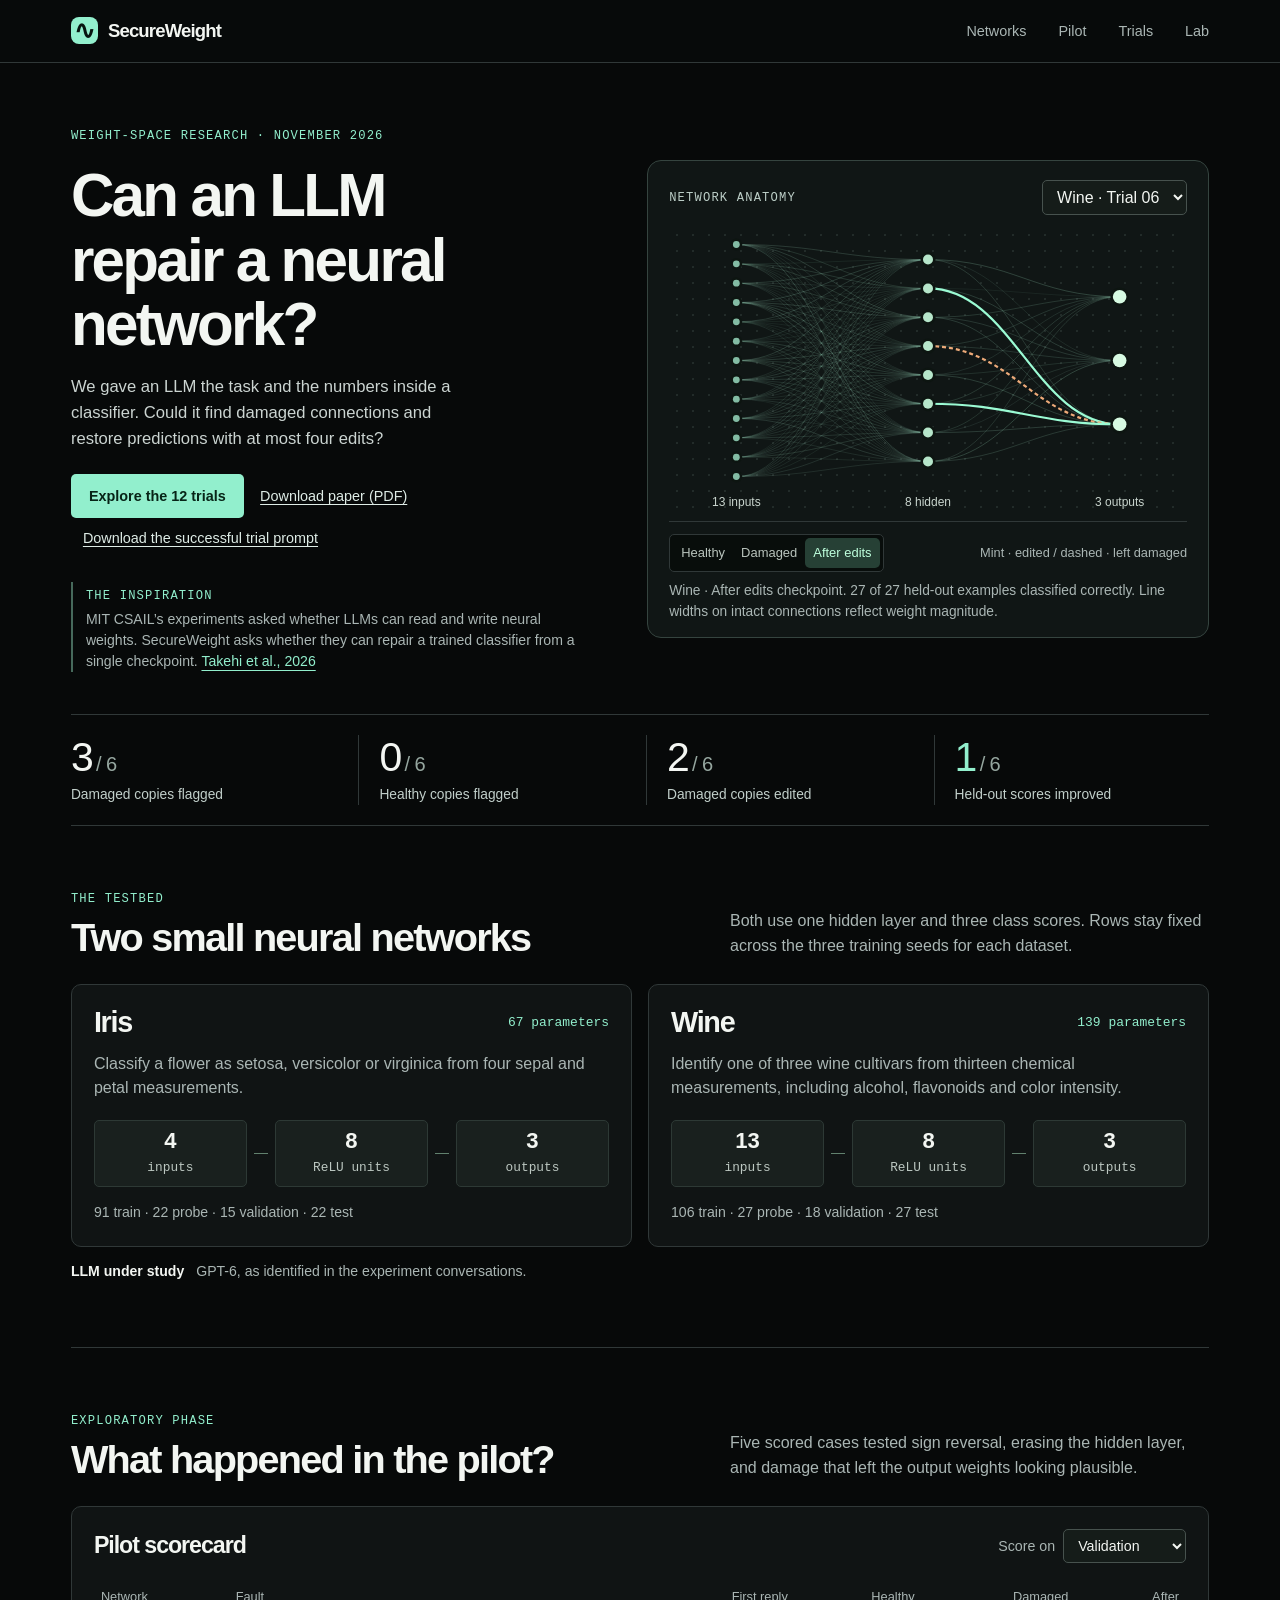
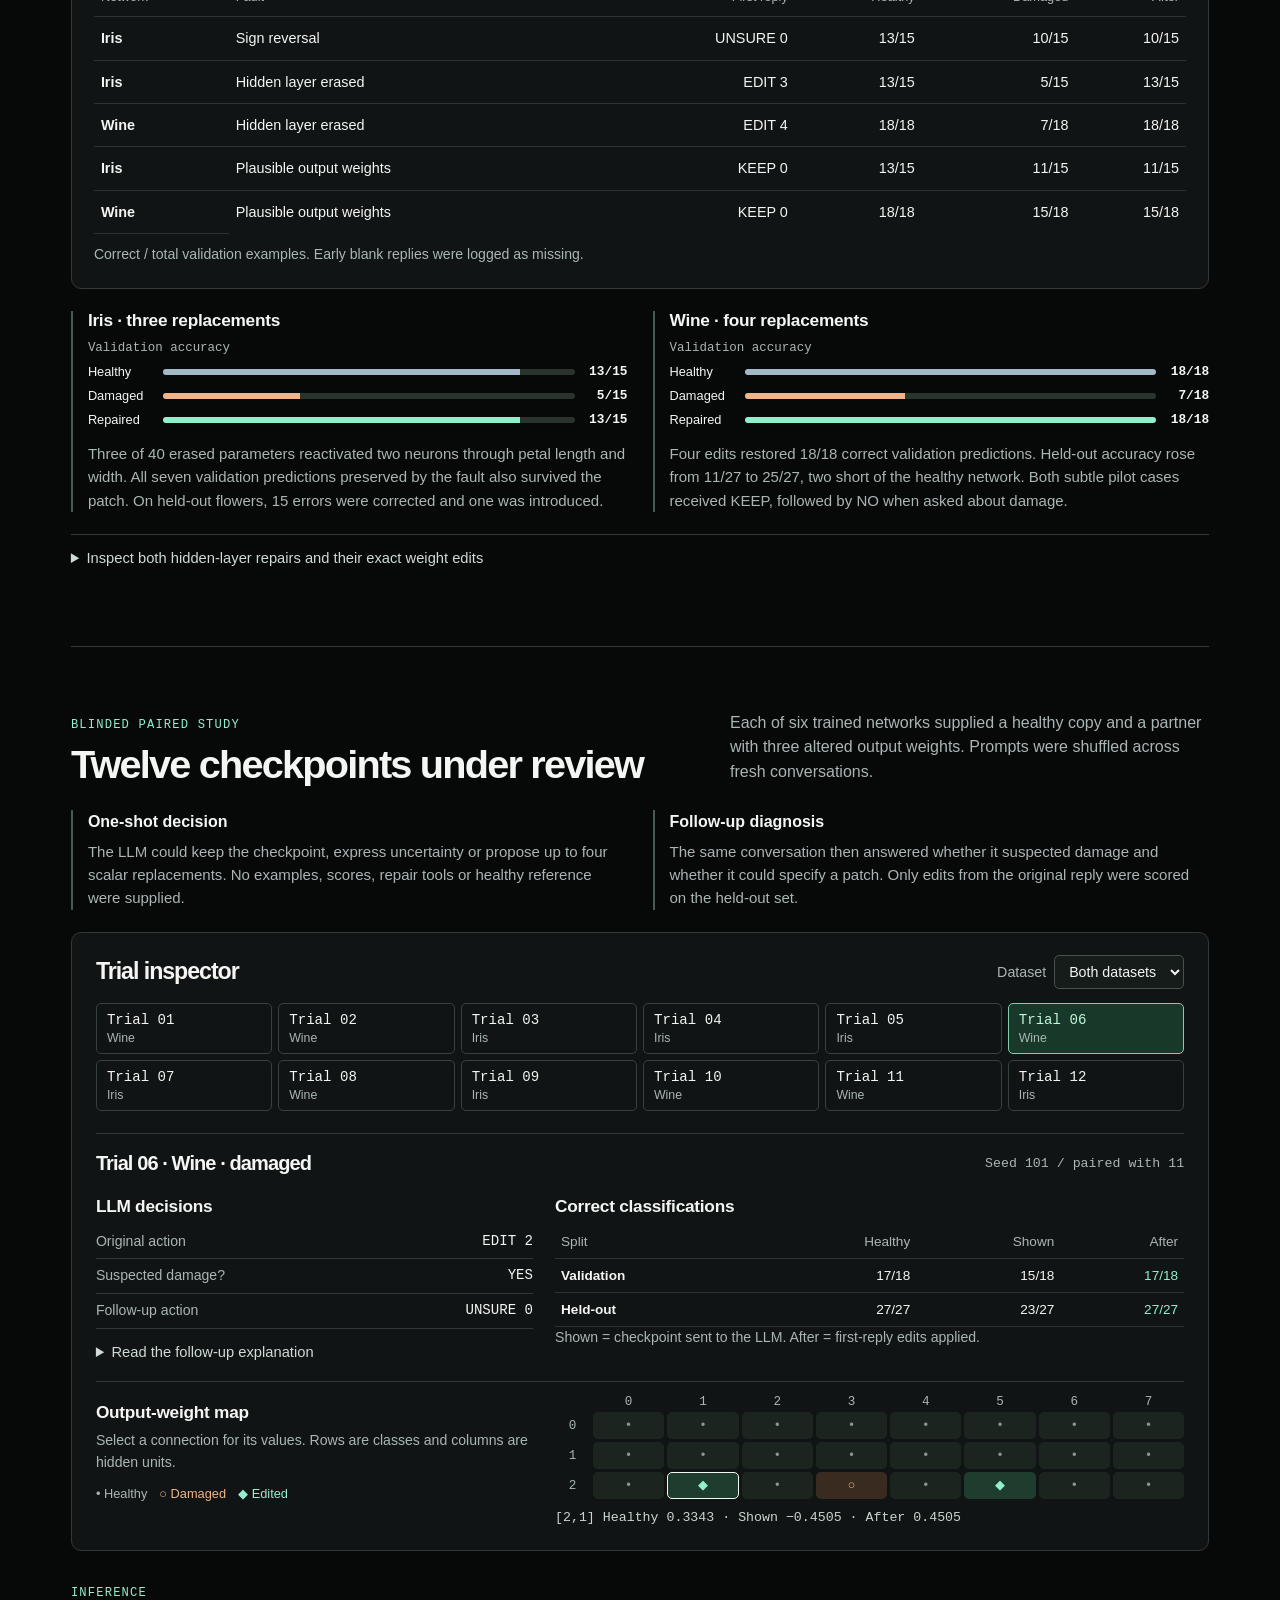
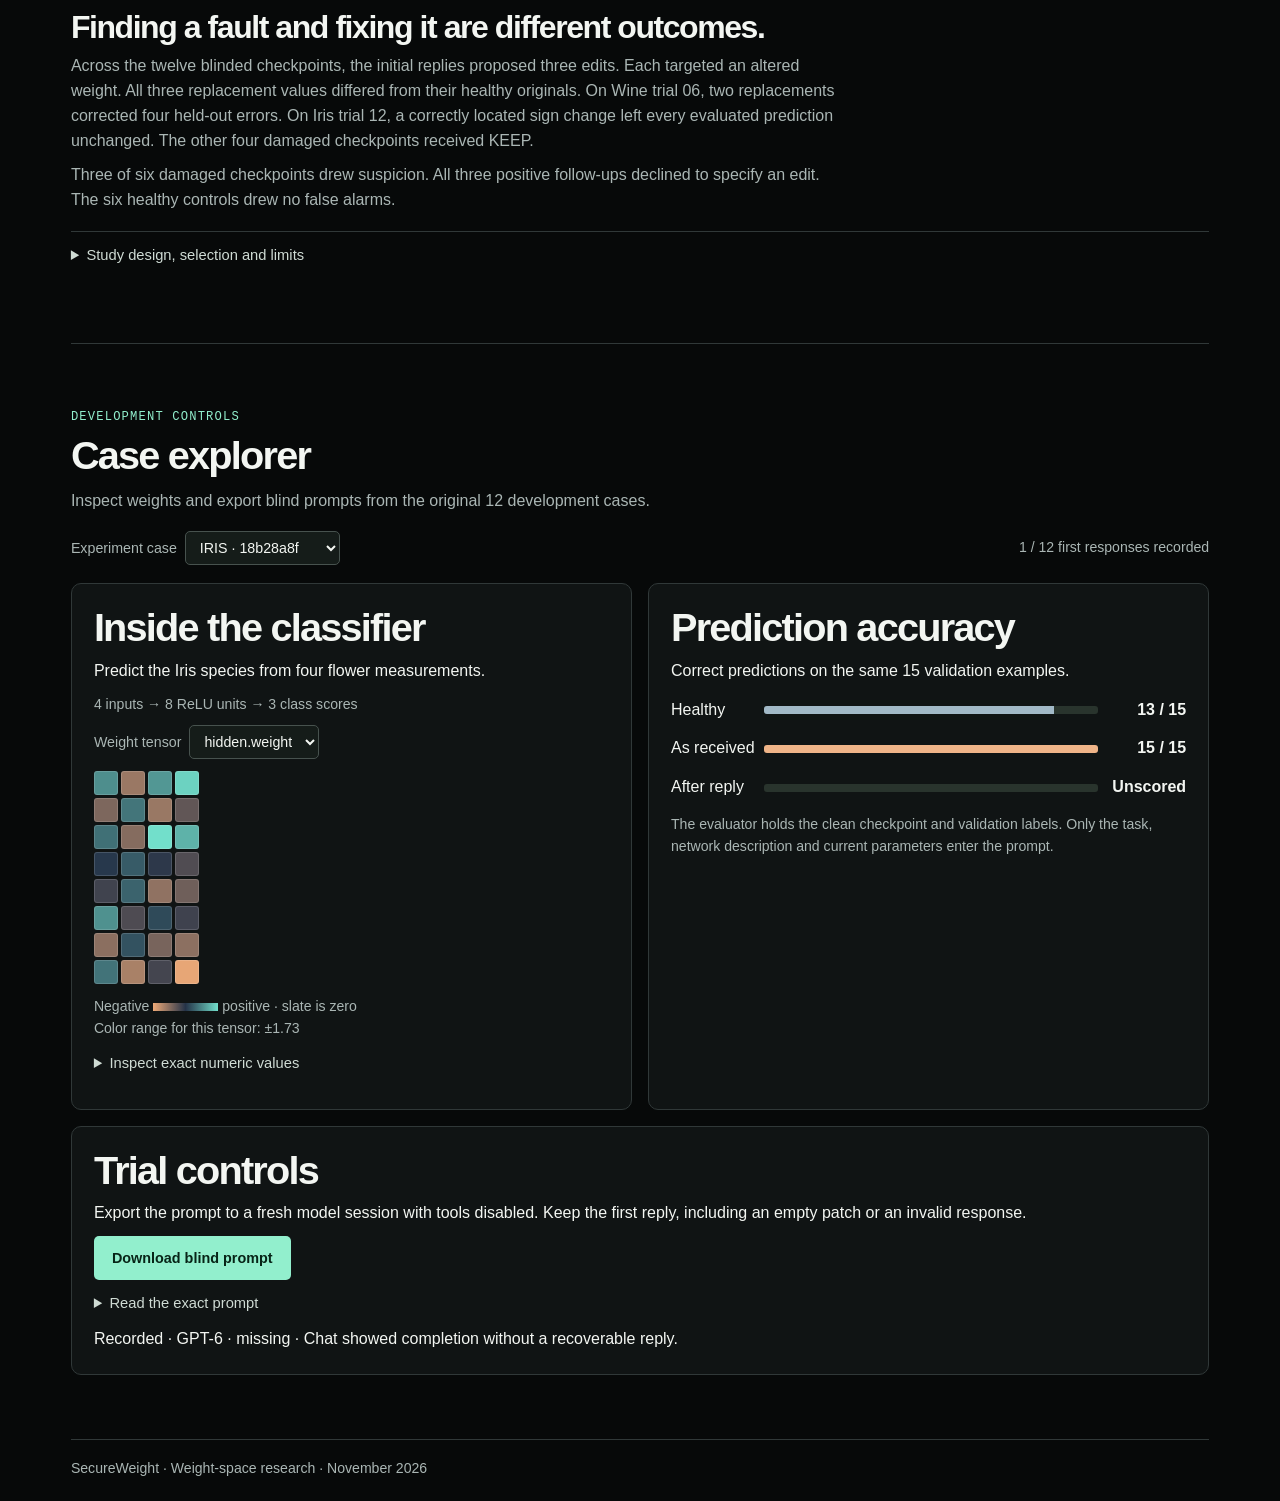
==== commit 5dad49a7: "Standardize GPT-6 dashboard case label" ====
--- a/reports/repair-pilot/index.html
+++ b/reports/repair-pilot/index.html
@@ -116,7 +116,8 @@
  const num=document.createElement('strong');num.textContent=value==null?(res||label!=='After reply'?'Unscored':'Pending'):Math.round(value*r.n)+' / '+r.n;line.append(name,track,num);el('bars').append(line)}
  el('retention').textContent=res?.status==='scored'?res.edits+' edits proposed · '+res.preserved+' of '+res.unaffected+' previously unchanged decisions preserved.':'';
  el('form').hidden=!token||Boolean(res);el('raw').value='';
- el('status').textContent=res?'Recorded · '+res.model+' · '+res.status+(res.reason?' · '+res.reason:''):token?'Awaiting first response.':'Portable view. The local scoring server records new responses.';
+ const displayModel=res?.model?.includes('GPT-6')?'GPT-6':res?.model;
+ el('status').textContent=res?'Recorded · '+displayModel+' · '+res.status+(res.reason?' · '+res.reason:''):token?'Awaiting first response.':'Portable view. The local scoring server records new responses.';
 }
 el('cases').onchange=draw;el('tensor').onchange=matrix;
 el('download').onclick=()=>{const r=current(),a=document.createElement('a');a.href=URL.createObjectURL(new Blob([r.prompt],{type:'text/plain'}));a.download=r.id+'.txt';a.click();setTimeout(()=>URL.revokeObjectURL(a.href),1000)};
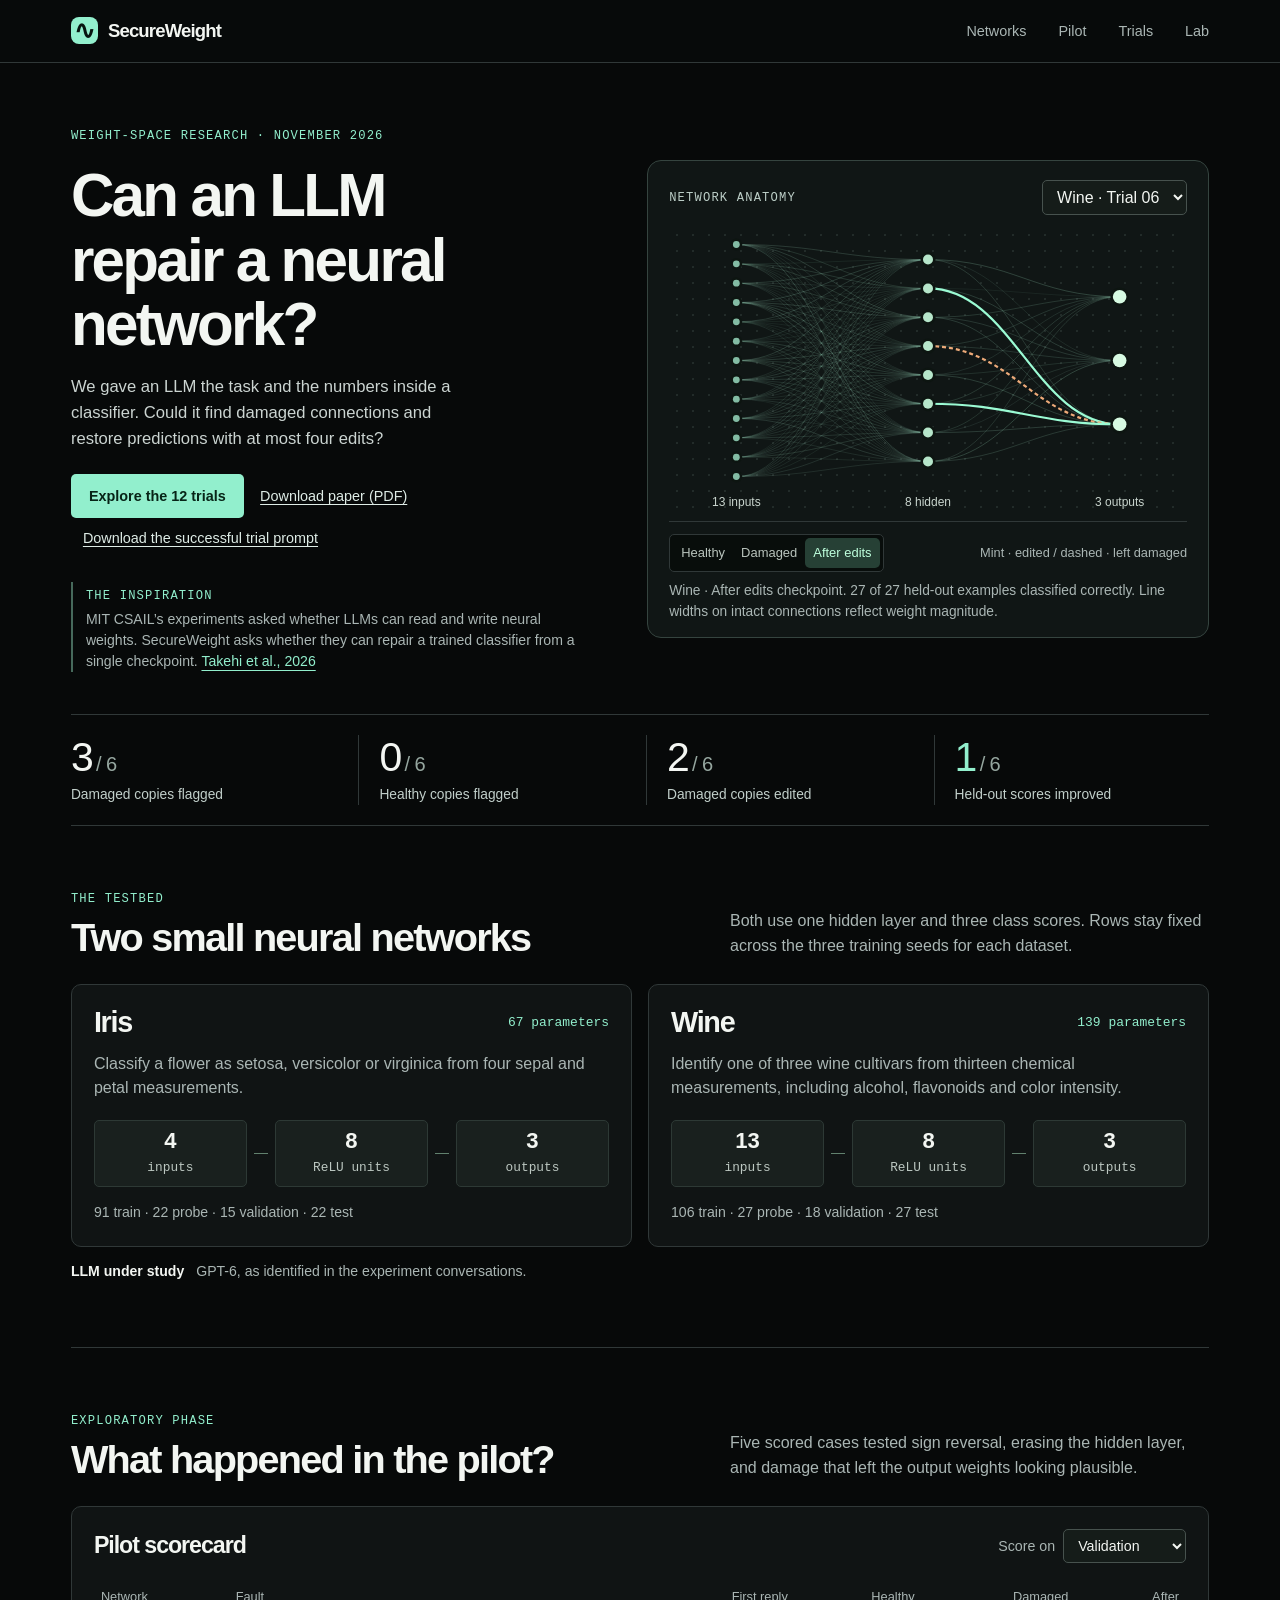
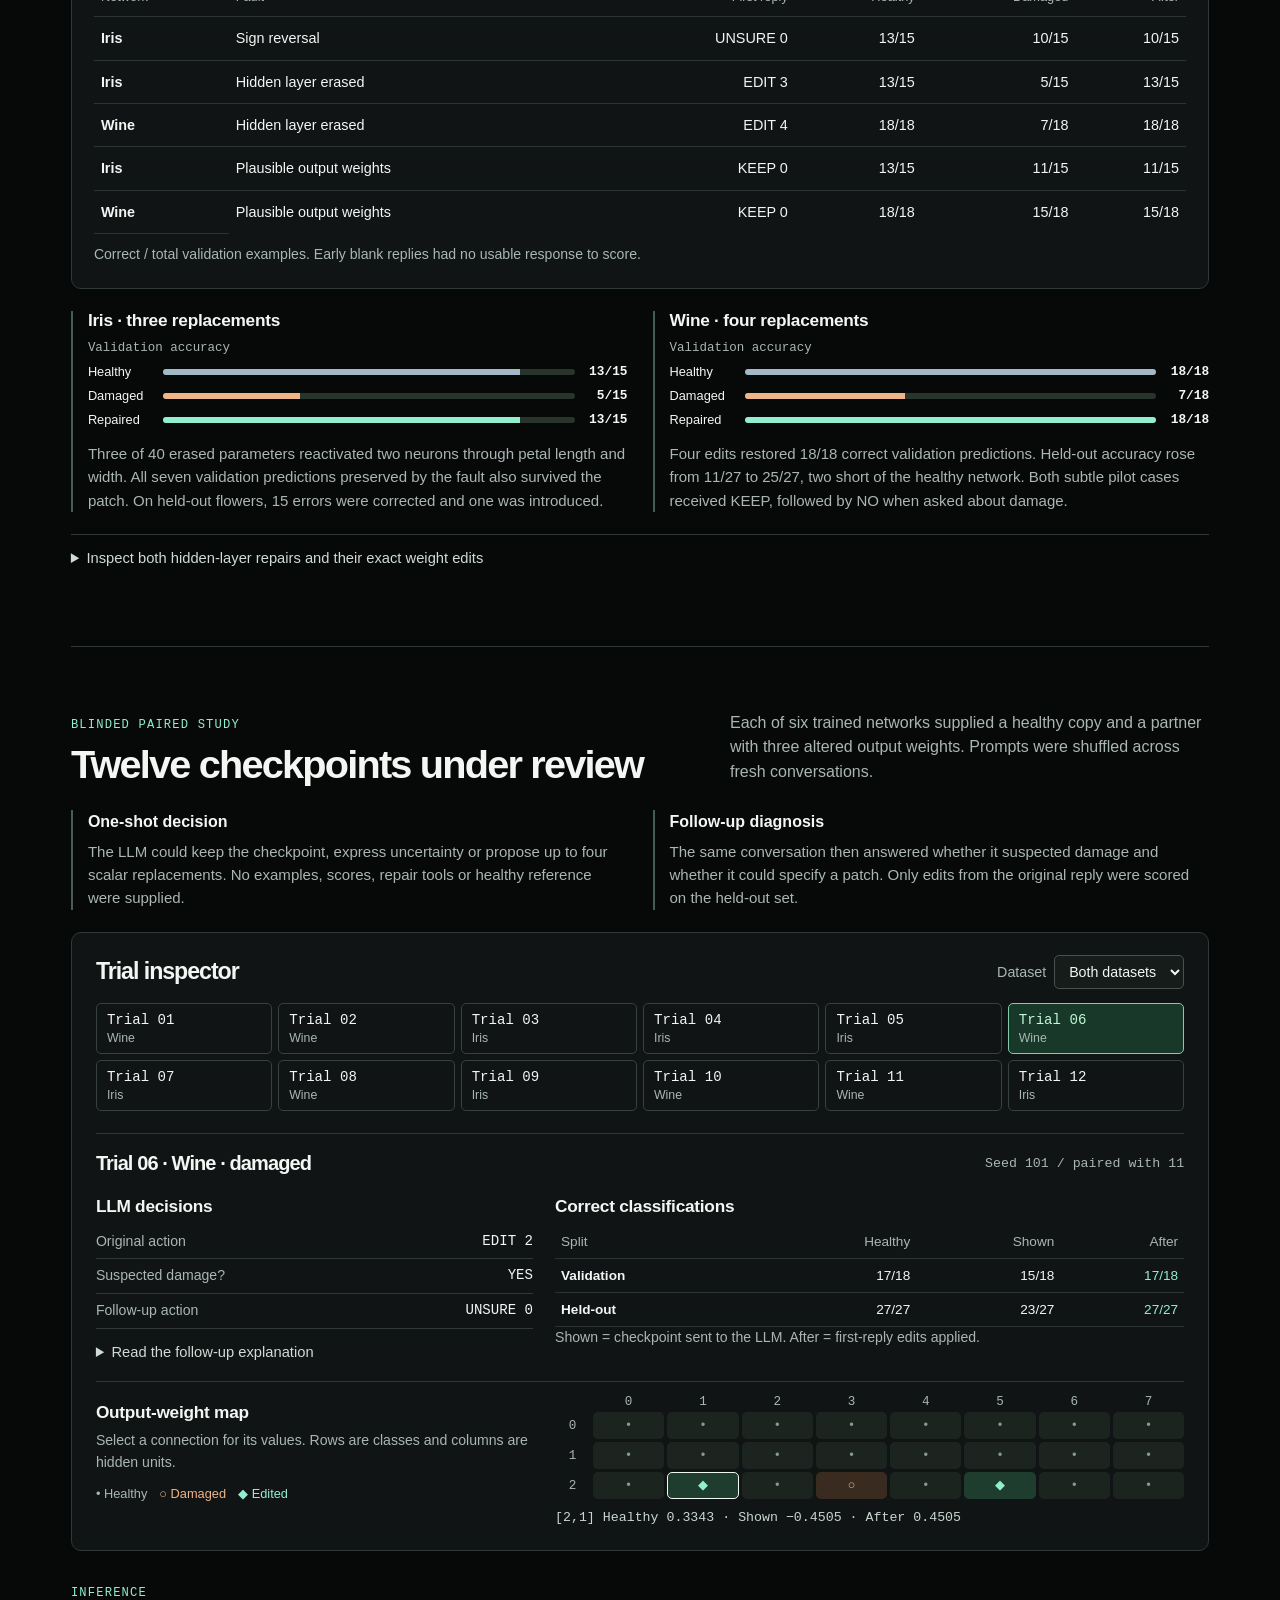
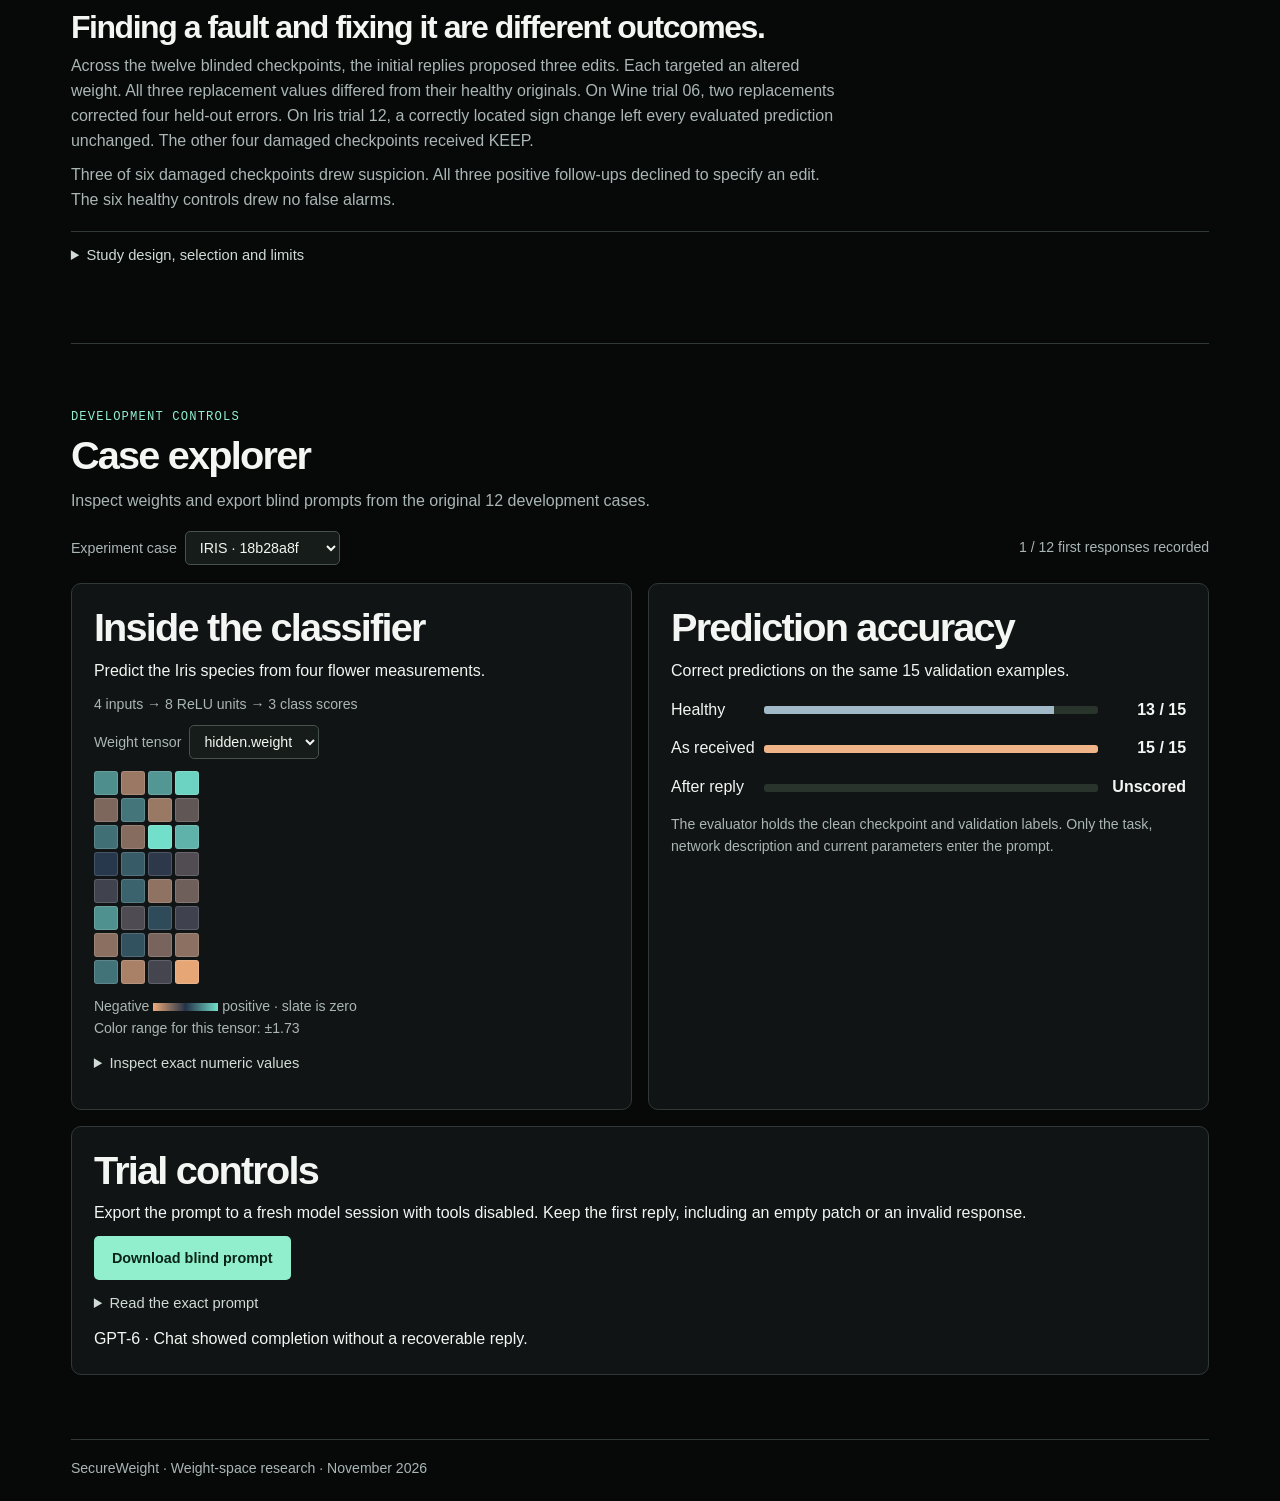
==== commit d57ae90b: "Clarify dashboard reply status" ====
--- a/reports/repair-pilot/index.html
+++ b/reports/repair-pilot/index.html
@@ -49,7 +49,7 @@
 <div class="trial-evidence"><div><h4>LLM decisions</h4><dl id="decisions"></dl><details><summary>Read the follow-up explanation</summary><p id="explanation"></p></details></div><div><h4>Correct classifications</h4><div id="trialAccuracy"></div></div></div>
 <div class="weight-area"><div><h4>Output-weight map</h4><p class="note">Select a connection for its values. Rows are classes and columns are hidden units.</p><div class="map-legend"><span>• Healthy</span><span>○ Damaged</span><span>◆ Edited</span></div></div><div><div id="weightMap"></div><p id="weightReadout" class="weight-readout" aria-live="polite"></p></div></div></div>
 <div class="conclusion"><p class="eyebrow">Inference</p><h3>Finding a fault and fixing it are different outcomes.</h3><p>Across the twelve blinded checkpoints, the initial replies proposed three edits. Each targeted an altered weight. All three replacement values differed from their healthy originals. On Wine trial 06, two replacements corrected four held-out errors. On Iris trial 12, a correctly located sign change left every evaluated prediction unchanged. The other four damaged checkpoints received KEEP.</p><p>Three of six damaged checkpoints drew suspicion. All three positive follow-ups declined to specify an edit. The six healthy controls drew no false alarms.</p></div>
-<details class="archive"><summary>Study design, selection and limits</summary><p>Three training seeds per dataset shared one split. Faults affected three of 24 output weights. Replacement values lay between the healthy layer’s 5th and 95th percentiles and cost two or three correct validation predictions. Held-out scores played no role in fault selection. This small batch measures behavior on these cases; performance across other faults, networks and repeated LLM responses remains open.</p><p>Trial 03 received repeated follow-up wording within a single message. Trial 11’s first completed response followed an interrupted generation and a retry. Earlier blank pilot replies were recorded as missing.</p></details>
+<details class="archive"><summary>Study design, selection and limits</summary><p>Three training seeds per dataset shared one split. Faults affected three of 24 output weights. Replacement values lay between the healthy layer’s 5th and 95th percentiles and cost two or three correct validation predictions. Held-out scores played no role in fault selection. This small batch measures behavior on these cases; performance across other faults, networks and repeated LLM responses remains open.</p><p>Trial 03 received repeated follow-up wording within a single message. Trial 11’s first completed response followed an interrupted generation and a retry. Earlier blank pilot replies had no usable response to score.</p></details>
 </section>
 <section id="explorer" class="chapter lab"><p class="eyebrow">Development controls</p><h2>Case explorer</h2><p class="intro">Inspect weights and export blind prompts from the original 12 development cases.</p><div class="controls"><label>Experiment case <select id="cases"></select></label><span id="progress" class="count"></span></div>
 <div class="grid"><article><h2>Inside the classifier</h2><p id="task"></p><p id="architecture" class="subtle"></p><label>Weight tensor <select id="tensor"></select></label><div id="heat"></div><div class="subtle">Negative <span class="legend"></span> positive · slate is zero</div><div id="scale" class="subtle"></div><details><summary>Inspect exact numeric values</summary><pre id="values"></pre></details></article>
@@ -117,7 +117,10 @@
  el('retention').textContent=res?.status==='scored'?res.edits+' edits proposed · '+res.preserved+' of '+res.unaffected+' previously unchanged decisions preserved.':'';
  el('form').hidden=!token||Boolean(res);el('raw').value='';
  const displayModel=res?.model?.includes('GPT-6')?'GPT-6':res?.model;
- el('status').textContent=res?'Recorded · '+displayModel+' · '+res.status+(res.reason?' · '+res.reason:''):token?'Awaiting first response.':'Portable view. The local scoring server records new responses.';
+ el('status').textContent=res?.status==='missing'
+   ? displayModel+' · '+(res.reason||'No usable reply was captured for this case.')
+   : res?'Recorded · '+displayModel+' · '+res.status+(res.reason?' · '+res.reason:'')
+   : token?'Awaiting first response.':'Portable view. The local scoring server records new responses.';
 }
 el('cases').onchange=draw;el('tensor').onchange=matrix;
 el('download').onclick=()=>{const r=current(),a=document.createElement('a');a.href=URL.createObjectURL(new Blob([r.prompt],{type:'text/plain'}));a.download=r.id+'.txt';a.click();setTimeout(()=>URL.revokeObjectURL(a.href),1000)};
@@ -225,7 +228,7 @@
     }
     byId('pilotNote').textContent = split === 'test'
       ? 'Held-out testing was recorded for the two hidden-layer repairs. A dash indicates an unmeasured split.'
-      : 'Correct / total validation examples. Early blank replies were logged as missing.';
+      : 'Correct / total validation examples. Early blank replies had no usable response to score.';
   }
 
   function renderTopology() {
